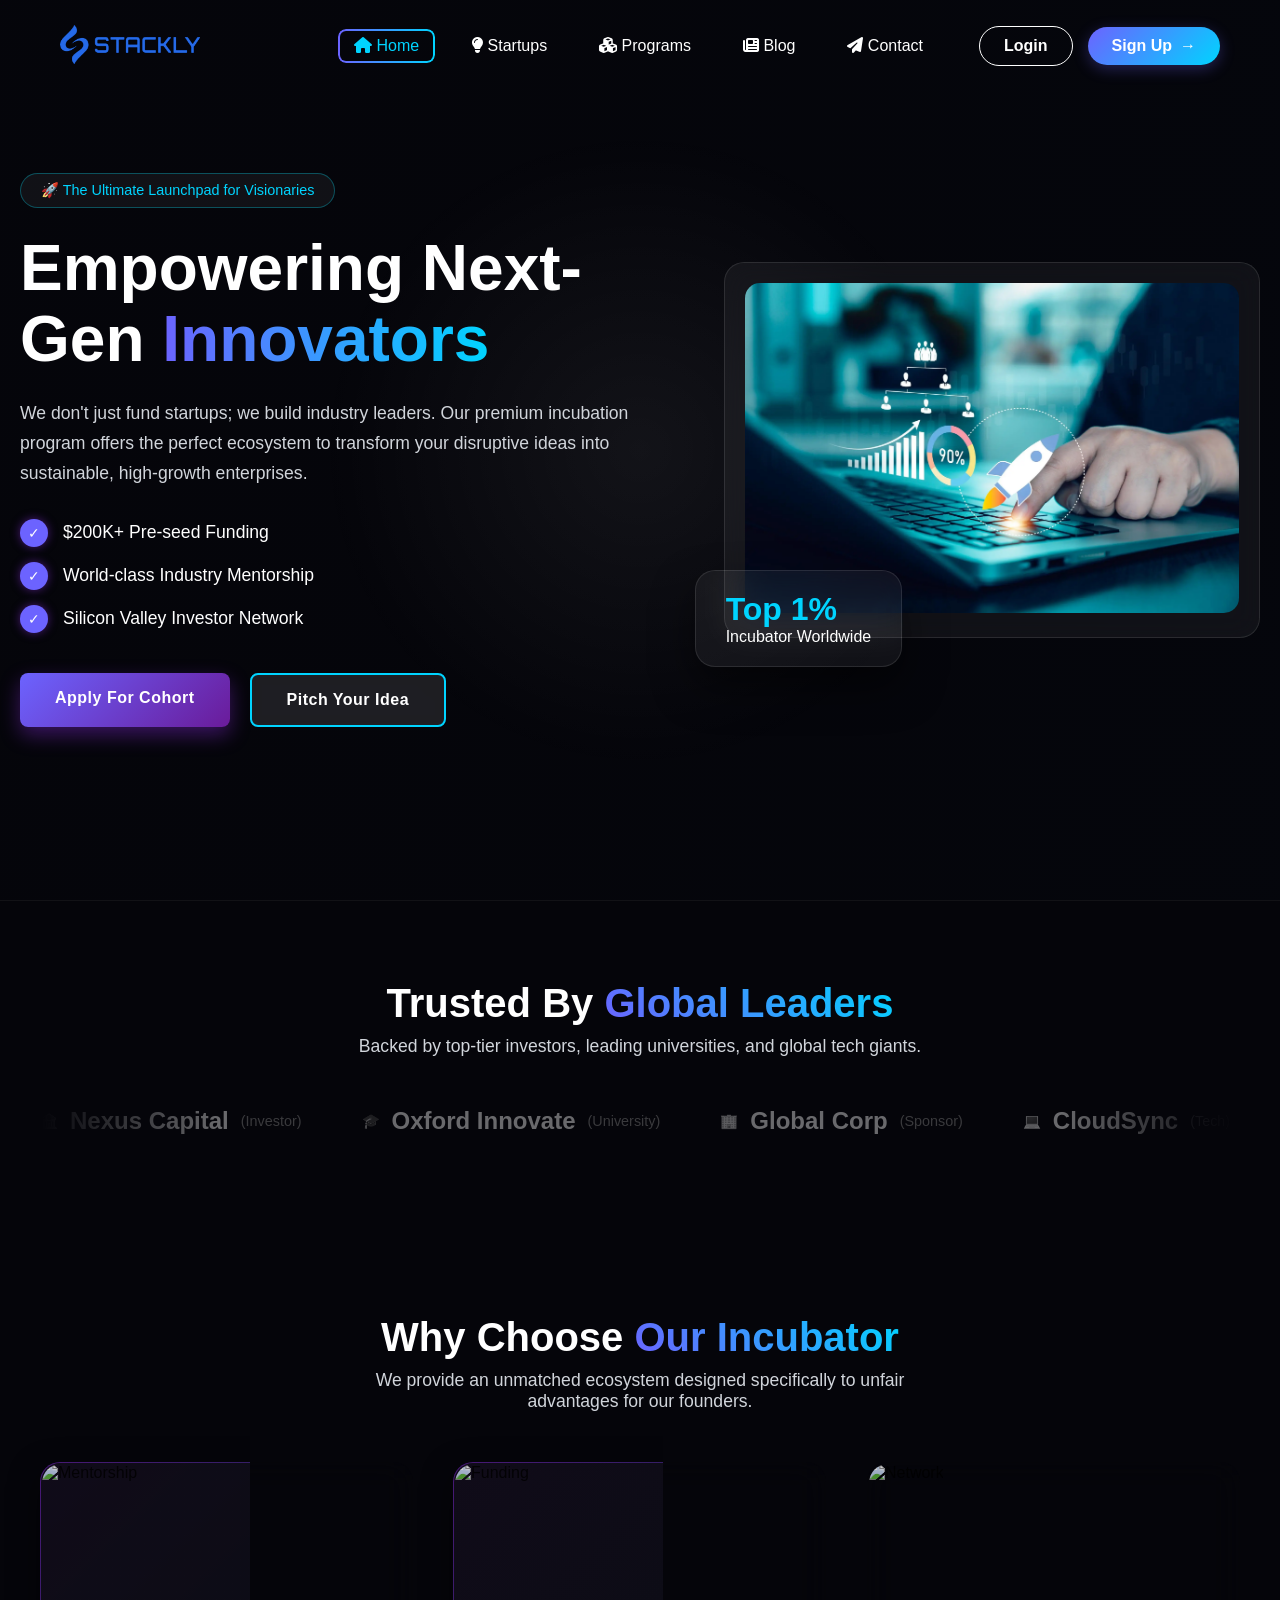
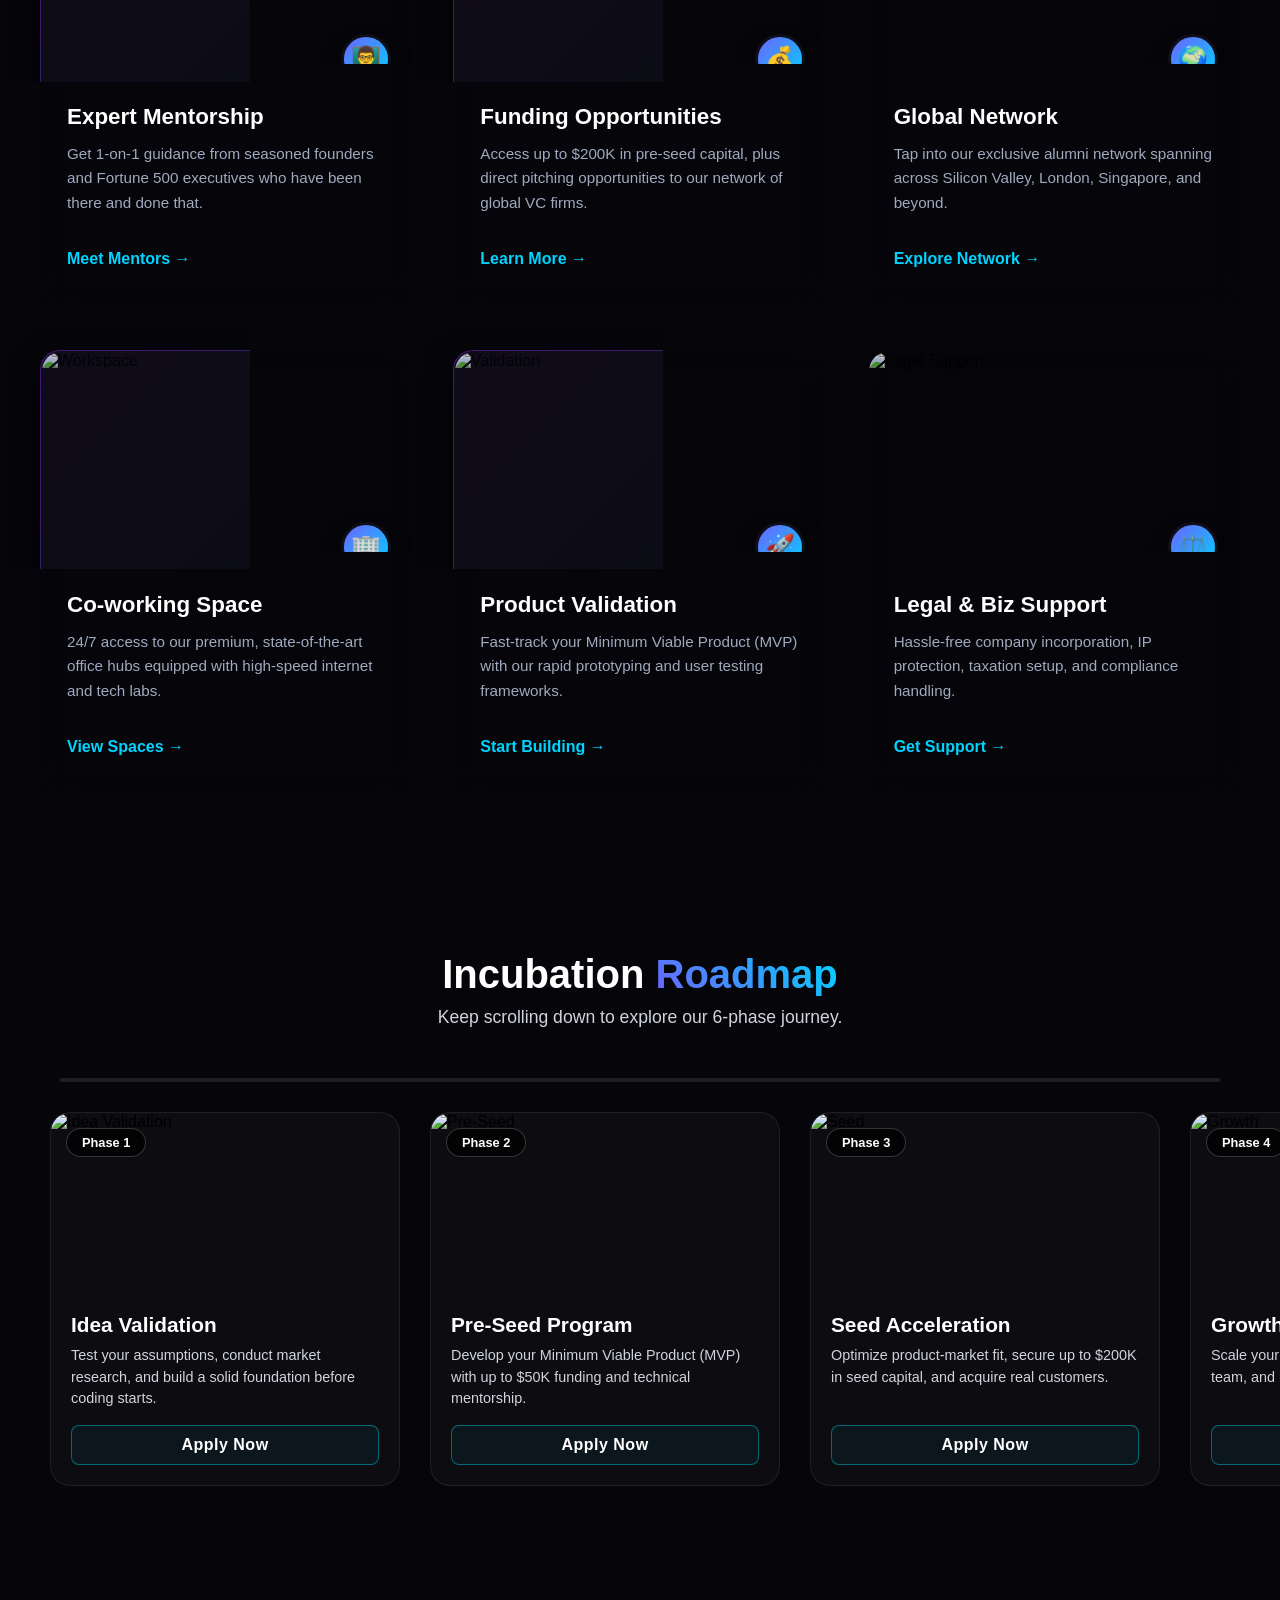
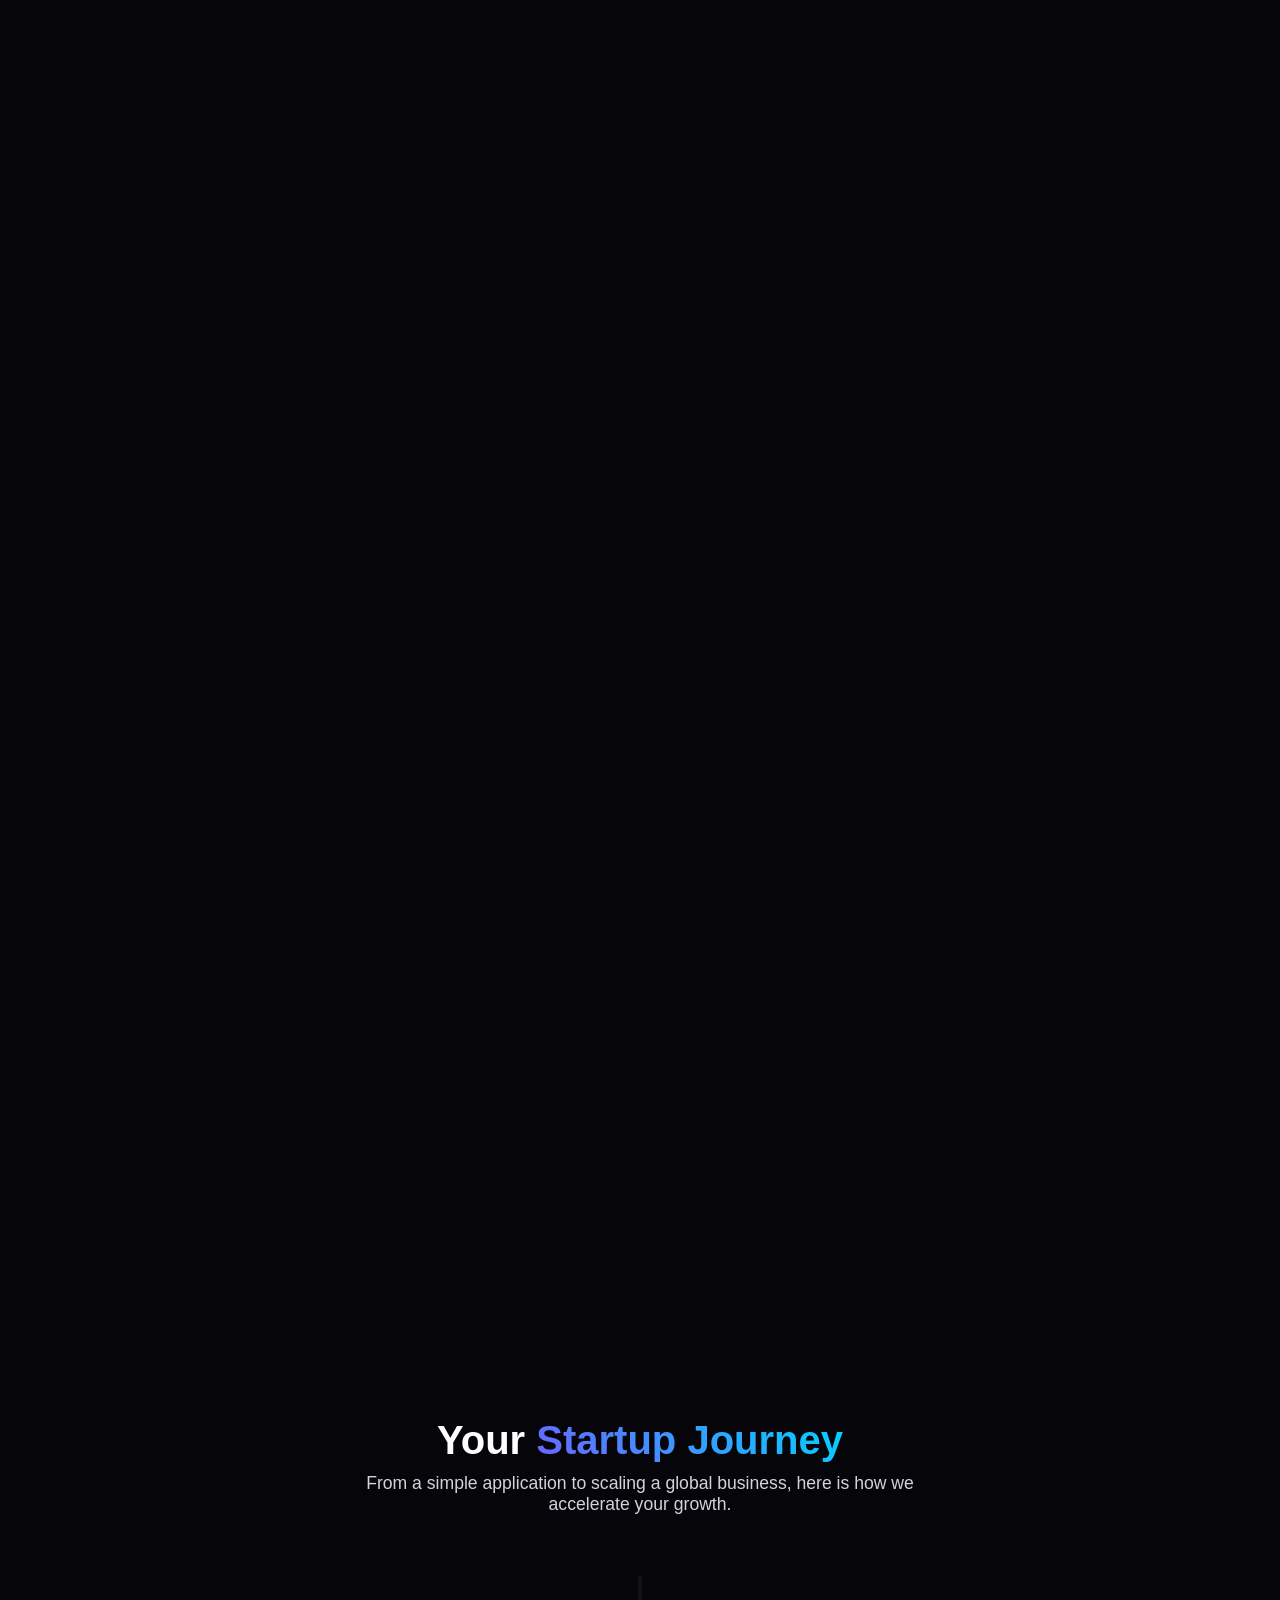
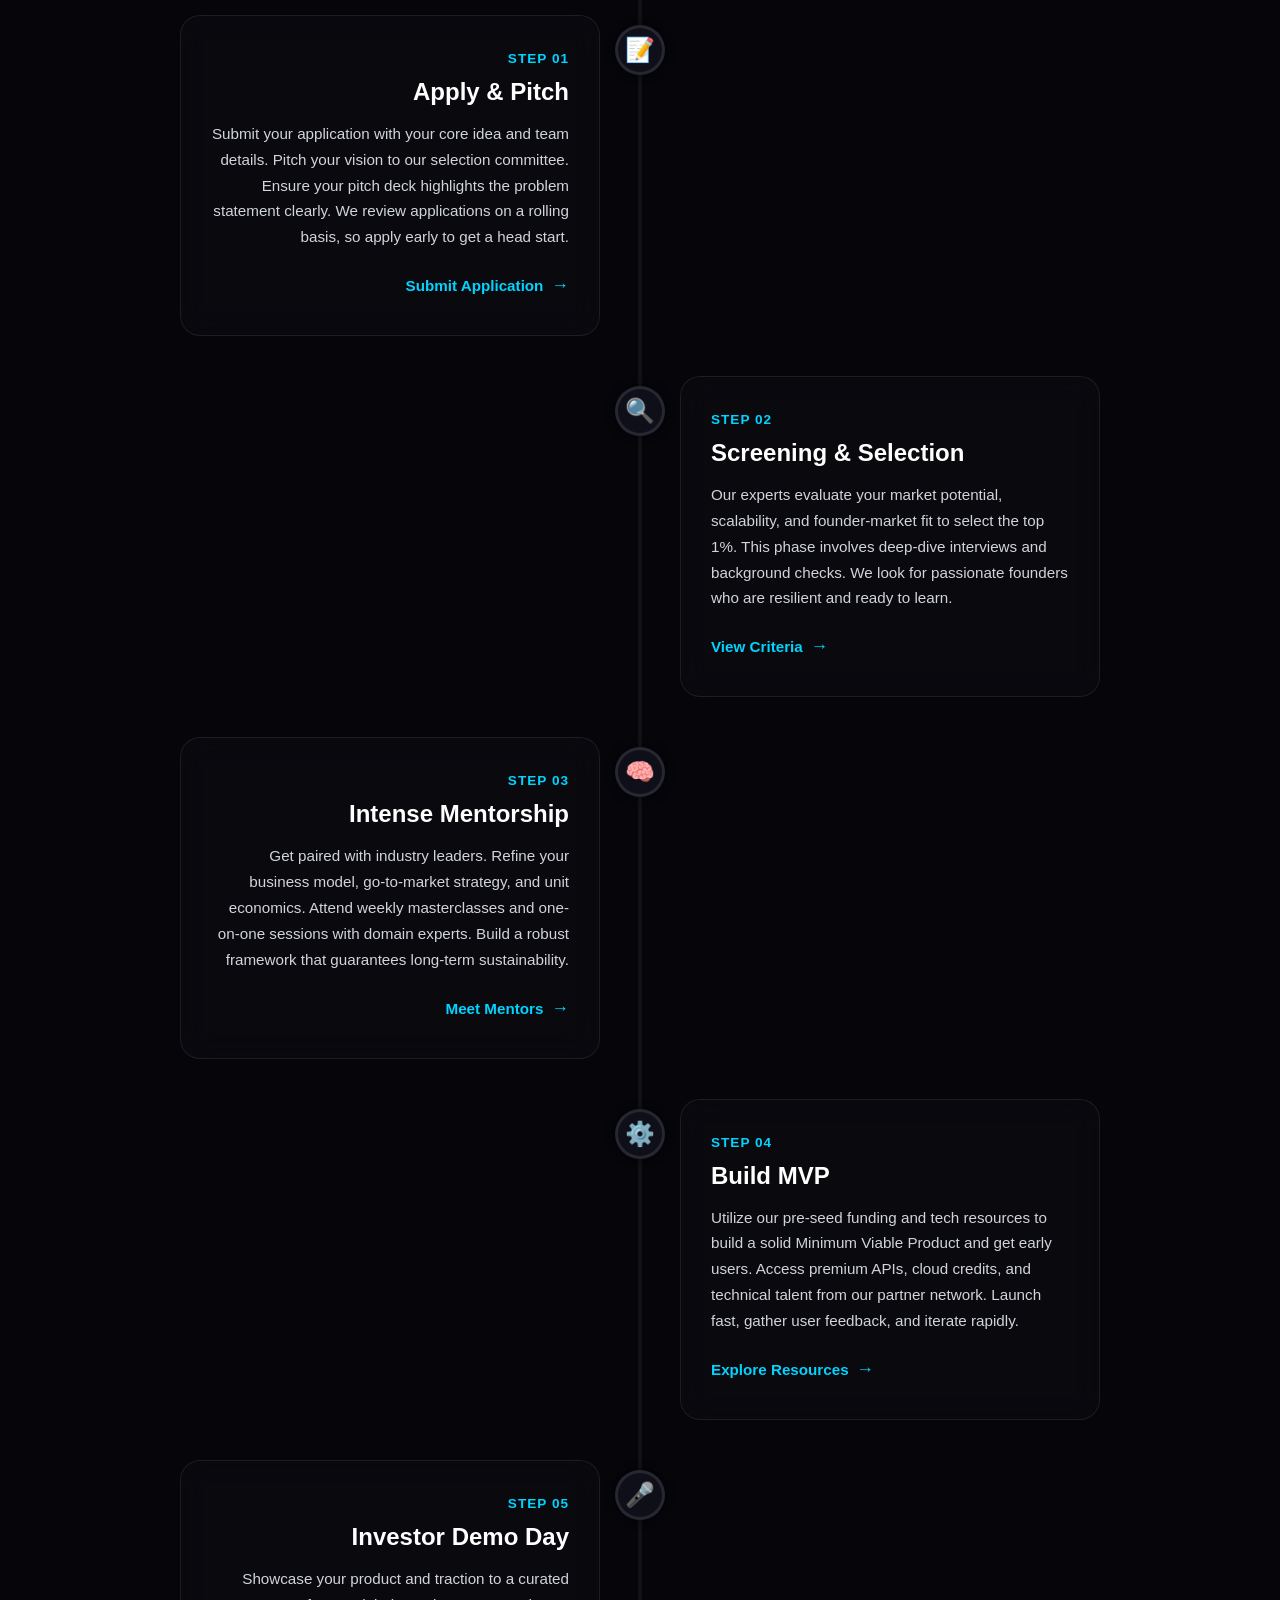
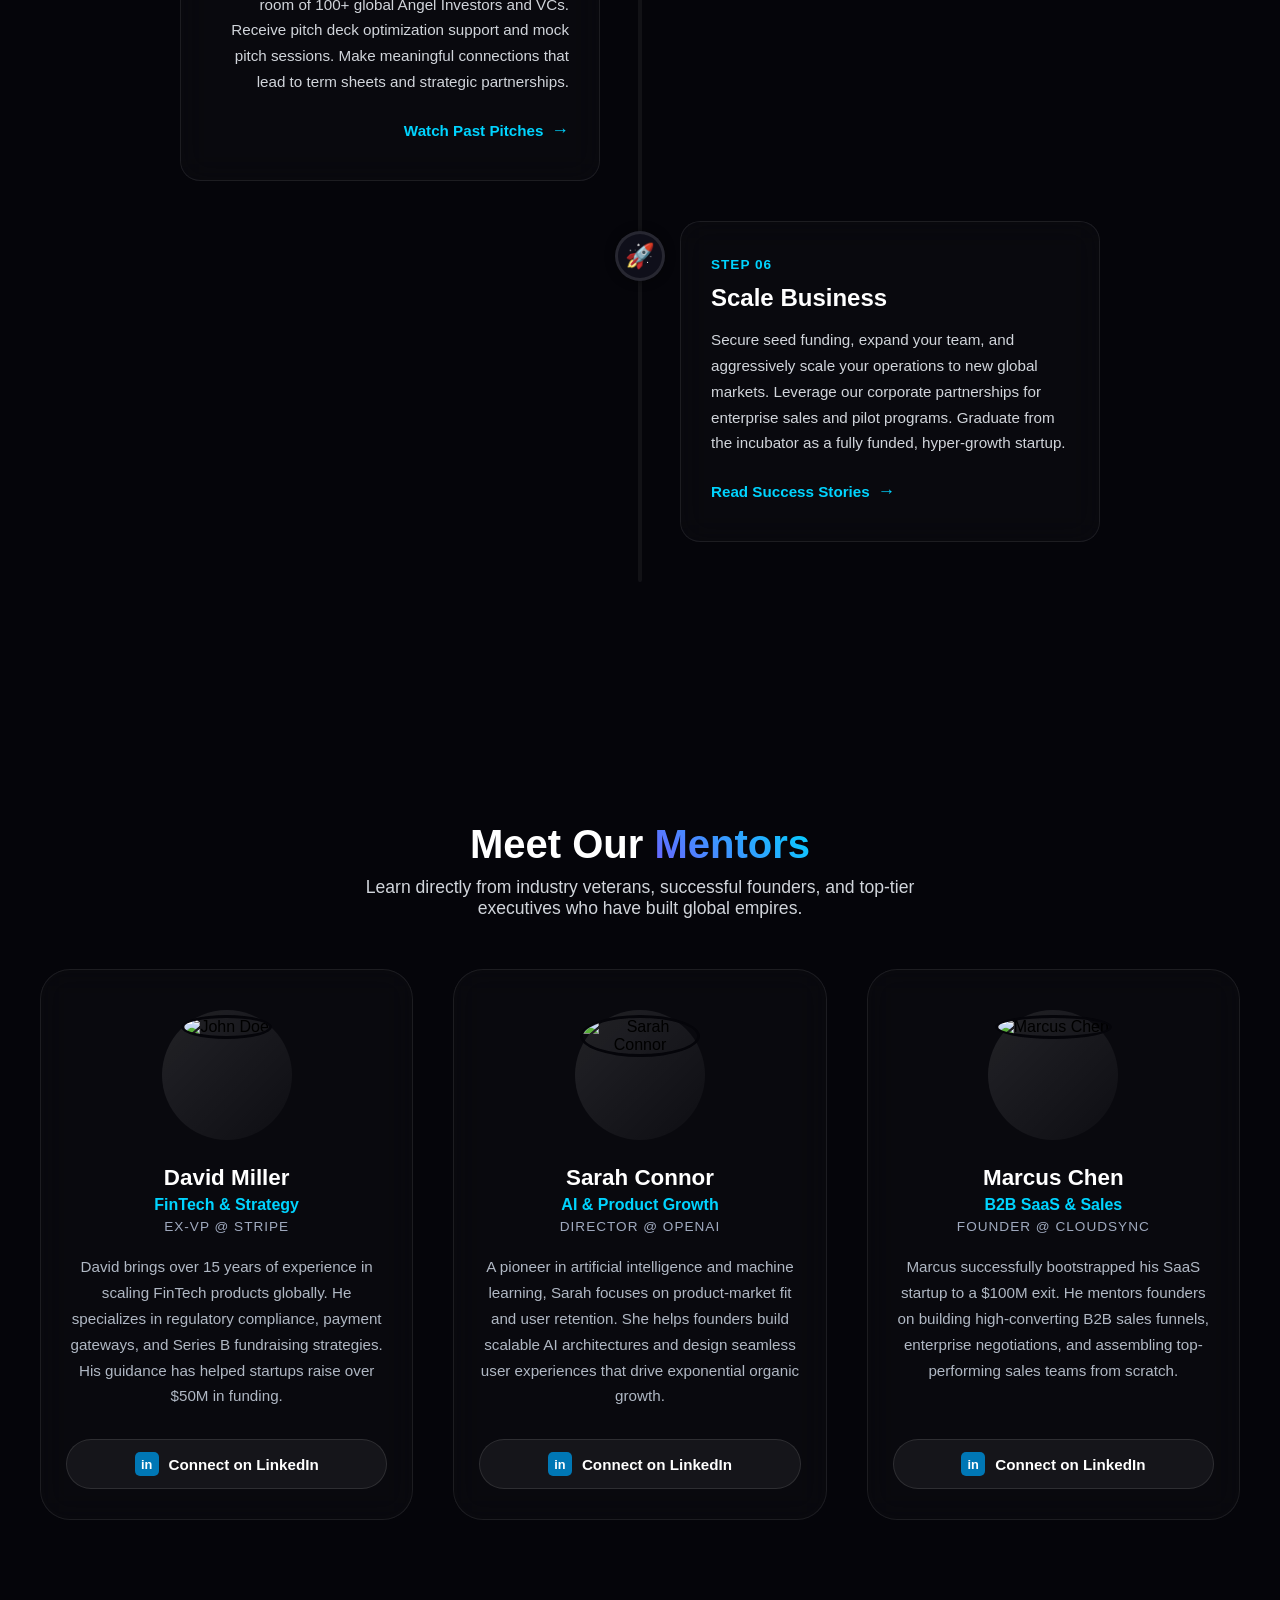
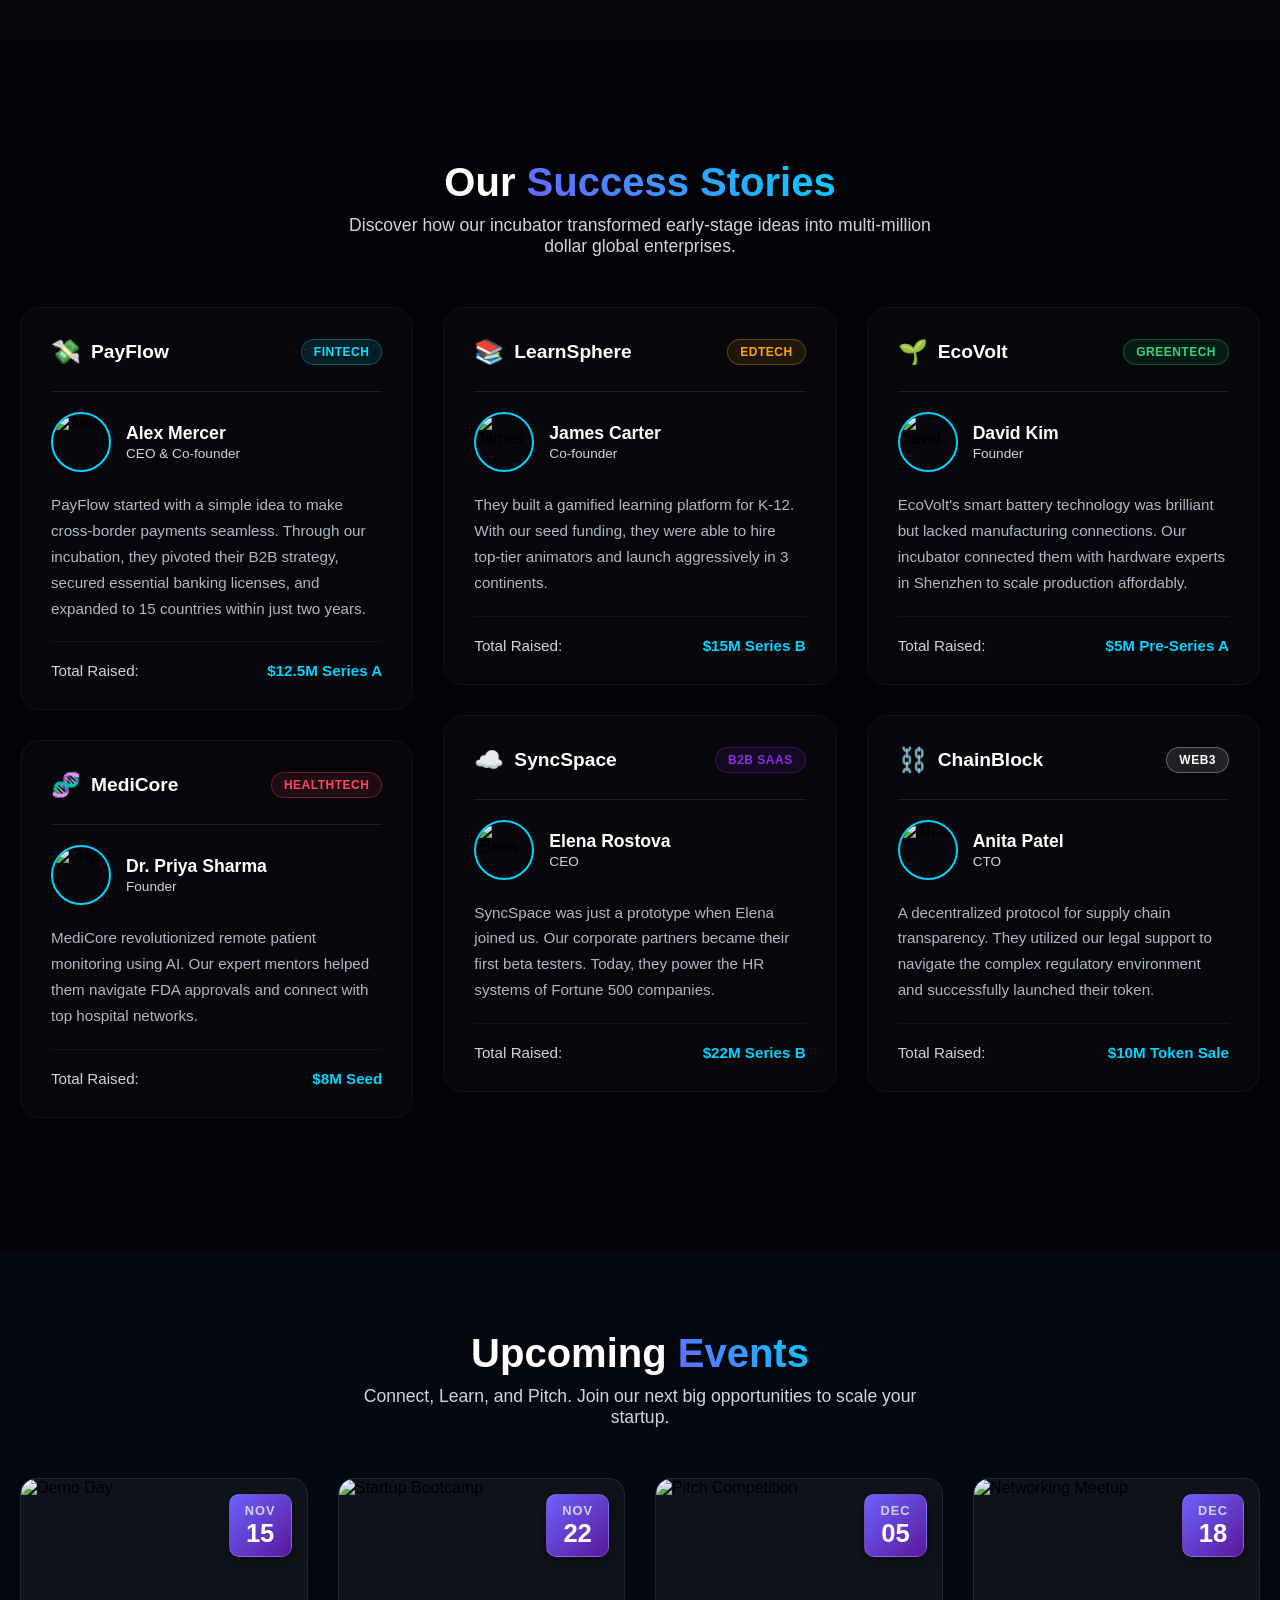
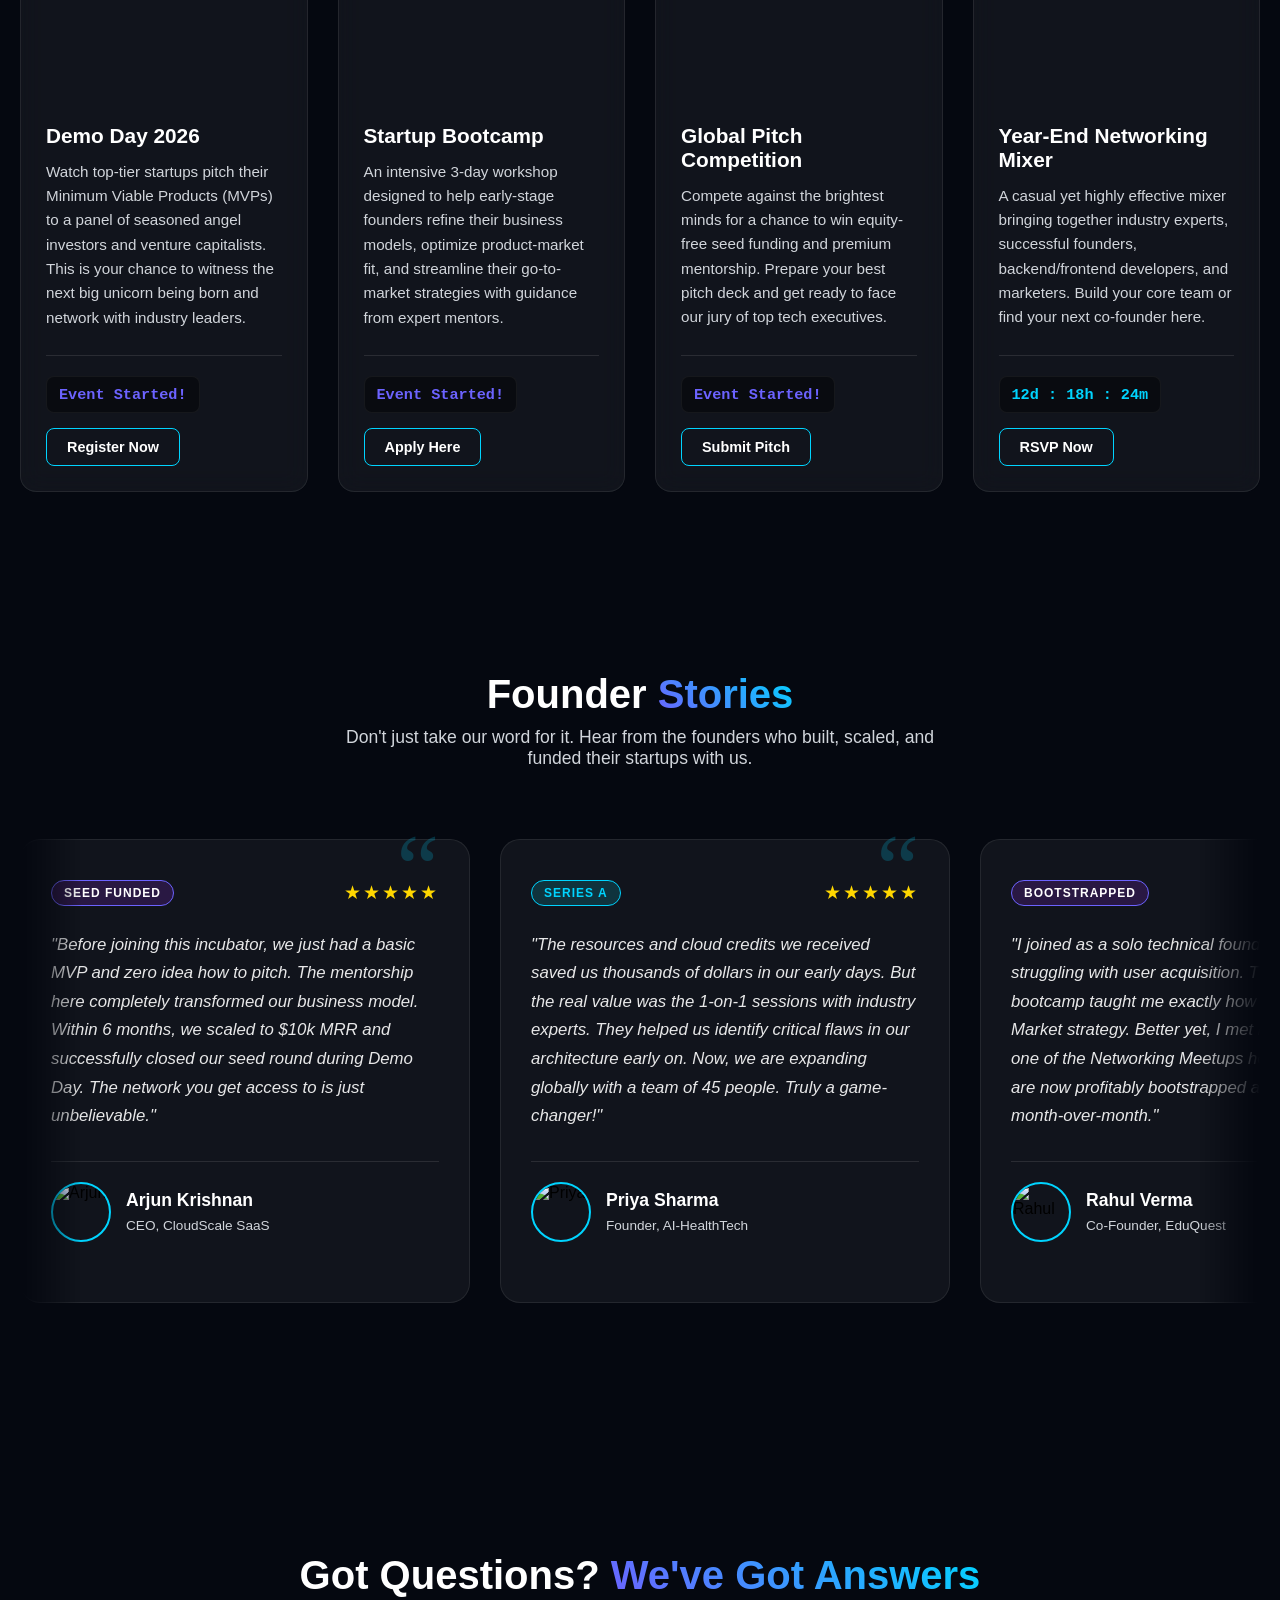
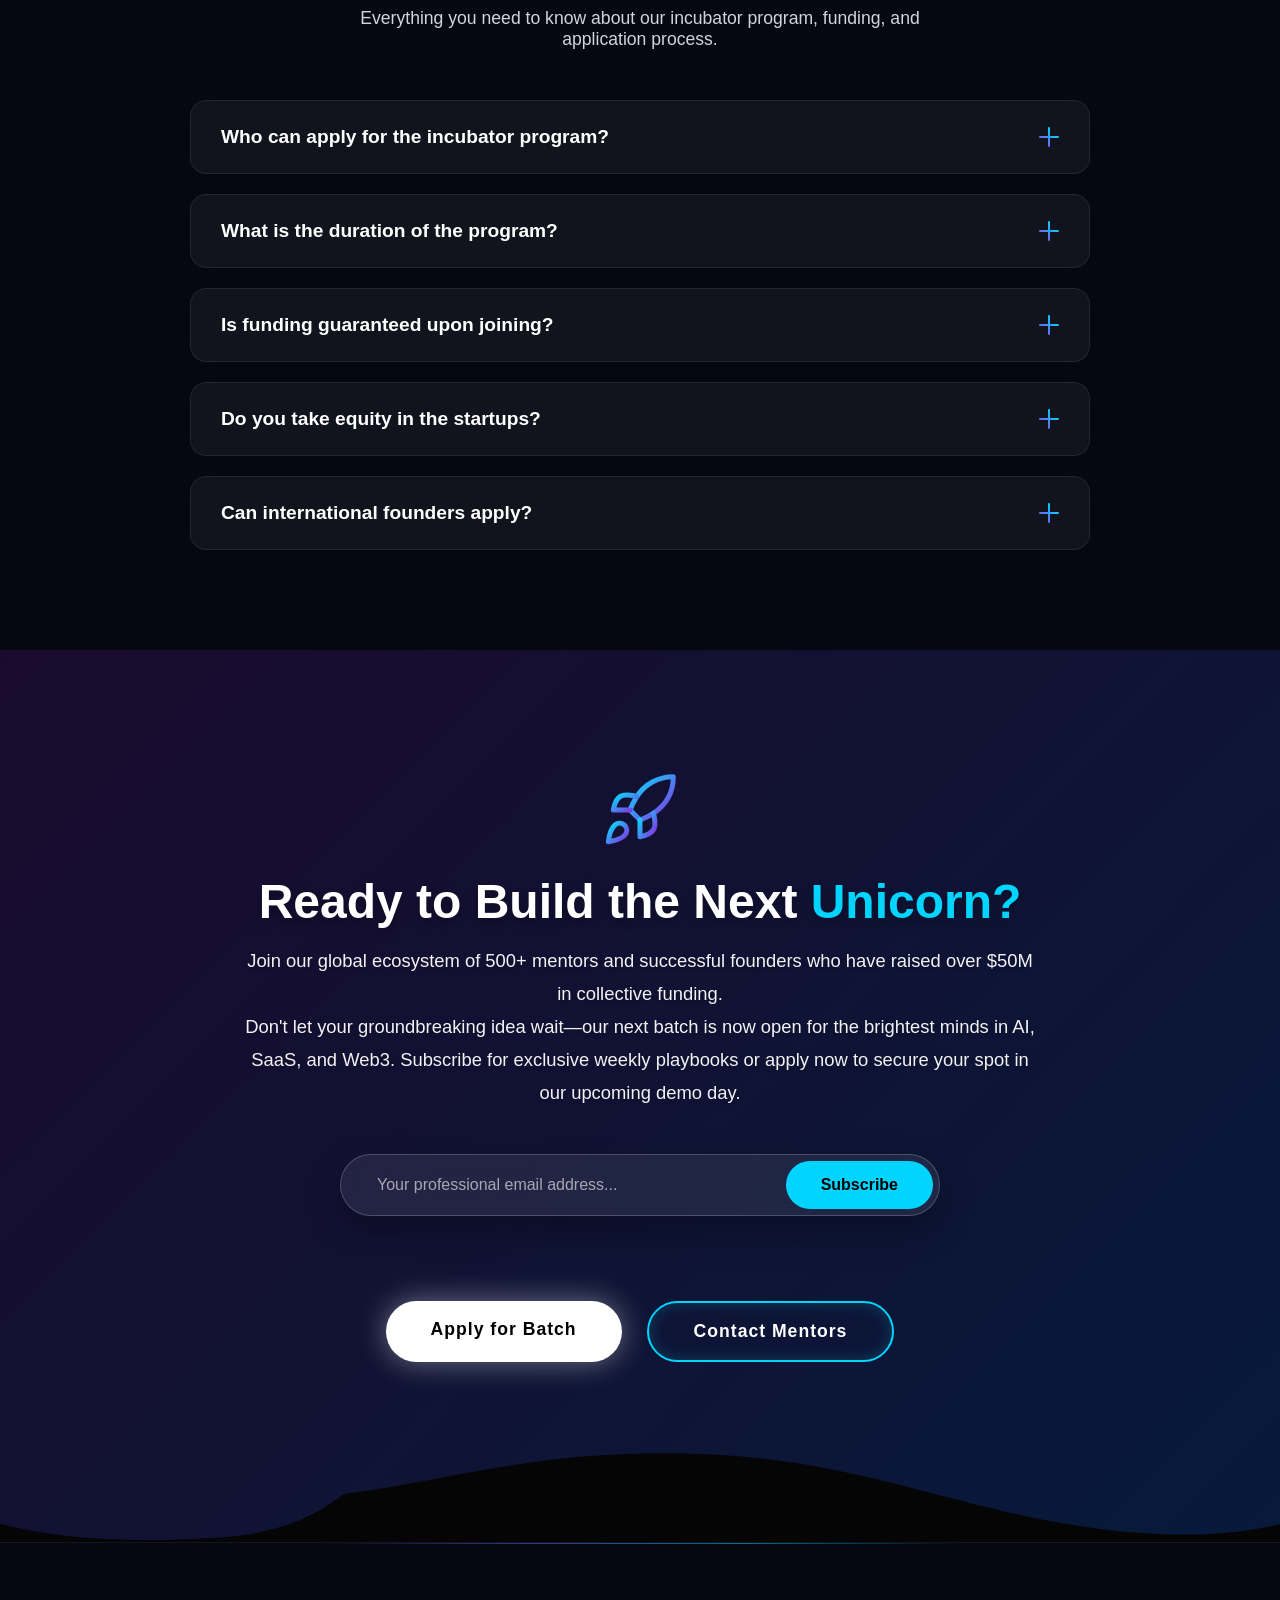
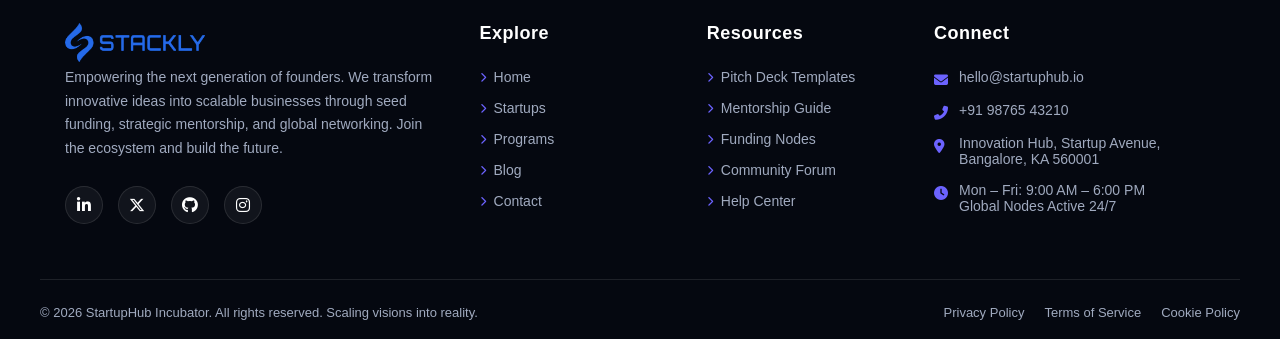
==== index.html @ 1950abd4 "Startup" ====
<!DOCTYPE html>
<html lang="en">

<head>
    <meta charset="UTF-8">
    <meta name="viewport" content="width=device-width, initial-scale=1.0">
    <title>StartupHub Incubator</title>
    <link rel="stylesheet" href="style.css">
    <link rel="stylesheet" href="common.css">
    <link rel="stylesheet" href="https://cdnjs.cloudflare.com/ajax/libs/font-awesome/6.4.2/css/all.min.css">
</head>

<body>

     
    <header id="navbar">
        <div class="nav-container">

             
            <a href="index.html" class="logo"><img src="./asset/Logo blue.webp" alt="logo"></a>

             
            <div class="nav-wrapper" id="nav-wrapper">
                <nav class="nav-links">
                    <a href="index.html" class="active">
                        <i class="fa-solid fa-house"></i> Home
                    </a>
                    <a href="startup.html">
                        <i class="fa-solid fa-lightbulb"></i> Startups
                    </a>
                    <a href="#programs">
                        <i class="fa-solid fa-cubes"></i> Programs
                    </a>
                    <a href="#blog">
                        <i class="fa-solid fa-newspaper"></i> Blog
                    </a>
                    <a href="#contact">
                        <i class="fa-solid fa-paper-plane"></i> Contact
                    </a>
                </nav>

                <div class="auth-buttons">
                    <a href="login.html" class="btn-login">Login</a>
                    <a href="signup.html" class="btn-signup">Sign Up <span class="arrow">→</span></a>
                </div>
            </div>

             
            <button class="hamburger" id="hamburger">
                <span></span><span></span><span></span>
            </button>

        </div>
    </header>

    <section class="premium-hero" id="home">
    <div class="cursor-spotlight"></div>

    <div class="hero-container">
        <div class="hero-content scroll-animate">
            <div class="badge glass-effect">🚀 The Ultimate Launchpad for Visionaries</div>
            
            <h1 class="hero-title">Empowering Next-Gen <span>Innovators</span></h1>
            
            <p class="hero-desc">We don't just fund startups; we build industry leaders. Our premium incubation program offers the perfect ecosystem to transform your disruptive ideas into sustainable, high-growth enterprises.</p>
                    
            <ul class="feature-list">
                <li><span class="check-icon">✓</span> $200K+ Pre-seed Funding</li>
                <li><span class="check-icon">✓</span> World-class Industry Mentorship</li>
                <li><span class="check-icon">✓</span> Silicon Valley Investor Network</li>
            </ul>

            <div class="hero-btn-group">
                <a href="#apply" class="btn btn-solid-primary">Apply For Cohort</a>
                <a href="#pitch" class="btn btn-solid-secondary">Pitch Your Idea</a>
            </div>
        </div>

        <div class="hero-visual scroll-animate">
            <div class="glass-card main-card">
                <img src="./asset/a3.webp" alt="Startup Success" class="visual-img">
                
                <div class="glass-card floating-stat">
                    <h4>Top 1%</h4>
                    <p>Incubator Worldwide</p>
                </div>
            </div>
        </div>
    </div>
</section>



 
<section class="partners-section scroll-animate" id="partners">
    <div class="container">
        
         
        <div class="section-header">
            <h2 class="section-title">Trusted By <span>Global Leaders</span></h2>
            <p class="section-subtitle">Backed by top-tier investors, leading universities, and global tech giants.</p>
        </div>
        
         
        <div class="logo-slider-container">
            <div class="logo-track">
                
                 
                <div class="logo-item"><span class="logo-icon">🏦</span> Nexus Capital <span>(Investor)</span></div>
                <div class="logo-item"><span class="logo-icon">🎓</span> Oxford Innovate <span>(University)</span></div>
                <div class="logo-item"><span class="logo-icon">🏢</span> Global Corp <span>(Sponsor)</span></div>
                <div class="logo-item"><span class="logo-icon">💻</span> CloudSync <span>(Tech)</span></div>
                <div class="logo-item"><span class="logo-icon">🏛️</span> GovTech Hub <span>(Gov)</span></div>
                <div class="logo-item"><span class="logo-icon">📈</span> Apex Ventures <span>(Investor)</span></div>
                
                 
                <div class="logo-item"><span class="logo-icon">🏦</span> Nexus Capital <span>(Investor)</span></div>
                <div class="logo-item"><span class="logo-icon">🎓</span> Oxford Innovate <span>(University)</span></div>
                <div class="logo-item"><span class="logo-icon">🏢</span> Global Corp <span>(Sponsor)</span></div>
                <div class="logo-item"><span class="logo-icon">💻</span> CloudSync <span>(Tech)</span></div>
                <div class="logo-item"><span class="logo-icon">🏛️</span> GovTech Hub <span>(Gov)</span></div>
                <div class="logo-item"><span class="logo-icon">📈</span> Apex Ventures <span>(Investor)</span></div>
                
            </div>
        </div>
        
    </div>
</section>


<section class="advantages-section scroll-animate" id="advantages">
    <div class="container">
        
        <div class="section-header">
            <h2 class="section-title">Why Choose <span>Our Incubator</span></h2>
            <p class="section-subtitle">We provide an unmatched ecosystem designed specifically to unfair advantages for our founders.</p>
        </div>

        <div class="advantages-grid">
            
            <div class="advantage-card tilt-card">
                <div class="card-img-container">
                    <img src="https://images.unsplash.com/photo-1542744173-8e7e53415bb0?q=80&w=800&auto=format&fit=crop" alt="Mentorship" class="adv-img">
                    <div class="animated-icon">👨‍🏫</div>
                </div>
                <div class="adv-content">
                    <h3>Expert Mentorship</h3>
                    <p>Get 1-on-1 guidance from seasoned founders and Fortune 500 executives who have been there and done that.</p>
                    <a href="#mentor" class="adv-btn">Meet Mentors <span>→</span></a>
                </div>
            </div>

            <div class="advantage-card tilt-card">
                <div class="card-img-container">
                    <img src="https://images.unsplash.com/photo-1553729459-efe14ef20550?q=80&w=800&auto=format&fit=crop" alt="Funding" class="adv-img">
                    <div class="animated-icon">💰</div>
                </div>
                <div class="adv-content">
                    <h3>Funding Opportunities</h3>
                    <p>Access up to $200K in pre-seed capital, plus direct pitching opportunities to our network of global VC firms.</p>
                    <a href="#funding" class="adv-btn">Learn More <span>→</span></a>
                </div>
            </div>

            <div class="advantage-card tilt-card">
                <div class="card-img-container">
                    <img src="https://images.unsplash.com/photo-1522071820081-009f0129c71c?q=80&w=800&auto=format&fit=crop" alt="Network" class="adv-img">
                    <div class="animated-icon">🌍</div>
                </div>
                <div class="adv-content">
                    <h3>Global Network</h3>
                    <p>Tap into our exclusive alumni network spanning across Silicon Valley, London, Singapore, and beyond.</p>
                    <a href="#network" class="adv-btn">Explore Network <span>→</span></a>
                </div>
            </div>

            <div class="advantage-card tilt-card">
                <div class="card-img-container">
                    <img src="https://images.unsplash.com/photo-1497366216548-37526070297c?q=80&w=800&auto=format&fit=crop" alt="Workspace" class="adv-img">
                    <div class="animated-icon">🏢</div>
                </div>
                <div class="adv-content">
                    <h3>Co-working Space</h3>
                    <p>24/7 access to our premium, state-of-the-art office hubs equipped with high-speed internet and tech labs.</p>
                    <a href="#workspace" class="adv-btn">View Spaces <span>→</span></a>
                </div>
            </div>

            <div class="advantage-card tilt-card">
                <div class="card-img-container">
                    <img src="https://images.unsplash.com/photo-1581091226825-a6a2a5aee158?q=80&w=800&auto=format&fit=crop" alt="Validation" class="adv-img">
                    <div class="animated-icon">🚀</div>
                </div>
                <div class="adv-content">
                    <h3>Product Validation</h3>
                    <p>Fast-track your Minimum Viable Product (MVP) with our rapid prototyping and user testing frameworks.</p>
                    <a href="#product" class="adv-btn">Start Building <span>→</span></a>
                </div>
            </div>

            <div class="advantage-card tilt-card">
                <div class="card-img-container">
                    <img src="https://images.unsplash.com/photo-1450101499163-c8848c66ca85?q=80&w=800&auto=format&fit=crop" alt="Legal Support" class="adv-img">
                    <div class="animated-icon">⚖️</div>
                </div>
                <div class="adv-content">
                    <h3>Legal & Biz Support</h3>
                    <p>Hassle-free company incorporation, IP protection, taxation setup, and compliance handling.</p>
                    <a href="#legal" class="adv-btn">Get Support <span>→</span></a>
                </div>
            </div>

        </div>
    </div>
</section>


 
<section class="horizontal-scroll-section" id="incubation">
     
    <div class="sticky-wrapper">
        <div class="container sticky-header">
            <div class="section-header">
                <h2 class="section-title">Incubation <span>Roadmap</span></h2>
                <p class="section-subtitle">Keep scrolling down to explore our 6-phase journey.</p>
            </div>
             
            <div class="timeline-wrapper">
                <div class="timeline-track">
                    <div class="timeline-progress" id="timeline-progress"></div>
                </div>
            </div>
        </div>

         
        <div class="horizontal-track" id="horizontal-track">
            
             
            <div class="program-card">
                <div class="card-img-box">
                    <img src="https://images.unsplash.com/photo-1517245386807-bb43f82c33c4?q=80&w=800" alt="Idea Validation" class="prog-img">
                    <div class="gradient-overlay"></div>
                    <span class="phase-badge">Phase 1</span>
                </div>
                <div class="prog-content">
                    <h3>Idea Validation</h3>
                    <p>Test your assumptions, conduct market research, and build a solid foundation before coding starts.</p>
                    <a href="#apply-phase1" class="btn btn-outline-prog">Apply Now</a>
                </div>
            </div>

             
            <div class="program-card">
                <div class="card-img-box">
                    <img src="https://images.unsplash.com/photo-1553877522-43269d4ea984?q=80&w=800" alt="Pre-Seed" class="prog-img">
                    <div class="gradient-overlay"></div>
                    <span class="phase-badge">Phase 2</span>
                </div>
                <div class="prog-content">
                    <h3>Pre-Seed Program</h3>
                    <p>Develop your Minimum Viable Product (MVP) with up to $50K funding and technical mentorship.</p>
                    <a href="#apply-phase2" class="btn btn-outline-prog">Apply Now</a>
                </div>
            </div>

             
            <div class="program-card">
                <div class="card-img-box">
                    <img src="https://images.unsplash.com/photo-1556761175-5973dc0f32d7?q=80&w=800" alt="Seed" class="prog-img">
                    <div class="gradient-overlay"></div>
                    <span class="phase-badge">Phase 3</span>
                </div>
                <div class="prog-content">
                    <h3>Seed Acceleration</h3>
                    <p>Optimize product-market fit, secure up to $200K in seed capital, and acquire real customers.</p>
                    <a href="#apply-phase3" class="btn btn-outline-prog">Apply Now</a>
                </div>
            </div>

             
            <div class="program-card">
                <div class="card-img-box">
                    <img src="https://images.unsplash.com/photo-1460925895917-afdab827c52f?q=80&w=800" alt="Growth" class="prog-img">
                    <div class="gradient-overlay"></div>
                    <span class="phase-badge">Phase 4</span>
                </div>
                <div class="prog-content">
                    <h3>Growth Program</h3>
                    <p>Scale your operations globally, expand your team, and build a sustainable revenue model.</p>
                    <a href="#apply-phase4" class="btn btn-outline-prog">Apply Now</a>
                </div>
            </div>

             
            <div class="program-card">
                <div class="card-img-box">
                    <img src="https://images.unsplash.com/photo-1522202176988-66273c2fd55f?q=80&w=800" alt="Expansion" class="prog-img">
                    <div class="gradient-overlay"></div>
                    <span class="phase-badge highlight-badge">Phase 5</span>
                </div>
                <div class="prog-content">
                    <h3>Global Expansion</h3>
                    <p>Enter international markets with our strategic partners and set up offices in major tech hubs.</p>
                    <a href="#apply-phase5" class="btn btn-outline-prog">Apply Now</a>
                </div>
            </div>

             
            <div class="program-card">
                <div class="card-img-box">
                    <img src="https://images.unsplash.com/photo-1554224155-8d04cb21cd6c?q=80&w=800" alt="Series A" class="prog-img">
                    <div class="gradient-overlay"></div>
                    <span class="phase-badge highlight-badge">Phase 6</span>
                </div>
                <div class="prog-content">
                    <h3>Series A Ready</h3>
                    <p>Pitch directly to our exclusive network of Silicon Valley VCs and secure your Series A funding.</p>
                    <a href="#apply-phase6" class="btn btn-outline-prog">Apply Now</a>
                </div>
            </div>

        </div>
    </div>
</section>



<section class="journey-section" id="journey">
    <div class="container">
        
        <div class="section-header scroll-animate">
            <h2 class="section-title">Your <span>Startup Journey</span></h2>
            <p class="section-subtitle">From a simple application to scaling a global business, here is how we accelerate your growth.</p>
        </div>

        <div class="timeline-container">
            
            <div class="timeline-line">
                <div class="timeline-line-fill" id="journey-line"></div>
            </div>

            <div class="timeline-step step-left scroll-animate">
                <div class="timeline-dot">📝</div>
                <div class="journey-card">
                    <span class="step-num">Step 01</span>
                    <h3>Apply & Pitch</h3>
                    <p>Submit your application with your core idea and team details. Pitch your vision to our selection committee. Ensure your pitch deck highlights the problem statement clearly. We review applications on a rolling basis, so apply early to get a head start.</p>
                    <a href="#apply" class="journey-btn">Submit Application <span>→</span></a>
                </div>
            </div>

            <div class="timeline-step step-right scroll-animate">
                <div class="timeline-dot">🔍</div>
                <div class="journey-card">
                    <span class="step-num">Step 02</span>
                    <h3>Screening & Selection</h3>
                    <p>Our experts evaluate your market potential, scalability, and founder-market fit to select the top 1%. This phase involves deep-dive interviews and background checks. We look for passionate founders who are resilient and ready to learn.</p>
                    <a href="#criteria" class="journey-btn">View Criteria <span>→</span></a>
                </div>
            </div>

            <div class="timeline-step step-left scroll-animate">
                <div class="timeline-dot">🧠</div>
                <div class="journey-card">
                    <span class="step-num">Step 03</span>
                    <h3>Intense Mentorship</h3>
                    <p>Get paired with industry leaders. Refine your business model, go-to-market strategy, and unit economics. Attend weekly masterclasses and one-on-one sessions with domain experts. Build a robust framework that guarantees long-term sustainability.</p>
                    <a href="#mentors" class="journey-btn">Meet Mentors <span>→</span></a>
                </div>
            </div>

            <div class="timeline-step step-right scroll-animate">
                <div class="timeline-dot">⚙️</div>
                <div class="journey-card">
                    <span class="step-num">Step 04</span>
                    <h3>Build MVP</h3>
                    <p>Utilize our pre-seed funding and tech resources to build a solid Minimum Viable Product and get early users. Access premium APIs, cloud credits, and technical talent from our partner network. Launch fast, gather user feedback, and iterate rapidly.</p>
                    <a href="#resources" class="journey-btn">Explore Resources <span>→</span></a>
                </div>
            </div>

            <div class="timeline-step step-left scroll-animate">
                <div class="timeline-dot">🎤</div>
                <div class="journey-card">
                    <span class="step-num">Step 05</span>
                    <h3>Investor Demo Day</h3>
                    <p>Showcase your product and traction to a curated room of 100+ global Angel Investors and VCs. Receive pitch deck optimization support and mock pitch sessions. Make meaningful connections that lead to term sheets and strategic partnerships.</p>
                    <a href="#demoday" class="journey-btn">Watch Past Pitches <span>→</span></a>
                </div>
            </div>

            <div class="timeline-step step-right scroll-animate">
                <div class="timeline-dot">🚀</div>
                <div class="journey-card">
                    <span class="step-num">Step 06</span>
                    <h3>Scale Business</h3>
                    <p>Secure seed funding, expand your team, and aggressively scale your operations to new global markets. Leverage our corporate partnerships for enterprise sales and pilot programs. Graduate from the incubator as a fully funded, hyper-growth startup.</p>
                    <a href="#success" class="journey-btn">Read Success Stories <span>→</span></a>
                </div>
            </div>

        </div>
    </div>
</section>


<section class="mentors-section scroll-animate" id="mentors">
    <div class="container">
        
        <div class="section-header">
            <h2 class="section-title">Meet Our <span>Mentors</span></h2>
            <p class="section-subtitle">Learn directly from industry veterans, successful founders, and top-tier executives who have built global empires.</p>
        </div>

        <div class="mentors-grid">
            
            <div class="mentor-card">
                <div class="mentor-img-wrapper">
                    <img src="https://images.unsplash.com/photo-1560250097-0b93528c311a?q=80&w=400&auto=format&fit=crop" alt="John Doe" class="mentor-img">
                    <div class="img-glow"></div>
                </div>
                <div class="mentor-info">
                    <h3>David Miller</h3>
                    <h4 class="mentor-role">FinTech & Strategy</h4>
                    <span class="mentor-company">Ex-VP @ Stripe</span>
                    <p class="mentor-bio">David brings over 15 years of experience in scaling FinTech products globally. He specializes in regulatory compliance, payment gateways, and Series B fundraising strategies. His guidance has helped startups raise over $50M in funding.</p>
                    
                    <a href="#" class="linkedin-btn">
                        <span class="icon">in</span> Connect on LinkedIn
                    </a>
                </div>
            </div>

            <div class="mentor-card">
                <div class="mentor-img-wrapper">
                    <img src="https://images.unsplash.com/photo-1573496359142-b8d87734a5a2?q=80&w=400&auto=format&fit=crop" alt="Sarah Connor" class="mentor-img">
                    <div class="img-glow"></div>
                </div>
                <div class="mentor-info">
                    <h3>Sarah Connor</h3>
                    <h4 class="mentor-role">AI & Product Growth</h4>
                    <span class="mentor-company">Director @ OpenAI</span>
                    <p class="mentor-bio">A pioneer in artificial intelligence and machine learning, Sarah focuses on product-market fit and user retention. She helps founders build scalable AI architectures and design seamless user experiences that drive exponential organic growth.</p>
                    
                    <a href="#" class="linkedin-btn">
                        <span class="icon">in</span> Connect on LinkedIn
                    </a>
                </div>
            </div>

            <div class="mentor-card">
                <div class="mentor-img-wrapper">
                    <img src="https://images.unsplash.com/photo-1519085360753-af0119f7cbe7?q=80&w=400&auto=format&fit=crop" alt="Marcus Chen" class="mentor-img">
                    <div class="img-glow"></div>
                </div>
                <div class="mentor-info">
                    <h3>Marcus Chen</h3>
                    <h4 class="mentor-role">B2B SaaS & Sales</h4>
                    <span class="mentor-company">Founder @ CloudSync</span>
                    <p class="mentor-bio">Marcus successfully bootstrapped his SaaS startup to a $100M exit. He mentors founders on building high-converting B2B sales funnels, enterprise negotiations, and assembling top-performing sales teams from scratch.</p>
                    
                    <a href="#" class="linkedin-btn">
                        <span class="icon">in</span> Connect on LinkedIn
                    </a>
                </div>
            </div>

        </div>
    </div>
</section>


<section class="success-section scroll-animate" id="success">
    <div class="container">
        
        <div class="section-header">
            <h2 class="section-title">Our <span>Success Stories</span></h2>
            <p class="section-subtitle">Discover how our incubator transformed early-stage ideas into multi-million dollar global enterprises.</p>
        </div>

        <div class="masonry-grid">
            
            <div class="success-card">
                <div class="card-top">
                    <div class="startup-logo"><span class="logo-icon">💸</span> PayFlow</div>
                    <span class="industry-badge fintech">FinTech</span>
                </div>
                <div class="founder-info">
                    <img src="https://images.unsplash.com/photo-1557862921-37829c790f19?q=80&w=200&auto=format&fit=crop" alt="Alex" class="founder-img">
                    <div>
                        <h4>Alex Mercer</h4>
                        <p>CEO & Co-founder</p>
                    </div>
                </div>
                <p class="growth-story">PayFlow started with a simple idea to make cross-border payments seamless. Through our incubation, they pivoted their B2B strategy, secured essential banking licenses, and expanded to 15 countries within just two years.</p>
                
                <div class="hover-expansion">
                    <div class="css-chart">
                        <h5>Monthly Transaction Volume</h5>
                        <div class="bar-group">
                            <span class="label">Before Incubation</span>
                            <div class="bar bar-before" style="width: 15%;"><span>$100K</span></div>
                        </div>
                        <div class="bar-group">
                            <span class="label">After 2 Years</span>
                            <div class="bar bar-after" style="width: 90%;"><span>$50M+</span></div>
                        </div>
                    </div>
                </div>

                <div class="funding-footer">
                    <span>Total Raised:</span>
                    <strong>$12.5M Series A</strong>
                </div>
            </div>

            <div class="success-card">
                <div class="card-top">
                    <div class="startup-logo"><span class="logo-icon">🧬</span> MediCore</div>
                    <span class="industry-badge health">HealthTech</span>
                </div>
                <div class="founder-info">
                    <img src="https://images.unsplash.com/photo-1573497019940-1c28c88b4f3e?q=80&w=200&auto=format&fit=crop" alt="Priya" class="founder-img">
                    <div>
                        <h4>Dr. Priya Sharma</h4>
                        <p>Founder</p>
                    </div>
                </div>
                <p class="growth-story">MediCore revolutionized remote patient monitoring using AI. Our expert mentors helped them navigate FDA approvals and connect with top hospital networks.</p>
                
                <div class="hover-expansion">
                    <div class="css-chart">
                        <h5>Active Patients Monitored</h5>
                        <div class="bar-group">
                            <span class="label">Idea Stage</span>
                            <div class="bar bar-before" style="width: 5%;"><span>10k </span></div>
                        </div>
                        <div class="bar-group">
                            <span class="label">Today</span>
                            <div class="bar bar-after" style="width: 75%;"><span>250,000+</span></div>
                        </div>
                    </div>
                </div>

                <div class="funding-footer">
                    <span>Total Raised:</span>
                    <strong>$8M Seed</strong>
                </div>
            </div>

            <div class="success-card">
                <div class="card-top">
                    <div class="startup-logo"><span class="logo-icon">📚</span> LearnSphere</div>
                    <span class="industry-badge edtech">EdTech</span>
                </div>
                <div class="founder-info">
                    <img src="https://images.unsplash.com/photo-1531427186611-ecfd6d936c79?q=80&w=200&auto=format&fit=crop" alt="James" class="founder-img">
                    <div>
                        <h4>James Carter</h4>
                        <p>Co-founder</p>
                    </div>
                </div>
                <p class="growth-story">They built a gamified learning platform for K-12. With our seed funding, they were able to hire top-tier animators and launch aggressively in 3 continents.</p>
                
                <div class="hover-expansion">
                    <div class="css-chart">
                        <h5>Monthly Active Users</h5>
                        <div class="bar-group">
                            <span class="label">Launch</span>
                            <div class="bar bar-before" style="width: 10%;"><span>5K</span></div>
                        </div>
                        <div class="bar-group">
                            <span class="label">Post-Incubation</span>
                            <div class="bar bar-after" style="width: 85%;"><span>1.2M</span></div>
                        </div>
                    </div>
                </div>

                <div class="funding-footer">
                    <span>Total Raised:</span>
                    <strong>$15M Series B</strong>
                </div>
            </div>

            <div class="success-card">
                <div class="card-top">
                    <div class="startup-logo"><span class="logo-icon">☁️</span> SyncSpace</div>
                    <span class="industry-badge saas">B2B SaaS</span>
                </div>
                <div class="founder-info">
                    <img src="https://images.unsplash.com/photo-1580489944761-15a19d654956?q=80&w=200&auto=format&fit=crop" alt="Elena" class="founder-img">
                    <div>
                        <h4>Elena Rostova</h4>
                        <p>CEO</p>
                    </div>
                </div>
                <p class="growth-story">SyncSpace was just a prototype when Elena joined us. Our corporate partners became their first beta testers. Today, they power the HR systems of Fortune 500 companies.</p>
                
                <div class="hover-expansion">
                    <div class="css-chart">
                        <h5>Annual Recurring Revenue (ARR)</h5>
                        <div class="bar-group">
                            <span class="label">Year 1</span>
                            <div class="bar bar-before" style="width: 8%;"><span>$50K</span></div>
                        </div>
                        <div class="bar-group">
                            <span class="label">Year 3</span>
                            <div class="bar bar-after" style="width: 95%;"><span>$12M ARR</span></div>
                        </div>
                    </div>
                </div>

                <div class="funding-footer">
                    <span>Total Raised:</span>
                    <strong>$22M Series B</strong>
                </div>
            </div>

            <div class="success-card">
                <div class="card-top">
                    <div class="startup-logo"><span class="logo-icon">🌱</span> EcoVolt</div>
                    <span class="industry-badge greentech">GreenTech</span>
                </div>
                <div class="founder-info">
                    <img src="https://images.unsplash.com/photo-1507003211169-0a1dd7228f2d?q=80&w=200&auto=format&fit=crop" alt="David" class="founder-img">
                    <div>
                        <h4>David Kim</h4>
                        <p>Founder</p>
                    </div>
                </div>
                <p class="growth-story">EcoVolt's smart battery technology was brilliant but lacked manufacturing connections. Our incubator connected them with hardware experts in Shenzhen to scale production affordably.</p>
                
                <div class="hover-expansion">
                    <div class="css-chart">
                        <h5>Units Manufactured</h5>
                        <div class="bar-group">
                            <span class="label">Before</span>
                            <div class="bar bar-before" style="width: 5%;"><span>100</span></div>
                        </div>
                        <div class="bar-group">
                            <span class="label">After</span>
                            <div class="bar bar-after" style="width: 70%;"><span>50,000+</span></div>
                        </div>
                    </div>
                </div>

                <div class="funding-footer">
                    <span>Total Raised:</span>
                    <strong>$5M Pre-Series A</strong>
                </div>
            </div>

            <div class="success-card">
                <div class="card-top">
                    <div class="startup-logo"><span class="logo-icon">⛓️</span> ChainBlock</div>
                    <span class="industry-badge web3">Web3</span>
                </div>
                <div class="founder-info">
                    <img src="https://images.unsplash.com/photo-1607990281513-2c110a25bd8c?q=80&w=200&auto=format&fit=crop" alt="Anita" class="founder-img">
                    <div>
                        <h4>Anita Patel</h4>
                        <p>CTO</p>
                    </div>
                </div>
                <p class="growth-story">A decentralized protocol for supply chain transparency. They utilized our legal support to navigate the complex regulatory environment and successfully launched their token.</p>
                
                <div class="hover-expansion">
                    <div class="css-chart">
                        <h5>Market Capitalization</h5>
                        <div class="bar-group">
                            <span class="label">Seed Stage</span>
                            <div class="bar bar-before" style="width: 12%;"><span>$2M</span></div>
                        </div>
                        <div class="bar-group">
                            <span class="label">Current Valuation</span>
                            <div class="bar bar-after" style="width: 100%;"><span>$150M</span></div>
                        </div>
                    </div>
                </div>

                <div class="funding-footer">
                    <span>Total Raised:</span>
                    <strong>$10M Token Sale</strong>
                </div>
            </div>

        </div>
    </div>
</section>


<section id="upcoming-events" class="events-section">
  <div class="events-container">
    <div class="section-header reveal">
      <h2>Upcoming <span>Events</span></h2>
      <p>Connect, Learn, and Pitch. Join our next big opportunities to scale your startup.</p>
    </div>

    <div class="events-grid">
      
      <div class="event-card reveal">
        <div class="event-image">
          <img src="https://images.unsplash.com/photo-1556761175-5973dc0f32e7?ixlib=rb-4.0.3&auto=format&fit=crop&w=600&q=80" alt="Demo Day">
          <div class="calendar-date-badge">
            <span class="month">NOV</span>
            <span class="day">15</span>
          </div>
        </div>
        <div class="event-content">
          <h3>Demo Day 2026</h3>
          <p>Watch top-tier startups pitch their Minimum Viable Products (MVPs) to a panel of seasoned angel investors and venture capitalists. This is your chance to witness the next big unicorn being born and network with industry leaders.</p>
          <div class="event-meta">
            <div class="timer-box">
              <span class="countdown" data-target="2026-11-15T10:00:00">Loading...</span>
            </div>
            <a href="#" class="event-btn">Register Now</a>
          </div>
        </div>
      </div>

      <div class="event-card reveal" style="transition-delay: 0.1s;">
        <div class="event-image">
          <img src="https://images.unsplash.com/photo-1515162816999-a0c47dc192f7?ixlib=rb-4.0.3&auto=format&fit=crop&w=600&q=80" alt="Startup Bootcamp">
          <div class="calendar-date-badge">
            <span class="month">NOV</span>
            <span class="day">22</span>
          </div>
        </div>
        <div class="event-content">
          <h3>Startup Bootcamp</h3>
          <p>An intensive 3-day workshop designed to help early-stage founders refine their business models, optimize product-market fit, and streamline their go-to-market strategies with guidance from expert mentors.</p>
          <div class="event-meta">
            <div class="timer-box">
              <span class="countdown" data-target="2026-11-22T09:00:00">Loading...</span>
            </div>
            <a href="#" class="event-btn">Apply Here</a>
          </div>
        </div>
      </div>

      <div class="event-card reveal" style="transition-delay: 0.2s;">
        <div class="event-image">
          <img src="https://images.unsplash.com/photo-1475721028070-2051152cbcce?ixlib=rb-4.0.3&auto=format&fit=crop&w=600&q=80" alt="Pitch Competition">
          <div class="calendar-date-badge">
            <span class="month">DEC</span>
            <span class="day">05</span>
          </div>
        </div>
        <div class="event-content">
          <h3>Global Pitch Competition</h3>
          <p>Compete against the brightest minds for a chance to win equity-free seed funding and premium mentorship. Prepare your best pitch deck and get ready to face our jury of top tech executives.</p>
          <div class="event-meta">
            <div class="timer-box">
              <span class="countdown" data-target="2026-12-05T14:00:00">Loading...</span>
            </div>
            <a href="#" class="event-btn">Submit Pitch</a>
          </div>
        </div>
      </div>

      <div class="event-card reveal" style="transition-delay: 0.3s;">
        <div class="event-image">
          <img src="https://images.unsplash.com/photo-1528605248644-14dd04022da1?ixlib=rb-4.0.3&auto=format&fit=crop&w=600&q=80" alt="Networking Meetup">
          <div class="calendar-date-badge">
            <span class="month">DEC</span>
            <span class="day">18</span>
          </div>
        </div>
        <div class="event-content">
          <h3>Year-End Networking Mixer</h3>
          <p>A casual yet highly effective mixer bringing together industry experts, successful founders, backend/frontend developers, and marketers. Build your core team or find your next co-founder here.</p>
          <div class="event-meta">
            <div class="timer-box">
              <span class="countdown" data-target="2026-12-18T18:00:00">Loading...</span>
            </div>
            <a href="#" class="event-btn">RSVP Now</a>
          </div>
        </div>
      </div>

    </div>
  </div>
</section>

<section id="testimonials" class="testimonials-section">
  <div class="testimonials-container">
    <div class="section-header reveal">
      <h2>Founder <span>Stories</span></h2>
      <p>Don't just take our word for it. Hear from the founders who built, scaled, and funded their startups with us.</p>
    </div>

    <div class="slider-wrapper reveal">
      <div class="slider-track">
        
        <div class="testi-card glass-card">
          <div class="quote-icon">“</div>
          <div class="testi-header">
            <span class="success-badge">Seed Funded</span>
            <div class="stars">★★★★★</div>
          </div>
          <p class="review-text">"Before joining this incubator, we just had a basic MVP and zero idea how to pitch. The mentorship here completely transformed our business model. Within 6 months, we scaled to $10k MRR and successfully closed our seed round during Demo Day. The network you get access to is just unbelievable."</p>
          <div class="founder-info">
            <img src="https://images.unsplash.com/photo-1560250097-0b93528c311a?ixlib=rb-4.0.3&auto=format&fit=crop&w=150&q=80" alt="Arjun">
            <div class="founder-details">
              <h4>Arjun Krishnan</h4>
              <span>CEO, CloudScale SaaS</span>
            </div>
          </div>
        </div>

        <div class="testi-card glass-card">
          <div class="quote-icon">“</div>
          <div class="testi-header">
            <span class="success-badge active-badge">Series A</span>
            <div class="stars">★★★★★</div>
          </div>
          <p class="review-text">"The resources and cloud credits we received saved us thousands of dollars in our early days. But the real value was the 1-on-1 sessions with industry experts. They helped us identify critical flaws in our architecture early on. Now, we are expanding globally with a team of 45 people. Truly a game-changer!"</p>
          <div class="founder-info">
            <img src="https://images.unsplash.com/photo-1573496359142-b8d87734a5a2?ixlib=rb-4.0.3&auto=format&fit=crop&w=150&q=80" alt="Priya">
            <div class="founder-details">
              <h4>Priya Sharma</h4>
              <span>Founder, AI-HealthTech</span>
            </div>
          </div>
        </div>

        <div class="testi-card glass-card">
          <div class="quote-icon">“</div>
          <div class="testi-header">
            <span class="success-badge">Bootstrapped</span>
            <div class="stars">★★★★☆</div>
          </div>
          <p class="review-text">"I joined as a solo technical founder and was struggling with user acquisition. The startup bootcamp taught me exactly how to build a Go-To-Market strategy. Better yet, I met my co-founder at one of the Networking Meetups hosted here. We are now profitably bootstrapped and growing 20% month-over-month."</p>
          <div class="founder-info">
            <img src="https://images.unsplash.com/photo-1519085360753-af0119f7cbe7?ixlib=rb-4.0.3&auto=format&fit=crop&w=150&q=80" alt="Rahul">
            <div class="founder-details">
              <h4>Rahul Verma</h4>
              <span>Co-Founder, EduQuest</span>
            </div>
          </div>
        </div>

        <div class="testi-card glass-card">
          <div class="quote-icon">“</div>
          <div class="testi-header">
            <span class="success-badge">Seed Funded</span>
            <div class="stars">★★★★★</div>
          </div>
          <p class="review-text">"Before joining this incubator, we just had a basic MVP and zero idea how to pitch. The mentorship here completely transformed our business model. Within 6 months, we scaled to $10k MRR and successfully closed our seed round during Demo Day. The network you get access to is just unbelievable."</p>
          <div class="founder-info">
            <img src="https://images.unsplash.com/photo-1560250097-0b93528c311a?ixlib=rb-4.0.3&auto=format&fit=crop&w=150&q=80" alt="Arjun">
            <div class="founder-details">
              <h4>Arjun Krishnan</h4>
              <span>CEO, CloudScale SaaS</span>
            </div>
          </div>
        </div>

        <div class="testi-card glass-card">
          <div class="quote-icon">“</div>
          <div class="testi-header">
            <span class="success-badge active-badge">Series A</span>
            <div class="stars">★★★★★</div>
          </div>
          <p class="review-text">"The resources and cloud credits we received saved us thousands of dollars in our early days. But the real value was the 1-on-1 sessions with industry experts. They helped us identify critical flaws in our architecture early on. Now, we are expanding globally with a team of 45 people. Truly a game-changer!"</p>
          <div class="founder-info">
            <img src="https://images.unsplash.com/photo-1573496359142-b8d87734a5a2?ixlib=rb-4.0.3&auto=format&fit=crop&w=150&q=80" alt="Priya">
            <div class="founder-details">
              <h4>Priya Sharma</h4>
              <span>Founder, AI-HealthTech</span>
            </div>
          </div>
        </div>

        <div class="testi-card glass-card">
          <div class="quote-icon">“</div>
          <div class="testi-header">
            <span class="success-badge">Bootstrapped</span>
            <div class="stars">★★★★☆</div>
          </div>
          <p class="review-text">"I joined as a solo technical founder and was struggling with user acquisition. The startup bootcamp taught me exactly how to build a Go-To-Market strategy. Better yet, I met my co-founder at one of the Networking Meetups hosted here. We are now profitably bootstrapped and growing 20% month-over-month."</p>
          <div class="founder-info">
            <img src="https://images.unsplash.com/photo-1519085360753-af0119f7cbe7?ixlib=rb-4.0.3&auto=format&fit=crop&w=150&q=80" alt="Rahul">
            <div class="founder-details">
              <h4>Rahul Verma</h4>
              <span>Co-Founder, EduQuest</span>
            </div>
          </div>
        </div>

      </div>
    </div>
  </div>
</section>


<section id="faq" class="faq-section">
  <div class="faq-container">
    <div class="section-header reveal">
      <h2>Got Questions? <span>We've Got Answers</span></h2>
      <p>Everything you need to know about our incubator program, funding, and application process.</p>
    </div>

    <div class="faq-accordion reveal">
      
      <div class="faq-item">
        <div class="faq-question">
          <h3>Who can apply for the incubator program?</h3>
          <div class="faq-icon"></div>
        </div>
        <div class="faq-answer-wrapper">
          <div class="faq-answer">
            <p>We primarily look for early-stage tech startups, especially in SaaS, AI, Web3, and FinTech. You should ideally have a working Minimum Viable Product (MVP) or be in the beta testing phase with some early user traction. Both solo founders and teams with complimentary skills are highly encouraged to apply.</p>
          </div>
        </div>
      </div>

      <div class="faq-item">
        <div class="faq-question">
          <h3>What is the duration of the program?</h3>
          <div class="faq-icon"></div>
        </div>
        <div class="faq-answer-wrapper">
          <div class="faq-answer">
            <p>The core intensive program runs for exactly 12 weeks. During this time, you will have weekly sprint reviews, mentorship sessions, and product teardowns. After the initial 3 months, you will graduate at our Demo Day, followed by an additional 6 months of extended alumni support and investor networking access.</p>
          </div>
        </div>
      </div>

      <div class="faq-item">
        <div class="faq-question">
          <h3>Is funding guaranteed upon joining?</h3>
          <div class="faq-icon"></div>
        </div>
        <div class="faq-answer-wrapper">
          <div class="faq-answer">
            <p>While funding is not 100% guaranteed, we provide you with all the tools, metrics, and investor connections needed to close your round. Startups that successfully complete our program and hit their growth milestones have an 85% success rate in raising a seed round within 3 months of Demo Day. Plus, you get over $100k in free cloud credits and partner perks immediately.</p>
          </div>
        </div>
      </div>

      <div class="faq-item">
        <div class="faq-question">
          <h3>Do you take equity in the startups?</h3>
          <div class="faq-icon"></div>
        </div>
        <div class="faq-answer-wrapper">
          <div class="faq-answer">
            <p>Yes, for our standard accelerator track, we take a 5% to 7% equity stake in exchange for our initial pre-seed capital, unlimited mentorship, office space, and lifetime network access. However, we also offer an equity-free "Bootstrapped Track" where you pay a flat tuition fee instead of giving up shares in your company.</p>
          </div>
        </div>
      </div>

      <div class="faq-item">
        <div class="faq-question">
          <h3>Can international founders apply?</h3>
          <div class="faq-icon"></div>
        </div>
        <div class="faq-answer-wrapper">
          <div class="faq-answer">
            <p>Absolutely! We are a remote-friendly, global incubator. We have successfully backed founders from over 20 different countries. If you are an international founder looking to target global markets, we also provide legal assistance for incorporating your company as a Delaware C-Corp and navigating founder visa processes.</p>
          </div>
        </div>
      </div>

    </div>
  </div>
</section>


<section id="cta-newsletter" class="cta-section">
   
  <div class="cta-container reveal">
    
     
    <div class="floating-rocket">
      <svg width="80" height="80" viewBox="0 0 24 24" fill="none" stroke="url(#gradient-unicorn)" stroke-width="1.5" stroke-linecap="round" stroke-linejoin="round">
        <defs>
          <linearGradient id="gradient-unicorn" x1="0%" y1="0%" x2="100%" y2="100%">
            <stop offset="0%" stop-color="#00e5ff" />
            <stop offset="100%" stop-color="#8a2be2" />
          </linearGradient>
        </defs>
        <path d="M4.5 16.5c-1.5 1.26-2 5-2 5s3.74-.5 5-2c.71-.84.7-2.13-.09-2.91a2.18 2.18 0 0 0-2.91-.09z"></path>
        <path d="m12 15-3-3a22 22 0 0 1 2-3.95A12.88 12.88 0 0 1 22 2c0 2.72-.78 7.5-6 11a22.35 22.35 0 0 1-4 2z"></path>
        <path d="M9 12H4s.55-3.03 2-4c1.62-1.08 5 0 5 0"></path>
        <path d="M12 15v5s3.03-.55 4-2c1.08-1.62 0-5 0-5"></path>
      </svg>
    </div>

    <h2>Ready to Build the Next <span>Unicorn?</span></h2>
    
    <p class="cta-desc">
      Join our global ecosystem of 500+ mentors and successful founders who have raised over $50M in collective funding. 
      <br class="desktop-only">
      Don't let your groundbreaking idea wait—our next batch is now open for the brightest minds in AI, SaaS, and Web3. 
      Subscribe for exclusive weekly playbooks or apply now to secure your spot in our upcoming demo day.
    </p>

     
    <div class="newsletter-wrapper">
      <form id="newsletter-form" class="glass-form">
        <input type="text" id="email-input" placeholder="Your professional email address..." autocomplete="off">
        <button type="submit" class="subscribe-btn">Subscribe</button>
      </form>
       
      <div id="form-message" class="form-message"></div>
    </div>

     
    <div class="cta-buttons">
      <a href="#" class="btn-glow primary-glow">Apply for Batch</a>
      <a href="#" class="btn-glow secondary-glow">Contact Mentors</a>
    </div>

  </div>

   
  <div class="wave-transition">
     
    <svg data-name="Layer 1" xmlns="http://www.w3.org/2000/svg" viewBox="0 0 1200 120" preserveAspectRatio="none">
      <path d="M321.39,56.44c58-10.79,114.16-30.13,172-41.86,82.39-16.72,168.19-17.73,250.45-.39C823.78,31,906.67,72,985.66,92.83c70.05,18.48,146.53,26.09,214.34,3V120H0V95.8C59.71,118,130.42,121.21,202.14,114.2,243.64,110.15,283.61,99.23,321.39,56.44Z" fill="#050505"></path>
    </svg>
  </div>
</section>




    
    <footer class="footer">
        <div class="footer-container">

            <div class="footer-col footer-fade-in">
                <a href="index.html" class="logo"><img src="./asset/Logo blue.webp" alt="logo"></a>
                <p class="footer-desc">
                    Empowering the next generation of founders. We transform innovative ideas into scalable businesses
                    through seed funding, strategic mentorship, and global networking. Join the ecosystem and build the
                    future.
                </p>
                <div class="social-icons">
                    <a href="#" title="LinkedIn"><i class="fab fa-linkedin-in"></i></a>
                    <a href="#" title="X (Twitter)"><i class="fab fa-x-twitter"></i></a>
                    <a href="#" title="GitHub"><i class="fab fa-github"></i></a>

                    <a href="#" title="Instagram"><i class="fab fa-instagram"></i></a>
                </div>
            </div>

            <div class="footer-col footer-fade-in" style="transition-delay: 0.1s;">
                <h4>Explore</h4>
                <ul class="footer-links">
                    <li><a href="#home"><i class="fas fa-chevron-right"></i> Home</a></li>
                    <li><a href="#startups"><i class="fas fa-chevron-right"></i> Startups</a></li>
                    <li><a href="#programs"><i class="fas fa-chevron-right"></i> Programs</a></li>
                    <li><a href="#blog"><i class="fas fa-chevron-right"></i> Blog</a></li>
                    <li><a href="#contact"><i class="fas fa-chevron-right"></i> Contact</a></li>
                </ul>
            </div>

            <div class="footer-col footer-fade-in" style="transition-delay: 0.2s;">
                <h4>Resources</h4>
                <ul class="footer-links">
                    <li><a href="#"><i class="fas fa-chevron-right"></i> Pitch Deck Templates</a></li>
                    <li><a href="#"><i class="fas fa-chevron-right"></i> Mentorship Guide</a></li>
                    <li><a href="#"><i class="fas fa-chevron-right"></i> Funding Nodes</a></li>
                    <li><a href="#"><i class="fas fa-chevron-right"></i> Community Forum</a></li>
                    <li><a href="#"><i class="fas fa-chevron-right"></i> Help Center</a></li>
                </ul>
            </div>

            <div class="footer-col footer-fade-in" style="transition-delay: 0.3s;">
                <h4>Connect</h4>
                <ul class="footer-contact">
                    <li><i class="fas fa-envelope"></i> hello@startuphub.io</li>
                    <li><i class="fas fa-phone-alt"></i> +91 98765 43210</li>
                    <li><i class="fas fa-map-marker-alt"></i> Innovation Hub, Startup Avenue,<br>Bangalore, KA 560001
                    </li>
                    <li><i class="fas fa-clock"></i> Mon – Fri: 9:00 AM – 6:00 PM<br>Global Nodes Active 24/7</li>
                </ul>
            </div>
        </div>

        <div class="footer-bottom footer-fade-in" style="transition-delay: 0.4s;">
            <p>&copy; 2026 StartupHub Incubator. All rights reserved. Scaling visions into reality.</p>
            <div class="footer-bottom-links">
                <a href="#">Privacy Policy</a>
                <a href="#">Terms of Service</a>
                <a href="#">Cookie Policy</a>
            </div>
        </div>
    </footer>

    <script src="script.js"></script>
    <script>
document.addEventListener("DOMContentLoaded", function() {
    
 
    const heroSection = document.querySelector('.premium-hero');
    heroSection.addEventListener('mousemove', (e) => {
        const rect = heroSection.getBoundingClientRect();
        const x = e.clientX - rect.left;
        const y = e.clientY - rect.top;
        
        heroSection.style.setProperty('--mouse-x', `${x}px`);
        heroSection.style.setProperty('--mouse-y', `${y}px`);
    });

 
    const observer = new IntersectionObserver((entries) => {
        entries.forEach((entry) => {
            if (entry.isIntersecting) {
                entry.target.classList.add('show'); // Content தெரிந்தவுடன் show class சேர்க்கப்படும்
            }
        });
    }, {
        threshold: 0.1 // 10% தெரிந்தவுடனே அனிமேஷன் தொடங்கும்
    });

    const hiddenElements = document.querySelectorAll('.scroll-animate');
    hiddenElements.forEach((el) => observer.observe(el));
});



document.addEventListener("DOMContentLoaded", function() {
    
 
    const cards = document.querySelectorAll('.tilt-card');
    
    cards.forEach(card => {
 
        card.addEventListener('mousemove', (e) => {
 
            if (window.innerWidth <= 768) return; 

            const rect = card.getBoundingClientRect();
            const x = e.clientX - rect.left; // x position within the card
            const y = e.clientY - rect.top;  // y position within the card
            
            const centerX = rect.width / 2;
            const centerY = rect.height / 2;
            
 
            const rotateX = ((y - centerY) / centerY) * -8;
            const rotateY = ((x - centerX) / centerX) * 8;
            
            card.style.transform = `perspective(1000px) rotateX(${rotateX}deg) rotateY(${rotateY}deg) scale3d(1.02, 1.02, 1.02)`;
            card.style.transition = 'transform 0.1s ease-out'; // Fast tracking
        });
        
 
        card.addEventListener('mouseleave', () => {
            if (window.innerWidth <= 768) return;
            card.style.transform = `perspective(1000px) rotateX(0deg) rotateY(0deg) scale3d(1, 1, 1)`;
            card.style.transition = 'transform 0.5s ease'; // Smooth reset
        });
    });

 
    const observer = new IntersectionObserver((entries) => {
        entries.forEach((entry) => {
            if (entry.isIntersecting) {
                entry.target.classList.add('show');
            }
        });
    }, { threshold: 0.1 });

    const hiddenElements = document.querySelectorAll('.scroll-animate');
    hiddenElements.forEach((el) => observer.observe(el));
});
</script>

<script>
document.addEventListener("DOMContentLoaded", function() {
    
    const scrollSection = document.querySelector('.horizontal-scroll-section');
    const track = document.getElementById('horizontal-track');
    const progressBar = document.getElementById('timeline-progress');

    if (scrollSection && track && progressBar) {
        window.addEventListener('scroll', () => {
 
            const rect = scrollSection.getBoundingClientRect();
            
 
            const scrollableDistance = rect.height - window.innerHeight;
            
 
 
            const scrolled = -rect.top;
            
 
            let progress = scrolled / scrollableDistance;
            
 
            progress = Math.max(0, Math.min(1, progress));

 
 
            const maxTranslate = track.scrollWidth - window.innerWidth + 100;
            
 
            track.style.transform = `translateX(-${progress * maxTranslate}px)`;
            
 
            progressBar.style.width = `${progress * 100}%`;
        });
    }

});


document.addEventListener("DOMContentLoaded", function() {
    
 
    const journeySection = document.getElementById('journey');
    const journeyLine = document.getElementById('journey-line');

    if (journeySection && journeyLine) {
        window.addEventListener('scroll', () => {
            const rect = journeySection.getBoundingClientRect();
            
 
 
            const windowHeight = window.innerHeight;
            
 
            let progress = ((windowHeight / 2) - rect.top) / rect.height;
            
 
            progress = Math.max(0, Math.min(1, progress));
            
 
            journeyLine.style.height = `${progress * 100}%`;
        });
    }

});

 
const revealElements = document.querySelectorAll('.reveal');

const revealCallback = (entries, observer) => {
  entries.forEach(entry => {
    if (entry.isIntersecting) {
      entry.target.classList.add('active');
      observer.unobserve(entry.target); // Animate only once
    }
  });
};

const revealOptions = {
  threshold: 0.15, // Triggers when 15% of the element is visible
  rootMargin: "0px 0px -50px 0px"
};

const revealObserver = new IntersectionObserver(revealCallback, revealOptions);
revealElements.forEach(el => revealObserver.observe(el));

 
const countdownElements = document.querySelectorAll('.countdown');

const updateCountdowns = () => {
  const now = new Date().getTime();

  countdownElements.forEach(el => {
    const targetDate = new Date(el.getAttribute('data-target')).getTime();
    const distance = targetDate - now;

    if (distance < 0) {
      el.innerHTML = "Event Started!";
      el.style.color = "var(--primary)";
      return;
    }

    const days = Math.floor(distance / (1000 * 60 * 60 * 24));
    const hours = Math.floor((distance % (1000 * 60 * 60 * 24)) / (1000 * 60 * 60));
    const minutes = Math.floor((distance % (1000 * 60 * 60)) / (1000 * 60));

 
    const format = (num) => num.toString().padStart(2, '0');

    el.innerHTML = `${days}d : ${format(hours)}h : ${format(minutes)}m`;
  });
};

 
updateCountdowns();
setInterval(updateCountdowns, 60000);



 
const faqItems = document.querySelectorAll('.faq-item');

faqItems.forEach(item => {
  const question = item.querySelector('.faq-question');
  
  question.addEventListener('click', () => {
 
    const isActive = item.classList.contains('active');
    
 
    faqItems.forEach(otherItem => {
      otherItem.classList.remove('active');
    });

 
    if (!isActive) {
      item.classList.add('active');
    }
  });
});


 
 
 

document.addEventListener("DOMContentLoaded", () => {
  const ctaForm = document.getElementById('newsletter-form');
  const ctaEmail = document.getElementById('email-input');
  const ctaMsg = document.getElementById('form-message');

  if(ctaForm) {
    ctaForm.addEventListener('submit', (e) => {
      e.preventDefault(); // Prevents page reload
      
      const email = ctaEmail.value.trim();
 
      const pattern = /^[^\s@]+@[^\s@]+\.[^\s@]+$/;

 
      ctaMsg.className = 'form-message show';
      ctaForm.classList.remove('error-border', 'shake');

 
      if (email === "") {
 
        ctaMsg.innerText = "Email address is required!";
        ctaMsg.className = 'form-message show error';
        ctaForm.classList.add('error-border', 'shake');
        
 
        setTimeout(() => ctaForm.classList.remove('shake'), 500);

      } else if (!pattern.test(email)) {
 
        ctaMsg.innerText = "Please enter a valid email format!";
        ctaMsg.className = 'form-message show error';
        ctaForm.classList.add('error-border', 'shake');
        
        setTimeout(() => ctaForm.classList.remove('shake'), 500);

      } else {
        window.location.href='404page.html'
        ctaMsg.className = 'form-message show success';
        ctaEmail.value = ""; // Clear input field
      }
    });
  }
});
</script>
</body>

</html>
---- style.css ----
:root {
  --primary: #8a2be2;
  --secondary: #00e5ff;
  --text-main: #ffffff;
  --text-muted: #d1d5db;
  --glass-bg: rgba(255, 255, 255, 0.05);
}

 
.premium-hero {
  position: relative;
  width: 100%;
  min-height: 100vh;
  background:
    linear-gradient(
      to right,
      rgba(5, 5, 10, 0.95) 30%,
      rgba(5, 5, 10, 0.7) 100%
    ),
    url("https://images.unsplash.com/photo-1497366216548-37526070297c?q=80&w=1920&auto=format&fit=crop")
      center/cover no-repeat;
  background-attachment: fixed;
  color: var(--text-main);
  overflow: hidden;
  display: flex;
  align-items: center;
  font-family: "Poppins", sans-serif;
  padding: 100px 20px;
}

 
.cursor-spotlight {
  position: absolute;
  top: 0;
  left: 0;
  width: 100%;
  height: 100%;
  pointer-events: none;
  z-index: 2;
  background: radial-gradient(
    800px circle at var(--mouse-x, 50%) var(--mouse-y, 50%),
    rgba(255, 255, 255, 0.06),
    transparent 40%
  );
}

.container {
  max-width: 1400px;
}

 
.hero-container {
  position: relative;
  z-index: 3;
  max-width: 1300px;
  width: 100%;
  margin: 0 auto;
  display: flex;
  align-items: center;
  justify-content: space-between;
  gap: 60px;
}

 
.hero-content {
  flex: 1.2;
}

.badge {
  display: inline-block;
  padding: 8px 20px;
  border-radius: 50px;
  font-size: 0.9rem;
  color: var(--secondary);
  margin-bottom: 25px;
  background: var(--glass-bg);
  border: 1px solid rgba(0, 229, 255, 0.3);
}

.hero-title {
  font-size: clamp(3rem, 5vw, 4.5rem);
  font-weight: 800;
  line-height: 1.1;
  margin-bottom: 25px;
}

.hero-title span {
  background: linear-gradient(to right, var(--primary), var(--secondary));
  -webkit-background-clip: text;
  -webkit-text-fill-color: transparent;
}

.hero-desc {
  font-size: 1.1rem;
  color: var(--text-muted);
  line-height: 1.7;
  margin-bottom: 20px;
}

 
.feature-list {
  list-style: none;
  padding: 0;
  margin: 30px 0;
}

.feature-list li {
  font-size: 1.1rem;
  margin-bottom: 15px;
  display: flex;
  align-items: center;
  text-align: left;  
  gap: 15px;
}

.check-icon {
  display: flex;
  align-items: center;
  justify-content: center;
  width: 28px;
  height: 28px;
  flex-shrink: 0;  
  background: var(--primary);
  color: #fff;
  border-radius: 50%;
  font-size: 0.9rem;
  box-shadow: 0 0 10px rgba(138, 43, 226, 0.5);
}

 
.hero-btn-group {
  display: flex;
  gap: 20px;
  margin-top: 40px;
}

.btn {
  padding: 16px 35px;
  border-radius: 8px;
  font-size: 1rem;
  font-weight: 600;
  text-decoration: none;
  transition: all 0.3s ease;
  text-align: center;
  letter-spacing: 0.5px;
}

.btn-solid-primary {
  background: linear-gradient(135deg, var(--primary), #6a1b9a);
  color: #fff;
  box-shadow: 0 8px 20px rgba(138, 43, 226, 0.4);
  border: none;
}

.btn-solid-primary:hover {
  transform: translateY(-4px);
  box-shadow: 0 12px 25px rgba(138, 43, 226, 0.6);
  background: linear-gradient(135deg, #9c45e8, var(--primary));
}

.btn-solid-secondary {
  background: rgba(255, 255, 255, 0.1);
  color: var(--text-main);
  border: 2px solid var(--secondary);
  backdrop-filter: blur(5px);
}

.btn-solid-secondary:hover {
  background: var(--secondary);
  color: #05050a;
  transform: translateY(-4px);
  box-shadow: 0 8px 20px rgba(0, 229, 255, 0.3);
}

 
.hero-visual {
  flex: 1;
  position: relative;
}

.glass-card {
  background: rgba(255, 255, 255, 0.05);
  backdrop-filter: blur(15px);
  border: 1px solid rgba(255, 255, 255, 0.1);
  border-radius: 20px;
  padding: 20px;
}

.visual-img {
  width: 100%;
  border-radius: 15px;
  object-fit: cover;
}

 
.floating-stat {
  position: absolute;
  bottom: -30px;
  left: -30px;
  padding: 20px 30px;
  animation: float 5s ease-in-out infinite alternate;
  box-shadow: 0 20px 40px rgba(0, 0, 0, 0.5);
}

.floating-stat h4 {
  font-size: 2rem;
  color: var(--secondary);
  white-space: nowrap;  
}

 
.scroll-animate {
  opacity: 0;
  transform: translateY(60px);
  transition:
    opacity 1s ease-out,
    transform 1s ease-out;
}

.scroll-animate.show {
  opacity: 1;
  transform: translateY(0);
}

@keyframes float {
  0% {
    transform: translateY(0px);
  }
  100% {
    transform: translateY(-20px);
  }
}

 
@media (max-width: 1024px) {
  .premium-hero {
    padding: 120px 20px 80px;
  }
  .hero-container {
    flex-direction: column;
    text-align: center;
    gap: 60px;
  }

   
  .feature-list {
    display: inline-flex;
    flex-direction: column;
    align-items: flex-start;  
    margin: 0 auto;
  }

  .hero-btn-group {
    justify-content: center;
  }
  .hero-visual {
    width: 100%;
    max-width: 600px;
    margin: 0 auto;
  }

   
  .floating-stat {
    left: 30%;
    transform: translateX(-50%);
    bottom: -30px;
    width: max-content;  
    text-align: center;
  }
}

@media (max-width: 576px) {
  .hero-title {
    font-size: 2.5rem;
  }
  .hero-btn-group {
    flex-direction: column;
    width: 100%;
  }
  .btn {
    width: 100%;
  }
}

 
.partners-section {
  background-color: var(--bg-dark, #05050a);  
  padding: 80px 20px;
  border-top: 1px solid rgba(255, 255, 255, 0.05);  
  overflow: hidden;
}

 
.section-header {
  text-align: center;
  margin-bottom: 50px;
}

.section-title {
  font-size: clamp(2rem, 4vw, 3rem);
  font-weight: 700;
  color: #fff;
  margin-bottom: 10px;
}

.section-title span {
  background: linear-gradient(
    to right,
    var(--primary, #8a2be2),
    var(--secondary, #00e5ff)
  );
  -webkit-background-clip: text;
  -webkit-text-fill-color: transparent;
}

.section-subtitle {
  color: var(--text-muted, #d1d5db);
  font-size: 1.1rem;
}

 
.logo-slider-container {
  position: relative;
  width: 100%;
  max-width: 1200px;
  margin: 0 auto;
  overflow: hidden;
   
  mask-image: linear-gradient(
    to right,
    transparent,
    black 15%,
    black 85%,
    transparent
  );
  -webkit-mask-image: linear-gradient(
    to right,
    transparent,
    black 15%,
    black 85%,
    transparent
  );
}

 
.logo-track {
  display: flex;
  align-items: center;
  gap: 60px;
  width: max-content;
  animation: scrollTrack 25s linear infinite;
}

 
.logo-track:hover {
  animation-play-state: paused;
}

 
.logo-item {
  display: flex;
  align-items: center;
  gap: 12px;
  font-size: 1.5rem;
  font-weight: 700;
  color: #fff;
  white-space: nowrap;

   
  filter: grayscale(100%) opacity(0.4);
  transition: all 0.4s ease;
  cursor: pointer;
}

.logo-item span {
  font-size: 0.9rem;
  font-weight: 400;
  color: #888;
}

.logo-icon {
  font-size: 2rem;
  transition: all 0.4s ease;
}

 
.logo-item:hover {
  filter: grayscale(0%) opacity(1);
  transform: scale(1.05);  
}

.logo-item:hover .logo-icon {
   
  filter: drop-shadow(0 0 15px rgba(0, 229, 255, 0.8));
}

 
@keyframes scrollTrack {
  0% {
    transform: translateX(0);
  }
  100% {
     
    transform: translateX(calc(-50% - 30px));
  }
}

 
@media (max-width: 768px) {
  .partners-section {
    padding: 60px 20px;
  }

  .logo-track {
    gap: 40px;
     
    animation: scrollTrack 20s linear infinite;
  }

  .logo-item {
    font-size: 1.2rem;
  }

  .logo-icon {
    font-size: 1.6rem;
  }

  .logo-slider-container {
     
    -webkit-mask-image: linear-gradient(
      to right,
      transparent,
      black 25%,
      black 75%,
      transparent
    );
  }
}

 
.advantages-section {
  background-color: var(--bg-dark, #05050a);
  padding: 100px 20px;
  position: relative;
  overflow: hidden;
}

 
.advantages-grid {
  display: grid;
  grid-template-columns: repeat(3, 1fr);
  gap: 40px;
  max-width: 1200px;
  margin: 0 auto;
  perspective: 1000px;  
}

 
.advantage-card {
  position: relative;
  background: rgba(255, 255, 255, 0.02);
  border-radius: 20px;
  padding: 1px;  
  display: flex;
  flex-direction: column;
   
  background:
    linear-gradient(rgba(10, 10, 15, 0.9), rgba(10, 10, 15, 0.9)) padding-box,
    linear-gradient(135deg, rgba(138, 43, 226, 0.5), rgba(0, 229, 255, 0.2))
      border-box;
  backdrop-filter: blur(15px);
  border: 1px solid transparent;  
  box-shadow: 0 10px 30px rgba(0, 0, 0, 0.5);

   
  transition:
    transform 0.4s ease,
    box-shadow 0.4s ease;
  transform-style: preserve-3d;
}

 
.advantage-card:hover {
  background:
    linear-gradient(rgba(15, 15, 25, 0.9), rgba(15, 15, 25, 0.9)) padding-box,
    linear-gradient(135deg, var(--primary, #8a2be2), var(--secondary, #00e5ff))
      border-box;
  box-shadow: 0 20px 40px rgba(138, 43, 226, 0.2);
  z-index: 10;
}

 
.card-img-container {
  position: relative;
  width: 100%;
  height: 200px;
  border-radius: 19px 19px 0 0;
  overflow: hidden;
  transform: translateZ(30px);  
}

.adv-img {
  width: 100%;
  height: 100%;
  object-fit: cover;
  opacity: 0.8;
  transition:
    transform 0.6s ease,
    opacity 0.4s ease;
}

.advantage-card:hover .adv-img {
  transform: scale(1.1);
  opacity: 1;
}

 
.animated-icon {
  position: absolute;
  bottom: -20px;
  right: 20px;
  width: 50px;
  height: 50px;
  background: linear-gradient(135deg, var(--primary), var(--secondary));
  border-radius: 50%;
  display: flex;
  align-items: center;
  justify-content: center;
  font-size: 1.5rem;
  border: 3px solid #0f0f19;
  box-shadow: 0 10px 20px rgba(0, 0, 0, 0.5);
  transition: all 0.4s ease;
}

.advantage-card:hover .animated-icon {
  animation: iconBounce 1s ease infinite;
}

 
.adv-content {
  padding: 40px 25px 30px;
  display: flex;
  flex-direction: column;
  flex-grow: 1;
  transform: translateZ(20px);  
}

.adv-content h3 {
  font-size: 1.4rem;
  color: #fff;
  margin-bottom: 12px;
  font-weight: 700;
}

.adv-content p {
  color: #a0aabf;
  font-size: 0.95rem;
  line-height: 1.6;
  margin-bottom: 25px;
  flex-grow: 1;
}

 
.adv-btn {
  align-self: flex-start;
  padding: 10px 0;
  color: var(--secondary, #00e5ff);
  text-decoration: none;
  font-weight: 600;
  font-size: 1rem;
  position: relative;
  transition: all 0.3s ease;
}

.adv-btn::after {
  content: "";
  position: absolute;
  bottom: 0;
  left: 0;
  width: 0;
  height: 2px;
  background: var(--secondary);
  transition: width 0.3s ease;
}

.adv-btn:hover {
  color: #fff;
}

.adv-btn:hover::after {
  width: 100%;
}

.adv-btn span {
  display: inline-block;
  transition: transform 0.3s ease;
}

.adv-btn:hover span {
  transform: translateX(8px);
}

 
@keyframes iconBounce {
  0%,
  100% {
    transform: translateY(0);
  }
  50% {
    transform: translateY(-10px);
  }
}

 
@media (max-width: 1024px) {
  .advantages-grid {
    grid-template-columns: repeat(2, 1fr);
    gap: 30px;
  }
}

@media (max-width: 768px) {
  .advantages-grid {
    grid-template-columns: 1fr;
    gap: 25px;
  }
   
  .advantage-card {
    transform-style: flat;
  }
}

 
.horizontal-scroll-section {
  background-color: var(--bg-dark, #05050a);
  height: 400vh;
  position: relative;
}

 
.sticky-wrapper {
  position: sticky;
  top: 0;
  height: 100vh;
  display: flex;
  flex-direction: column;
   
  justify-content: flex-start;
  overflow: hidden;
  padding-top: 6vh;  
  padding-bottom: 20px;
}

.sticky-header {
  width: 100%;
  max-width: 1200px;
  margin: 0 auto;
  padding: 0 20px;
  position: relative;
  z-index: 10;
}

 
.timeline-wrapper {
  width: 100%;
  margin: 10px 0 30px;
}
.timeline-track {
  width: 100%;
  height: 4px;
  background: rgba(255, 255, 255, 0.1);
  border-radius: 4px;
  position: relative;
}
.timeline-progress {
  position: absolute;
  top: 0;
  left: 0;
  height: 100%;
  width: 0%;
  background: linear-gradient(
    90deg,
    var(--primary, #8a2be2),
    var(--secondary, #00e5ff)
  );
  border-radius: 4px;
  box-shadow: 0 0 10px var(--secondary);
}

 
.horizontal-track {
  display: flex;
  gap: 30px;
  padding: 0 50px;
  width: max-content;
  will-change: transform;
}

 
.program-card {
  width: 350px;
   
  max-height: 70vh;
  background: rgba(255, 255, 255, 0.03);
  border: 1px solid rgba(255, 255, 255, 0.08);
  border-radius: 20px;
  overflow: hidden;
  position: relative;
  display: flex;
  flex-direction: column;
  transition:
    transform 0.4s ease,
    border-color 0.4s ease,
    box-shadow 0.4s ease;
}

.program-card:hover {
  transform: translateY(
    -5px
  );  
  border-color: rgba(138, 43, 226, 0.5);
  box-shadow: 0 15px 30px rgba(0, 0, 0, 0.4);
}

 
.card-img-box {
  position: relative;
  width: 100%;
  height: 180px;  
  flex-shrink: 0;  
  overflow: hidden;
}
.prog-img {
  width: 100%;
  height: 100%;
  object-fit: cover;
  transition: transform 0.6s ease;
}
.program-card:hover .prog-img {
  transform: scale(1.1);
}

.gradient-overlay {
  position: absolute;
  bottom: 0;
  left: 0;
  width: 100%;
  height: 100%;
  background: linear-gradient(to top, rgba(138, 43, 226, 0.9), transparent 80%);
  opacity: 0;
  transition: opacity 0.4s ease;
  z-index: 1;
}
.program-card:hover .gradient-overlay {
  opacity: 1;
}

 
.phase-badge {
  position: absolute;
  top: 15px;
  left: 15px;
  background: rgba(0, 0, 0, 0.7);
  backdrop-filter: blur(5px);
  color: #fff;
  padding: 6px 15px;
  border-radius: 20px;
  font-size: 0.8rem;
  font-weight: 600;
  z-index: 2;
  border: 1px solid rgba(255, 255, 255, 0.2);
}
.highlight-badge {
  background: linear-gradient(135deg, var(--primary), var(--secondary));
  border: none;
}

 
.prog-content {
  padding: 20px;
  display: flex;
  flex-direction: column;
  flex-grow: 1;
  position: relative;
  z-index: 2;
  overflow-y: auto;  
}
.prog-content h3 {
  font-size: 1.3rem;
  color: #fff;
  margin-bottom: 8px;
}
.prog-content p {
  color: var(--text-muted, #a0aabf);
  font-size: 0.9rem;
  line-height: 1.5;
  margin-bottom: 15px;
  flex-grow: 1;
}
.btn-outline-prog {
  display: inline-block;
  text-align: center;
  padding: 10px 0;
  border-radius: 8px;
  font-weight: 600;
  text-decoration: none;
  color: #fff;
  border: 1px solid rgba(0, 229, 255, 0.4);
  background: rgba(0, 229, 255, 0.05);
  transition: all 0.3s ease;
  margin-top: auto;  
}
.program-card:hover .btn-outline-prog {
  background: linear-gradient(135deg, var(--primary), var(--secondary));
  border-color: transparent;
  box-shadow: 0 5px 15px rgba(0, 229, 255, 0.3);
}

 
@media (max-width: 768px) {
  .horizontal-scroll-section {
    height: 300vh;
  }
  .program-card {
    width: 300px;
    max-height: 65vh;
  }
  .card-img-box {
    height: 150px;
  }
  .horizontal-track {
    padding: 0 20px;
  }
}

 
@media (max-height: 700px) {
  .sticky-wrapper {
    padding-top: 2vh;
    height: fit-content;
  }
  .card-img-box {
    height: 130px;
  }
  .prog-content {
    padding: 15px;
  }
  .prog-content h3 {
    font-size: 1.1rem;
  }
  .prog-content p {
    font-size: 0.85rem;
    margin-bottom: 10px;
  }
}

 
.journey-section {
  background-color: var(--bg-dark, #05050a);
  padding: 120px 20px;
  position: relative;
  overflow: hidden;
}

 
.timeline-container {
  position: relative;
  max-width: 1000px;
  margin: 60px auto 0;
  padding: 20px 0;
}

 
.timeline-line {
  position: absolute;
  top: 0;
  bottom: 0;
  left: 50%;
  transform: translateX(-50%);
  width: 4px;
  background: rgba(255, 255, 255, 0.05);
  border-radius: 4px;
  z-index: 1;
}

 
.timeline-line-fill {
  position: absolute;
  top: 0;
  left: 0;
  width: 100%;
  height: 0%;
  background: linear-gradient(
    180deg,
    var(--primary, #8a2be2),
    var(--secondary, #00e5ff)
  );
  border-radius: 4px;
  box-shadow: 0 0 15px rgba(0, 229, 255, 0.6);
  transition: height 0.1s ease-out;
}

 
.timeline-step {
  position: relative;
  width: 50%;
  padding: 20px 40px;
  z-index: 2;
}

.step-left {
  left: 0;
  text-align: right;
}
.step-right {
  left: 50%;
  text-align: left;
}

 
.timeline-dot {
  position: absolute;
  top: 30px;
  width: 50px;
  height: 50px;
  background: #0f0f1a;
  border: 3px solid rgba(255, 255, 255, 0.1);
  border-radius: 50%;
  display: flex;
  align-items: center;
  justify-content: center;
  font-size: 1.5rem;
  z-index: 3;
  transition: all 0.4s ease;
  box-shadow: 0 0 10px rgba(0, 0, 0, 0.5);
}

.step-left .timeline-dot {
  right: -25px;
}
.step-right .timeline-dot {
  left: -25px;
}

 
.journey-card {
  position: relative;
  background: rgba(255, 255, 255, 0.02);
  border: 1px solid rgba(255, 255, 255, 0.08);
  backdrop-filter: blur(15px);
  padding: 35px 30px;
  border-radius: 20px;
  transition: all 0.4s ease;

   
  display: flex;
  flex-direction: column;
}

.journey-card::before {
  content: "";
  position: absolute;
  top: 0;
  left: 0;
  width: 100%;
  height: 100%;
  border-radius: 20px;
  background: linear-gradient(135deg, rgba(138, 43, 226, 0.1), transparent);
  opacity: 0;
  transition: opacity 0.4s ease;
  pointer-events: none;
}

 
.timeline-step:hover .journey-card {
  transform: translateY(-5px);
  border-color: rgba(0, 229, 255, 0.4);
  box-shadow: 0 15px 30px rgba(0, 0, 0, 0.4);
}
.timeline-step:hover .journey-card::before {
  opacity: 1;
}
.timeline-step:hover .timeline-dot {
  border-color: var(--secondary, #00e5ff);
  box-shadow: 0 0 20px rgba(0, 229, 255, 0.6);
  transform: scale(1.1);
}

 
.step-num {
  display: inline-block;
  color: var(--secondary, #00e5ff);
  font-size: 0.85rem;
  font-weight: 700;
  letter-spacing: 1px;
  text-transform: uppercase;
  margin-bottom: 12px;
}
.journey-card h3 {
  font-size: 1.5rem;
  color: #fff;
  margin-bottom: 15px;
}

.journey-card p {
  color: var(--text-muted, #a0aabf);
  font-size: 0.95rem;
  line-height: 1.7;
  margin-bottom: 25px;  
  flex-grow: 1;  
}

 
.journey-btn {
  align-self: flex-start;  
  display: inline-flex;
  align-items: center;
  color: var(--secondary, #00e5ff);
  font-weight: 600;
  font-size: 0.95rem;
  text-decoration: none;
  transition: all 0.3s ease;
  border-bottom: 1px solid transparent;
  padding-bottom: 3px;
}

.step-left .journey-btn {
  align-self: flex-end;  
}

.journey-btn span {
  margin-left: 8px;
  font-size: 1.1rem;
  transition: transform 0.3s ease;
}

.journey-btn:hover {
  color: #fff;
  border-bottom: 1px solid var(--secondary);
}

.journey-btn:hover span {
  transform: translateX(5px);
}

 
@media (max-width: 768px) {
  .timeline-container {
    padding-left: 30px;
  }
  .timeline-line {
    left: 30px;
    transform: translateX(-50%);
  }
  .timeline-step {
    width: 100%;
    padding: 20px 0 20px 40px;
    left: 0;
    text-align: left;
  }

  .step-left .timeline-dot,
  .step-right .timeline-dot {
    left: -25px;
    right: auto;
  }

   
  .step-left .journey-btn {
    align-self: flex-start;
  }
}

@media (max-width: 480px) {
  .journey-card {
    padding: 25px 20px;
  }
  .journey-card h3 {
    font-size: 1.3rem;
  }
  .journey-card p {
    font-size: 0.9rem;
  }
}

 
.mentors-section {
  background-color: var(--bg-dark, #05050a);
  padding: 120px 20px;
  position: relative;
}

 
.mentors-grid {
  display: grid;
  grid-template-columns: repeat(3, 1fr);
  gap: 40px;
  max-width: 1200px;
  margin: 0 auto;
}

 
.mentor-card {
  background: rgba(255, 255, 255, 0.02);
  border: 1px solid rgba(255, 255, 255, 0.08);
  backdrop-filter: blur(15px);
  border-radius: 30px;
  padding: 40px 25px 30px;
  text-align: center;
  display: flex;
  flex-direction: column;
  align-items: center;
  transition: all 0.4s ease;
  position: relative;
  overflow: hidden;
}

.mentor-card:hover {
  transform: translateY(-10px);
  border-color: rgba(0, 229, 255, 0.4);
  box-shadow: 0 20px 40px rgba(138, 43, 226, 0.15);
}

 
.mentor-img-wrapper {
  position: relative;
  width: 130px;
  height: 130px;
  margin-bottom: 25px;
  border-radius: 50%;
  padding: 5px;  
  background: linear-gradient(
    135deg,
    rgba(255, 255, 255, 0.1),
    rgba(255, 255, 255, 0.02)
  );
  transition: all 0.4s ease;
  z-index: 2;
}

.mentor-img {
  width: 100%;
  height: 100%;
  object-fit: cover;
  border-radius: 50%;
  border: 3px solid #05050a;  
}

 
.img-glow {
  position: absolute;
  top: 50%;
  left: 50%;
  transform: translate(-50%, -50%);
  width: 100%;
  height: 100%;
  border-radius: 50%;
  background: linear-gradient(
    135deg,
    var(--primary, #8a2be2),
    var(--secondary, #00e5ff)
  );
  filter: blur(20px);
  opacity: 0;
  transition: opacity 0.4s ease;
  z-index: -1;
}

.mentor-card:hover .mentor-img-wrapper {
  background: linear-gradient(135deg, var(--primary), var(--secondary));
  transform: scale(1.05);
}

.mentor-card:hover .img-glow {
  opacity: 0.7;  
}

 
.mentor-info {
  display: flex;
  flex-direction: column;
  flex-grow: 1;
  width: 100%;
}

.mentor-info h3 {
  font-size: 1.4rem;
  color: #fff;
  margin-bottom: 5px;
  font-weight: 700;
}

.mentor-role {
  color: var(--secondary, #00e5ff);
  font-size: 1rem;
  font-weight: 600;
  margin-bottom: 5px;
}

.mentor-company {
  display: block;
  font-size: 0.85rem;
  color: #a0aabf;
  margin-bottom: 20px;
  text-transform: uppercase;
  letter-spacing: 1px;
}

.mentor-bio {
  color: #b0b8c4;
  font-size: 0.95rem;
  line-height: 1.7;
  margin-bottom: 30px;
  flex-grow: 1;
}

 
.linkedin-btn {
  display: inline-flex;
  align-items: center;
  justify-content: center;
  gap: 10px;
  padding: 12px 20px;
  width: 100%;
  background: rgba(255, 255, 255, 0.05);
  border: 1px solid rgba(255, 255, 255, 0.1);
  color: #fff;
  text-decoration: none;
  border-radius: 50px;
  font-size: 0.95rem;
  font-weight: 600;
  transition: all 0.3s ease;
}

.linkedin-btn .icon {
  display: flex;
  align-items: center;
  justify-content: center;
  width: 24px;
  height: 24px;
  background: #0077b5;  
  color: #fff;
  border-radius: 5px;  
  font-weight: bold;
  font-size: 0.8rem;
  transition: transform 0.3s ease;
}

.mentor-card:hover .linkedin-btn {
  background: rgba(0, 119, 181, 0.1);
  border-color: #0077b5;
  color: #00e5ff;
}

.linkedin-btn:hover {
  background: #0077b5 !important;
  color: #fff !important;
  box-shadow: 0 5px 15px rgba(0, 119, 181, 0.4);
}

.linkedin-btn:hover .icon {
  transform: rotateY(360deg);  
  background: #fff;
  color: #0077b5;
}

 
@media (max-width: 992px) {
  .mentors-grid {
    grid-template-columns: repeat(2, 1fr);
  }
}

@media (max-width: 768px) {
  .mentors-grid {
    grid-template-columns: 1fr;
    gap: 30px;
  }
  .mentor-card {
    padding: 30px 20px 25px;
  }
}

 
.success-section {
  background-color: #030308;  
  padding: 120px 20px;
  position: relative;
}

 
.masonry-grid {
  column-count: 3;
  column-gap: 30px;
  max-width: 1300px;
  margin: 0 auto;
}

 
.success-card {
  background: rgba(255, 255, 255, 0.02);
  border: 1px solid rgba(255, 255, 255, 0.05);
  border-radius: 20px;
  padding: 30px;
  margin-bottom: 30px;
  break-inside: avoid;  
  position: relative;
  overflow: hidden;
  transition: all 0.5s cubic-bezier(0.4, 0, 0.2, 1);  
  backdrop-filter: blur(10px);
}

.success-card:hover {
  transform: translateY(-5px);
  border-color: rgba(0, 229, 255, 0.3);
  box-shadow: 0 20px 40px rgba(0, 0, 0, 0.6);
  background: rgba(255, 255, 255, 0.04);
}

 
.card-top {
  display: flex;
  justify-content: space-between;
  align-items: center;
  margin-bottom: 25px;
}

.startup-logo {
  font-size: 1.2rem;
  font-weight: 700;
  color: #fff;
  display: flex;
  align-items: center;
  gap: 10px;
}
.startup-logo .logo-icon {
  font-size: 1.5rem;
}

.industry-badge {
  font-size: 0.75rem;
  font-weight: 600;
  padding: 5px 12px;
  border-radius: 20px;
  text-transform: uppercase;
  letter-spacing: 0.5px;
}

 
.fintech {
  background: rgba(0, 229, 255, 0.1);
  color: #00e5ff;
  border: 1px solid rgba(0, 229, 255, 0.3);
}
.health {
  background: rgba(255, 71, 87, 0.1);
  color: #ff4757;
  border: 1px solid rgba(255, 71, 87, 0.3);
}
.edtech {
  background: rgba(255, 165, 2, 0.1);
  color: #ffa502;
  border: 1px solid rgba(255, 165, 2, 0.3);
}
.saas {
  background: rgba(138, 43, 226, 0.1);
  color: #8a2be2;
  border: 1px solid rgba(138, 43, 226, 0.3);
}
.greentech {
  background: rgba(46, 213, 115, 0.1);
  color: #2ed573;
  border: 1px solid rgba(46, 213, 115, 0.3);
}
.web3 {
  background: rgba(255, 255, 255, 0.1);
  color: #fff;
  border: 1px solid rgba(255, 255, 255, 0.3);
}

 
.founder-info {
  display: flex;
  align-items: center;
  gap: 15px;
  margin-bottom: 20px;
}
.founder-img {
  width: 50px;
  height: 50px;
  border-radius: 50%;
  object-fit: cover;
  border: 2px solid rgba(255, 255, 255, 0.1);
}
.founder-info h4 {
  font-size: 1.1rem;
  color: #fff;
  margin-bottom: 2px;
}
.founder-info p {
  font-size: 0.85rem;
  color: var(--text-muted, #a0aabf);
}

 
.growth-story {
  color: #b0b8c4;
  font-size: 0.95rem;
  line-height: 1.7;
  margin-bottom: 20px;
}

 
.hover-expansion {
  max-height: 0;
  opacity: 0;
  overflow: hidden;
  transition:
    max-height 0.5s ease,
    opacity 0.5s ease,
    margin 0.5s ease;
}

 
.success-card:hover .hover-expansion {
  max-height: 250px;
  opacity: 1;
  margin-bottom: 20px;
}

.css-chart {
  background: rgba(0, 0, 0, 0.3);
  border-radius: 10px;
  padding: 15px;
  border: 1px solid rgba(255, 255, 255, 0.05);
}

.css-chart h5 {
  color: #fff;
  font-size: 0.9rem;
  margin-bottom: 15px;
  font-weight: 600;
}

.bar-group {
  margin-bottom: 12px;
}
.bar-group:last-child {
  margin-bottom: 0;
}

.label {
  display: block;
  font-size: 0.8rem;
  color: #a0aabf;
  margin-bottom: 5px;
}

 
.bar {
  height: 26px;  
  border-radius: 13px;
  display: flex;
  align-items: center;
  padding: 0 10px;
  font-size: 0.8rem;
  font-weight: 700;
  color: #fff;
  position: relative;

   
  min-width: max-content;  
  white-space: nowrap;  

   
  transform-origin: left;
  transform: scaleX(0);
  transition: transform 0.8s cubic-bezier(0.175, 0.885, 0.32, 1.275);
}

.bar span {
  opacity: 0;
  transition: opacity 0.3s ease 0.5s;
}  

.bar-before {
  background: rgba(255, 255, 255, 0.2);
}
.bar-after {
  background: linear-gradient(90deg, var(--primary), var(--secondary));
}

 
.success-card:hover .bar {
  transform: scaleX(1);
}
.success-card:hover .bar span {
  opacity: 1;
}

 
.funding-footer {
  padding-top: 20px;
  border-top: 1px solid rgba(255, 255, 255, 0.05);
  display: flex;
  justify-content: space-between;
  align-items: center;
  font-size: 0.95rem;
}
.funding-footer span {
  color: var(--text-muted);
}
.funding-footer strong {
  color: var(--secondary, #00e5ff);
  font-weight: 700;
}

 
@media (max-width: 992px) {
  .masonry-grid {
    column-count: 2;
  }
}

@media (max-width: 768px) {
  .masonry-grid {
    column-count: 1;
    gap: 20px;  
  }

   
  .hover-expansion {
    max-height: 300px;
    opacity: 1;
    margin-bottom: 20px;
  }

  .bar {
    transform: scaleX(1);
  }

  .bar span {
    opacity: 1;
  }

  .success-card {
    padding: 25px 20px;  
  }
}

 
.events-section {
  padding: 80px 20px;
  background-color: transparent;
  overflow: hidden;
}

.events-container {
  max-width: 1300px;
  margin: 0 auto;
}

.section-header {
  text-align: center;
  margin-bottom: 50px;
}

.section-header h2 {
  font-size: 2.5rem;
  color: var(--text-main);
  margin-bottom: 10px;
}

.section-header h2 span {
  background: linear-gradient(45deg, var(--primary), var(--secondary));
  -webkit-background-clip: text;
  -webkit-text-fill-color: transparent;
}

.section-header p {
  color: var(--text-muted);
  font-size: 1.1rem;
  max-width: 600px;
  margin: 0 auto;
}

 
.events-grid {
  display: grid;
  grid-template-columns: repeat(auto-fit, minmax(280px, 1fr));
  gap: 30px;
}

 
.event-card {
  display: flex;
  flex-direction: column;
  background: var(--glass-bg);
  backdrop-filter: blur(12px);
  -webkit-backdrop-filter: blur(12px);
  border: 1px solid rgba(255, 255, 255, 0.08);
  border-radius: 16px;
  overflow: hidden;
  transition: all 0.4s cubic-bezier(0.175, 0.885, 0.32, 1.275);
  position: relative;
}

.event-card:hover {
  transform: translateY(-10px);
  border-color: var(--secondary);
  box-shadow: 0 15px 35px rgba(138, 43, 226, 0.15);
}

 
.event-image {
  position: relative;
  width: 100%;
  height: 220px;
  overflow: hidden;
}

.event-image img {
  width: 100%;
  height: 100%;
  object-fit: cover;
  transition: transform 0.6s ease;
}

.event-card:hover .event-image img {
  transform: scale(1.08);
}

 
.calendar-date-badge {
  position: absolute;
  top: 15px;
  right: 15px;
  background: linear-gradient(135deg, var(--primary), #5a189a);
  padding: 8px 15px;
  border-radius: 10px;
  text-align: center;
  box-shadow: 0 5px 15px rgba(0, 0, 0, 0.4);
  border: 1px solid rgba(255, 255, 255, 0.15);
  z-index: 2;
}

.calendar-date-badge .month {
  display: block;
  color: var(--text-muted);
  font-size: 0.8rem;
  font-weight: 600;
  letter-spacing: 1px;
}

.calendar-date-badge .day {
  display: block;
  color: var(--text-main);
  font-size: 1.6rem;
  font-weight: bold;
  line-height: 1.2;
}

 
.event-content {
  padding: 25px;
  display: flex;
  flex-direction: column;
  flex-grow: 1;
}

.event-content h3 {
  color: var(--text-main);
  font-size: 1.3rem;
  margin-bottom: 12px;
  transition: color 0.3s ease;
}

.event-card:hover .event-content h3 {
  color: var(--secondary);
}

.event-content p {
  color: var(--text-muted);
  font-size: 0.95rem;
  line-height: 1.6;
  margin-bottom: 25px;
}

 
.event-meta {
  display: flex;
  justify-content: space-between;
  align-items: center;
  margin-top: auto;  
  padding-top: 20px;
  border-top: 1px solid rgba(255, 255, 255, 0.1);
  flex-wrap: wrap;
  gap: 15px;
}

 
.timer-box {
  background: rgba(0, 0, 0, 0.4);
  padding: 8px 12px;
  border-radius: 8px;
  border: 1px solid rgba(255, 255, 255, 0.05);
}

.countdown {
  color: var(--secondary);
  font-family: monospace;
  font-size: 0.95rem;
  font-weight: bold;
}

 
.event-btn {
  background: transparent;
  color: var(--text-main);
  text-decoration: none;
  padding: 10px 20px;
  border: 1px solid var(--secondary);
  border-radius: 8px;
  font-weight: 600;
  font-size: 0.9rem;
  transition: all 0.3s ease;
  text-align: center;
}

.event-btn:hover {
  background: var(--secondary);
  color: #000;
  box-shadow: 0 0 15px rgba(0, 229, 255, 0.4);
}

 
.reveal {
  opacity: 0;
  transform: translateY(40px);
  transition: all 0.8s ease-out;
}

.reveal.active {
  opacity: 1;
  transform: translateY(0);
}

 
@media (max-width: 480px) {
  .event-meta {
    flex-direction: column;
    align-items: stretch;
  }
  .event-btn {
    width: 100%;  
  }
  .timer-box {
    text-align: center;
  }
}

 
.testimonials-section {
  padding: 100px 20px;
  background-color: transparent;
  overflow: hidden;
}

.testimonials-container {
  max-width: 1400px;
  margin: 0 auto;
}

 
.slider-wrapper {
  position: relative;
  width: 100%;
  overflow: hidden;
  padding: 20px 0 50px 0;
   
  mask-image: linear-gradient(
    to right,
    transparent,
    black 10%,
    black 90%,
    transparent
  );
  -webkit-mask-image: linear-gradient(
    to right,
    transparent,
    black 5%,
    black 95%,
    transparent
  );
}

 
.slider-track {
  display: flex;
  gap: 30px;
  width: max-content;
   
  animation: scrollSlider 35s linear infinite;
}

 
.slider-track:hover {
  animation-play-state: paused;
}

 
@keyframes scrollSlider {
  0% {
    transform: translateX(0);
  }
  100% {
     
    transform: translateX(calc(-50% - 15px));
  }
}

 
.testi-card {
  width: 450px;  
  background: var(--glass-bg);
  backdrop-filter: blur(16px);
  -webkit-backdrop-filter: blur(16px);
  border: 1px solid rgba(255, 255, 255, 0.08);
  border-radius: 20px;
  padding: 40px 30px;
  position: relative;
  display: flex;
  flex-direction: column;
  transition: all 0.4s ease;
}

.testi-card:hover {
  border-color: var(--secondary);
  transform: translateY(-10px);
  box-shadow:
    0 20px 40px rgba(0, 0, 0, 0.4),
    0 0 20px rgba(0, 229, 255, 0.1);
}

 
.quote-icon {
  position: absolute;
  top: -20px;
  right: 30px;
  font-size: 6rem;
  font-family: serif;
  color: var(--secondary);
  opacity: 0.2;
  line-height: 1;
  transition: opacity 0.3s ease;
}

.testi-card:hover .quote-icon {
  opacity: 0.4;
}

 
.testi-header {
  display: flex;
  justify-content: space-between;
  align-items: center;
  margin-bottom: 25px;
  position: relative;
  z-index: 2;
}

.success-badge {
  background: rgba(138, 43, 226, 0.2);
  border: 1px solid var(--primary);
  color: #fff;
  padding: 5px 12px;
  border-radius: 20px;
  font-size: 0.75rem;
  font-weight: 600;
  letter-spacing: 1px;
  text-transform: uppercase;
}

.active-badge {
  background: rgba(0, 229, 255, 0.15);
  border-color: var(--secondary);
  color: var(--secondary);
}

.stars {
  color: #ffd700;  
  font-size: 1.2rem;
  letter-spacing: 2px;
}

 
.review-text {
  color: rgba(255, 255, 255, 0.9);
  font-size: 1.05rem;
  line-height: 1.7;
  font-style: italic;
  margin-bottom: 30px;
  flex-grow: 1;
  position: relative;
  z-index: 2;
}

 
.founder-info {
  display: flex;
  align-items: center;
  gap: 15px;
  border-top: 1px solid rgba(255, 255, 255, 0.1);
  padding-top: 20px;
  position: relative;
  z-index: 2;
}

.founder-info img {
  width: 60px;
  height: 60px;
  border-radius: 50%;
  object-fit: cover;
  border: 2px solid var(--secondary);
}

.founder-details h4 {
  color: var(--text-main);
  font-size: 1.1rem;
  margin-bottom: 5px;
}

.founder-details span {
  color: var(--text-muted);
  font-size: 0.85rem;
}

 
@media (max-width: 768px) {
  .testi-card {
    width: 265px;  
    padding: 30px 20px;
  }
  .review-text {
    font-size: 0.95rem;
  }
}

 
.faq-section {
  padding: 100px 20px;
  background-color: transparent;
}

.faq-container {
  max-width: 900px;  
  margin: 0 auto;
}

 
.faq-accordion {
  display: flex;
  flex-direction: column;
  gap: 20px;
}

 
.faq-item {
  background: var(--glass-bg);
  backdrop-filter: blur(12px);
  -webkit-backdrop-filter: blur(12px);
  border: 1px solid rgba(255, 255, 255, 0.08);
  border-radius: 16px;
  overflow: hidden;
  transition: all 0.3s ease;
}

.faq-item:hover {
  border-color: rgba(0, 229, 255, 0.4);
  box-shadow: 0 10px 30px rgba(0, 0, 0, 0.2);
}

.faq-item.active {
  border-color: var(--secondary);
  background: rgba(255, 255, 255, 0.08);
}

 
.faq-question {
  padding: 25px 30px;
  display: flex;
  justify-content: space-between;
  align-items: center;
  cursor: pointer;
  user-select: none;
}

.faq-question h3 {
  color: var(--text-main);
  font-size: 1.2rem;
  font-weight: 600;
  margin: 0;
  padding-right: 20px;
  transition: color 0.3s ease;
}

.faq-item:hover .faq-question h3,
.faq-item.active .faq-question h3 {
  color: var(--secondary);
}

 
.faq-icon {
  position: relative;
  width: 20px;
  height: 20px;
  flex-shrink: 0;
}

.faq-icon::before,
.faq-icon::after {
  content: "";
  position: absolute;
  background: linear-gradient(45deg, var(--primary), var(--secondary));
  border-radius: 2px;
  transition: transform 0.4s cubic-bezier(0.68, -0.55, 0.265, 1.55);  
}

 
.faq-icon::before {
  top: 9px;
  left: 0;
  width: 100%;
  height: 2px;
}

 
.faq-icon::after {
  top: 0;
  left: 9px;
  width: 2px;
  height: 100%;
}

 
.faq-item.active .faq-icon::after {
  transform: rotate(90deg) scale(0);
}
.faq-item.active .faq-icon::before {
  transform: rotate(180deg);
}

 
.faq-answer-wrapper {
  display: grid;
  grid-template-rows: 0fr;  
  transition: grid-template-rows 0.4s ease;
}

.faq-item.active .faq-answer-wrapper {
  grid-template-rows: 1fr;  
}

.faq-answer {
  overflow: hidden;
}

.faq-answer p {
  padding: 0 30px 25px 30px;  
  margin: 0;
  color: var(--text-muted);
  line-height: 1.7;
  font-size: 1rem;
}

 
@media (max-width: 600px) {
  .faq-question {
    padding: 20px;
  }
  .faq-question h3 {
    font-size: 1.1rem;
  }
  .faq-answer p {
    padding: 0 20px 20px 20px;
    font-size: 0.95rem;
  }
}

 

 
.cta-section {
  position: relative;
  padding: 120px 20px 180px 20px;
  background: linear-gradient(-45deg, #0f051d, #8a2be2, #001f3f, #1a0b2e);
  background-size: 400% 400%;
  animation: unicornGradient 15s ease infinite;
  overflow: hidden;
  text-align: center;
}

@keyframes unicornGradient {
  0% {
    background-position: 0% 50%;
  }
  50% {
    background-position: 100% 50%;
  }
  100% {
    background-position: 0% 50%;
  }
}

.cta-container {
  position: relative;
  max-width: 900px;
  margin: 0 auto;
  z-index: 5;
}

 
.floating-rocket {
  margin-bottom: 20px;
  animation: float 4s ease-in-out infinite;
}

@keyframes float {
  0% {
    transform: translateY(0px) rotate(0deg);
  }
  50% {
    transform: translateY(-15px) rotate(5deg);
  }
  100% {
    transform: translateY(0px) rotate(0deg);
  }
}

.cta-container h2 {
  font-size: 3rem;
  color: #fff;
  margin-bottom: 15px;
  font-weight: 800;
  text-shadow: 0 4px 10px rgba(0, 0, 0, 0.3);
}

.cta-container h2 span {
  color: var(--secondary);
}

 
.cta-desc {
  color: rgba(255, 255, 255, 0.95);
  font-size: 1.15rem;
  line-height: 1.8;
  margin-bottom: 45px;
  max-width: 800px;
  margin-left: auto;
  margin-right: auto;
  text-shadow: 0 2px 4px rgba(0, 0, 0, 0.2);
}

.desktop-only {
  display: block;
}

 
.newsletter-wrapper {
  max-width: 600px;
  margin: 0 auto 55px auto;
}

.glass-form {
  display: flex;
  background: rgba(255, 255, 255, 0.08);
  backdrop-filter: blur(20px);
  -webkit-backdrop-filter: blur(20px);
  border: 1px solid rgba(255, 255, 255, 0.2);
  border-radius: 60px;
  padding: 6px;
  box-shadow: 0 15px 35px rgba(0, 0, 0, 0.3);
  transition: all 0.3s ease;
}

.glass-form.error-border {
  border-color: #ff4d4d;
  box-shadow: 0 0 15px rgba(255, 77, 77, 0.3);
}

.glass-form input {
  flex-grow: 1;
  background: transparent;
  border: none;
  padding: 15px 30px;
  color: #fff;
  font-size: 1rem;
  outline: none;
}

.glass-form input::placeholder {
  color: rgba(255, 255, 255, 0.6);
}

.subscribe-btn {
  background: var(--secondary);
  color: #000;
  border: none;
  padding: 0 35px;
  border-radius: 50px;
  font-weight: 800;
  font-size: 1rem;
  cursor: pointer;
  transition: all 0.3s ease;
}

.subscribe-btn:hover {
  transform: scale(1.05);
  box-shadow: 0 0 20px var(--secondary);
  background: #fff;
}

 
.form-message {
  margin-top: 10px;
  font-size: 0.95rem;
  font-weight: 600;
  min-height: 20px;
  opacity: 0;
  transition: opacity 0.3s ease;
}

.form-message.show {
  opacity: 1;
}

.form-message.error {
  color: #ff4d4d;
}

.form-message.success {
  color: #00e676;
}

 
@keyframes shake {
  0%,
  100% {
    transform: translateX(0);
  }
  25% {
    transform: translateX(-10px);
  }
  75% {
    transform: translateX(10px);
  }
}

.shake {
  animation: shake 0.4s ease-in-out;
}

 
.cta-buttons {
  display: flex;
  justify-content: center;
  gap: 25px;
  flex-wrap: wrap;
}

.btn-glow {
  padding: 18px 45px;
  border-radius: 40px;
  font-size: 1.1rem;
  font-weight: bold;
  text-decoration: none;
  transition: 0.3s;
  letter-spacing: 1px;
}

.primary-glow {
  background: #fff;
  color: #000;
  box-shadow: 0 0 30px rgba(255, 255, 255, 0.4);
}

.primary-glow:hover {
  transform: translateY(-3px);
  box-shadow: 0 0 40px rgba(255, 255, 255, 0.7);
}

.secondary-glow {
  border: 2px solid var(--secondary);
  color: #fff;
  background: transparent;
  box-shadow: 0 0 15px rgba(0, 229, 255, 0.2) inset;
}

.secondary-glow:hover {
  background: var(--secondary);
  color: #000;
  box-shadow: 0 0 25px rgba(0, 229, 255, 0.6);
  transform: translateY(-3px);
}

 
.wave-transition {
  position: absolute;
  bottom: 0;
  left: 0;
  width: 100%;
  overflow: hidden;
  line-height: 0;
  z-index: 1;
}

.wave-transition svg {
  position: relative;
  display: block;
  width: calc(100% + 1.3px);
  height: 90px;
}

 
@media (max-width: 768px) {
  .cta-container h2 {
    font-size: 2.2rem;
  }
  .cta-desc {
    font-size: 1rem;
    line-height: 1.6;
  }
  .desktop-only {
    display: none;
  }
  .cta-buttons {
    flex-direction: column;
    width: 100%;
    max-width: 350px;
    margin: 0 auto;
  }
  .btn-glow {
    width: 100%;
  }
}

@media (max-width: 480px) {
  .cta-section {
    padding-top: 80px;
  }
  .glass-form {
    flex-direction: column;
    border-radius: 20px;
    background: rgba(255, 255, 255, 0.12);
  }
  .subscribe-btn {
    padding: 18px;
    border-radius: 12px;
    margin-top: 5px;
  }
}
---- common.css ----
:root {
  --bg-glass: rgba(10, 15, 30, 0.85);
  --bg-solid: #050810;
  --primary: #6c63ff;
  --secondary: #00d4ff;
  --accent: #ff6b6b;
  --text: #ffffff;
  --gradient: linear-gradient(135deg, var(--primary), var(--secondary));
}

 
* {
  margin: 0;
  padding: 0;
  box-sizing: border-box;
  font-family: "Segoe UI", Tahoma, Geneva, Verdana, sans-serif;
  scroll-behavior: smooth;
}
body {
  background-color: var(--bg-solid);
}

 
#navbar {
  position: fixed;
  top: 0;
  left: 0;
  width: 100%;
  z-index: 1000;
  background: transparent;
  transition: all 0.4s ease-in-out;
  padding: 25px 0;
}

 
#navbar.scrolled {
  background: var(--bg-glass);
  backdrop-filter: blur(20px);
  -webkit-backdrop-filter: blur(20px);
  box-shadow: 0 4px 30px rgba(0, 0, 0, 0.5);
  padding: 15px 0;
}

.nav-container {
  max-width: 1200px;
  margin: 0 auto;
  padding: 0 20px;
  display: flex;
  justify-content: space-between;
  align-items: center;
}
.logo{
    z-index: 1002;
}

 
.logo img{
    width: 140px;
}

 
.nav-wrapper {
  display: flex;
  align-items: center;
  gap: 40px;
}

 
.nav-links {
  display: flex;
  gap: 20px;
}
.nav-links a {
  color: var(--text);
  text-decoration: none;
  font-size: 16px;
  font-weight: 500;
  position: relative;
  padding: 8px 16px;
  transition: color 0.3s;
  border-radius: 8px;
}

.nav-links a:hover {
  color: var(--secondary);
}

 
.nav-links a.active {
  color: var(--secondary);
}
.nav-links a.active::before {
  content: "";
  position: absolute;
  inset: 0;
  border-radius: 8px;
  padding: 2px;  
  background: linear-gradient(90deg, #6c63ff, #00d4ff, #ff6b6b, #6c63ff);
  background-size: 300% 100%;
  animation: borderGradientMove 3s linear infinite;
   
  -webkit-mask:
    linear-gradient(#fff 0 0) content-box,
    linear-gradient(#fff 0 0);
  -webkit-mask-composite: xor;
  mask-composite: exclude;
}

@keyframes borderGradientMove {
  0% {
    background-position: 0% 0%;
  }
  100% {
    background-position: 100% 0%;
  }
}

 
.auth-buttons {
  display: flex;
  gap: 15px;
  align-items: center;
}

.btn-login {
  padding: 10px 24px;
  border: 1px solid var(--text);
  border-radius: 30px;
  color: var(--text);
  text-decoration: none;
  font-weight: 600;
  transition: all 0.3s ease;
}
.btn-login:hover {
  background: var(--primary);
  border-color: var(--primary);
  box-shadow: 0 4px 15px rgba(108, 99, 255, 0.4);
}

.btn-signup {
  padding: 10px 24px;
  border-radius: 30px;
  background: var(--gradient);
  color: var(--text);
  text-decoration: none;
  font-weight: 600;
  display: flex;
  align-items: center;
  gap: 8px;
  box-shadow: 0 4px 15px rgba(108, 99, 255, 0.3);
  transition:
    transform 0.3s ease,
    box-shadow 0.3s ease;
}
.btn-signup:hover {
  transform: translateY(-3px);
  box-shadow: 0 8px 25px rgba(0, 212, 255, 0.6);
}
.btn-signup:hover .arrow {
  transform: translateX(5px);
}

 
.hamburger {
  display: none;
  flex-direction: column;
  gap: 6px;
  background: none;
  border: none;
  cursor: pointer;
  z-index: 1001;  
}
.hamburger span {
  width: 30px;
  height: 3px;
  background: var(--text);
  transition: 0.4s ease;
  border-radius: 5px;
}

 
 
@media (max-width: 1024px) {
  .hamburger {
    display: flex;
  }

  .nav-wrapper {
    position: fixed;
    top: 20px;
    left: -100%;  
    width: 100%;
    height: 100vh;
    background: var(--bg-solid);
    flex-direction: column;
    justify-content: center;
    align-items: center;
    gap: 40px;
    transition: left 0.4s cubic-bezier(0.77, 0, 0.175, 1);
    z-index: 1000;
  }

  .nav-wrapper.active {
    left: 0;
  }

  .nav-links {
    flex-direction: column;
    text-align: center;
    gap: 0px;
  }
  .nav-links a {
    font-size: 22px;
    padding: 10px 20px;
  }
  .auth-buttons {
    flex-direction: column;
    width: 80%;
    gap: 20px;
  }
  .btn-login,
  .btn-signup {
    width: 100%;
    text-align: center;
    justify-content: center;
  }

   
  .hamburger.active span:nth-child(1) {
    transform: translateY(9px) rotate(45deg);
  }
  .hamburger.active span:nth-child(2) {
    opacity: 0;
  }
  .hamburger.active span:nth-child(3) {
    transform: translateY(-9px) rotate(-45deg);
  }
}

 
.footer {
  background-color: #050810;
  color: #a0aabf;
  padding: 80px 20px 20px 20px;
  border-top: 1px solid rgba(255, 255, 255, 0.05);
  position: relative;
  overflow: hidden;
}

 
.footer::before {
  content: "";
  position: absolute;
  top: 0;
  left: 50%;
  transform: translateX(-50%);
  width: 50%;
  height: 1px;
  background: linear-gradient(
    90deg,
    transparent,
    #6c63ff,
    #00d4ff,
    transparent
  );
  opacity: 0.5;
}

 
.footer-container {
  display: grid;
  grid-template-columns: 2fr 1fr 1fr 1.5fr;  
  gap: 40px;
  max-width: 1150px;
  margin: 0 auto;
}

 
.footer-logo {
  font-size: 24px;
  font-weight: 700;
  color: #fff;
  text-decoration: none;
  display: flex;
  align-items: center;
  gap: 10px;
  margin-bottom: 20px;
}
.footer-logo span {
  background: linear-gradient(135deg, #6c63ff, #00d4ff);
  -webkit-background-clip: text;
  -webkit-text-fill-color: transparent;
}
.footer-desc {
  font-size: 14px;
  line-height: 1.7;
  margin-bottom: 25px;
}

.footer-col h4 {
  color: #fff;
  font-size: 18px;
  margin-bottom: 25px;
  font-weight: 600;
  letter-spacing: 0.5px;
}

 
 
.social-icons {
  display: flex;
  gap: 15px;
}
.social-icons a {
  width: 38px;
  height: 38px;
  border-radius: 50%;
  background: rgba(255, 255, 255, 0.05);
  border: 1px solid rgba(255, 255, 255, 0.1);
  display: flex;
  align-items: center;
  justify-content: center;
  color: #fff;
  font-size: 16px;
  transition: all 0.3s ease;
  text-decoration: none !important;  
}
.social-icons a:hover {
  background: #6c63ff;
  border-color: #6c63ff;
  transform: translateY(-5px);
  box-shadow: 0 5px 15px rgba(108, 99, 255, 0.4);
  text-decoration: none !important;
}

 
.footer-links,
.footer-contact {
  list-style: none;
  padding: 0;
}
.footer-links li,
.footer-contact li {
  margin-bottom: 15px;
  font-size: 14px;
  display: flex;
  align-items: flex-start;
  gap: 10px;
}
.footer-links a {
  color: #a0aabf;
  text-decoration: none;
  transition: all 0.3s ease;
  display: flex;
  align-items: center;
  gap: 8px;
}
.footer-links a i {
  font-size: 10px;
  color: #6c63ff;
  transition: transform 0.3s;
}
 
.footer-links a:hover {
  color: #00d4ff;
  padding-left: 6px;  
}
.footer-links a:hover i {
  color: #00d4ff;
  transform: translateX(4px);
}

.footer-contact i {
  color: #6c63ff;
  margin-top: 4px;
  width: 15px;
}

 
.footer-bottom {
  max-width: 1200px;
  margin: 50px auto 0;
  padding-top: 25px;
  border-top: 1px solid rgba(255, 255, 255, 0.1);
  display: flex;
  justify-content: space-between;
  align-items: center;
  font-size: 13px;
}
.footer-bottom-links {
  display: flex;
  gap: 20px;
}
.footer-bottom-links a {
  color: #a0aabf;
  text-decoration: none;
  transition: color 0.3s;
}
.footer-bottom-links a:hover {
  color: #00d4ff;
}

 
@media (max-width: 992px) {
  .footer-container {
    grid-template-columns: 1fr 1fr;  
    gap: 30px;
  }
}

@media (max-width: 768px) {
  .footer {
    padding: 50px 20px 20px 20px;
  }
  .footer-container {
    grid-template-columns: 1fr;  
    text-align: center;
  }
  .footer-logo {
    justify-content: center;
  }
  .social-icons {
    justify-content: center;
  }
  .footer-links li,
  .footer-contact li {
    justify-content: center;
  }
  .footer-links a:hover {
    padding-left: 0;
    letter-spacing: 1px;
  }  

  .footer-bottom {
    flex-direction: column;
    text-align: center;
    gap: 15px;
  }
  .footer-bottom-links {
    justify-content: center;
    flex-wrap: wrap;
  }
}

 
.footer-fade-in {
  opacity: 0;
  transform: translateY(40px);
  transition:
    opacity 0.8s ease-out,
    transform 0.8s cubic-bezier(0.175, 0.885, 0.32, 1.275);
}
.footer-fade-in.visible {
  opacity: 1;
  transform: translateY(0);
}
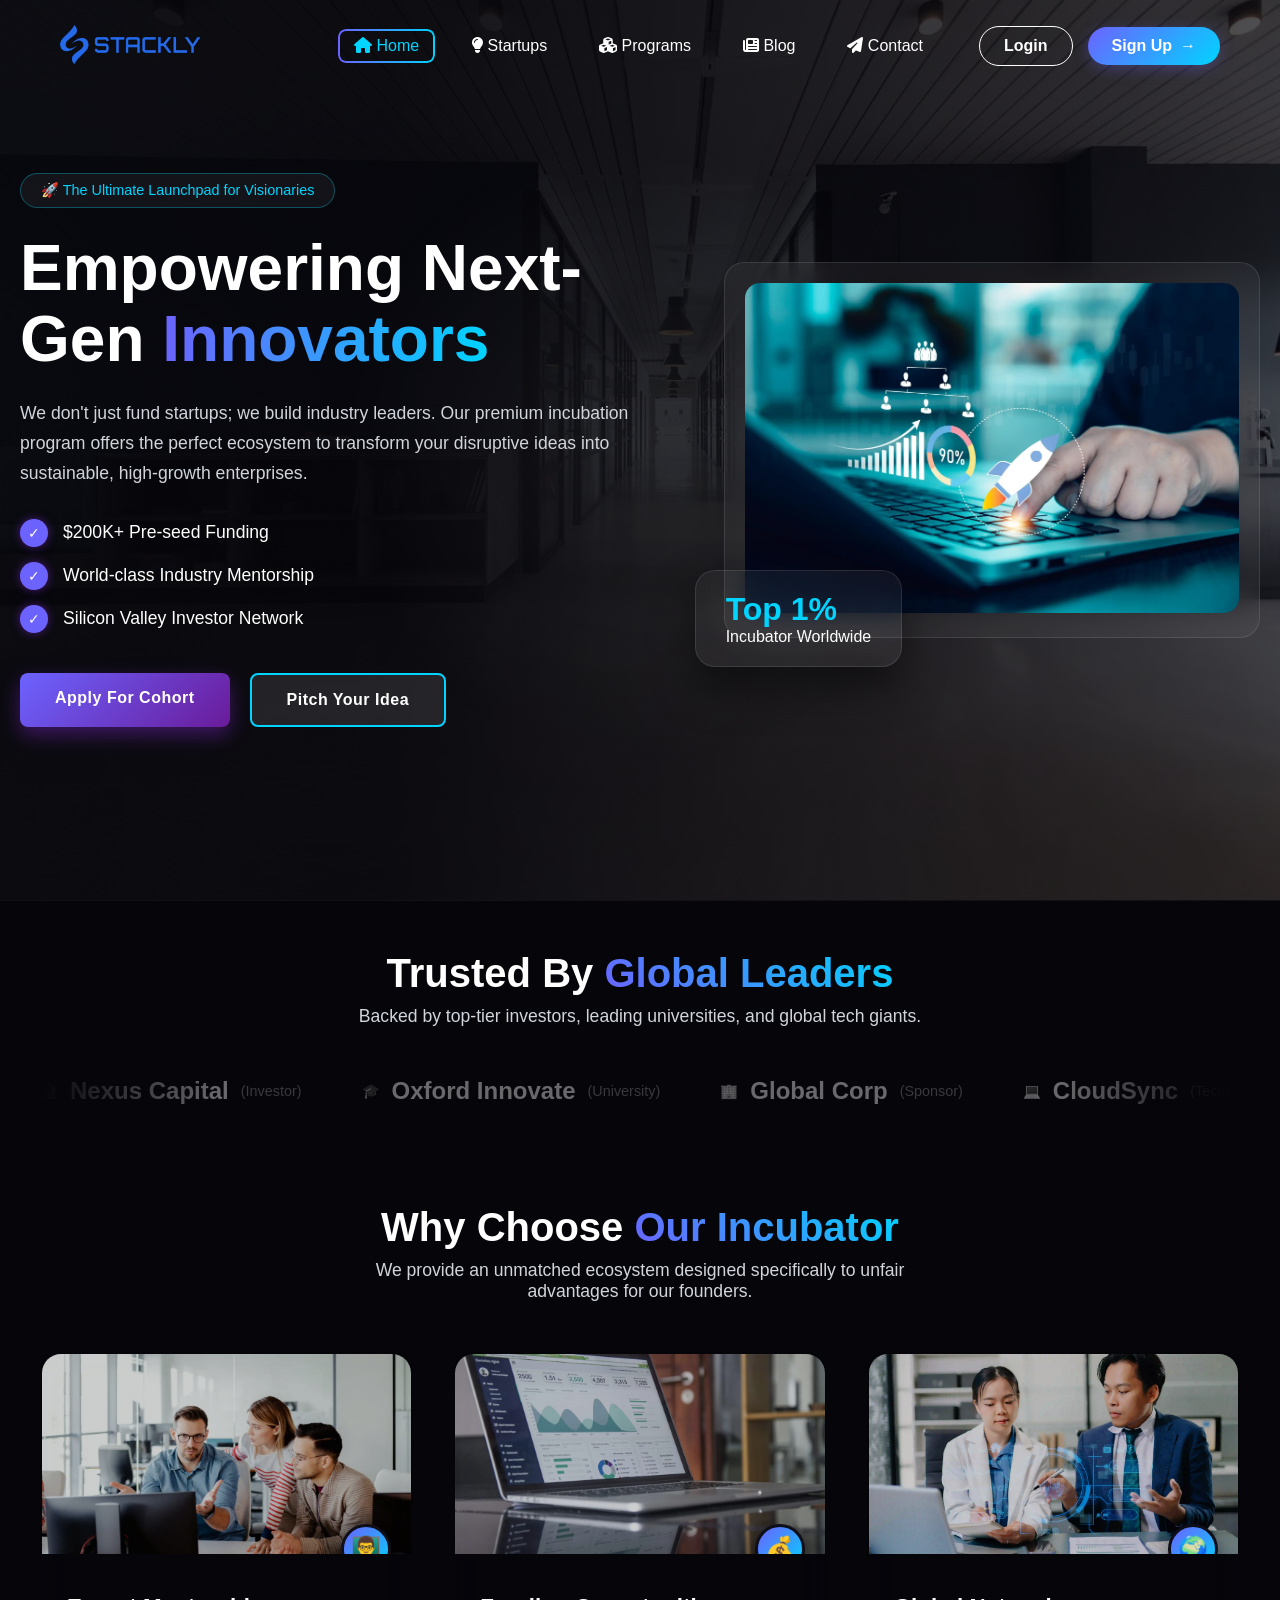
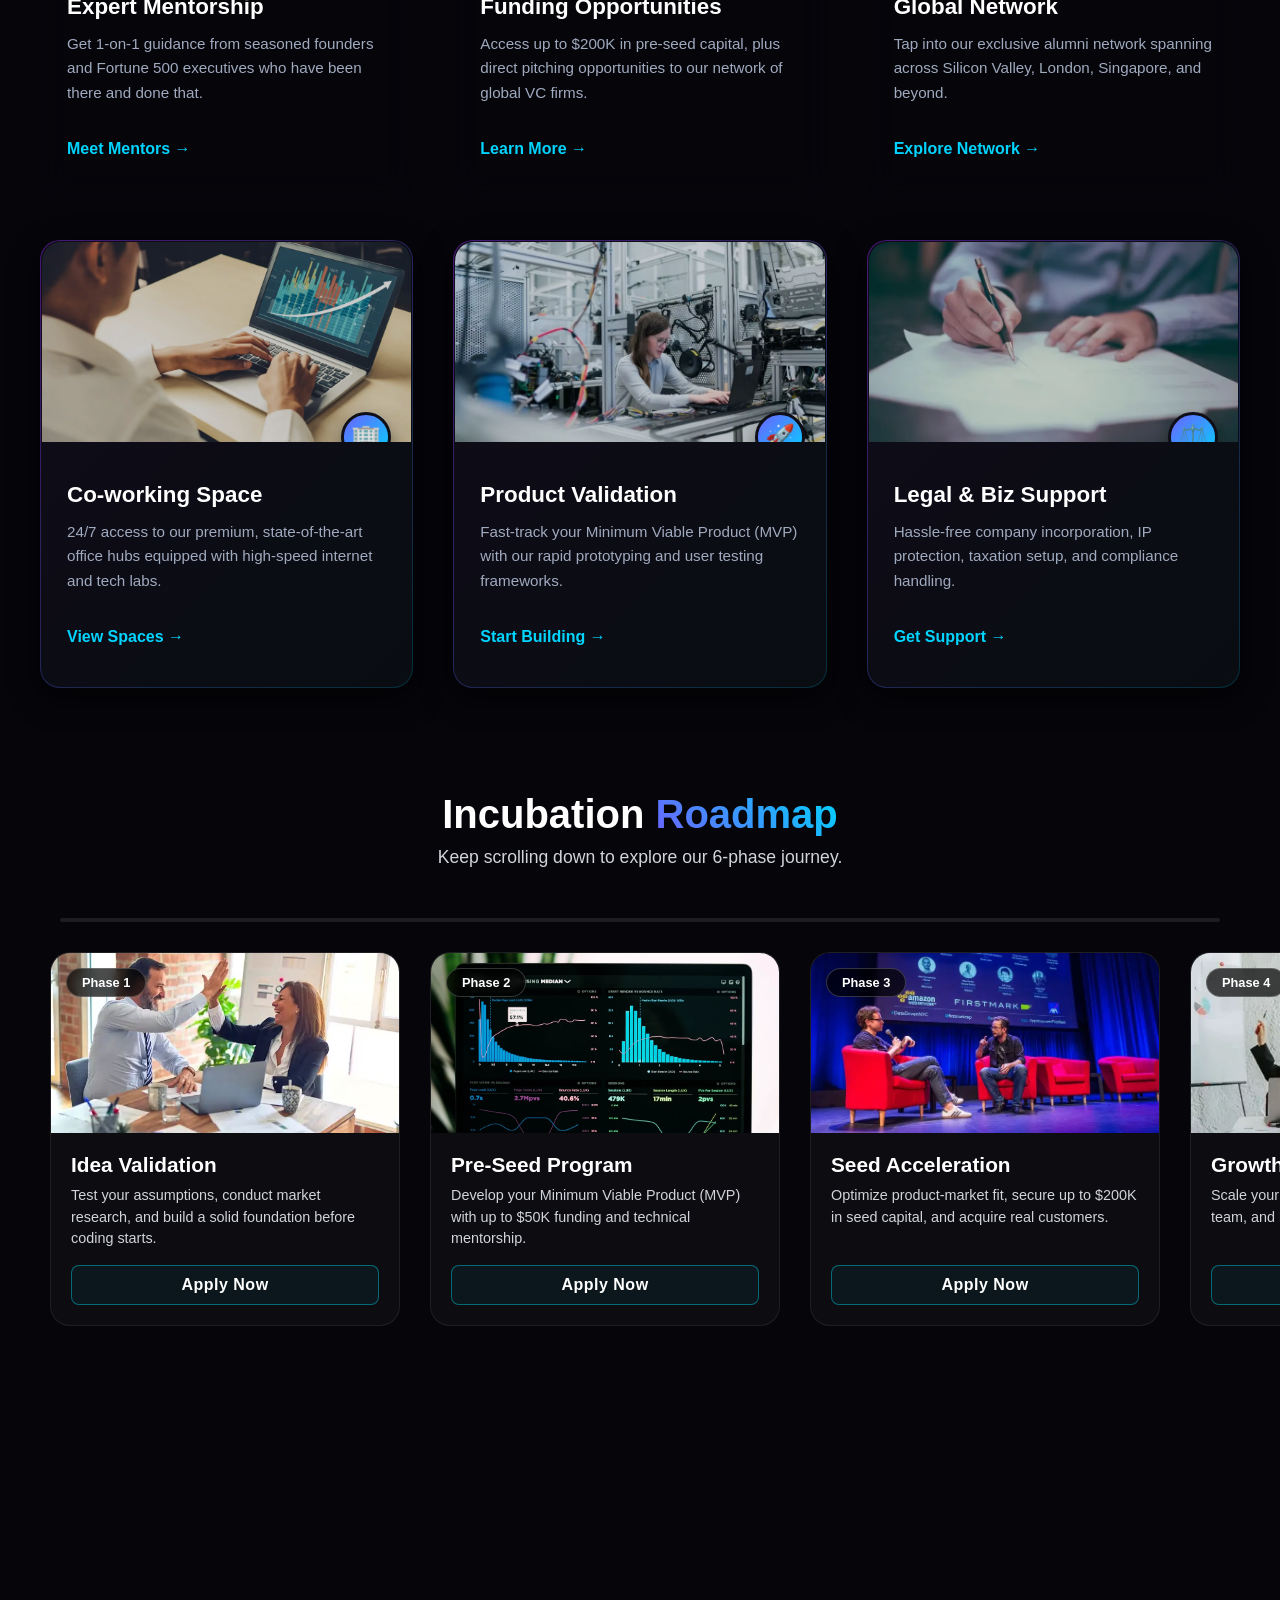
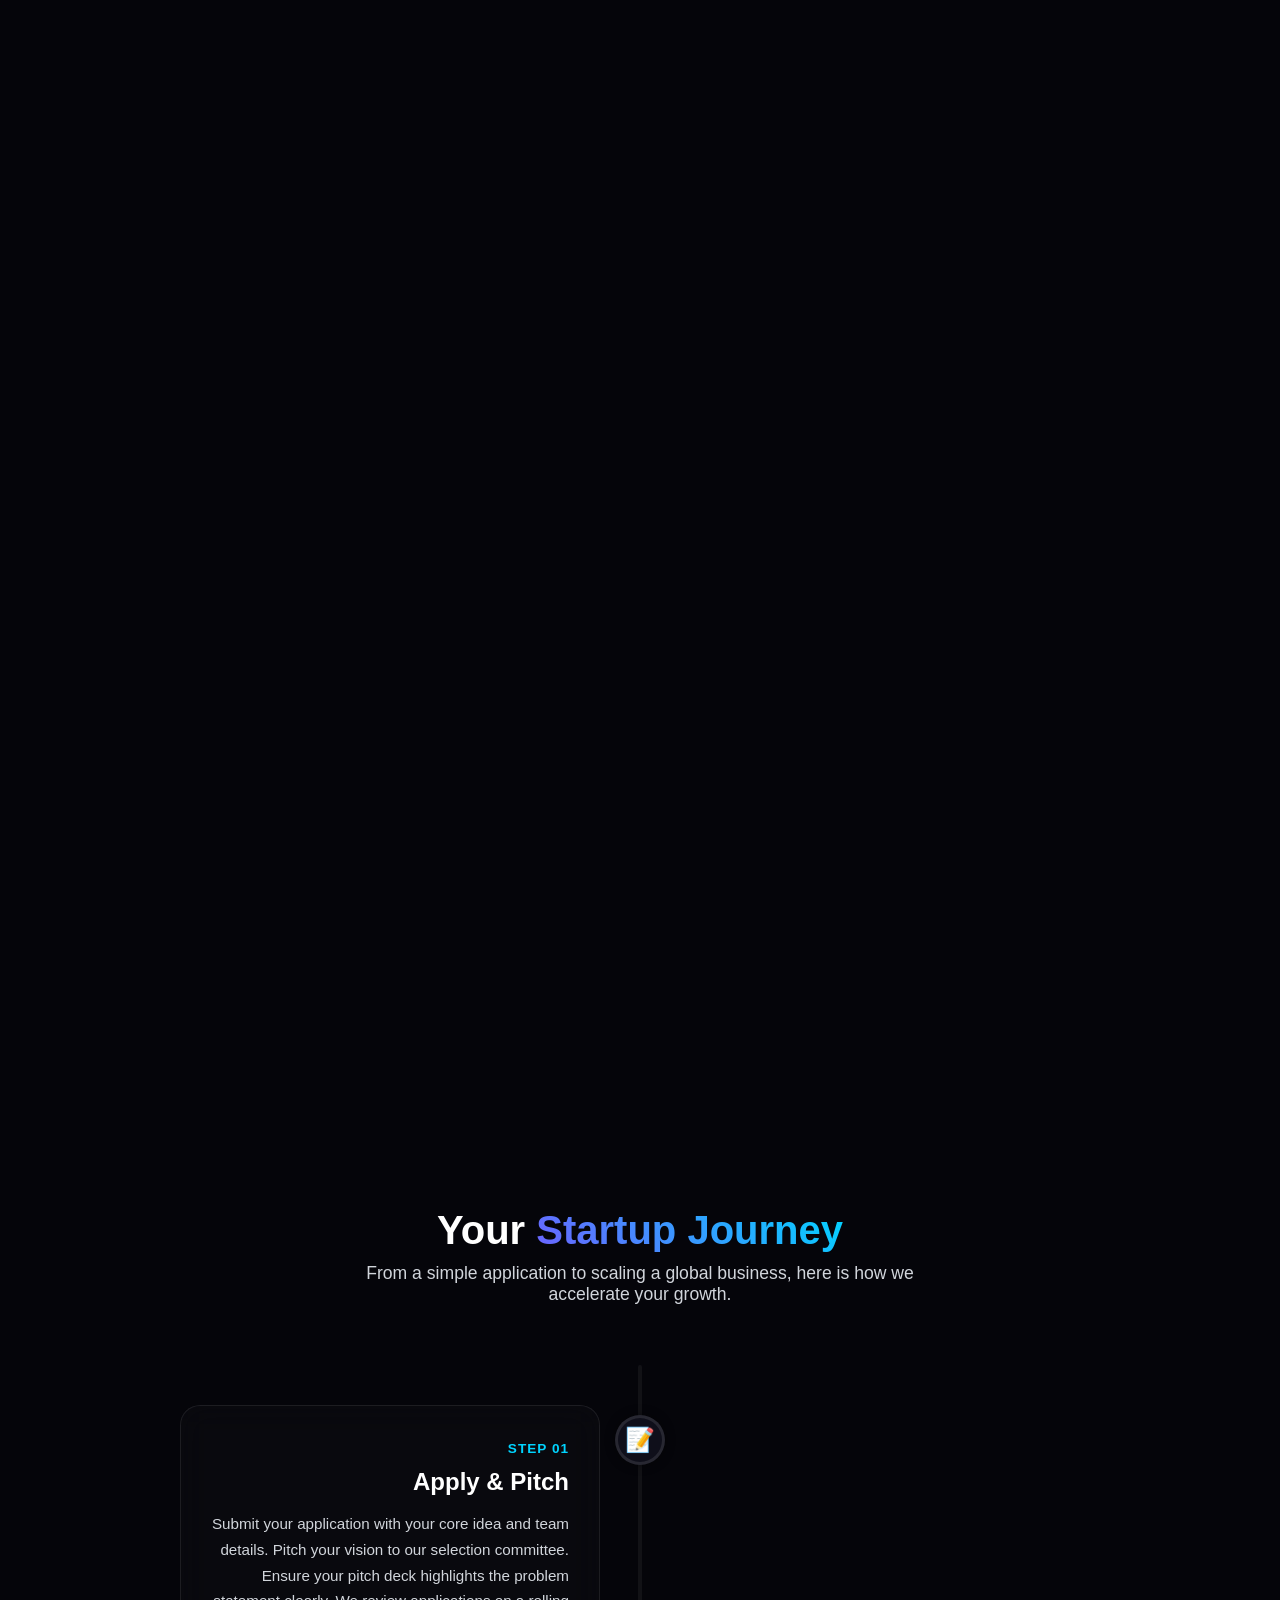
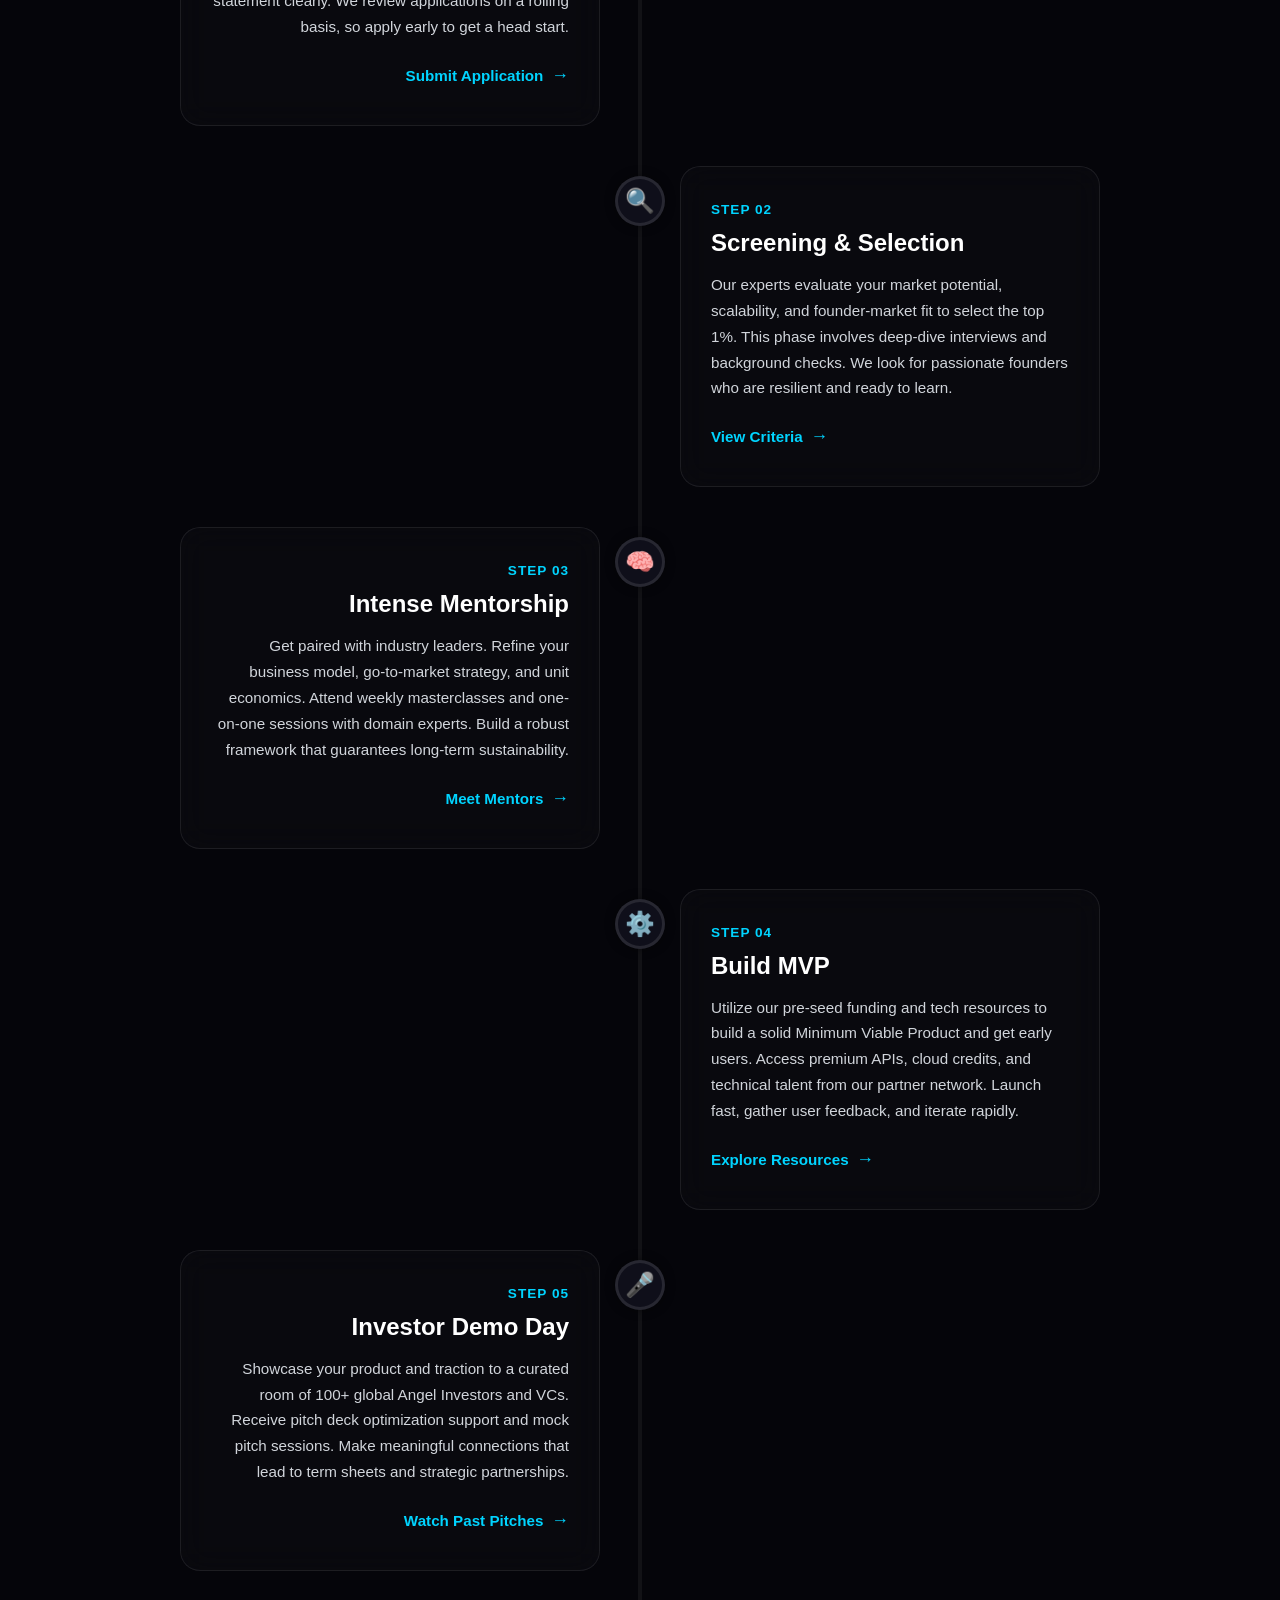
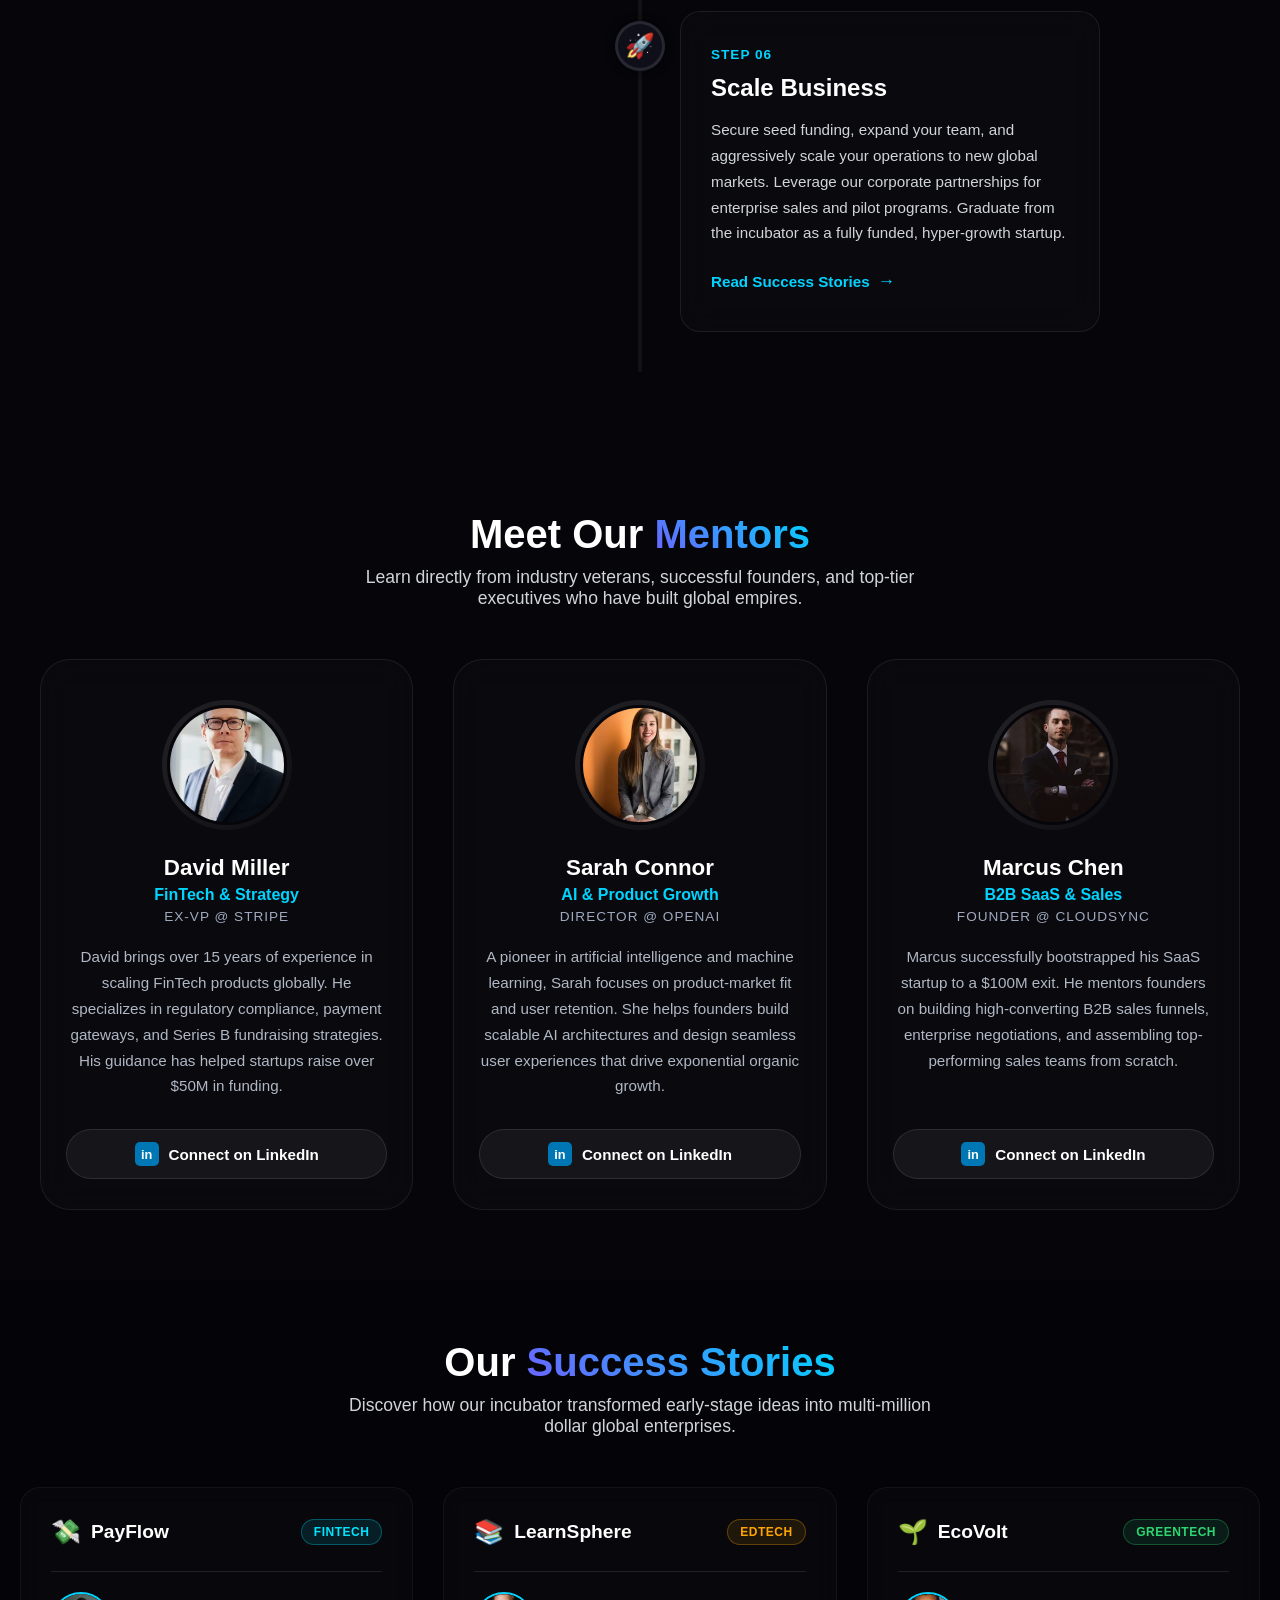
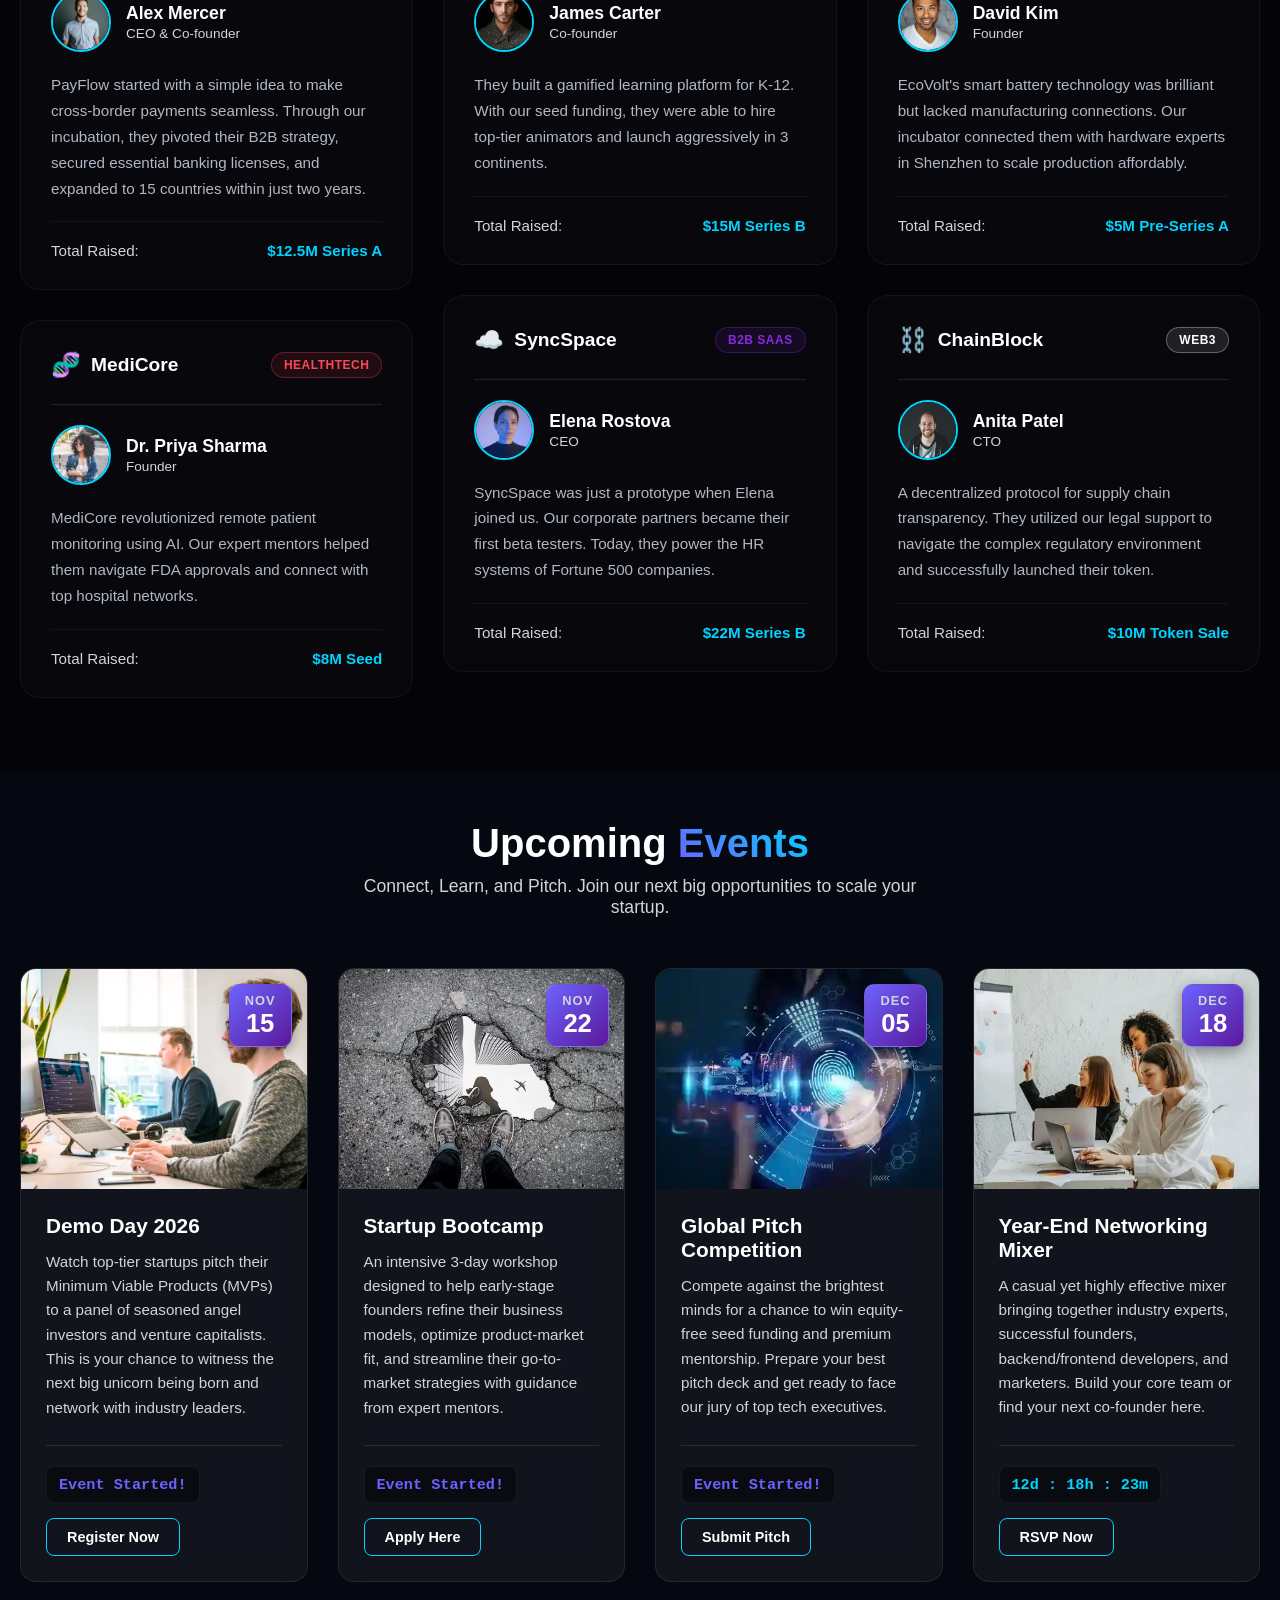
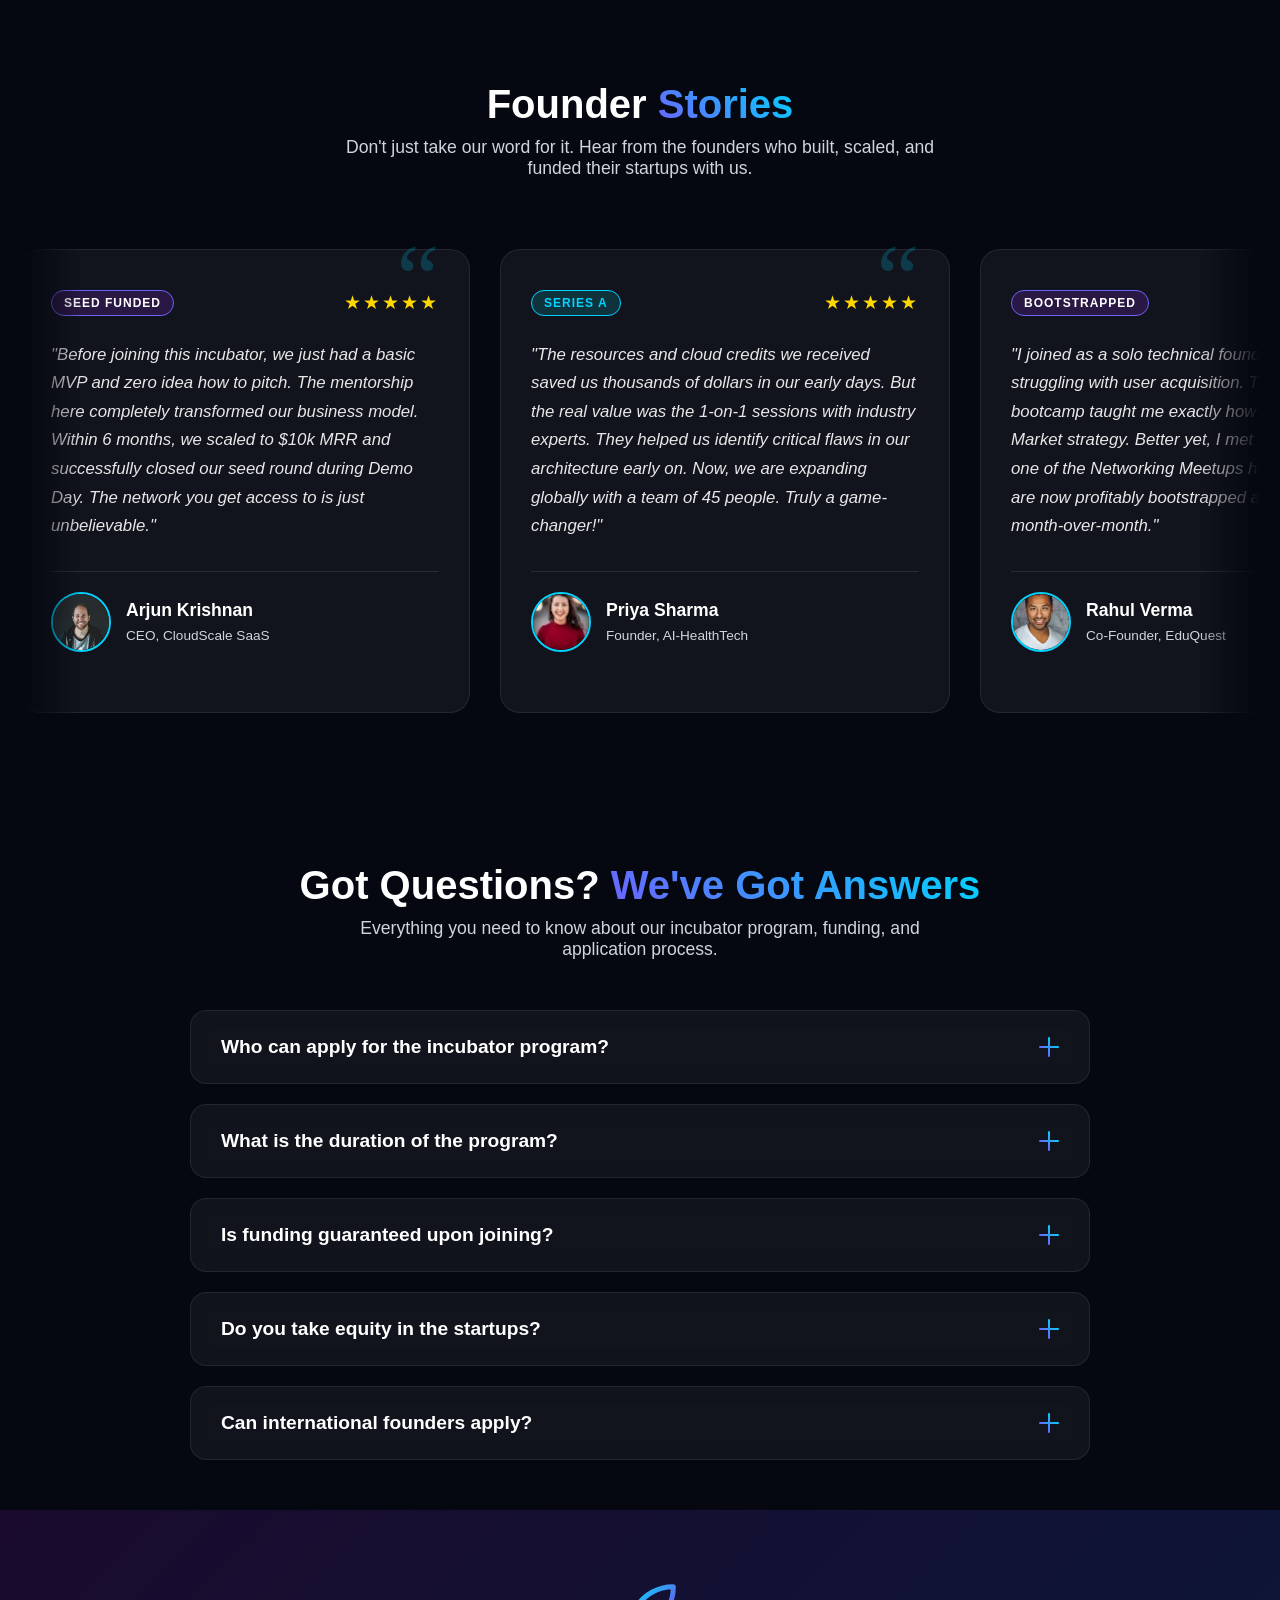
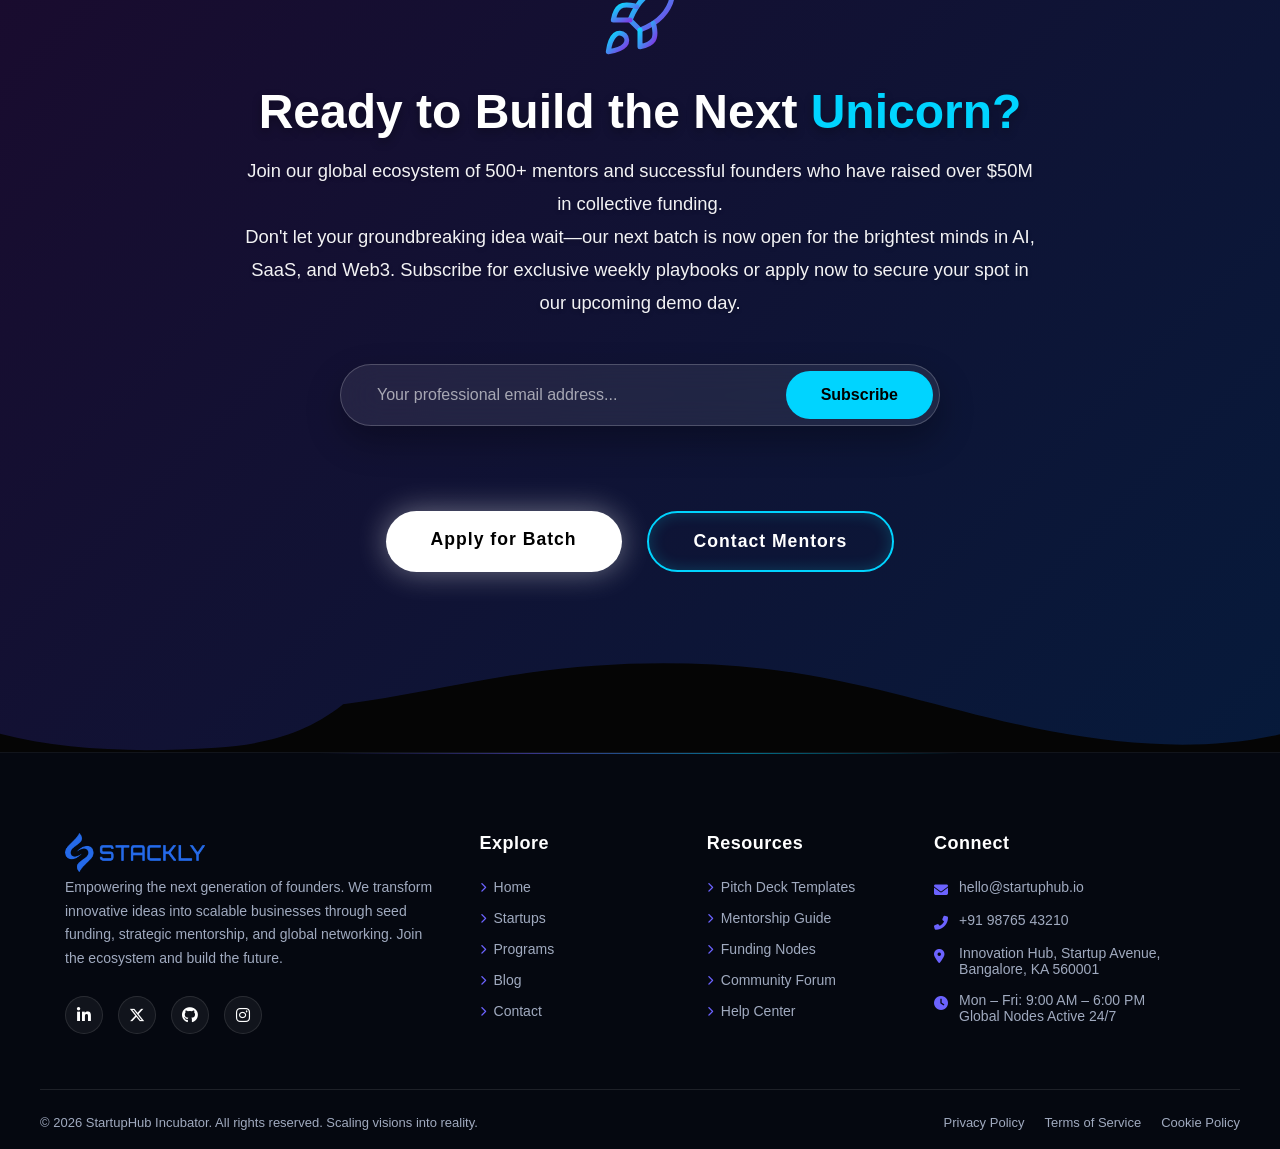
==== commit c8f5c412: "Startup" ====
--- a/index.html
+++ b/index.html
@@ -4,6 +4,14 @@
 <head>
     <meta charset="UTF-8">
     <meta name="viewport" content="width=device-width, initial-scale=1.0">
+    <meta property="og:title" content="Your Website Title Here">
+    <meta property="og:description" content="Join our premium online learning platform and upgrade your skills today.">
+    <meta property="og:image" content="https://yourwebsite.com/asset/preview-image.jpg">
+    <meta property="og:url" content="https://yourwebsite.com">
+    <meta property="og:type" content="website">
+    <meta name="description"
+        content="Join our premium online learning platform. Access interactive courses, live community zones, and expert tutors to upgrade your skills today.">
+    <link rel="icon" type="image/png" href="./asset/logo_Favicon.webp">
     <title>StartupHub Incubator</title>
     <link rel="stylesheet" href="style.css">
     <link rel="stylesheet" href="common.css">
@@ -12,14 +20,14 @@
 
 <body>
 
-     
+
     <header id="navbar">
         <div class="nav-container">
 
-             
+
             <a href="index.html" class="logo"><img src="./asset/Logo blue.webp" alt="logo"></a>
 
-             
+
             <div class="nav-wrapper" id="nav-wrapper">
                 <nav class="nav-links">
                     <a href="index.html" class="active">
@@ -28,13 +36,13 @@
                     <a href="startup.html">
                         <i class="fa-solid fa-lightbulb"></i> Startups
                     </a>
-                    <a href="#programs">
+                    <a href="program.html">
                         <i class="fa-solid fa-cubes"></i> Programs
                     </a>
-                    <a href="#blog">
+                    <a href="blog.html">
                         <i class="fa-solid fa-newspaper"></i> Blog
                     </a>
-                    <a href="#contact">
+                    <a href="contact.html">
                         <i class="fa-solid fa-paper-plane"></i> Contact
                     </a>
                 </nav>
@@ -45,7 +53,7 @@
                 </div>
             </div>
 
-             
+
             <button class="hamburger" id="hamburger">
                 <span></span><span></span><span></span>
             </button>
@@ -54,980 +62,1111 @@
     </header>
 
     <section class="premium-hero" id="home">
-    <div class="cursor-spotlight"></div>
-
-    <div class="hero-container">
-        <div class="hero-content scroll-animate">
-            <div class="badge glass-effect">🚀 The Ultimate Launchpad for Visionaries</div>
-            
-            <h1 class="hero-title">Empowering Next-Gen <span>Innovators</span></h1>
-            
-            <p class="hero-desc">We don't just fund startups; we build industry leaders. Our premium incubation program offers the perfect ecosystem to transform your disruptive ideas into sustainable, high-growth enterprises.</p>
-                    
-            <ul class="feature-list">
-                <li><span class="check-icon">✓</span> $200K+ Pre-seed Funding</li>
-                <li><span class="check-icon">✓</span> World-class Industry Mentorship</li>
-                <li><span class="check-icon">✓</span> Silicon Valley Investor Network</li>
-            </ul>
-
-            <div class="hero-btn-group">
-                <a href="#apply" class="btn btn-solid-primary">Apply For Cohort</a>
-                <a href="#pitch" class="btn btn-solid-secondary">Pitch Your Idea</a>
+        <div class="cursor-spotlight"></div>
+
+        <div class="hero-container">
+            <div class="hero-content scroll-animate">
+                <div class="badge glass-effect">🚀 The Ultimate Launchpad for Visionaries</div>
+
+                <h1 class="hero-title">Empowering Next-Gen <span>Innovators</span></h1>
+
+                <p class="hero-desc">We don't just fund startups; we build industry leaders. Our premium incubation
+                    program offers the perfect ecosystem to transform your disruptive ideas into sustainable,
+                    high-growth enterprises.</p>
+
+                <ul class="feature-list">
+                    <li><span class="check-icon">✓</span> $200K+ Pre-seed Funding</li>
+                    <li><span class="check-icon">✓</span> World-class Industry Mentorship</li>
+                    <li><span class="check-icon">✓</span> Silicon Valley Investor Network</li>
+                </ul>
+
+                <div class="hero-btn-group">
+                    <a href="404page.html" class="btn btn-solid-primary">Apply For Cohort</a>
+                    <a href="404page.html" class="btn btn-solid-secondary">Pitch Your Idea</a>
+                </div>
+            </div>
+
+            <div class="hero-visual scroll-animate">
+                <div class="glass-card main-card">
+                    <img src="./asset/a3.webp" alt="Startup Success" class="visual-img">
+
+                    <div class="glass-card floating-stat">
+                        <h4>Top 1%</h4>
+                        <p>Incubator Worldwide</p>
+                    </div>
+                </div>
             </div>
         </div>
-
-        <div class="hero-visual scroll-animate">
-            <div class="glass-card main-card">
-                <img src="./asset/a3.webp" alt="Startup Success" class="visual-img">
-                
-                <div class="glass-card floating-stat">
-                    <h4>Top 1%</h4>
-                    <p>Incubator Worldwide</p>
-                </div>
-            </div>
+    </section>
+
+
+
+
+    <section class="partners-section scroll-animate" id="partners">
+        <div class="container">
+
+
+            <div class="section-header">
+                <h2 class="section-title">Trusted By <span>Global Leaders</span></h2>
+                <p class="section-subtitle">Backed by top-tier investors, leading universities, and global tech giants.
+                </p>
+            </div>
+
+
+            <div class="logo-slider-container">
+                <div class="logo-track">
+
+
+                    <div class="logo-item"><span class="logo-icon">🏦</span> Nexus Capital <span>(Investor)</span></div>
+                    <div class="logo-item"><span class="logo-icon">🎓</span> Oxford Innovate <span>(University)</span>
+                    </div>
+                    <div class="logo-item"><span class="logo-icon">🏢</span> Global Corp <span>(Sponsor)</span></div>
+                    <div class="logo-item"><span class="logo-icon">💻</span> CloudSync <span>(Tech)</span></div>
+                    <div class="logo-item"><span class="logo-icon">🏛️</span> GovTech Hub <span>(Gov)</span></div>
+                    <div class="logo-item"><span class="logo-icon">📈</span> Apex Ventures <span>(Investor)</span></div>
+
+
+                    <div class="logo-item"><span class="logo-icon">🏦</span> Nexus Capital <span>(Investor)</span></div>
+                    <div class="logo-item"><span class="logo-icon">🎓</span> Oxford Innovate <span>(University)</span>
+                    </div>
+                    <div class="logo-item"><span class="logo-icon">🏢</span> Global Corp <span>(Sponsor)</span></div>
+                    <div class="logo-item"><span class="logo-icon">💻</span> CloudSync <span>(Tech)</span></div>
+                    <div class="logo-item"><span class="logo-icon">🏛️</span> GovTech Hub <span>(Gov)</span></div>
+                    <div class="logo-item"><span class="logo-icon">📈</span> Apex Ventures <span>(Investor)</span></div>
+
+                </div>
+            </div>
+
         </div>
-    </div>
-</section>
-
-
-
- 
-<section class="partners-section scroll-animate" id="partners">
-    <div class="container">
-        
-         
-        <div class="section-header">
-            <h2 class="section-title">Trusted By <span>Global Leaders</span></h2>
-            <p class="section-subtitle">Backed by top-tier investors, leading universities, and global tech giants.</p>
+    </section>
+
+
+    <section class="advantages-section scroll-animate" id="advantages">
+        <div class="container">
+
+            <div class="section-header">
+                <h2 class="section-title">Why Choose <span>Our Incubator</span></h2>
+                <p class="section-subtitle">We provide an unmatched ecosystem designed specifically to unfair advantages
+                    for our founders.</p>
+            </div>
+
+            <div class="advantages-grid">
+
+                <div class="advantage-card tilt-card">
+                    <div class="card-img-container">
+                        <img src="./asset/a6.webp"
+                            alt="Mentorship" class="adv-img">
+                        <div class="animated-icon">👨‍🏫</div>
+                    </div>
+                    <div class="adv-content">
+                        <h3>Expert Mentorship</h3>
+                        <p>Get 1-on-1 guidance from seasoned founders and Fortune 500 executives who have been there and
+                            done that.</p>
+                        <a href="404page.html" class="adv-btn">Meet Mentors <span>→</span></a>
+                    </div>
+                </div>
+
+                <div class="advantage-card tilt-card">
+                    <div class="card-img-container">
+                        <img src="./asset/a8.webp"
+                            alt="Funding" class="adv-img">
+                        <div class="animated-icon">💰</div>
+                    </div>
+                    <div class="adv-content">
+                        <h3>Funding Opportunities</h3>
+                        <p>Access up to $200K in pre-seed capital, plus direct pitching opportunities to our network of
+                            global VC firms.</p>
+                        <a href="404page.html" class="adv-btn">Learn More <span>→</span></a>
+                    </div>
+                </div>
+
+                <div class="advantage-card tilt-card">
+                    <div class="card-img-container">
+                        <img src="./asset/d5.webp"
+                            alt="Network" class="adv-img">
+                        <div class="animated-icon">🌍</div>
+                    </div>
+                    <div class="adv-content">
+                        <h3>Global Network</h3>
+                        <p>Tap into our exclusive alumni network spanning across Silicon Valley, London, Singapore, and
+                            beyond.</p>
+                        <a href="404page.html" class="adv-btn">Explore Network <span>→</span></a>
+                    </div>
+                </div>
+
+                <div class="advantage-card tilt-card">
+                    <div class="card-img-container">
+                        <img src="./asset/d6.webp"
+                            alt="Workspace" class="adv-img">
+                        <div class="animated-icon">🏢</div>
+                    </div>
+                    <div class="adv-content">
+                        <h3>Co-working Space</h3>
+                        <p>24/7 access to our premium, state-of-the-art office hubs equipped with high-speed internet
+                            and tech labs.</p>
+                        <a href="404page.html" class="adv-btn">View Spaces <span>→</span></a>
+                    </div>
+                </div>
+
+                <div class="advantage-card tilt-card">
+                    <div class="card-img-container">
+                        <img src="./asset/i3.webp"
+                            alt="Validation" class="adv-img">
+                        <div class="animated-icon">🚀</div>
+                    </div>
+                    <div class="adv-content">
+                        <h3>Product Validation</h3>
+                        <p>Fast-track your Minimum Viable Product (MVP) with our rapid prototyping and user testing
+                            frameworks.</p>
+                        <a href="404page.html" class="adv-btn">Start Building <span>→</span></a>
+                    </div>
+                </div>
+
+                <div class="advantage-card tilt-card">
+                    <div class="card-img-container">
+                        <img src="./asset/i2.webp"
+                            alt="Legal Support" class="adv-img">
+                        <div class="animated-icon">⚖️</div>
+                    </div>
+                    <div class="adv-content">
+                        <h3>Legal & Biz Support</h3>
+                        <p>Hassle-free company incorporation, IP protection, taxation setup, and compliance handling.
+                        </p>
+                        <a href="404page.html" class="adv-btn">Get Support <span>→</span></a>
+                    </div>
+                </div>
+
+            </div>
         </div>
-        
-         
-        <div class="logo-slider-container">
-            <div class="logo-track">
-                
-                 
-                <div class="logo-item"><span class="logo-icon">🏦</span> Nexus Capital <span>(Investor)</span></div>
-                <div class="logo-item"><span class="logo-icon">🎓</span> Oxford Innovate <span>(University)</span></div>
-                <div class="logo-item"><span class="logo-icon">🏢</span> Global Corp <span>(Sponsor)</span></div>
-                <div class="logo-item"><span class="logo-icon">💻</span> CloudSync <span>(Tech)</span></div>
-                <div class="logo-item"><span class="logo-icon">🏛️</span> GovTech Hub <span>(Gov)</span></div>
-                <div class="logo-item"><span class="logo-icon">📈</span> Apex Ventures <span>(Investor)</span></div>
-                
-                 
-                <div class="logo-item"><span class="logo-icon">🏦</span> Nexus Capital <span>(Investor)</span></div>
-                <div class="logo-item"><span class="logo-icon">🎓</span> Oxford Innovate <span>(University)</span></div>
-                <div class="logo-item"><span class="logo-icon">🏢</span> Global Corp <span>(Sponsor)</span></div>
-                <div class="logo-item"><span class="logo-icon">💻</span> CloudSync <span>(Tech)</span></div>
-                <div class="logo-item"><span class="logo-icon">🏛️</span> GovTech Hub <span>(Gov)</span></div>
-                <div class="logo-item"><span class="logo-icon">📈</span> Apex Ventures <span>(Investor)</span></div>
-                
+    </section>
+
+
+
+    <section class="horizontal-scroll-section" id="incubation">
+
+        <div class="sticky-wrapper">
+            <div class="container sticky-header">
+                <div class="section-header">
+                    <h2 class="section-title">Incubation <span>Roadmap</span></h2>
+                    <p class="section-subtitle">Keep scrolling down to explore our 6-phase journey.</p>
+                </div>
+
+                <div class="timeline-wrapper">
+                    <div class="timeline-track">
+                        <div class="timeline-progress" id="timeline-progress"></div>
+                    </div>
+                </div>
+            </div>
+
+
+            <div class="horizontal-track" id="horizontal-track">
+
+
+                <div class="program-card">
+                    <div class="card-img-box">
+                        <img src="./asset/h22.webp"
+                            alt="Idea Validation" class="prog-img">
+                        <div class="gradient-overlay"></div>
+                        <span class="phase-badge">Phase 1</span>
+                    </div>
+                    <div class="prog-content">
+                        <h3>Idea Validation</h3>
+                        <p>Test your assumptions, conduct market research, and build a solid foundation before coding
+                            starts.</p>
+                        <a href="404page.html" class="btn btn-outline-prog">Apply Now</a>
+                    </div>
+                </div>
+
+
+                <div class="program-card">
+                    <div class="card-img-box">
+                        <img src="./asset/a1.webp" alt="Pre-Seed"
+                            class="prog-img">
+                        <div class="gradient-overlay"></div>
+                        <span class="phase-badge">Phase 2</span>
+                    </div>
+                    <div class="prog-content">
+                        <h3>Pre-Seed Program</h3>
+                        <p>Develop your Minimum Viable Product (MVP) with up to $50K funding and technical mentorship.
+                        </p>
+                        <a href="404page.html" class="btn btn-outline-prog">Apply Now</a>
+                    </div>
+                </div>
+
+
+                <div class="program-card">
+                    <div class="card-img-box">
+                        <img src="./asset/t2.webp" alt="Seed"
+                            class="prog-img">
+                        <div class="gradient-overlay"></div>
+                        <span class="phase-badge">Phase 3</span>
+                    </div>
+                    <div class="prog-content">
+                        <h3>Seed Acceleration</h3>
+                        <p>Optimize product-market fit, secure up to $200K in seed capital, and acquire real customers.
+                        </p>
+                        <a href="404page.html" class="btn btn-outline-prog">Apply Now</a>
+                    </div>
+                </div>
+
+
+                <div class="program-card">
+                    <div class="card-img-box">
+                        <img src="./asset/t7.webp" alt="Growth"
+                            class="prog-img">
+                        <div class="gradient-overlay"></div>
+                        <span class="phase-badge">Phase 4</span>
+                    </div>
+                    <div class="prog-content">
+                        <h3>Growth Program</h3>
+                        <p>Scale your operations globally, expand your team, and build a sustainable revenue model.</p>
+                        <a href="404page.html" class="btn btn-outline-prog">Apply Now</a>
+                    </div>
+                </div>
+
+
+                <div class="program-card">
+                    <div class="card-img-box">
+                        <img src="./asset/t10.webp"
+                            alt="Expansion" class="prog-img">
+                        <div class="gradient-overlay"></div>
+                        <span class="phase-badge highlight-badge">Phase 5</span>
+                    </div>
+                    <div class="prog-content">
+                        <h3>Global Expansion</h3>
+                        <p>Enter international markets with our strategic partners and set up offices in major tech
+                            hubs.</p>
+                        <a href="404page.html" class="btn btn-outline-prog">Apply Now</a>
+                    </div>
+                </div>
+
+
+                <div class="program-card">
+                    <div class="card-img-box">
+                        <img src="./asset/t14.webp" alt="Series A"
+                            class="prog-img">
+                        <div class="gradient-overlay"></div>
+                        <span class="phase-badge highlight-badge">Phase 6</span>
+                    </div>
+                    <div class="prog-content">
+                        <h3>Series A Ready</h3>
+                        <p>Pitch directly to our exclusive network of Silicon Valley VCs and secure your Series A
+                            funding.</p>
+                        <a href="404page.html" class="btn btn-outline-prog">Apply Now</a>
+                    </div>
+                </div>
+
             </div>
         </div>
-        
-    </div>
-</section>
-
-
-<section class="advantages-section scroll-animate" id="advantages">
-    <div class="container">
-        
-        <div class="section-header">
-            <h2 class="section-title">Why Choose <span>Our Incubator</span></h2>
-            <p class="section-subtitle">We provide an unmatched ecosystem designed specifically to unfair advantages for our founders.</p>
+    </section>
+
+
+
+    <section class="journey-section" id="journey">
+        <div class="container">
+
+            <div class="section-header scroll-animate">
+                <h2 class="section-title">Your <span>Startup Journey</span></h2>
+                <p class="section-subtitle">From a simple application to scaling a global business, here is how we
+                    accelerate your growth.</p>
+            </div>
+
+            <div class="timeline-container">
+
+                <div class="timeline-line">
+                    <div class="timeline-line-fill" id="journey-line"></div>
+                </div>
+
+                <div class="timeline-step step-left scroll-animate">
+                    <div class="timeline-dot">📝</div>
+                    <div class="journey-card">
+                        <span class="step-num">Step 01</span>
+                        <h3>Apply & Pitch</h3>
+                        <p>Submit your application with your core idea and team details. Pitch your vision to our
+                            selection committee. Ensure your pitch deck highlights the problem statement clearly. We
+                            review applications on a rolling basis, so apply early to get a head start.</p>
+                        <a href="404page.html" class="journey-btn">Submit Application <span>→</span></a>
+                    </div>
+                </div>
+
+                <div class="timeline-step step-right scroll-animate">
+                    <div class="timeline-dot">🔍</div>
+                    <div class="journey-card">
+                        <span class="step-num">Step 02</span>
+                        <h3>Screening & Selection</h3>
+                        <p>Our experts evaluate your market potential, scalability, and founder-market fit to select the
+                            top 1%. This phase involves deep-dive interviews and background checks. We look for
+                            passionate founders who are resilient and ready to learn.</p>
+                        <a href="404page.html" class="journey-btn">View Criteria <span>→</span></a>
+                    </div>
+                </div>
+
+                <div class="timeline-step step-left scroll-animate">
+                    <div class="timeline-dot">🧠</div>
+                    <div class="journey-card">
+                        <span class="step-num">Step 03</span>
+                        <h3>Intense Mentorship</h3>
+                        <p>Get paired with industry leaders. Refine your business model, go-to-market strategy, and unit
+                            economics. Attend weekly masterclasses and one-on-one sessions with domain experts. Build a
+                            robust framework that guarantees long-term sustainability.</p>
+                        <a href="404page.html" class="journey-btn">Meet Mentors <span>→</span></a>
+                    </div>
+                </div>
+
+                <div class="timeline-step step-right scroll-animate">
+                    <div class="timeline-dot">⚙️</div>
+                    <div class="journey-card">
+                        <span class="step-num">Step 04</span>
+                        <h3>Build MVP</h3>
+                        <p>Utilize our pre-seed funding and tech resources to build a solid Minimum Viable Product and
+                            get early users. Access premium APIs, cloud credits, and technical talent from our partner
+                            network. Launch fast, gather user feedback, and iterate rapidly.</p>
+                        <a href="404page.html" class="journey-btn">Explore Resources <span>→</span></a>
+                    </div>
+                </div>
+
+                <div class="timeline-step step-left scroll-animate">
+                    <div class="timeline-dot">🎤</div>
+                    <div class="journey-card">
+                        <span class="step-num">Step 05</span>
+                        <h3>Investor Demo Day</h3>
+                        <p>Showcase your product and traction to a curated room of 100+ global Angel Investors and VCs.
+                            Receive pitch deck optimization support and mock pitch sessions. Make meaningful connections
+                            that lead to term sheets and strategic partnerships.</p>
+                        <a href="404page.html" class="journey-btn">Watch Past Pitches <span>→</span></a>
+                    </div>
+                </div>
+
+                <div class="timeline-step step-right scroll-animate">
+                    <div class="timeline-dot">🚀</div>
+                    <div class="journey-card">
+                        <span class="step-num">Step 06</span>
+                        <h3>Scale Business</h3>
+                        <p>Secure seed funding, expand your team, and aggressively scale your operations to new global
+                            markets. Leverage our corporate partnerships for enterprise sales and pilot programs.
+                            Graduate from the incubator as a fully funded, hyper-growth startup.</p>
+                        <a href="404page.html" class="journey-btn">Read Success Stories <span>→</span></a>
+                    </div>
+                </div>
+
+            </div>
         </div>
-
-        <div class="advantages-grid">
-            
-            <div class="advantage-card tilt-card">
-                <div class="card-img-container">
-                    <img src="https://images.unsplash.com/photo-1542744173-8e7e53415bb0?q=80&w=800&auto=format&fit=crop" alt="Mentorship" class="adv-img">
-                    <div class="animated-icon">👨‍🏫</div>
-                </div>
-                <div class="adv-content">
-                    <h3>Expert Mentorship</h3>
-                    <p>Get 1-on-1 guidance from seasoned founders and Fortune 500 executives who have been there and done that.</p>
-                    <a href="#mentor" class="adv-btn">Meet Mentors <span>→</span></a>
-                </div>
-            </div>
-
-            <div class="advantage-card tilt-card">
-                <div class="card-img-container">
-                    <img src="https://images.unsplash.com/photo-1553729459-efe14ef20550?q=80&w=800&auto=format&fit=crop" alt="Funding" class="adv-img">
-                    <div class="animated-icon">💰</div>
-                </div>
-                <div class="adv-content">
-                    <h3>Funding Opportunities</h3>
-                    <p>Access up to $200K in pre-seed capital, plus direct pitching opportunities to our network of global VC firms.</p>
-                    <a href="#funding" class="adv-btn">Learn More <span>→</span></a>
-                </div>
-            </div>
-
-            <div class="advantage-card tilt-card">
-                <div class="card-img-container">
-                    <img src="https://images.unsplash.com/photo-1522071820081-009f0129c71c?q=80&w=800&auto=format&fit=crop" alt="Network" class="adv-img">
-                    <div class="animated-icon">🌍</div>
-                </div>
-                <div class="adv-content">
-                    <h3>Global Network</h3>
-                    <p>Tap into our exclusive alumni network spanning across Silicon Valley, London, Singapore, and beyond.</p>
-                    <a href="#network" class="adv-btn">Explore Network <span>→</span></a>
-                </div>
-            </div>
-
-            <div class="advantage-card tilt-card">
-                <div class="card-img-container">
-                    <img src="https://images.unsplash.com/photo-1497366216548-37526070297c?q=80&w=800&auto=format&fit=crop" alt="Workspace" class="adv-img">
-                    <div class="animated-icon">🏢</div>
-                </div>
-                <div class="adv-content">
-                    <h3>Co-working Space</h3>
-                    <p>24/7 access to our premium, state-of-the-art office hubs equipped with high-speed internet and tech labs.</p>
-                    <a href="#workspace" class="adv-btn">View Spaces <span>→</span></a>
-                </div>
-            </div>
-
-            <div class="advantage-card tilt-card">
-                <div class="card-img-container">
-                    <img src="https://images.unsplash.com/photo-1581091226825-a6a2a5aee158?q=80&w=800&auto=format&fit=crop" alt="Validation" class="adv-img">
-                    <div class="animated-icon">🚀</div>
-                </div>
-                <div class="adv-content">
-                    <h3>Product Validation</h3>
-                    <p>Fast-track your Minimum Viable Product (MVP) with our rapid prototyping and user testing frameworks.</p>
-                    <a href="#product" class="adv-btn">Start Building <span>→</span></a>
-                </div>
-            </div>
-
-            <div class="advantage-card tilt-card">
-                <div class="card-img-container">
-                    <img src="https://images.unsplash.com/photo-1450101499163-c8848c66ca85?q=80&w=800&auto=format&fit=crop" alt="Legal Support" class="adv-img">
-                    <div class="animated-icon">⚖️</div>
-                </div>
-                <div class="adv-content">
-                    <h3>Legal & Biz Support</h3>
-                    <p>Hassle-free company incorporation, IP protection, taxation setup, and compliance handling.</p>
-                    <a href="#legal" class="adv-btn">Get Support <span>→</span></a>
-                </div>
-            </div>
-
+    </section>
+
+
+    <section class="mentors-section scroll-animate" id="mentors">
+        <div class="container">
+
+            <div class="section-header">
+                <h2 class="section-title">Meet Our <span>Mentors</span></h2>
+                <p class="section-subtitle">Learn directly from industry veterans, successful founders, and top-tier
+                    executives who have built global empires.</p>
+            </div>
+
+            <div class="mentors-grid">
+
+                <div class="mentor-card">
+                    <div class="mentor-img-wrapper">
+                        <img src="./asset/i4.webp"
+                            alt="John Doe" class="mentor-img">
+                        <div class="img-glow"></div>
+                    </div>
+                    <div class="mentor-info">
+                        <h3>David Miller</h3>
+                        <h4 class="mentor-role">FinTech & Strategy</h4>
+                        <span class="mentor-company">Ex-VP @ Stripe</span>
+                        <p class="mentor-bio">David brings over 15 years of experience in scaling FinTech products
+                            globally. He specializes in regulatory compliance, payment gateways, and Series B
+                            fundraising strategies. His guidance has helped startups raise over $50M in funding.</p>
+
+                        <a href="404page.html" class="linkedin-btn">
+                            <span class="icon">in</span> Connect on LinkedIn
+                        </a>
+                    </div>
+                </div>
+
+                <div class="mentor-card">
+                    <div class="mentor-img-wrapper">
+                        <img src="./asset/i5.webp"
+                            alt="Sarah Connor" class="mentor-img">
+                        <div class="img-glow"></div>
+                    </div>
+                    <div class="mentor-info">
+                        <h3>Sarah Connor</h3>
+                        <h4 class="mentor-role">AI & Product Growth</h4>
+                        <span class="mentor-company">Director @ OpenAI</span>
+                        <p class="mentor-bio">A pioneer in artificial intelligence and machine learning, Sarah focuses
+                            on product-market fit and user retention. She helps founders build scalable AI architectures
+                            and design seamless user experiences that drive exponential organic growth.</p>
+
+                        <a href="404page.html" class="linkedin-btn">
+                            <span class="icon">in</span> Connect on LinkedIn
+                        </a>
+                    </div>
+                </div>
+
+                <div class="mentor-card">
+                    <div class="mentor-img-wrapper">
+                        <img src="./asset/i6.webp"
+                            alt="Marcus Chen" class="mentor-img">
+                        <div class="img-glow"></div>
+                    </div>
+                    <div class="mentor-info">
+                        <h3>Marcus Chen</h3>
+                        <h4 class="mentor-role">B2B SaaS & Sales</h4>
+                        <span class="mentor-company">Founder @ CloudSync</span>
+                        <p class="mentor-bio">Marcus successfully bootstrapped his SaaS startup to a $100M exit. He
+                            mentors founders on building high-converting B2B sales funnels, enterprise negotiations, and
+                            assembling top-performing sales teams from scratch.</p>
+
+                        <a href="404page.html" class="linkedin-btn">
+                            <span class="icon">in</span> Connect on LinkedIn
+                        </a>
+                    </div>
+                </div>
+
+            </div>
         </div>
-    </div>
-</section>
-
-
- 
-<section class="horizontal-scroll-section" id="incubation">
-     
-    <div class="sticky-wrapper">
-        <div class="container sticky-header">
+    </section>
+
+
+    <section class="success-section scroll-animate" id="success">
+        <div class="container">
+
             <div class="section-header">
-                <h2 class="section-title">Incubation <span>Roadmap</span></h2>
-                <p class="section-subtitle">Keep scrolling down to explore our 6-phase journey.</p>
-            </div>
-             
-            <div class="timeline-wrapper">
-                <div class="timeline-track">
-                    <div class="timeline-progress" id="timeline-progress"></div>
-                </div>
+                <h2 class="section-title">Our <span>Success Stories</span></h2>
+                <p class="section-subtitle">Discover how our incubator transformed early-stage ideas into multi-million
+                    dollar global enterprises.</p>
+            </div>
+
+            <div class="masonry-grid">
+
+                <div class="success-card">
+                    <div class="card-top">
+                        <div class="startup-logo"><span class="logo-icon">💸</span> PayFlow</div>
+                        <span class="industry-badge fintech">FinTech</span>
+                    </div>
+                    <div class="founder-info">
+                        <img src="./asset/c10.webp"
+                            alt="Alex" class="founder-img">
+                        <div>
+                            <h4>Alex Mercer</h4>
+                            <p>CEO & Co-founder</p>
+                        </div>
+                    </div>
+                    <p class="growth-story">PayFlow started with a simple idea to make cross-border payments seamless.
+                        Through our incubation, they pivoted their B2B strategy, secured essential banking licenses, and
+                        expanded to 15 countries within just two years.</p>
+
+                    <div class="hover-expansion">
+                        <div class="css-chart">
+                            <h5>Monthly Transaction Volume</h5>
+                            <div class="bar-group">
+                                <span class="label">Before Incubation</span>
+                                <div class="bar bar-before" style="width: 15%;"><span>$100K</span></div>
+                            </div>
+                            <div class="bar-group">
+                                <span class="label">After 2 Years</span>
+                                <div class="bar bar-after" style="width: 90%;"><span>$50M+</span></div>
+                            </div>
+                        </div>
+                    </div>
+
+                    <div class="funding-footer">
+                        <span>Total Raised:</span>
+                        <strong>$12.5M Series A</strong>
+                    </div>
+                </div>
+
+                <div class="success-card">
+                    <div class="card-top">
+                        <div class="startup-logo"><span class="logo-icon">🧬</span> MediCore</div>
+                        <span class="industry-badge health">HealthTech</span>
+                    </div>
+                    <div class="founder-info">
+                        <img src="./asset/c9.webp"
+                            alt="Priya" class="founder-img">
+                        <div>
+                            <h4>Dr. Priya Sharma</h4>
+                            <p>Founder</p>
+                        </div>
+                    </div>
+                    <p class="growth-story">MediCore revolutionized remote patient monitoring using AI. Our expert
+                        mentors helped them navigate FDA approvals and connect with top hospital networks.</p>
+
+                    <div class="hover-expansion">
+                        <div class="css-chart">
+                            <h5>Active Patients Monitored</h5>
+                            <div class="bar-group">
+                                <span class="label">Idea Stage</span>
+                                <div class="bar bar-before" style="width: 5%;"><span>10k </span></div>
+                            </div>
+                            <div class="bar-group">
+                                <span class="label">Today</span>
+                                <div class="bar bar-after" style="width: 75%;"><span>250,000+</span></div>
+                            </div>
+                        </div>
+                    </div>
+
+                    <div class="funding-footer">
+                        <span>Total Raised:</span>
+                        <strong>$8M Seed</strong>
+                    </div>
+                </div>
+
+                <div class="success-card">
+                    <div class="card-top">
+                        <div class="startup-logo"><span class="logo-icon">📚</span> LearnSphere</div>
+                        <span class="industry-badge edtech">EdTech</span>
+                    </div>
+                    <div class="founder-info">
+                        <img src="./asset/c6.webp"
+                            alt="James" class="founder-img">
+                        <div>
+                            <h4>James Carter</h4>
+                            <p>Co-founder</p>
+                        </div>
+                    </div>
+                    <p class="growth-story">They built a gamified learning platform for K-12. With our seed funding,
+                        they were able to hire top-tier animators and launch aggressively in 3 continents.</p>
+
+                    <div class="hover-expansion">
+                        <div class="css-chart">
+                            <h5>Monthly Active Users</h5>
+                            <div class="bar-group">
+                                <span class="label">Launch</span>
+                                <div class="bar bar-before" style="width: 10%;"><span>5K</span></div>
+                            </div>
+                            <div class="bar-group">
+                                <span class="label">Post-Incubation</span>
+                                <div class="bar bar-after" style="width: 85%;"><span>1.2M</span></div>
+                            </div>
+                        </div>
+                    </div>
+
+                    <div class="funding-footer">
+                        <span>Total Raised:</span>
+                        <strong>$15M Series B</strong>
+                    </div>
+                </div>
+
+                <div class="success-card">
+                    <div class="card-top">
+                        <div class="startup-logo"><span class="logo-icon">☁️</span> SyncSpace</div>
+                        <span class="industry-badge saas">B2B SaaS</span>
+                    </div>
+                    <div class="founder-info">
+                        <img src="./asset/c5.webp"
+                            alt="Elena" class="founder-img">
+                        <div>
+                            <h4>Elena Rostova</h4>
+                            <p>CEO</p>
+                        </div>
+                    </div>
+                    <p class="growth-story">SyncSpace was just a prototype when Elena joined us. Our corporate partners
+                        became their first beta testers. Today, they power the HR systems of Fortune 500 companies.</p>
+
+                    <div class="hover-expansion">
+                        <div class="css-chart">
+                            <h5>Annual Recurring Revenue (ARR)</h5>
+                            <div class="bar-group">
+                                <span class="label">Year 1</span>
+                                <div class="bar bar-before" style="width: 8%;"><span>$50K</span></div>
+                            </div>
+                            <div class="bar-group">
+                                <span class="label">Year 3</span>
+                                <div class="bar bar-after" style="width: 95%;"><span>$12M ARR</span></div>
+                            </div>
+                        </div>
+                    </div>
+
+                    <div class="funding-footer">
+                        <span>Total Raised:</span>
+                        <strong>$22M Series B</strong>
+                    </div>
+                </div>
+
+                <div class="success-card">
+                    <div class="card-top">
+                        <div class="startup-logo"><span class="logo-icon">🌱</span> EcoVolt</div>
+                        <span class="industry-badge greentech">GreenTech</span>
+                    </div>
+                    <div class="founder-info">
+                        <img src="./asset/i7.webp"
+                            alt="David" class="founder-img">
+                        <div>
+                            <h4>David Kim</h4>
+                            <p>Founder</p>
+                        </div>
+                    </div>
+                    <p class="growth-story">EcoVolt's smart battery technology was brilliant but lacked manufacturing
+                        connections. Our incubator connected them with hardware experts in Shenzhen to scale production
+                        affordably.</p>
+
+                    <div class="hover-expansion">
+                        <div class="css-chart">
+                            <h5>Units Manufactured</h5>
+                            <div class="bar-group">
+                                <span class="label">Before</span>
+                                <div class="bar bar-before" style="width: 5%;"><span>100</span></div>
+                            </div>
+                            <div class="bar-group">
+                                <span class="label">After</span>
+                                <div class="bar bar-after" style="width: 70%;"><span>50,000+</span></div>
+                            </div>
+                        </div>
+                    </div>
+
+                    <div class="funding-footer">
+                        <span>Total Raised:</span>
+                        <strong>$5M Pre-Series A</strong>
+                    </div>
+                </div>
+
+                <div class="success-card">
+                    <div class="card-top">
+                        <div class="startup-logo"><span class="logo-icon">⛓️</span> ChainBlock</div>
+                        <span class="industry-badge web3">Web3</span>
+                    </div>
+                    <div class="founder-info">
+                        <img src="./asset/i8.webp"
+                            alt="Anita" class="founder-img">
+                        <div>
+                            <h4>Anita Patel</h4>
+                            <p>CTO</p>
+                        </div>
+                    </div>
+                    <p class="growth-story">A decentralized protocol for supply chain transparency. They utilized our
+                        legal support to navigate the complex regulatory environment and successfully launched their
+                        token.</p>
+
+                    <div class="hover-expansion">
+                        <div class="css-chart">
+                            <h5>Market Capitalization</h5>
+                            <div class="bar-group">
+                                <span class="label">Seed Stage</span>
+                                <div class="bar bar-before" style="width: 12%;"><span>$2M</span></div>
+                            </div>
+                            <div class="bar-group">
+                                <span class="label">Current Valuation</span>
+                                <div class="bar bar-after" style="width: 100%;"><span>$150M</span></div>
+                            </div>
+                        </div>
+                    </div>
+
+                    <div class="funding-footer">
+                        <span>Total Raised:</span>
+                        <strong>$10M Token Sale</strong>
+                    </div>
+                </div>
+
             </div>
         </div>
-
-         
-        <div class="horizontal-track" id="horizontal-track">
-            
-             
-            <div class="program-card">
-                <div class="card-img-box">
-                    <img src="https://images.unsplash.com/photo-1517245386807-bb43f82c33c4?q=80&w=800" alt="Idea Validation" class="prog-img">
-                    <div class="gradient-overlay"></div>
-                    <span class="phase-badge">Phase 1</span>
-                </div>
-                <div class="prog-content">
-                    <h3>Idea Validation</h3>
-                    <p>Test your assumptions, conduct market research, and build a solid foundation before coding starts.</p>
-                    <a href="#apply-phase1" class="btn btn-outline-prog">Apply Now</a>
-                </div>
-            </div>
-
-             
-            <div class="program-card">
-                <div class="card-img-box">
-                    <img src="https://images.unsplash.com/photo-1553877522-43269d4ea984?q=80&w=800" alt="Pre-Seed" class="prog-img">
-                    <div class="gradient-overlay"></div>
-                    <span class="phase-badge">Phase 2</span>
-                </div>
-                <div class="prog-content">
-                    <h3>Pre-Seed Program</h3>
-                    <p>Develop your Minimum Viable Product (MVP) with up to $50K funding and technical mentorship.</p>
-                    <a href="#apply-phase2" class="btn btn-outline-prog">Apply Now</a>
-                </div>
-            </div>
-
-             
-            <div class="program-card">
-                <div class="card-img-box">
-                    <img src="https://images.unsplash.com/photo-1556761175-5973dc0f32d7?q=80&w=800" alt="Seed" class="prog-img">
-                    <div class="gradient-overlay"></div>
-                    <span class="phase-badge">Phase 3</span>
-                </div>
-                <div class="prog-content">
-                    <h3>Seed Acceleration</h3>
-                    <p>Optimize product-market fit, secure up to $200K in seed capital, and acquire real customers.</p>
-                    <a href="#apply-phase3" class="btn btn-outline-prog">Apply Now</a>
-                </div>
-            </div>
-
-             
-            <div class="program-card">
-                <div class="card-img-box">
-                    <img src="https://images.unsplash.com/photo-1460925895917-afdab827c52f?q=80&w=800" alt="Growth" class="prog-img">
-                    <div class="gradient-overlay"></div>
-                    <span class="phase-badge">Phase 4</span>
-                </div>
-                <div class="prog-content">
-                    <h3>Growth Program</h3>
-                    <p>Scale your operations globally, expand your team, and build a sustainable revenue model.</p>
-                    <a href="#apply-phase4" class="btn btn-outline-prog">Apply Now</a>
-                </div>
-            </div>
-
-             
-            <div class="program-card">
-                <div class="card-img-box">
-                    <img src="https://images.unsplash.com/photo-1522202176988-66273c2fd55f?q=80&w=800" alt="Expansion" class="prog-img">
-                    <div class="gradient-overlay"></div>
-                    <span class="phase-badge highlight-badge">Phase 5</span>
-                </div>
-                <div class="prog-content">
-                    <h3>Global Expansion</h3>
-                    <p>Enter international markets with our strategic partners and set up offices in major tech hubs.</p>
-                    <a href="#apply-phase5" class="btn btn-outline-prog">Apply Now</a>
-                </div>
-            </div>
-
-             
-            <div class="program-card">
-                <div class="card-img-box">
-                    <img src="https://images.unsplash.com/photo-1554224155-8d04cb21cd6c?q=80&w=800" alt="Series A" class="prog-img">
-                    <div class="gradient-overlay"></div>
-                    <span class="phase-badge highlight-badge">Phase 6</span>
-                </div>
-                <div class="prog-content">
-                    <h3>Series A Ready</h3>
-                    <p>Pitch directly to our exclusive network of Silicon Valley VCs and secure your Series A funding.</p>
-                    <a href="#apply-phase6" class="btn btn-outline-prog">Apply Now</a>
-                </div>
-            </div>
-
+    </section>
+
+
+    <section id="upcoming-events" class="events-section">
+        <div class="events-container">
+            <div class="section-header reveal">
+                <h2>Upcoming <span>Events</span></h2>
+                <p>Connect, Learn, and Pitch. Join our next big opportunities to scale your startup.</p>
+            </div>
+
+            <div class="events-grid">
+
+                <div class="event-card reveal">
+                    <div class="event-image">
+                        <img src="./asset/m2.webp"
+                            alt="Demo Day">
+                        <div class="calendar-date-badge">
+                            <span class="month">NOV</span>
+                            <span class="day">15</span>
+                        </div>
+                    </div>
+                    <div class="event-content">
+                        <h3>Demo Day 2026</h3>
+                        <p>Watch top-tier startups pitch their Minimum Viable Products (MVPs) to a panel of seasoned
+                            angel investors and venture capitalists. This is your chance to witness the next big unicorn
+                            being born and network with industry leaders.</p>
+                        <div class="event-meta">
+                            <div class="timer-box">
+                                <span class="countdown" data-target="2026-11-15T10:00:00">Loading...</span>
+                            </div>
+                            <a href="404page.html" class="event-btn">Register Now</a>
+                        </div>
+                    </div>
+                </div>
+
+                <div class="event-card reveal" style="transition-delay: 0.1s;">
+                    <div class="event-image">
+                        <img src="./asset/i9.webp"
+                            alt="Startup Bootcamp">
+                        <div class="calendar-date-badge">
+                            <span class="month">NOV</span>
+                            <span class="day">22</span>
+                        </div>
+                    </div>
+                    <div class="event-content">
+                        <h3>Startup Bootcamp</h3>
+                        <p>An intensive 3-day workshop designed to help early-stage founders refine their business
+                            models, optimize product-market fit, and streamline their go-to-market strategies with
+                            guidance from expert mentors.</p>
+                        <div class="event-meta">
+                            <div class="timer-box">
+                                <span class="countdown" data-target="2026-11-22T09:00:00">Loading...</span>
+                            </div>
+                            <a href="404page.html" class="event-btn">Apply Here</a>
+                        </div>
+                    </div>
+                </div>
+
+                <div class="event-card reveal" style="transition-delay: 0.2s;">
+                    <div class="event-image">
+                        <img src="./asset/t6.webp"
+                            alt="Pitch Competition">
+                        <div class="calendar-date-badge">
+                            <span class="month">DEC</span>
+                            <span class="day">05</span>
+                        </div>
+                    </div>
+                    <div class="event-content">
+                        <h3>Global Pitch Competition</h3>
+                        <p>Compete against the brightest minds for a chance to win equity-free seed funding and premium
+                            mentorship. Prepare your best pitch deck and get ready to face our jury of top tech
+                            executives.</p>
+                        <div class="event-meta">
+                            <div class="timer-box">
+                                <span class="countdown" data-target="2026-12-05T14:00:00">Loading...</span>
+                            </div>
+                            <a href="404page.html" class="event-btn">Submit Pitch</a>
+                        </div>
+                    </div>
+                </div>
+
+                <div class="event-card reveal" style="transition-delay: 0.3s;">
+                    <div class="event-image">
+                        <img src="./asset/t7.webp"
+                            alt="Networking Meetup">
+                        <div class="calendar-date-badge">
+                            <span class="month">DEC</span>
+                            <span class="day">18</span>
+                        </div>
+                    </div>
+                    <div class="event-content">
+                        <h3>Year-End Networking Mixer</h3>
+                        <p>A casual yet highly effective mixer bringing together industry experts, successful founders,
+                            backend/frontend developers, and marketers. Build your core team or find your next
+                            co-founder here.</p>
+                        <div class="event-meta">
+                            <div class="timer-box">
+                                <span class="countdown" data-target="2026-12-18T18:00:00">Loading...</span>
+                            </div>
+                            <a href="404page.html" class="event-btn">RSVP Now</a>
+                        </div>
+                    </div>
+                </div>
+
+            </div>
         </div>
-    </div>
-</section>
-
-
-
-<section class="journey-section" id="journey">
-    <div class="container">
-        
-        <div class="section-header scroll-animate">
-            <h2 class="section-title">Your <span>Startup Journey</span></h2>
-            <p class="section-subtitle">From a simple application to scaling a global business, here is how we accelerate your growth.</p>
+    </section>
+
+    <section id="testimonials" class="testimonials-section">
+        <div class="testimonials-container">
+            <div class="section-header reveal">
+                <h2>Founder <span>Stories</span></h2>
+                <p>Don't just take our word for it. Hear from the founders who built, scaled, and funded their startups
+                    with us.</p>
+            </div>
+
+            <div class="slider-wrapper reveal">
+                <div class="slider-track">
+
+                    <div class="testi-card glass-card">
+                        <div class="quote-icon">“</div>
+                        <div class="testi-header">
+                            <span class="success-badge">Seed Funded</span>
+                            <div class="stars">★★★★★</div>
+                        </div>
+                        <p class="review-text">"Before joining this incubator, we just had a basic MVP and zero idea how
+                            to pitch. The mentorship here completely transformed our business model. Within 6 months, we
+                            scaled to $10k MRR and successfully closed our seed round during Demo Day. The network you
+                            get access to is just unbelievable."</p>
+                        <div class="founder-info">
+                            <img src="./asset/i8.webp"
+                                alt="Arjun">
+                            <div class="founder-details">
+                                <h4>Arjun Krishnan</h4>
+                                <span>CEO, CloudScale SaaS</span>
+                            </div>
+                        </div>
+                    </div>
+
+                    <div class="testi-card glass-card">
+                        <div class="quote-icon">“</div>
+                        <div class="testi-header">
+                            <span class="success-badge active-badge">Series A</span>
+                            <div class="stars">★★★★★</div>
+                        </div>
+                        <p class="review-text">"The resources and cloud credits we received saved us thousands of
+                            dollars in our early days. But the real value was the 1-on-1 sessions with industry experts.
+                            They helped us identify critical flaws in our architecture early on. Now, we are expanding
+                            globally with a team of 45 people. Truly a game-changer!"</p>
+                        <div class="founder-info">
+                            <img src="./asset/b4.webp"
+                                alt="Priya">
+                            <div class="founder-details">
+                                <h4>Priya Sharma</h4>
+                                <span>Founder, AI-HealthTech</span>
+                            </div>
+                        </div>
+                    </div>
+
+                    <div class="testi-card glass-card">
+                        <div class="quote-icon">“</div>
+                        <div class="testi-header">
+                            <span class="success-badge">Bootstrapped</span>
+                            <div class="stars">★★★★☆</div>
+                        </div>
+                        <p class="review-text">"I joined as a solo technical founder and was struggling with user
+                            acquisition. The startup bootcamp taught me exactly how to build a Go-To-Market strategy.
+                            Better yet, I met my co-founder at one of the Networking Meetups hosted here. We are now
+                            profitably bootstrapped and growing 20% month-over-month."</p>
+                        <div class="founder-info">
+                            <img src="./asset/i7.webp"
+                                alt="Rahul">
+                            <div class="founder-details">
+                                <h4>Rahul Verma</h4>
+                                <span>Co-Founder, EduQuest</span>
+                            </div>
+                        </div>
+                    </div>
+
+                    <div class="testi-card glass-card">
+                        <div class="quote-icon">“</div>
+                        <div class="testi-header">
+                            <span class="success-badge">Seed Funded</span>
+                            <div class="stars">★★★★★</div>
+                        </div>
+                        <p class="review-text">"Before joining this incubator, we just had a basic MVP and zero idea how
+                            to pitch. The mentorship here completely transformed our business model. Within 6 months, we
+                            scaled to $10k MRR and successfully closed our seed round during Demo Day. The network you
+                            get access to is just unbelievable."</p>
+                        <div class="founder-info">
+                            <img src="./asset/i8.webp"
+                                alt="Arjun">
+                            <div class="founder-details">
+                                <h4>Arjun Krishnan</h4>
+                                <span>CEO, CloudScale SaaS</span>
+                            </div>
+                        </div>
+                    </div>
+
+                    <div class="testi-card glass-card">
+                        <div class="quote-icon">“</div>
+                        <div class="testi-header">
+                            <span class="success-badge active-badge">Series A</span>
+                            <div class="stars">★★★★★</div>
+                        </div>
+                        <p class="review-text">"The resources and cloud credits we received saved us thousands of
+                            dollars in our early days. But the real value was the 1-on-1 sessions with industry experts.
+                            They helped us identify critical flaws in our architecture early on. Now, we are expanding
+                            globally with a team of 45 people. Truly a game-changer!"</p>
+                        <div class="founder-info">
+                            <img src="./asset/b4.webp"
+                                alt="Priya">
+                            <div class="founder-details">
+                                <h4>Priya Sharma</h4>
+                                <span>Founder, AI-HealthTech</span>
+                            </div>
+                        </div>
+                    </div>
+
+                    <div class="testi-card glass-card">
+                        <div class="quote-icon">“</div>
+                        <div class="testi-header">
+                            <span class="success-badge">Bootstrapped</span>
+                            <div class="stars">★★★★☆</div>
+                        </div>
+                        <p class="review-text">"I joined as a solo technical founder and was struggling with user
+                            acquisition. The startup bootcamp taught me exactly how to build a Go-To-Market strategy.
+                            Better yet, I met my co-founder at one of the Networking Meetups hosted here. We are now
+                            profitably bootstrapped and growing 20% month-over-month."</p>
+                        <div class="founder-info">
+                            <img src="./asset/i7.webp"
+                                alt="Rahul">
+                            <div class="founder-details">
+                                <h4>Rahul Verma</h4>
+                                <span>Co-Founder, EduQuest</span>
+                            </div>
+                        </div>
+                    </div>
+
+                </div>
+            </div>
         </div>
-
-        <div class="timeline-container">
-            
-            <div class="timeline-line">
-                <div class="timeline-line-fill" id="journey-line"></div>
-            </div>
-
-            <div class="timeline-step step-left scroll-animate">
-                <div class="timeline-dot">📝</div>
-                <div class="journey-card">
-                    <span class="step-num">Step 01</span>
-                    <h3>Apply & Pitch</h3>
-                    <p>Submit your application with your core idea and team details. Pitch your vision to our selection committee. Ensure your pitch deck highlights the problem statement clearly. We review applications on a rolling basis, so apply early to get a head start.</p>
-                    <a href="#apply" class="journey-btn">Submit Application <span>→</span></a>
-                </div>
-            </div>
-
-            <div class="timeline-step step-right scroll-animate">
-                <div class="timeline-dot">🔍</div>
-                <div class="journey-card">
-                    <span class="step-num">Step 02</span>
-                    <h3>Screening & Selection</h3>
-                    <p>Our experts evaluate your market potential, scalability, and founder-market fit to select the top 1%. This phase involves deep-dive interviews and background checks. We look for passionate founders who are resilient and ready to learn.</p>
-                    <a href="#criteria" class="journey-btn">View Criteria <span>→</span></a>
-                </div>
-            </div>
-
-            <div class="timeline-step step-left scroll-animate">
-                <div class="timeline-dot">🧠</div>
-                <div class="journey-card">
-                    <span class="step-num">Step 03</span>
-                    <h3>Intense Mentorship</h3>
-                    <p>Get paired with industry leaders. Refine your business model, go-to-market strategy, and unit economics. Attend weekly masterclasses and one-on-one sessions with domain experts. Build a robust framework that guarantees long-term sustainability.</p>
-                    <a href="#mentors" class="journey-btn">Meet Mentors <span>→</span></a>
-                </div>
-            </div>
-
-            <div class="timeline-step step-right scroll-animate">
-                <div class="timeline-dot">⚙️</div>
-                <div class="journey-card">
-                    <span class="step-num">Step 04</span>
-                    <h3>Build MVP</h3>
-                    <p>Utilize our pre-seed funding and tech resources to build a solid Minimum Viable Product and get early users. Access premium APIs, cloud credits, and technical talent from our partner network. Launch fast, gather user feedback, and iterate rapidly.</p>
-                    <a href="#resources" class="journey-btn">Explore Resources <span>→</span></a>
-                </div>
-            </div>
-
-            <div class="timeline-step step-left scroll-animate">
-                <div class="timeline-dot">🎤</div>
-                <div class="journey-card">
-                    <span class="step-num">Step 05</span>
-                    <h3>Investor Demo Day</h3>
-                    <p>Showcase your product and traction to a curated room of 100+ global Angel Investors and VCs. Receive pitch deck optimization support and mock pitch sessions. Make meaningful connections that lead to term sheets and strategic partnerships.</p>
-                    <a href="#demoday" class="journey-btn">Watch Past Pitches <span>→</span></a>
-                </div>
-            </div>
-
-            <div class="timeline-step step-right scroll-animate">
-                <div class="timeline-dot">🚀</div>
-                <div class="journey-card">
-                    <span class="step-num">Step 06</span>
-                    <h3>Scale Business</h3>
-                    <p>Secure seed funding, expand your team, and aggressively scale your operations to new global markets. Leverage our corporate partnerships for enterprise sales and pilot programs. Graduate from the incubator as a fully funded, hyper-growth startup.</p>
-                    <a href="#success" class="journey-btn">Read Success Stories <span>→</span></a>
-                </div>
-            </div>
-
+    </section>
+
+
+    <section id="faq" class="faq-section">
+        <div class="faq-container">
+            <div class="section-header reveal">
+                <h2>Got Questions? <span>We've Got Answers</span></h2>
+                <p>Everything you need to know about our incubator program, funding, and application process.</p>
+            </div>
+
+            <div class="faq-accordion reveal">
+
+                <div class="faq-item">
+                    <div class="faq-question">
+                        <h3>Who can apply for the incubator program?</h3>
+                        <div class="faq-icon"></div>
+                    </div>
+                    <div class="faq-answer-wrapper">
+                        <div class="faq-answer">
+                            <p>We primarily look for early-stage tech startups, especially in SaaS, AI, Web3, and
+                                FinTech. You should ideally have a working Minimum Viable Product (MVP) or be in the
+                                beta testing phase with some early user traction. Both solo founders and teams with
+                                complimentary skills are highly encouraged to apply.</p>
+                        </div>
+                    </div>
+                </div>
+
+                <div class="faq-item">
+                    <div class="faq-question">
+                        <h3>What is the duration of the program?</h3>
+                        <div class="faq-icon"></div>
+                    </div>
+                    <div class="faq-answer-wrapper">
+                        <div class="faq-answer">
+                            <p>The core intensive program runs for exactly 12 weeks. During this time, you will have
+                                weekly sprint reviews, mentorship sessions, and product teardowns. After the initial 3
+                                months, you will graduate at our Demo Day, followed by an additional 6 months of
+                                extended alumni support and investor networking access.</p>
+                        </div>
+                    </div>
+                </div>
+
+                <div class="faq-item">
+                    <div class="faq-question">
+                        <h3>Is funding guaranteed upon joining?</h3>
+                        <div class="faq-icon"></div>
+                    </div>
+                    <div class="faq-answer-wrapper">
+                        <div class="faq-answer">
+                            <p>While funding is not 100% guaranteed, we provide you with all the tools, metrics, and
+                                investor connections needed to close your round. Startups that successfully complete our
+                                program and hit their growth milestones have an 85% success rate in raising a seed round
+                                within 3 months of Demo Day. Plus, you get over $100k in free cloud credits and partner
+                                perks immediately.</p>
+                        </div>
+                    </div>
+                </div>
+
+                <div class="faq-item">
+                    <div class="faq-question">
+                        <h3>Do you take equity in the startups?</h3>
+                        <div class="faq-icon"></div>
+                    </div>
+                    <div class="faq-answer-wrapper">
+                        <div class="faq-answer">
+                            <p>Yes, for our standard accelerator track, we take a 5% to 7% equity stake in exchange for
+                                our initial pre-seed capital, unlimited mentorship, office space, and lifetime network
+                                access. However, we also offer an equity-free "Bootstrapped Track" where you pay a flat
+                                tuition fee instead of giving up shares in your company.</p>
+                        </div>
+                    </div>
+                </div>
+
+                <div class="faq-item">
+                    <div class="faq-question">
+                        <h3>Can international founders apply?</h3>
+                        <div class="faq-icon"></div>
+                    </div>
+                    <div class="faq-answer-wrapper">
+                        <div class="faq-answer">
+                            <p>Absolutely! We are a remote-friendly, global incubator. We have successfully backed
+                                founders from over 20 different countries. If you are an international founder looking
+                                to target global markets, we also provide legal assistance for incorporating your
+                                company as a Delaware C-Corp and navigating founder visa processes.</p>
+                        </div>
+                    </div>
+                </div>
+
+            </div>
         </div>
-    </div>
-</section>
-
-
-<section class="mentors-section scroll-animate" id="mentors">
-    <div class="container">
-        
-        <div class="section-header">
-            <h2 class="section-title">Meet Our <span>Mentors</span></h2>
-            <p class="section-subtitle">Learn directly from industry veterans, successful founders, and top-tier executives who have built global empires.</p>
+    </section>
+
+
+    <section id="cta-newsletter" class="cta-section">
+
+        <div class="cta-container reveal">
+
+
+            <div class="floating-rocket">
+                <svg width="80" height="80" viewBox="0 0 24 24" fill="none" stroke="url(#gradient-unicorn)"
+                    stroke-width="1.5" stroke-linecap="round" stroke-linejoin="round">
+                    <defs>
+                        <linearGradient id="gradient-unicorn" x1="0%" y1="0%" x2="100%" y2="100%">
+                            <stop offset="0%" stop-color="#00e5ff" />
+                            <stop offset="100%" stop-color="#8a2be2" />
+                        </linearGradient>
+                    </defs>
+                    <path d="M4.5 16.5c-1.5 1.26-2 5-2 5s3.74-.5 5-2c.71-.84.7-2.13-.09-2.91a2.18 2.18 0 0 0-2.91-.09z">
+                    </path>
+                    <path
+                        d="m12 15-3-3a22 22 0 0 1 2-3.95A12.88 12.88 0 0 1 22 2c0 2.72-.78 7.5-6 11a22.35 22.35 0 0 1-4 2z">
+                    </path>
+                    <path d="M9 12H4s.55-3.03 2-4c1.62-1.08 5 0 5 0"></path>
+                    <path d="M12 15v5s3.03-.55 4-2c1.08-1.62 0-5 0-5"></path>
+                </svg>
+            </div>
+
+            <h2>Ready to Build the Next <span>Unicorn?</span></h2>
+
+            <p class="cta-desc">
+                Join our global ecosystem of 500+ mentors and successful founders who have raised over $50M in
+                collective funding.
+                <br class="desktop-only">
+                Don't let your groundbreaking idea wait—our next batch is now open for the brightest minds in AI, SaaS,
+                and Web3.
+                Subscribe for exclusive weekly playbooks or apply now to secure your spot in our upcoming demo day.
+            </p>
+
+
+            <div class="newsletter-wrapper">
+                <form id="newsletter-form" class="glass-form">
+                    <input type="text" id="email-input" placeholder="Your professional email address..."
+                        autocomplete="off">
+                    <button type="submit" class="subscribe-btn">Subscribe</button>
+                </form>
+
+                <div id="form-message" class="form-message"></div>
+            </div>
+
+
+            <div class="cta-buttons">
+                <a href="404page.html" class="btn-glow primary-glow">Apply for Batch</a>
+                <a href="404page.html" class="btn-glow secondary-glow">Contact Mentors</a>
+            </div>
+
         </div>
 
-        <div class="mentors-grid">
-            
-            <div class="mentor-card">
-                <div class="mentor-img-wrapper">
-                    <img src="https://images.unsplash.com/photo-1560250097-0b93528c311a?q=80&w=400&auto=format&fit=crop" alt="John Doe" class="mentor-img">
-                    <div class="img-glow"></div>
-                </div>
-                <div class="mentor-info">
-                    <h3>David Miller</h3>
-                    <h4 class="mentor-role">FinTech & Strategy</h4>
-                    <span class="mentor-company">Ex-VP @ Stripe</span>
-                    <p class="mentor-bio">David brings over 15 years of experience in scaling FinTech products globally. He specializes in regulatory compliance, payment gateways, and Series B fundraising strategies. His guidance has helped startups raise over $50M in funding.</p>
-                    
-                    <a href="#" class="linkedin-btn">
-                        <span class="icon">in</span> Connect on LinkedIn
-                    </a>
-                </div>
-            </div>
-
-            <div class="mentor-card">
-                <div class="mentor-img-wrapper">
-                    <img src="https://images.unsplash.com/photo-1573496359142-b8d87734a5a2?q=80&w=400&auto=format&fit=crop" alt="Sarah Connor" class="mentor-img">
-                    <div class="img-glow"></div>
-                </div>
-                <div class="mentor-info">
-                    <h3>Sarah Connor</h3>
-                    <h4 class="mentor-role">AI & Product Growth</h4>
-                    <span class="mentor-company">Director @ OpenAI</span>
-                    <p class="mentor-bio">A pioneer in artificial intelligence and machine learning, Sarah focuses on product-market fit and user retention. She helps founders build scalable AI architectures and design seamless user experiences that drive exponential organic growth.</p>
-                    
-                    <a href="#" class="linkedin-btn">
-                        <span class="icon">in</span> Connect on LinkedIn
-                    </a>
-                </div>
-            </div>
-
-            <div class="mentor-card">
-                <div class="mentor-img-wrapper">
-                    <img src="https://images.unsplash.com/photo-1519085360753-af0119f7cbe7?q=80&w=400&auto=format&fit=crop" alt="Marcus Chen" class="mentor-img">
-                    <div class="img-glow"></div>
-                </div>
-                <div class="mentor-info">
-                    <h3>Marcus Chen</h3>
-                    <h4 class="mentor-role">B2B SaaS & Sales</h4>
-                    <span class="mentor-company">Founder @ CloudSync</span>
-                    <p class="mentor-bio">Marcus successfully bootstrapped his SaaS startup to a $100M exit. He mentors founders on building high-converting B2B sales funnels, enterprise negotiations, and assembling top-performing sales teams from scratch.</p>
-                    
-                    <a href="#" class="linkedin-btn">
-                        <span class="icon">in</span> Connect on LinkedIn
-                    </a>
-                </div>
-            </div>
-
+
+        <div class="wave-transition">
+
+            <svg data-name="Layer 1" xmlns="http://www.w3.org/2000/svg" viewBox="0 0 1200 120"
+                preserveAspectRatio="none">
+                <path
+                    d="M321.39,56.44c58-10.79,114.16-30.13,172-41.86,82.39-16.72,168.19-17.73,250.45-.39C823.78,31,906.67,72,985.66,92.83c70.05,18.48,146.53,26.09,214.34,3V120H0V95.8C59.71,118,130.42,121.21,202.14,114.2,243.64,110.15,283.61,99.23,321.39,56.44Z"
+                    fill="#050505"></path>
+            </svg>
         </div>
-    </div>
-</section>
-
-
-<section class="success-section scroll-animate" id="success">
-    <div class="container">
-        
-        <div class="section-header">
-            <h2 class="section-title">Our <span>Success Stories</span></h2>
-            <p class="section-subtitle">Discover how our incubator transformed early-stage ideas into multi-million dollar global enterprises.</p>
-        </div>
-
-        <div class="masonry-grid">
-            
-            <div class="success-card">
-                <div class="card-top">
-                    <div class="startup-logo"><span class="logo-icon">💸</span> PayFlow</div>
-                    <span class="industry-badge fintech">FinTech</span>
-                </div>
-                <div class="founder-info">
-                    <img src="https://images.unsplash.com/photo-1557862921-37829c790f19?q=80&w=200&auto=format&fit=crop" alt="Alex" class="founder-img">
-                    <div>
-                        <h4>Alex Mercer</h4>
-                        <p>CEO & Co-founder</p>
-                    </div>
-                </div>
-                <p class="growth-story">PayFlow started with a simple idea to make cross-border payments seamless. Through our incubation, they pivoted their B2B strategy, secured essential banking licenses, and expanded to 15 countries within just two years.</p>
-                
-                <div class="hover-expansion">
-                    <div class="css-chart">
-                        <h5>Monthly Transaction Volume</h5>
-                        <div class="bar-group">
-                            <span class="label">Before Incubation</span>
-                            <div class="bar bar-before" style="width: 15%;"><span>$100K</span></div>
-                        </div>
-                        <div class="bar-group">
-                            <span class="label">After 2 Years</span>
-                            <div class="bar bar-after" style="width: 90%;"><span>$50M+</span></div>
-                        </div>
-                    </div>
-                </div>
-
-                <div class="funding-footer">
-                    <span>Total Raised:</span>
-                    <strong>$12.5M Series A</strong>
-                </div>
-            </div>
-
-            <div class="success-card">
-                <div class="card-top">
-                    <div class="startup-logo"><span class="logo-icon">🧬</span> MediCore</div>
-                    <span class="industry-badge health">HealthTech</span>
-                </div>
-                <div class="founder-info">
-                    <img src="https://images.unsplash.com/photo-1573497019940-1c28c88b4f3e?q=80&w=200&auto=format&fit=crop" alt="Priya" class="founder-img">
-                    <div>
-                        <h4>Dr. Priya Sharma</h4>
-                        <p>Founder</p>
-                    </div>
-                </div>
-                <p class="growth-story">MediCore revolutionized remote patient monitoring using AI. Our expert mentors helped them navigate FDA approvals and connect with top hospital networks.</p>
-                
-                <div class="hover-expansion">
-                    <div class="css-chart">
-                        <h5>Active Patients Monitored</h5>
-                        <div class="bar-group">
-                            <span class="label">Idea Stage</span>
-                            <div class="bar bar-before" style="width: 5%;"><span>10k </span></div>
-                        </div>
-                        <div class="bar-group">
-                            <span class="label">Today</span>
-                            <div class="bar bar-after" style="width: 75%;"><span>250,000+</span></div>
-                        </div>
-                    </div>
-                </div>
-
-                <div class="funding-footer">
-                    <span>Total Raised:</span>
-                    <strong>$8M Seed</strong>
-                </div>
-            </div>
-
-            <div class="success-card">
-                <div class="card-top">
-                    <div class="startup-logo"><span class="logo-icon">📚</span> LearnSphere</div>
-                    <span class="industry-badge edtech">EdTech</span>
-                </div>
-                <div class="founder-info">
-                    <img src="https://images.unsplash.com/photo-1531427186611-ecfd6d936c79?q=80&w=200&auto=format&fit=crop" alt="James" class="founder-img">
-                    <div>
-                        <h4>James Carter</h4>
-                        <p>Co-founder</p>
-                    </div>
-                </div>
-                <p class="growth-story">They built a gamified learning platform for K-12. With our seed funding, they were able to hire top-tier animators and launch aggressively in 3 continents.</p>
-                
-                <div class="hover-expansion">
-                    <div class="css-chart">
-                        <h5>Monthly Active Users</h5>
-                        <div class="bar-group">
-                            <span class="label">Launch</span>
-                            <div class="bar bar-before" style="width: 10%;"><span>5K</span></div>
-                        </div>
-                        <div class="bar-group">
-                            <span class="label">Post-Incubation</span>
-                            <div class="bar bar-after" style="width: 85%;"><span>1.2M</span></div>
-                        </div>
-                    </div>
-                </div>
-
-                <div class="funding-footer">
-                    <span>Total Raised:</span>
-                    <strong>$15M Series B</strong>
-                </div>
-            </div>
-
-            <div class="success-card">
-                <div class="card-top">
-                    <div class="startup-logo"><span class="logo-icon">☁️</span> SyncSpace</div>
-                    <span class="industry-badge saas">B2B SaaS</span>
-                </div>
-                <div class="founder-info">
-                    <img src="https://images.unsplash.com/photo-1580489944761-15a19d654956?q=80&w=200&auto=format&fit=crop" alt="Elena" class="founder-img">
-                    <div>
-                        <h4>Elena Rostova</h4>
-                        <p>CEO</p>
-                    </div>
-                </div>
-                <p class="growth-story">SyncSpace was just a prototype when Elena joined us. Our corporate partners became their first beta testers. Today, they power the HR systems of Fortune 500 companies.</p>
-                
-                <div class="hover-expansion">
-                    <div class="css-chart">
-                        <h5>Annual Recurring Revenue (ARR)</h5>
-                        <div class="bar-group">
-                            <span class="label">Year 1</span>
-                            <div class="bar bar-before" style="width: 8%;"><span>$50K</span></div>
-                        </div>
-                        <div class="bar-group">
-                            <span class="label">Year 3</span>
-                            <div class="bar bar-after" style="width: 95%;"><span>$12M ARR</span></div>
-                        </div>
-                    </div>
-                </div>
-
-                <div class="funding-footer">
-                    <span>Total Raised:</span>
-                    <strong>$22M Series B</strong>
-                </div>
-            </div>
-
-            <div class="success-card">
-                <div class="card-top">
-                    <div class="startup-logo"><span class="logo-icon">🌱</span> EcoVolt</div>
-                    <span class="industry-badge greentech">GreenTech</span>
-                </div>
-                <div class="founder-info">
-                    <img src="https://images.unsplash.com/photo-1507003211169-0a1dd7228f2d?q=80&w=200&auto=format&fit=crop" alt="David" class="founder-img">
-                    <div>
-                        <h4>David Kim</h4>
-                        <p>Founder</p>
-                    </div>
-                </div>
-                <p class="growth-story">EcoVolt's smart battery technology was brilliant but lacked manufacturing connections. Our incubator connected them with hardware experts in Shenzhen to scale production affordably.</p>
-                
-                <div class="hover-expansion">
-                    <div class="css-chart">
-                        <h5>Units Manufactured</h5>
-                        <div class="bar-group">
-                            <span class="label">Before</span>
-                            <div class="bar bar-before" style="width: 5%;"><span>100</span></div>
-                        </div>
-                        <div class="bar-group">
-                            <span class="label">After</span>
-                            <div class="bar bar-after" style="width: 70%;"><span>50,000+</span></div>
-                        </div>
-                    </div>
-                </div>
-
-                <div class="funding-footer">
-                    <span>Total Raised:</span>
-                    <strong>$5M Pre-Series A</strong>
-                </div>
-            </div>
-
-            <div class="success-card">
-                <div class="card-top">
-                    <div class="startup-logo"><span class="logo-icon">⛓️</span> ChainBlock</div>
-                    <span class="industry-badge web3">Web3</span>
-                </div>
-                <div class="founder-info">
-                    <img src="https://images.unsplash.com/photo-1607990281513-2c110a25bd8c?q=80&w=200&auto=format&fit=crop" alt="Anita" class="founder-img">
-                    <div>
-                        <h4>Anita Patel</h4>
-                        <p>CTO</p>
-                    </div>
-                </div>
-                <p class="growth-story">A decentralized protocol for supply chain transparency. They utilized our legal support to navigate the complex regulatory environment and successfully launched their token.</p>
-                
-                <div class="hover-expansion">
-                    <div class="css-chart">
-                        <h5>Market Capitalization</h5>
-                        <div class="bar-group">
-                            <span class="label">Seed Stage</span>
-                            <div class="bar bar-before" style="width: 12%;"><span>$2M</span></div>
-                        </div>
-                        <div class="bar-group">
-                            <span class="label">Current Valuation</span>
-                            <div class="bar bar-after" style="width: 100%;"><span>$150M</span></div>
-                        </div>
-                    </div>
-                </div>
-
-                <div class="funding-footer">
-                    <span>Total Raised:</span>
-                    <strong>$10M Token Sale</strong>
-                </div>
-            </div>
-
-        </div>
-    </div>
-</section>
-
-
-<section id="upcoming-events" class="events-section">
-  <div class="events-container">
-    <div class="section-header reveal">
-      <h2>Upcoming <span>Events</span></h2>
-      <p>Connect, Learn, and Pitch. Join our next big opportunities to scale your startup.</p>
-    </div>
-
-    <div class="events-grid">
-      
-      <div class="event-card reveal">
-        <div class="event-image">
-          <img src="https://images.unsplash.com/photo-1556761175-5973dc0f32e7?ixlib=rb-4.0.3&auto=format&fit=crop&w=600&q=80" alt="Demo Day">
-          <div class="calendar-date-badge">
-            <span class="month">NOV</span>
-            <span class="day">15</span>
-          </div>
-        </div>
-        <div class="event-content">
-          <h3>Demo Day 2026</h3>
-          <p>Watch top-tier startups pitch their Minimum Viable Products (MVPs) to a panel of seasoned angel investors and venture capitalists. This is your chance to witness the next big unicorn being born and network with industry leaders.</p>
-          <div class="event-meta">
-            <div class="timer-box">
-              <span class="countdown" data-target="2026-11-15T10:00:00">Loading...</span>
-            </div>
-            <a href="#" class="event-btn">Register Now</a>
-          </div>
-        </div>
-      </div>
-
-      <div class="event-card reveal" style="transition-delay: 0.1s;">
-        <div class="event-image">
-          <img src="https://images.unsplash.com/photo-1515162816999-a0c47dc192f7?ixlib=rb-4.0.3&auto=format&fit=crop&w=600&q=80" alt="Startup Bootcamp">
-          <div class="calendar-date-badge">
-            <span class="month">NOV</span>
-            <span class="day">22</span>
-          </div>
-        </div>
-        <div class="event-content">
-          <h3>Startup Bootcamp</h3>
-          <p>An intensive 3-day workshop designed to help early-stage founders refine their business models, optimize product-market fit, and streamline their go-to-market strategies with guidance from expert mentors.</p>
-          <div class="event-meta">
-            <div class="timer-box">
-              <span class="countdown" data-target="2026-11-22T09:00:00">Loading...</span>
-            </div>
-            <a href="#" class="event-btn">Apply Here</a>
-          </div>
-        </div>
-      </div>
-
-      <div class="event-card reveal" style="transition-delay: 0.2s;">
-        <div class="event-image">
-          <img src="https://images.unsplash.com/photo-1475721028070-2051152cbcce?ixlib=rb-4.0.3&auto=format&fit=crop&w=600&q=80" alt="Pitch Competition">
-          <div class="calendar-date-badge">
-            <span class="month">DEC</span>
-            <span class="day">05</span>
-          </div>
-        </div>
-        <div class="event-content">
-          <h3>Global Pitch Competition</h3>
-          <p>Compete against the brightest minds for a chance to win equity-free seed funding and premium mentorship. Prepare your best pitch deck and get ready to face our jury of top tech executives.</p>
-          <div class="event-meta">
-            <div class="timer-box">
-              <span class="countdown" data-target="2026-12-05T14:00:00">Loading...</span>
-            </div>
-            <a href="#" class="event-btn">Submit Pitch</a>
-          </div>
-        </div>
-      </div>
-
-      <div class="event-card reveal" style="transition-delay: 0.3s;">
-        <div class="event-image">
-          <img src="https://images.unsplash.com/photo-1528605248644-14dd04022da1?ixlib=rb-4.0.3&auto=format&fit=crop&w=600&q=80" alt="Networking Meetup">
-          <div class="calendar-date-badge">
-            <span class="month">DEC</span>
-            <span class="day">18</span>
-          </div>
-        </div>
-        <div class="event-content">
-          <h3>Year-End Networking Mixer</h3>
-          <p>A casual yet highly effective mixer bringing together industry experts, successful founders, backend/frontend developers, and marketers. Build your core team or find your next co-founder here.</p>
-          <div class="event-meta">
-            <div class="timer-box">
-              <span class="countdown" data-target="2026-12-18T18:00:00">Loading...</span>
-            </div>
-            <a href="#" class="event-btn">RSVP Now</a>
-          </div>
-        </div>
-      </div>
-
-    </div>
-  </div>
-</section>
-
-<section id="testimonials" class="testimonials-section">
-  <div class="testimonials-container">
-    <div class="section-header reveal">
-      <h2>Founder <span>Stories</span></h2>
-      <p>Don't just take our word for it. Hear from the founders who built, scaled, and funded their startups with us.</p>
-    </div>
-
-    <div class="slider-wrapper reveal">
-      <div class="slider-track">
-        
-        <div class="testi-card glass-card">
-          <div class="quote-icon">“</div>
-          <div class="testi-header">
-            <span class="success-badge">Seed Funded</span>
-            <div class="stars">★★★★★</div>
-          </div>
-          <p class="review-text">"Before joining this incubator, we just had a basic MVP and zero idea how to pitch. The mentorship here completely transformed our business model. Within 6 months, we scaled to $10k MRR and successfully closed our seed round during Demo Day. The network you get access to is just unbelievable."</p>
-          <div class="founder-info">
-            <img src="https://images.unsplash.com/photo-1560250097-0b93528c311a?ixlib=rb-4.0.3&auto=format&fit=crop&w=150&q=80" alt="Arjun">
-            <div class="founder-details">
-              <h4>Arjun Krishnan</h4>
-              <span>CEO, CloudScale SaaS</span>
-            </div>
-          </div>
-        </div>
-
-        <div class="testi-card glass-card">
-          <div class="quote-icon">“</div>
-          <div class="testi-header">
-            <span class="success-badge active-badge">Series A</span>
-            <div class="stars">★★★★★</div>
-          </div>
-          <p class="review-text">"The resources and cloud credits we received saved us thousands of dollars in our early days. But the real value was the 1-on-1 sessions with industry experts. They helped us identify critical flaws in our architecture early on. Now, we are expanding globally with a team of 45 people. Truly a game-changer!"</p>
-          <div class="founder-info">
-            <img src="https://images.unsplash.com/photo-1573496359142-b8d87734a5a2?ixlib=rb-4.0.3&auto=format&fit=crop&w=150&q=80" alt="Priya">
-            <div class="founder-details">
-              <h4>Priya Sharma</h4>
-              <span>Founder, AI-HealthTech</span>
-            </div>
-          </div>
-        </div>
-
-        <div class="testi-card glass-card">
-          <div class="quote-icon">“</div>
-          <div class="testi-header">
-            <span class="success-badge">Bootstrapped</span>
-            <div class="stars">★★★★☆</div>
-          </div>
-          <p class="review-text">"I joined as a solo technical founder and was struggling with user acquisition. The startup bootcamp taught me exactly how to build a Go-To-Market strategy. Better yet, I met my co-founder at one of the Networking Meetups hosted here. We are now profitably bootstrapped and growing 20% month-over-month."</p>
-          <div class="founder-info">
-            <img src="https://images.unsplash.com/photo-1519085360753-af0119f7cbe7?ixlib=rb-4.0.3&auto=format&fit=crop&w=150&q=80" alt="Rahul">
-            <div class="founder-details">
-              <h4>Rahul Verma</h4>
-              <span>Co-Founder, EduQuest</span>
-            </div>
-          </div>
-        </div>
-
-        <div class="testi-card glass-card">
-          <div class="quote-icon">“</div>
-          <div class="testi-header">
-            <span class="success-badge">Seed Funded</span>
-            <div class="stars">★★★★★</div>
-          </div>
-          <p class="review-text">"Before joining this incubator, we just had a basic MVP and zero idea how to pitch. The mentorship here completely transformed our business model. Within 6 months, we scaled to $10k MRR and successfully closed our seed round during Demo Day. The network you get access to is just unbelievable."</p>
-          <div class="founder-info">
-            <img src="https://images.unsplash.com/photo-1560250097-0b93528c311a?ixlib=rb-4.0.3&auto=format&fit=crop&w=150&q=80" alt="Arjun">
-            <div class="founder-details">
-              <h4>Arjun Krishnan</h4>
-              <span>CEO, CloudScale SaaS</span>
-            </div>
-          </div>
-        </div>
-
-        <div class="testi-card glass-card">
-          <div class="quote-icon">“</div>
-          <div class="testi-header">
-            <span class="success-badge active-badge">Series A</span>
-            <div class="stars">★★★★★</div>
-          </div>
-          <p class="review-text">"The resources and cloud credits we received saved us thousands of dollars in our early days. But the real value was the 1-on-1 sessions with industry experts. They helped us identify critical flaws in our architecture early on. Now, we are expanding globally with a team of 45 people. Truly a game-changer!"</p>
-          <div class="founder-info">
-            <img src="https://images.unsplash.com/photo-1573496359142-b8d87734a5a2?ixlib=rb-4.0.3&auto=format&fit=crop&w=150&q=80" alt="Priya">
-            <div class="founder-details">
-              <h4>Priya Sharma</h4>
-              <span>Founder, AI-HealthTech</span>
-            </div>
-          </div>
-        </div>
-
-        <div class="testi-card glass-card">
-          <div class="quote-icon">“</div>
-          <div class="testi-header">
-            <span class="success-badge">Bootstrapped</span>
-            <div class="stars">★★★★☆</div>
-          </div>
-          <p class="review-text">"I joined as a solo technical founder and was struggling with user acquisition. The startup bootcamp taught me exactly how to build a Go-To-Market strategy. Better yet, I met my co-founder at one of the Networking Meetups hosted here. We are now profitably bootstrapped and growing 20% month-over-month."</p>
-          <div class="founder-info">
-            <img src="https://images.unsplash.com/photo-1519085360753-af0119f7cbe7?ixlib=rb-4.0.3&auto=format&fit=crop&w=150&q=80" alt="Rahul">
-            <div class="founder-details">
-              <h4>Rahul Verma</h4>
-              <span>Co-Founder, EduQuest</span>
-            </div>
-          </div>
-        </div>
-
-      </div>
-    </div>
-  </div>
-</section>
-
-
-<section id="faq" class="faq-section">
-  <div class="faq-container">
-    <div class="section-header reveal">
-      <h2>Got Questions? <span>We've Got Answers</span></h2>
-      <p>Everything you need to know about our incubator program, funding, and application process.</p>
-    </div>
-
-    <div class="faq-accordion reveal">
-      
-      <div class="faq-item">
-        <div class="faq-question">
-          <h3>Who can apply for the incubator program?</h3>
-          <div class="faq-icon"></div>
-        </div>
-        <div class="faq-answer-wrapper">
-          <div class="faq-answer">
-            <p>We primarily look for early-stage tech startups, especially in SaaS, AI, Web3, and FinTech. You should ideally have a working Minimum Viable Product (MVP) or be in the beta testing phase with some early user traction. Both solo founders and teams with complimentary skills are highly encouraged to apply.</p>
-          </div>
-        </div>
-      </div>
-
-      <div class="faq-item">
-        <div class="faq-question">
-          <h3>What is the duration of the program?</h3>
-          <div class="faq-icon"></div>
-        </div>
-        <div class="faq-answer-wrapper">
-          <div class="faq-answer">
-            <p>The core intensive program runs for exactly 12 weeks. During this time, you will have weekly sprint reviews, mentorship sessions, and product teardowns. After the initial 3 months, you will graduate at our Demo Day, followed by an additional 6 months of extended alumni support and investor networking access.</p>
-          </div>
-        </div>
-      </div>
-
-      <div class="faq-item">
-        <div class="faq-question">
-          <h3>Is funding guaranteed upon joining?</h3>
-          <div class="faq-icon"></div>
-        </div>
-        <div class="faq-answer-wrapper">
-          <div class="faq-answer">
-            <p>While funding is not 100% guaranteed, we provide you with all the tools, metrics, and investor connections needed to close your round. Startups that successfully complete our program and hit their growth milestones have an 85% success rate in raising a seed round within 3 months of Demo Day. Plus, you get over $100k in free cloud credits and partner perks immediately.</p>
-          </div>
-        </div>
-      </div>
-
-      <div class="faq-item">
-        <div class="faq-question">
-          <h3>Do you take equity in the startups?</h3>
-          <div class="faq-icon"></div>
-        </div>
-        <div class="faq-answer-wrapper">
-          <div class="faq-answer">
-            <p>Yes, for our standard accelerator track, we take a 5% to 7% equity stake in exchange for our initial pre-seed capital, unlimited mentorship, office space, and lifetime network access. However, we also offer an equity-free "Bootstrapped Track" where you pay a flat tuition fee instead of giving up shares in your company.</p>
-          </div>
-        </div>
-      </div>
-
-      <div class="faq-item">
-        <div class="faq-question">
-          <h3>Can international founders apply?</h3>
-          <div class="faq-icon"></div>
-        </div>
-        <div class="faq-answer-wrapper">
-          <div class="faq-answer">
-            <p>Absolutely! We are a remote-friendly, global incubator. We have successfully backed founders from over 20 different countries. If you are an international founder looking to target global markets, we also provide legal assistance for incorporating your company as a Delaware C-Corp and navigating founder visa processes.</p>
-          </div>
-        </div>
-      </div>
-
-    </div>
-  </div>
-</section>
-
-
-<section id="cta-newsletter" class="cta-section">
-   
-  <div class="cta-container reveal">
-    
-     
-    <div class="floating-rocket">
-      <svg width="80" height="80" viewBox="0 0 24 24" fill="none" stroke="url(#gradient-unicorn)" stroke-width="1.5" stroke-linecap="round" stroke-linejoin="round">
-        <defs>
-          <linearGradient id="gradient-unicorn" x1="0%" y1="0%" x2="100%" y2="100%">
-            <stop offset="0%" stop-color="#00e5ff" />
-            <stop offset="100%" stop-color="#8a2be2" />
-          </linearGradient>
-        </defs>
-        <path d="M4.5 16.5c-1.5 1.26-2 5-2 5s3.74-.5 5-2c.71-.84.7-2.13-.09-2.91a2.18 2.18 0 0 0-2.91-.09z"></path>
-        <path d="m12 15-3-3a22 22 0 0 1 2-3.95A12.88 12.88 0 0 1 22 2c0 2.72-.78 7.5-6 11a22.35 22.35 0 0 1-4 2z"></path>
-        <path d="M9 12H4s.55-3.03 2-4c1.62-1.08 5 0 5 0"></path>
-        <path d="M12 15v5s3.03-.55 4-2c1.08-1.62 0-5 0-5"></path>
-      </svg>
-    </div>
-
-    <h2>Ready to Build the Next <span>Unicorn?</span></h2>
-    
-    <p class="cta-desc">
-      Join our global ecosystem of 500+ mentors and successful founders who have raised over $50M in collective funding. 
-      <br class="desktop-only">
-      Don't let your groundbreaking idea wait—our next batch is now open for the brightest minds in AI, SaaS, and Web3. 
-      Subscribe for exclusive weekly playbooks or apply now to secure your spot in our upcoming demo day.
-    </p>
-
-     
-    <div class="newsletter-wrapper">
-      <form id="newsletter-form" class="glass-form">
-        <input type="text" id="email-input" placeholder="Your professional email address..." autocomplete="off">
-        <button type="submit" class="subscribe-btn">Subscribe</button>
-      </form>
-       
-      <div id="form-message" class="form-message"></div>
-    </div>
-
-     
-    <div class="cta-buttons">
-      <a href="#" class="btn-glow primary-glow">Apply for Batch</a>
-      <a href="#" class="btn-glow secondary-glow">Contact Mentors</a>
-    </div>
-
-  </div>
-
-   
-  <div class="wave-transition">
-     
-    <svg data-name="Layer 1" xmlns="http://www.w3.org/2000/svg" viewBox="0 0 1200 120" preserveAspectRatio="none">
-      <path d="M321.39,56.44c58-10.79,114.16-30.13,172-41.86,82.39-16.72,168.19-17.73,250.45-.39C823.78,31,906.67,72,985.66,92.83c70.05,18.48,146.53,26.09,214.34,3V120H0V95.8C59.71,118,130.42,121.21,202.14,114.2,243.64,110.15,283.61,99.23,321.39,56.44Z" fill="#050505"></path>
-    </svg>
-  </div>
-</section>
-
-
-
-
-    
+    </section>
+
+
+
+
+
     <footer class="footer">
         <div class="footer-container">
 
@@ -1039,33 +1178,33 @@
                     future.
                 </p>
                 <div class="social-icons">
-                    <a href="#" title="LinkedIn"><i class="fab fa-linkedin-in"></i></a>
-                    <a href="#" title="X (Twitter)"><i class="fab fa-x-twitter"></i></a>
-                    <a href="#" title="GitHub"><i class="fab fa-github"></i></a>
-
-                    <a href="#" title="Instagram"><i class="fab fa-instagram"></i></a>
+                    <a href="404page.html" title="LinkedIn"><i class="fab fa-linkedin-in"></i></a>
+                    <a href="404page.html" title="X (Twitter)"><i class="fab fa-x-twitter"></i></a>
+                    <a href="404page.html" title="GitHub"><i class="fab fa-github"></i></a>
+
+                    <a href="404page.html" title="Instagram"><i class="fab fa-instagram"></i></a>
                 </div>
             </div>
 
             <div class="footer-col footer-fade-in" style="transition-delay: 0.1s;">
                 <h4>Explore</h4>
                 <ul class="footer-links">
-                    <li><a href="#home"><i class="fas fa-chevron-right"></i> Home</a></li>
-                    <li><a href="#startups"><i class="fas fa-chevron-right"></i> Startups</a></li>
-                    <li><a href="#programs"><i class="fas fa-chevron-right"></i> Programs</a></li>
-                    <li><a href="#blog"><i class="fas fa-chevron-right"></i> Blog</a></li>
-                    <li><a href="#contact"><i class="fas fa-chevron-right"></i> Contact</a></li>
+                    <li><a href="index.html"><i class="fas fa-chevron-right"></i> Home</a></li>
+                    <li><a href="startup.html"><i class="fas fa-chevron-right"></i> Startups</a></li>
+                    <li><a href="program.html"><i class="fas fa-chevron-right"></i> Programs</a></li>
+                    <li><a href="blog.html"><i class="fas fa-chevron-right"></i> Blog</a></li>
+                    <li><a href="contact.html"><i class="fas fa-chevron-right"></i> Contact</a></li>
                 </ul>
             </div>
 
             <div class="footer-col footer-fade-in" style="transition-delay: 0.2s;">
                 <h4>Resources</h4>
                 <ul class="footer-links">
-                    <li><a href="#"><i class="fas fa-chevron-right"></i> Pitch Deck Templates</a></li>
-                    <li><a href="#"><i class="fas fa-chevron-right"></i> Mentorship Guide</a></li>
-                    <li><a href="#"><i class="fas fa-chevron-right"></i> Funding Nodes</a></li>
-                    <li><a href="#"><i class="fas fa-chevron-right"></i> Community Forum</a></li>
-                    <li><a href="#"><i class="fas fa-chevron-right"></i> Help Center</a></li>
+                    <li><a href="404page.html"><i class="fas fa-chevron-right"></i> Pitch Deck Templates</a></li>
+                    <li><a href="404page.html"><i class="fas fa-chevron-right"></i> Mentorship Guide</a></li>
+                    <li><a href="404page.html"><i class="fas fa-chevron-right"></i> Funding Nodes</a></li>
+                    <li><a href="404page.html"><i class="fas fa-chevron-right"></i> Community Forum</a></li>
+                    <li><a href="404page.html"><i class="fas fa-chevron-right"></i> Help Center</a></li>
                 </ul>
             </div>
 
@@ -1084,284 +1223,284 @@
         <div class="footer-bottom footer-fade-in" style="transition-delay: 0.4s;">
             <p>&copy; 2026 StartupHub Incubator. All rights reserved. Scaling visions into reality.</p>
             <div class="footer-bottom-links">
-                <a href="#">Privacy Policy</a>
-                <a href="#">Terms of Service</a>
-                <a href="#">Cookie Policy</a>
+                <a href="404page.html">Privacy Policy</a>
+                <a href="404page.html">Terms of Service</a>
+                <a href="404page.html">Cookie Policy</a>
             </div>
         </div>
     </footer>
 
     <script src="script.js"></script>
     <script>
-document.addEventListener("DOMContentLoaded", function() {
-    
- 
-    const heroSection = document.querySelector('.premium-hero');
-    heroSection.addEventListener('mousemove', (e) => {
-        const rect = heroSection.getBoundingClientRect();
-        const x = e.clientX - rect.left;
-        const y = e.clientY - rect.top;
-        
-        heroSection.style.setProperty('--mouse-x', `${x}px`);
-        heroSection.style.setProperty('--mouse-y', `${y}px`);
-    });
-
- 
-    const observer = new IntersectionObserver((entries) => {
-        entries.forEach((entry) => {
-            if (entry.isIntersecting) {
-                entry.target.classList.add('show'); // Content தெரிந்தவுடன் show class சேர்க்கப்படும்
+        document.addEventListener("DOMContentLoaded", function () {
+
+
+            const heroSection = document.querySelector('.premium-hero');
+            heroSection.addEventListener('mousemove', (e) => {
+                const rect = heroSection.getBoundingClientRect();
+                const x = e.clientX - rect.left;
+                const y = e.clientY - rect.top;
+
+                heroSection.style.setProperty('--mouse-x', `${x}px`);
+                heroSection.style.setProperty('--mouse-y', `${y}px`);
+            });
+
+
+            const observer = new IntersectionObserver((entries) => {
+                entries.forEach((entry) => {
+                    if (entry.isIntersecting) {
+                        entry.target.classList.add('show'); // Content தெரிந்தவுடன் show class சேர்க்கப்படும்
+                    }
+                });
+            }, {
+                threshold: 0.1 // 10% தெரிந்தவுடனே அனிமேஷன் தொடங்கும்
+            });
+
+            const hiddenElements = document.querySelectorAll('.scroll-animate');
+            hiddenElements.forEach((el) => observer.observe(el));
+        });
+
+
+
+        document.addEventListener("DOMContentLoaded", function () {
+
+
+            const cards = document.querySelectorAll('.tilt-card');
+
+            cards.forEach(card => {
+
+                card.addEventListener('mousemove', (e) => {
+
+                    if (window.innerWidth <= 768) return;
+
+                    const rect = card.getBoundingClientRect();
+                    const x = e.clientX - rect.left; // x position within the card
+                    const y = e.clientY - rect.top;  // y position within the card
+
+                    const centerX = rect.width / 2;
+                    const centerY = rect.height / 2;
+
+
+                    const rotateX = ((y - centerY) / centerY) * -8;
+                    const rotateY = ((x - centerX) / centerX) * 8;
+
+                    card.style.transform = `perspective(1000px) rotateX(${rotateX}deg) rotateY(${rotateY}deg) scale3d(1.02, 1.02, 1.02)`;
+                    card.style.transition = 'transform 0.1s ease-out'; // Fast tracking
+                });
+
+
+                card.addEventListener('mouseleave', () => {
+                    if (window.innerWidth <= 768) return;
+                    card.style.transform = `perspective(1000px) rotateX(0deg) rotateY(0deg) scale3d(1, 1, 1)`;
+                    card.style.transition = 'transform 0.5s ease'; // Smooth reset
+                });
+            });
+
+
+            const observer = new IntersectionObserver((entries) => {
+                entries.forEach((entry) => {
+                    if (entry.isIntersecting) {
+                        entry.target.classList.add('show');
+                    }
+                });
+            }, { threshold: 0.1 });
+
+            const hiddenElements = document.querySelectorAll('.scroll-animate');
+            hiddenElements.forEach((el) => observer.observe(el));
+        });
+    </script>
+
+    <script>
+        document.addEventListener("DOMContentLoaded", function () {
+
+            const scrollSection = document.querySelector('.horizontal-scroll-section');
+            const track = document.getElementById('horizontal-track');
+            const progressBar = document.getElementById('timeline-progress');
+
+            if (scrollSection && track && progressBar) {
+                window.addEventListener('scroll', () => {
+
+                    const rect = scrollSection.getBoundingClientRect();
+
+
+                    const scrollableDistance = rect.height - window.innerHeight;
+
+
+
+                    const scrolled = -rect.top;
+
+
+                    let progress = scrolled / scrollableDistance;
+
+
+                    progress = Math.max(0, Math.min(1, progress));
+
+
+
+                    const maxTranslate = track.scrollWidth - window.innerWidth + 100;
+
+
+                    track.style.transform = `translateX(-${progress * maxTranslate}px)`;
+
+
+                    progressBar.style.width = `${progress * 100}%`;
+                });
+            }
+
+        });
+
+
+        document.addEventListener("DOMContentLoaded", function () {
+
+
+            const journeySection = document.getElementById('journey');
+            const journeyLine = document.getElementById('journey-line');
+
+            if (journeySection && journeyLine) {
+                window.addEventListener('scroll', () => {
+                    const rect = journeySection.getBoundingClientRect();
+
+
+
+                    const windowHeight = window.innerHeight;
+
+
+                    let progress = ((windowHeight / 2) - rect.top) / rect.height;
+
+
+                    progress = Math.max(0, Math.min(1, progress));
+
+
+                    journeyLine.style.height = `${progress * 100}%`;
+                });
+            }
+
+        });
+
+
+        const revealElements = document.querySelectorAll('.reveal');
+
+        const revealCallback = (entries, observer) => {
+            entries.forEach(entry => {
+                if (entry.isIntersecting) {
+                    entry.target.classList.add('active');
+                    observer.unobserve(entry.target); // Animate only once
+                }
+            });
+        };
+
+        const revealOptions = {
+            threshold: 0.15, // Triggers when 15% of the element is visible
+            rootMargin: "0px 0px -50px 0px"
+        };
+
+        const revealObserver = new IntersectionObserver(revealCallback, revealOptions);
+        revealElements.forEach(el => revealObserver.observe(el));
+
+
+        const countdownElements = document.querySelectorAll('.countdown');
+
+        const updateCountdowns = () => {
+            const now = new Date().getTime();
+
+            countdownElements.forEach(el => {
+                const targetDate = new Date(el.getAttribute('data-target')).getTime();
+                const distance = targetDate - now;
+
+                if (distance < 0) {
+                    el.innerHTML = "Event Started!";
+                    el.style.color = "var(--primary)";
+                    return;
+                }
+
+                const days = Math.floor(distance / (1000 * 60 * 60 * 24));
+                const hours = Math.floor((distance % (1000 * 60 * 60 * 24)) / (1000 * 60 * 60));
+                const minutes = Math.floor((distance % (1000 * 60 * 60)) / (1000 * 60));
+
+
+                const format = (num) => num.toString().padStart(2, '0');
+
+                el.innerHTML = `${days}d : ${format(hours)}h : ${format(minutes)}m`;
+            });
+        };
+
+
+        updateCountdowns();
+        setInterval(updateCountdowns, 60000);
+
+
+
+
+        const faqItems = document.querySelectorAll('.faq-item');
+
+        faqItems.forEach(item => {
+            const question = item.querySelector('.faq-question');
+
+            question.addEventListener('click', () => {
+
+                const isActive = item.classList.contains('active');
+
+
+                faqItems.forEach(otherItem => {
+                    otherItem.classList.remove('active');
+                });
+
+
+                if (!isActive) {
+                    item.classList.add('active');
+                }
+            });
+        });
+
+
+
+
+
+
+        document.addEventListener("DOMContentLoaded", () => {
+            const ctaForm = document.getElementById('newsletter-form');
+            const ctaEmail = document.getElementById('email-input');
+            const ctaMsg = document.getElementById('form-message');
+
+            if (ctaForm) {
+                ctaForm.addEventListener('submit', (e) => {
+                    e.preventDefault(); // Prevents page reload
+
+                    const email = ctaEmail.value.trim();
+
+                    const pattern = /^[^\s@]+@[^\s@]+\.[^\s@]+$/;
+
+
+                    ctaMsg.className = 'form-message show';
+                    ctaForm.classList.remove('error-border', 'shake');
+
+
+                    if (email === "") {
+
+                        ctaMsg.innerText = "Email address is required!";
+                        ctaMsg.className = 'form-message show error';
+                        ctaForm.classList.add('error-border', 'shake');
+
+
+                        setTimeout(() => ctaForm.classList.remove('shake'), 500);
+
+                    } else if (!pattern.test(email)) {
+
+                        ctaMsg.innerText = "Please enter a valid email format!";
+                        ctaMsg.className = 'form-message show error';
+                        ctaForm.classList.add('error-border', 'shake');
+
+                        setTimeout(() => ctaForm.classList.remove('shake'), 500);
+
+                    } else {
+                        window.location.href = '404page.html'
+                        ctaMsg.className = 'form-message show success';
+                        ctaEmail.value = ""; // Clear input field
+                    }
+                });
             }
         });
-    }, {
-        threshold: 0.1 // 10% தெரிந்தவுடனே அனிமேஷன் தொடங்கும்
-    });
-
-    const hiddenElements = document.querySelectorAll('.scroll-animate');
-    hiddenElements.forEach((el) => observer.observe(el));
-});
-
-
-
-document.addEventListener("DOMContentLoaded", function() {
-    
- 
-    const cards = document.querySelectorAll('.tilt-card');
-    
-    cards.forEach(card => {
- 
-        card.addEventListener('mousemove', (e) => {
- 
-            if (window.innerWidth <= 768) return; 
-
-            const rect = card.getBoundingClientRect();
-            const x = e.clientX - rect.left; // x position within the card
-            const y = e.clientY - rect.top;  // y position within the card
-            
-            const centerX = rect.width / 2;
-            const centerY = rect.height / 2;
-            
- 
-            const rotateX = ((y - centerY) / centerY) * -8;
-            const rotateY = ((x - centerX) / centerX) * 8;
-            
-            card.style.transform = `perspective(1000px) rotateX(${rotateX}deg) rotateY(${rotateY}deg) scale3d(1.02, 1.02, 1.02)`;
-            card.style.transition = 'transform 0.1s ease-out'; // Fast tracking
-        });
-        
- 
-        card.addEventListener('mouseleave', () => {
-            if (window.innerWidth <= 768) return;
-            card.style.transform = `perspective(1000px) rotateX(0deg) rotateY(0deg) scale3d(1, 1, 1)`;
-            card.style.transition = 'transform 0.5s ease'; // Smooth reset
-        });
-    });
-
- 
-    const observer = new IntersectionObserver((entries) => {
-        entries.forEach((entry) => {
-            if (entry.isIntersecting) {
-                entry.target.classList.add('show');
-            }
-        });
-    }, { threshold: 0.1 });
-
-    const hiddenElements = document.querySelectorAll('.scroll-animate');
-    hiddenElements.forEach((el) => observer.observe(el));
-});
-</script>
-
-<script>
-document.addEventListener("DOMContentLoaded", function() {
-    
-    const scrollSection = document.querySelector('.horizontal-scroll-section');
-    const track = document.getElementById('horizontal-track');
-    const progressBar = document.getElementById('timeline-progress');
-
-    if (scrollSection && track && progressBar) {
-        window.addEventListener('scroll', () => {
- 
-            const rect = scrollSection.getBoundingClientRect();
-            
- 
-            const scrollableDistance = rect.height - window.innerHeight;
-            
- 
- 
-            const scrolled = -rect.top;
-            
- 
-            let progress = scrolled / scrollableDistance;
-            
- 
-            progress = Math.max(0, Math.min(1, progress));
-
- 
- 
-            const maxTranslate = track.scrollWidth - window.innerWidth + 100;
-            
- 
-            track.style.transform = `translateX(-${progress * maxTranslate}px)`;
-            
- 
-            progressBar.style.width = `${progress * 100}%`;
-        });
-    }
-
-});
-
-
-document.addEventListener("DOMContentLoaded", function() {
-    
- 
-    const journeySection = document.getElementById('journey');
-    const journeyLine = document.getElementById('journey-line');
-
-    if (journeySection && journeyLine) {
-        window.addEventListener('scroll', () => {
-            const rect = journeySection.getBoundingClientRect();
-            
- 
- 
-            const windowHeight = window.innerHeight;
-            
- 
-            let progress = ((windowHeight / 2) - rect.top) / rect.height;
-            
- 
-            progress = Math.max(0, Math.min(1, progress));
-            
- 
-            journeyLine.style.height = `${progress * 100}%`;
-        });
-    }
-
-});
-
- 
-const revealElements = document.querySelectorAll('.reveal');
-
-const revealCallback = (entries, observer) => {
-  entries.forEach(entry => {
-    if (entry.isIntersecting) {
-      entry.target.classList.add('active');
-      observer.unobserve(entry.target); // Animate only once
-    }
-  });
-};
-
-const revealOptions = {
-  threshold: 0.15, // Triggers when 15% of the element is visible
-  rootMargin: "0px 0px -50px 0px"
-};
-
-const revealObserver = new IntersectionObserver(revealCallback, revealOptions);
-revealElements.forEach(el => revealObserver.observe(el));
-
- 
-const countdownElements = document.querySelectorAll('.countdown');
-
-const updateCountdowns = () => {
-  const now = new Date().getTime();
-
-  countdownElements.forEach(el => {
-    const targetDate = new Date(el.getAttribute('data-target')).getTime();
-    const distance = targetDate - now;
-
-    if (distance < 0) {
-      el.innerHTML = "Event Started!";
-      el.style.color = "var(--primary)";
-      return;
-    }
-
-    const days = Math.floor(distance / (1000 * 60 * 60 * 24));
-    const hours = Math.floor((distance % (1000 * 60 * 60 * 24)) / (1000 * 60 * 60));
-    const minutes = Math.floor((distance % (1000 * 60 * 60)) / (1000 * 60));
-
- 
-    const format = (num) => num.toString().padStart(2, '0');
-
-    el.innerHTML = `${days}d : ${format(hours)}h : ${format(minutes)}m`;
-  });
-};
-
- 
-updateCountdowns();
-setInterval(updateCountdowns, 60000);
-
-
-
- 
-const faqItems = document.querySelectorAll('.faq-item');
-
-faqItems.forEach(item => {
-  const question = item.querySelector('.faq-question');
-  
-  question.addEventListener('click', () => {
- 
-    const isActive = item.classList.contains('active');
-    
- 
-    faqItems.forEach(otherItem => {
-      otherItem.classList.remove('active');
-    });
-
- 
-    if (!isActive) {
-      item.classList.add('active');
-    }
-  });
-});
-
-
- 
- 
- 
-
-document.addEventListener("DOMContentLoaded", () => {
-  const ctaForm = document.getElementById('newsletter-form');
-  const ctaEmail = document.getElementById('email-input');
-  const ctaMsg = document.getElementById('form-message');
-
-  if(ctaForm) {
-    ctaForm.addEventListener('submit', (e) => {
-      e.preventDefault(); // Prevents page reload
-      
-      const email = ctaEmail.value.trim();
- 
-      const pattern = /^[^\s@]+@[^\s@]+\.[^\s@]+$/;
-
- 
-      ctaMsg.className = 'form-message show';
-      ctaForm.classList.remove('error-border', 'shake');
-
- 
-      if (email === "") {
- 
-        ctaMsg.innerText = "Email address is required!";
-        ctaMsg.className = 'form-message show error';
-        ctaForm.classList.add('error-border', 'shake');
-        
- 
-        setTimeout(() => ctaForm.classList.remove('shake'), 500);
-
-      } else if (!pattern.test(email)) {
- 
-        ctaMsg.innerText = "Please enter a valid email format!";
-        ctaMsg.className = 'form-message show error';
-        ctaForm.classList.add('error-border', 'shake');
-        
-        setTimeout(() => ctaForm.classList.remove('shake'), 500);
-
-      } else {
-        window.location.href='404page.html'
-        ctaMsg.className = 'form-message show success';
-        ctaEmail.value = ""; // Clear input field
-      }
-    });
-  }
-});
-</script>
+    </script>
 </body>
 
 </html>
--- a/style.css
+++ b/style.css
@@ -1,4 +1,3 @@
- 
 :root {
   --primary: #8a2be2;
   --secondary: #00e5ff;
@@ -7,7 +6,6 @@
   --glass-bg: rgba(255, 255, 255, 0.05);
 }
 
- 
 .premium-hero {
   position: relative;
   width: 100%;
@@ -18,7 +16,7 @@
       rgba(5, 5, 10, 0.95) 30%,
       rgba(5, 5, 10, 0.7) 100%
     ),
-    url("https://images.unsplash.com/photo-1497366216548-37526070297c?q=80&w=1920&auto=format&fit=crop")
+    url("./asset/i1.webp")
       center/cover no-repeat;
   background-attachment: fixed;
   color: var(--text-main);
@@ -29,7 +27,6 @@
   padding: 100px 20px;
 }
 
- 
 .cursor-spotlight {
   position: absolute;
   top: 0;
@@ -49,7 +46,6 @@
   max-width: 1400px;
 }
 
- 
 .hero-container {
   position: relative;
   z-index: 3;
@@ -62,7 +58,6 @@
   gap: 60px;
 }
 
- 
 .hero-content {
   flex: 1.2;
 }
@@ -98,7 +93,6 @@
   margin-bottom: 20px;
 }
 
- 
 .feature-list {
   list-style: none;
   padding: 0;
@@ -110,7 +104,7 @@
   margin-bottom: 15px;
   display: flex;
   align-items: center;
-  text-align: left;  
+  text-align: left;
   gap: 15px;
 }
 
@@ -120,7 +114,7 @@
   justify-content: center;
   width: 28px;
   height: 28px;
-  flex-shrink: 0;  
+  flex-shrink: 0;
   background: var(--primary);
   color: #fff;
   border-radius: 50%;
@@ -128,7 +122,6 @@
   box-shadow: 0 0 10px rgba(138, 43, 226, 0.5);
 }
 
- 
 .hero-btn-group {
   display: flex;
   gap: 20px;
@@ -173,7 +166,6 @@
   box-shadow: 0 8px 20px rgba(0, 229, 255, 0.3);
 }
 
- 
 .hero-visual {
   flex: 1;
   position: relative;
@@ -193,7 +185,6 @@
   object-fit: cover;
 }
 
- 
 .floating-stat {
   position: absolute;
   bottom: -30px;
@@ -206,10 +197,9 @@
 .floating-stat h4 {
   font-size: 2rem;
   color: var(--secondary);
-  white-space: nowrap;  
-}
-
- 
+  white-space: nowrap;
+}
+
 .scroll-animate {
   opacity: 0;
   transform: translateY(60px);
@@ -232,7 +222,6 @@
   }
 }
 
- 
 @media (max-width: 1024px) {
   .premium-hero {
     padding: 120px 20px 80px;
@@ -243,11 +232,10 @@
     gap: 60px;
   }
 
-   
   .feature-list {
     display: inline-flex;
     flex-direction: column;
-    align-items: flex-start;  
+    align-items: flex-start;
     margin: 0 auto;
   }
 
@@ -260,12 +248,11 @@
     margin: 0 auto;
   }
 
-   
   .floating-stat {
     left: 30%;
     transform: translateX(-50%);
     bottom: -30px;
-    width: max-content;  
+    width: max-content;
     text-align: center;
   }
 }
@@ -283,15 +270,13 @@
   }
 }
 
- 
 .partners-section {
-  background-color: var(--bg-dark, #05050a);  
-  padding: 80px 20px;
-  border-top: 1px solid rgba(255, 255, 255, 0.05);  
+  background-color: var(--bg-dark, #05050a);
+  padding: 50px 20px;
+  border-top: 1px solid rgba(255, 255, 255, 0.05);
   overflow: hidden;
 }
 
- 
 .section-header {
   text-align: center;
   margin-bottom: 50px;
@@ -319,14 +304,13 @@
   font-size: 1.1rem;
 }
 
- 
 .logo-slider-container {
   position: relative;
   width: 100%;
   max-width: 1200px;
   margin: 0 auto;
   overflow: hidden;
-   
+
   mask-image: linear-gradient(
     to right,
     transparent,
@@ -343,7 +327,6 @@
   );
 }
 
- 
 .logo-track {
   display: flex;
   align-items: center;
@@ -352,12 +335,10 @@
   animation: scrollTrack 25s linear infinite;
 }
 
- 
 .logo-track:hover {
   animation-play-state: paused;
 }
 
- 
 .logo-item {
   display: flex;
   align-items: center;
@@ -367,7 +348,6 @@
   color: #fff;
   white-space: nowrap;
 
-   
   filter: grayscale(100%) opacity(0.4);
   transition: all 0.4s ease;
   cursor: pointer;
@@ -384,29 +364,24 @@
   transition: all 0.4s ease;
 }
 
- 
 .logo-item:hover {
   filter: grayscale(0%) opacity(1);
-  transform: scale(1.05);  
+  transform: scale(1.05);
 }
 
 .logo-item:hover .logo-icon {
-   
   filter: drop-shadow(0 0 15px rgba(0, 229, 255, 0.8));
 }
 
- 
 @keyframes scrollTrack {
   0% {
     transform: translateX(0);
   }
   100% {
-     
     transform: translateX(calc(-50% - 30px));
   }
 }
 
- 
 @media (max-width: 768px) {
   .partners-section {
     padding: 60px 20px;
@@ -414,7 +389,7 @@
 
   .logo-track {
     gap: 40px;
-     
+
     animation: scrollTrack 20s linear infinite;
   }
 
@@ -427,7 +402,6 @@
   }
 
   .logo-slider-container {
-     
     -webkit-mask-image: linear-gradient(
       to right,
       transparent,
@@ -438,49 +412,44 @@
   }
 }
 
- 
 .advantages-section {
   background-color: var(--bg-dark, #05050a);
-  padding: 100px 20px;
+  padding: 50px 20px;
   position: relative;
   overflow: hidden;
 }
 
- 
 .advantages-grid {
   display: grid;
   grid-template-columns: repeat(3, 1fr);
   gap: 40px;
   max-width: 1200px;
   margin: 0 auto;
-  perspective: 1000px;  
-}
-
- 
+  perspective: 1000px;
+}
+
 .advantage-card {
   position: relative;
   background: rgba(255, 255, 255, 0.02);
   border-radius: 20px;
-  padding: 1px;  
+  padding: 1px;
   display: flex;
   flex-direction: column;
-   
+
   background:
     linear-gradient(rgba(10, 10, 15, 0.9), rgba(10, 10, 15, 0.9)) padding-box,
     linear-gradient(135deg, rgba(138, 43, 226, 0.5), rgba(0, 229, 255, 0.2))
       border-box;
   backdrop-filter: blur(15px);
-  border: 1px solid transparent;  
+  border: 1px solid transparent;
   box-shadow: 0 10px 30px rgba(0, 0, 0, 0.5);
 
-   
   transition:
     transform 0.4s ease,
     box-shadow 0.4s ease;
   transform-style: preserve-3d;
 }
 
- 
 .advantage-card:hover {
   background:
     linear-gradient(rgba(15, 15, 25, 0.9), rgba(15, 15, 25, 0.9)) padding-box,
@@ -490,14 +459,13 @@
   z-index: 10;
 }
 
- 
 .card-img-container {
   position: relative;
   width: 100%;
   height: 200px;
   border-radius: 19px 19px 0 0;
   overflow: hidden;
-  transform: translateZ(30px);  
+  transform: translateZ(30px);
 }
 
 .adv-img {
@@ -515,7 +483,6 @@
   opacity: 1;
 }
 
- 
 .animated-icon {
   position: absolute;
   bottom: -20px;
@@ -537,13 +504,12 @@
   animation: iconBounce 1s ease infinite;
 }
 
- 
 .adv-content {
   padding: 40px 25px 30px;
   display: flex;
   flex-direction: column;
   flex-grow: 1;
-  transform: translateZ(20px);  
+  transform: translateZ(20px);
 }
 
 .adv-content h3 {
@@ -561,7 +527,6 @@
   flex-grow: 1;
 }
 
- 
 .adv-btn {
   align-self: flex-start;
   padding: 10px 0;
@@ -601,7 +566,6 @@
   transform: translateX(8px);
 }
 
- 
 @keyframes iconBounce {
   0%,
   100% {
@@ -612,7 +576,6 @@
   }
 }
 
- 
 @media (max-width: 1024px) {
   .advantages-grid {
     grid-template-columns: repeat(2, 1fr);
@@ -625,30 +588,28 @@
     grid-template-columns: 1fr;
     gap: 25px;
   }
-   
+
   .advantage-card {
     transform-style: flat;
   }
 }
 
- 
 .horizontal-scroll-section {
   background-color: var(--bg-dark, #05050a);
   height: 400vh;
   position: relative;
 }
 
- 
 .sticky-wrapper {
   position: sticky;
   top: 0;
   height: 100vh;
   display: flex;
   flex-direction: column;
-   
+
   justify-content: flex-start;
   overflow: hidden;
-  padding-top: 6vh;  
+  padding-top: 6vh;
   padding-bottom: 20px;
 }
 
@@ -661,7 +622,6 @@
   z-index: 10;
 }
 
- 
 .timeline-wrapper {
   width: 100%;
   margin: 10px 0 30px;
@@ -688,7 +648,6 @@
   box-shadow: 0 0 10px var(--secondary);
 }
 
- 
 .horizontal-track {
   display: flex;
   gap: 30px;
@@ -697,10 +656,9 @@
   will-change: transform;
 }
 
- 
 .program-card {
   width: 350px;
-   
+
   max-height: 70vh;
   background: rgba(255, 255, 255, 0.03);
   border: 1px solid rgba(255, 255, 255, 0.08);
@@ -716,19 +674,16 @@
 }
 
 .program-card:hover {
-  transform: translateY(
-    -5px
-  );  
+  transform: translateY(-5px);
   border-color: rgba(138, 43, 226, 0.5);
   box-shadow: 0 15px 30px rgba(0, 0, 0, 0.4);
 }
 
- 
 .card-img-box {
   position: relative;
   width: 100%;
-  height: 180px;  
-  flex-shrink: 0;  
+  height: 180px;
+  flex-shrink: 0;
   overflow: hidden;
 }
 .prog-img {
@@ -756,7 +711,6 @@
   opacity: 1;
 }
 
- 
 .phase-badge {
   position: absolute;
   top: 15px;
@@ -776,7 +730,6 @@
   border: none;
 }
 
- 
 .prog-content {
   padding: 20px;
   display: flex;
@@ -784,7 +737,7 @@
   flex-grow: 1;
   position: relative;
   z-index: 2;
-  overflow-y: auto;  
+  overflow-y: auto;
 }
 .prog-content h3 {
   font-size: 1.3rem;
@@ -809,7 +762,7 @@
   border: 1px solid rgba(0, 229, 255, 0.4);
   background: rgba(0, 229, 255, 0.05);
   transition: all 0.3s ease;
-  margin-top: auto;  
+  margin-top: auto;
 }
 .program-card:hover .btn-outline-prog {
   background: linear-gradient(135deg, var(--primary), var(--secondary));
@@ -817,7 +770,6 @@
   box-shadow: 0 5px 15px rgba(0, 229, 255, 0.3);
 }
 
- 
 @media (max-width: 768px) {
   .horizontal-scroll-section {
     height: 300vh;
@@ -834,7 +786,6 @@
   }
 }
 
- 
 @media (max-height: 700px) {
   .sticky-wrapper {
     padding-top: 2vh;
@@ -855,15 +806,13 @@
   }
 }
 
- 
 .journey-section {
   background-color: var(--bg-dark, #05050a);
-  padding: 120px 20px;
+  padding: 70px 20px;
   position: relative;
   overflow: hidden;
 }
 
- 
 .timeline-container {
   position: relative;
   max-width: 1000px;
@@ -871,7 +820,6 @@
   padding: 20px 0;
 }
 
- 
 .timeline-line {
   position: absolute;
   top: 0;
@@ -884,7 +832,6 @@
   z-index: 1;
 }
 
- 
 .timeline-line-fill {
   position: absolute;
   top: 0;
@@ -901,7 +848,6 @@
   transition: height 0.1s ease-out;
 }
 
- 
 .timeline-step {
   position: relative;
   width: 50%;
@@ -918,7 +864,6 @@
   text-align: left;
 }
 
- 
 .timeline-dot {
   position: absolute;
   top: 30px;
@@ -943,7 +888,6 @@
   left: -25px;
 }
 
- 
 .journey-card {
   position: relative;
   background: rgba(255, 255, 255, 0.02);
@@ -953,7 +897,6 @@
   border-radius: 20px;
   transition: all 0.4s ease;
 
-   
   display: flex;
   flex-direction: column;
 }
@@ -972,7 +915,6 @@
   pointer-events: none;
 }
 
- 
 .timeline-step:hover .journey-card {
   transform: translateY(-5px);
   border-color: rgba(0, 229, 255, 0.4);
@@ -987,7 +929,6 @@
   transform: scale(1.1);
 }
 
- 
 .step-num {
   display: inline-block;
   color: var(--secondary, #00e5ff);
@@ -1007,13 +948,12 @@
   color: var(--text-muted, #a0aabf);
   font-size: 0.95rem;
   line-height: 1.7;
-  margin-bottom: 25px;  
-  flex-grow: 1;  
-}
-
- 
+  margin-bottom: 25px;
+  flex-grow: 1;
+}
+
 .journey-btn {
-  align-self: flex-start;  
+  align-self: flex-start;
   display: inline-flex;
   align-items: center;
   color: var(--secondary, #00e5ff);
@@ -1026,7 +966,7 @@
 }
 
 .step-left .journey-btn {
-  align-self: flex-end;  
+  align-self: flex-end;
 }
 
 .journey-btn span {
@@ -1044,7 +984,6 @@
   transform: translateX(5px);
 }
 
- 
 @media (max-width: 768px) {
   .timeline-container {
     padding-left: 30px;
@@ -1066,7 +1005,6 @@
     right: auto;
   }
 
-   
   .step-left .journey-btn {
     align-self: flex-start;
   }
@@ -1084,14 +1022,12 @@
   }
 }
 
- 
 .mentors-section {
   background-color: var(--bg-dark, #05050a);
-  padding: 120px 20px;
-  position: relative;
-}
-
- 
+  padding: 70px 20px;
+  position: relative;
+}
+
 .mentors-grid {
   display: grid;
   grid-template-columns: repeat(3, 1fr);
@@ -1100,7 +1036,6 @@
   margin: 0 auto;
 }
 
- 
 .mentor-card {
   background: rgba(255, 255, 255, 0.02);
   border: 1px solid rgba(255, 255, 255, 0.08);
@@ -1122,14 +1057,13 @@
   box-shadow: 0 20px 40px rgba(138, 43, 226, 0.15);
 }
 
- 
 .mentor-img-wrapper {
   position: relative;
   width: 130px;
   height: 130px;
   margin-bottom: 25px;
   border-radius: 50%;
-  padding: 5px;  
+  padding: 5px;
   background: linear-gradient(
     135deg,
     rgba(255, 255, 255, 0.1),
@@ -1144,10 +1078,9 @@
   height: 100%;
   object-fit: cover;
   border-radius: 50%;
-  border: 3px solid #05050a;  
-}
-
- 
+  border: 3px solid #05050a;
+}
+
 .img-glow {
   position: absolute;
   top: 50%;
@@ -1173,10 +1106,9 @@
 }
 
 .mentor-card:hover .img-glow {
-  opacity: 0.7;  
-}
-
- 
+  opacity: 0.7;
+}
+
 .mentor-info {
   display: flex;
   flex-direction: column;
@@ -1215,7 +1147,6 @@
   flex-grow: 1;
 }
 
- 
 .linkedin-btn {
   display: inline-flex;
   align-items: center;
@@ -1239,9 +1170,9 @@
   justify-content: center;
   width: 24px;
   height: 24px;
-  background: #0077b5;  
+  background: #0077b5;
   color: #fff;
-  border-radius: 5px;  
+  border-radius: 5px;
   font-weight: bold;
   font-size: 0.8rem;
   transition: transform 0.3s ease;
@@ -1260,12 +1191,11 @@
 }
 
 .linkedin-btn:hover .icon {
-  transform: rotateY(360deg);  
+  transform: rotateY(360deg);
   background: #fff;
   color: #0077b5;
 }
 
- 
 @media (max-width: 992px) {
   .mentors-grid {
     grid-template-columns: repeat(2, 1fr);
@@ -1282,14 +1212,12 @@
   }
 }
 
- 
 .success-section {
-  background-color: #030308;  
-  padding: 120px 20px;
-  position: relative;
-}
-
- 
+  background-color: #030308;
+  padding: 60px 20px;
+  position: relative;
+}
+
 .masonry-grid {
   column-count: 3;
   column-gap: 30px;
@@ -1297,17 +1225,16 @@
   margin: 0 auto;
 }
 
- 
 .success-card {
   background: rgba(255, 255, 255, 0.02);
   border: 1px solid rgba(255, 255, 255, 0.05);
   border-radius: 20px;
   padding: 30px;
   margin-bottom: 30px;
-  break-inside: avoid;  
+  break-inside: avoid;
   position: relative;
   overflow: hidden;
-  transition: all 0.5s cubic-bezier(0.4, 0, 0.2, 1);  
+  transition: all 0.5s cubic-bezier(0.4, 0, 0.2, 1);
   backdrop-filter: blur(10px);
 }
 
@@ -1318,7 +1245,6 @@
   background: rgba(255, 255, 255, 0.04);
 }
 
- 
 .card-top {
   display: flex;
   justify-content: space-between;
@@ -1347,7 +1273,6 @@
   letter-spacing: 0.5px;
 }
 
- 
 .fintech {
   background: rgba(0, 229, 255, 0.1);
   color: #00e5ff;
@@ -1379,7 +1304,6 @@
   border: 1px solid rgba(255, 255, 255, 0.3);
 }
 
- 
 .founder-info {
   display: flex;
   align-items: center;
@@ -1403,7 +1327,6 @@
   color: var(--text-muted, #a0aabf);
 }
 
- 
 .growth-story {
   color: #b0b8c4;
   font-size: 0.95rem;
@@ -1411,7 +1334,6 @@
   margin-bottom: 20px;
 }
 
- 
 .hover-expansion {
   max-height: 0;
   opacity: 0;
@@ -1422,7 +1344,6 @@
     margin 0.5s ease;
 }
 
- 
 .success-card:hover .hover-expansion {
   max-height: 250px;
   opacity: 1;
@@ -1457,9 +1378,8 @@
   margin-bottom: 5px;
 }
 
- 
 .bar {
-  height: 26px;  
+  height: 26px;
   border-radius: 13px;
   display: flex;
   align-items: center;
@@ -1469,11 +1389,9 @@
   color: #fff;
   position: relative;
 
-   
-  min-width: max-content;  
-  white-space: nowrap;  
-
-   
+  min-width: max-content;
+  white-space: nowrap;
+
   transform-origin: left;
   transform: scaleX(0);
   transition: transform 0.8s cubic-bezier(0.175, 0.885, 0.32, 1.275);
@@ -1482,7 +1400,7 @@
 .bar span {
   opacity: 0;
   transition: opacity 0.3s ease 0.5s;
-}  
+}
 
 .bar-before {
   background: rgba(255, 255, 255, 0.2);
@@ -1491,7 +1409,6 @@
   background: linear-gradient(90deg, var(--primary), var(--secondary));
 }
 
- 
 .success-card:hover .bar {
   transform: scaleX(1);
 }
@@ -1499,7 +1416,6 @@
   opacity: 1;
 }
 
- 
 .funding-footer {
   padding-top: 20px;
   border-top: 1px solid rgba(255, 255, 255, 0.05);
@@ -1516,7 +1432,6 @@
   font-weight: 700;
 }
 
- 
 @media (max-width: 992px) {
   .masonry-grid {
     column-count: 2;
@@ -1526,10 +1441,9 @@
 @media (max-width: 768px) {
   .masonry-grid {
     column-count: 1;
-    gap: 20px;  
-  }
-
-   
+    gap: 20px;
+  }
+
   .hover-expansion {
     max-height: 300px;
     opacity: 1;
@@ -1545,13 +1459,12 @@
   }
 
   .success-card {
-    padding: 25px 20px;  
-  }
-}
-
- 
+    padding: 25px 20px;
+  }
+}
+
 .events-section {
-  padding: 80px 20px;
+  padding: 50px 20px;
   background-color: transparent;
   overflow: hidden;
 }
@@ -1585,14 +1498,12 @@
   margin: 0 auto;
 }
 
- 
 .events-grid {
   display: grid;
   grid-template-columns: repeat(auto-fit, minmax(280px, 1fr));
   gap: 30px;
 }
 
- 
 .event-card {
   display: flex;
   flex-direction: column;
@@ -1612,7 +1523,6 @@
   box-shadow: 0 15px 35px rgba(138, 43, 226, 0.15);
 }
 
- 
 .event-image {
   position: relative;
   width: 100%;
@@ -1631,7 +1541,6 @@
   transform: scale(1.08);
 }
 
- 
 .calendar-date-badge {
   position: absolute;
   top: 15px;
@@ -1661,7 +1570,6 @@
   line-height: 1.2;
 }
 
- 
 .event-content {
   padding: 25px;
   display: flex;
@@ -1687,19 +1595,17 @@
   margin-bottom: 25px;
 }
 
- 
 .event-meta {
   display: flex;
   justify-content: space-between;
   align-items: center;
-  margin-top: auto;  
+  margin-top: auto;
   padding-top: 20px;
   border-top: 1px solid rgba(255, 255, 255, 0.1);
   flex-wrap: wrap;
   gap: 15px;
 }
 
- 
 .timer-box {
   background: rgba(0, 0, 0, 0.4);
   padding: 8px 12px;
@@ -1714,7 +1620,6 @@
   font-weight: bold;
 }
 
- 
 .event-btn {
   background: transparent;
   color: var(--text-main);
@@ -1734,7 +1639,6 @@
   box-shadow: 0 0 15px rgba(0, 229, 255, 0.4);
 }
 
- 
 .reveal {
   opacity: 0;
   transform: translateY(40px);
@@ -1746,23 +1650,21 @@
   transform: translateY(0);
 }
 
- 
 @media (max-width: 480px) {
   .event-meta {
     flex-direction: column;
     align-items: stretch;
   }
   .event-btn {
-    width: 100%;  
+    width: 100%;
   }
   .timer-box {
     text-align: center;
   }
 }
 
- 
 .testimonials-section {
-  padding: 100px 20px;
+  padding: 50px 20px;
   background-color: transparent;
   overflow: hidden;
 }
@@ -1772,13 +1674,12 @@
   margin: 0 auto;
 }
 
- 
 .slider-wrapper {
   position: relative;
   width: 100%;
   overflow: hidden;
   padding: 20px 0 50px 0;
-   
+
   mask-image: linear-gradient(
     to right,
     transparent,
@@ -1795,34 +1696,29 @@
   );
 }
 
- 
 .slider-track {
   display: flex;
   gap: 30px;
   width: max-content;
-   
+
   animation: scrollSlider 35s linear infinite;
 }
 
- 
 .slider-track:hover {
   animation-play-state: paused;
 }
 
- 
 @keyframes scrollSlider {
   0% {
     transform: translateX(0);
   }
   100% {
-     
     transform: translateX(calc(-50% - 15px));
   }
 }
 
- 
 .testi-card {
-  width: 450px;  
+  width: 450px;
   background: var(--glass-bg);
   backdrop-filter: blur(16px);
   -webkit-backdrop-filter: blur(16px);
@@ -1843,7 +1739,6 @@
     0 0 20px rgba(0, 229, 255, 0.1);
 }
 
- 
 .quote-icon {
   position: absolute;
   top: -20px;
@@ -1860,7 +1755,6 @@
   opacity: 0.4;
 }
 
- 
 .testi-header {
   display: flex;
   justify-content: space-between;
@@ -1889,12 +1783,11 @@
 }
 
 .stars {
-  color: #ffd700;  
+  color: #ffd700;
   font-size: 1.2rem;
   letter-spacing: 2px;
 }
 
- 
 .review-text {
   color: rgba(255, 255, 255, 0.9);
   font-size: 1.05rem;
@@ -1906,7 +1799,6 @@
   z-index: 2;
 }
 
- 
 .founder-info {
   display: flex;
   align-items: center;
@@ -1936,10 +1828,9 @@
   font-size: 0.85rem;
 }
 
- 
 @media (max-width: 768px) {
   .testi-card {
-    width: 265px;  
+    width: 265px;
     padding: 30px 20px;
   }
   .review-text {
@@ -1947,25 +1838,22 @@
   }
 }
 
- 
 .faq-section {
-  padding: 100px 20px;
+  padding: 50px 20px;
   background-color: transparent;
 }
 
 .faq-container {
-  max-width: 900px;  
+  max-width: 900px;
   margin: 0 auto;
 }
 
- 
 .faq-accordion {
   display: flex;
   flex-direction: column;
   gap: 20px;
 }
 
- 
 .faq-item {
   background: var(--glass-bg);
   backdrop-filter: blur(12px);
@@ -1986,7 +1874,6 @@
   background: rgba(255, 255, 255, 0.08);
 }
 
- 
 .faq-question {
   padding: 25px 30px;
   display: flex;
@@ -2010,7 +1897,6 @@
   color: var(--secondary);
 }
 
- 
 .faq-icon {
   position: relative;
   width: 20px;
@@ -2024,10 +1910,9 @@
   position: absolute;
   background: linear-gradient(45deg, var(--primary), var(--secondary));
   border-radius: 2px;
-  transition: transform 0.4s cubic-bezier(0.68, -0.55, 0.265, 1.55);  
-}
-
- 
+  transition: transform 0.4s cubic-bezier(0.68, -0.55, 0.265, 1.55);
+}
+
 .faq-icon::before {
   top: 9px;
   left: 0;
@@ -2035,7 +1920,6 @@
   height: 2px;
 }
 
- 
 .faq-icon::after {
   top: 0;
   left: 9px;
@@ -2043,7 +1927,6 @@
   height: 100%;
 }
 
- 
 .faq-item.active .faq-icon::after {
   transform: rotate(90deg) scale(0);
 }
@@ -2051,15 +1934,14 @@
   transform: rotate(180deg);
 }
 
- 
 .faq-answer-wrapper {
   display: grid;
-  grid-template-rows: 0fr;  
+  grid-template-rows: 0fr;
   transition: grid-template-rows 0.4s ease;
 }
 
 .faq-item.active .faq-answer-wrapper {
-  grid-template-rows: 1fr;  
+  grid-template-rows: 1fr;
 }
 
 .faq-answer {
@@ -2067,14 +1949,13 @@
 }
 
 .faq-answer p {
-  padding: 0 30px 25px 30px;  
+  padding: 0 30px 25px 30px;
   margin: 0;
   color: var(--text-muted);
   line-height: 1.7;
   font-size: 1rem;
 }
 
- 
 @media (max-width: 600px) {
   .faq-question {
     padding: 20px;
@@ -2088,12 +1969,9 @@
   }
 }
 
- 
-
- 
 .cta-section {
   position: relative;
-  padding: 120px 20px 180px 20px;
+  padding: 70px 20px 180px 20px;
   background: linear-gradient(-45deg, #0f051d, #8a2be2, #001f3f, #1a0b2e);
   background-size: 400% 400%;
   animation: unicornGradient 15s ease infinite;
@@ -2120,7 +1998,6 @@
   z-index: 5;
 }
 
- 
 .floating-rocket {
   margin-bottom: 20px;
   animation: float 4s ease-in-out infinite;
@@ -2150,7 +2027,6 @@
   color: var(--secondary);
 }
 
- 
 .cta-desc {
   color: rgba(255, 255, 255, 0.95);
   font-size: 1.15rem;
@@ -2166,7 +2042,6 @@
   display: block;
 }
 
- 
 .newsletter-wrapper {
   max-width: 600px;
   margin: 0 auto 55px auto;
@@ -2221,7 +2096,6 @@
   background: #fff;
 }
 
- 
 .form-message {
   margin-top: 10px;
   font-size: 0.95rem;
@@ -2243,7 +2117,6 @@
   color: #00e676;
 }
 
- 
 @keyframes shake {
   0%,
   100% {
@@ -2261,7 +2134,6 @@
   animation: shake 0.4s ease-in-out;
 }
 
- 
 .cta-buttons {
   display: flex;
   justify-content: center;
@@ -2304,7 +2176,6 @@
   transform: translateY(-3px);
 }
 
- 
 .wave-transition {
   position: absolute;
   bottom: 0;
@@ -2322,7 +2193,6 @@
   height: 90px;
 }
 
- 
 @media (max-width: 768px) {
   .cta-container h2 {
     font-size: 2.2rem;
--- a/common.css
+++ b/common.css
@@ -1,4 +1,3 @@
- 
 :root {
   --bg-glass: rgba(10, 15, 30, 0.85);
   --bg-solid: #050810;
@@ -9,7 +8,6 @@
   --gradient: linear-gradient(135deg, var(--primary), var(--secondary));
 }
 
- 
 * {
   margin: 0;
   padding: 0;
@@ -21,7 +19,6 @@
   background-color: var(--bg-solid);
 }
 
- 
 #navbar {
   position: fixed;
   top: 0;
@@ -33,7 +30,6 @@
   padding: 25px 0;
 }
 
- 
 #navbar.scrolled {
   background: var(--bg-glass);
   backdrop-filter: blur(20px);
@@ -50,23 +46,20 @@
   justify-content: space-between;
   align-items: center;
 }
-.logo{
-    z-index: 1002;
-}
-
- 
-.logo img{
-    width: 140px;
-}
-
- 
+.logo {
+  z-index: 1002;
+}
+
+.logo img {
+  width: 140px;
+}
+
 .nav-wrapper {
   display: flex;
   align-items: center;
   gap: 40px;
 }
 
- 
 .nav-links {
   display: flex;
   gap: 20px;
@@ -86,7 +79,6 @@
   color: var(--secondary);
 }
 
- 
 .nav-links a.active {
   color: var(--secondary);
 }
@@ -95,11 +87,11 @@
   position: absolute;
   inset: 0;
   border-radius: 8px;
-  padding: 2px;  
+  padding: 2px;
   background: linear-gradient(90deg, #6c63ff, #00d4ff, #ff6b6b, #6c63ff);
   background-size: 300% 100%;
   animation: borderGradientMove 3s linear infinite;
-   
+
   -webkit-mask:
     linear-gradient(#fff 0 0) content-box,
     linear-gradient(#fff 0 0);
@@ -116,7 +108,6 @@
   }
 }
 
- 
 .auth-buttons {
   display: flex;
   gap: 15px;
@@ -161,7 +152,6 @@
   transform: translateX(5px);
 }
 
- 
 .hamburger {
   display: none;
   flex-direction: column;
@@ -169,7 +159,7 @@
   background: none;
   border: none;
   cursor: pointer;
-  z-index: 1001;  
+  z-index: 1001;
 }
 .hamburger span {
   width: 30px;
@@ -179,8 +169,6 @@
   border-radius: 5px;
 }
 
- 
- 
 @media (max-width: 1024px) {
   .hamburger {
     display: flex;
@@ -189,7 +177,7 @@
   .nav-wrapper {
     position: fixed;
     top: 20px;
-    left: -100%;  
+    left: -100%;
     width: 100%;
     height: 100vh;
     background: var(--bg-solid);
@@ -226,7 +214,6 @@
     justify-content: center;
   }
 
-   
   .hamburger.active span:nth-child(1) {
     transform: translateY(9px) rotate(45deg);
   }
@@ -238,7 +225,6 @@
   }
 }
 
- 
 .footer {
   background-color: #050810;
   color: #a0aabf;
@@ -248,7 +234,6 @@
   overflow: hidden;
 }
 
- 
 .footer::before {
   content: "";
   position: absolute;
@@ -267,16 +252,14 @@
   opacity: 0.5;
 }
 
- 
 .footer-container {
   display: grid;
-  grid-template-columns: 2fr 1fr 1fr 1.5fr;  
+  grid-template-columns: 2fr 1fr 1fr 1.5fr;
   gap: 40px;
   max-width: 1150px;
   margin: 0 auto;
 }
 
- 
 .footer-logo {
   font-size: 24px;
   font-weight: 700;
@@ -306,8 +289,6 @@
   letter-spacing: 0.5px;
 }
 
- 
- 
 .social-icons {
   display: flex;
   gap: 15px;
@@ -324,7 +305,7 @@
   color: #fff;
   font-size: 16px;
   transition: all 0.3s ease;
-  text-decoration: none !important;  
+  text-decoration: none !important;
 }
 .social-icons a:hover {
   background: #6c63ff;
@@ -334,7 +315,6 @@
   text-decoration: none !important;
 }
 
- 
 .footer-links,
 .footer-contact {
   list-style: none;
@@ -361,10 +341,10 @@
   color: #6c63ff;
   transition: transform 0.3s;
 }
- 
+
 .footer-links a:hover {
   color: #00d4ff;
-  padding-left: 6px;  
+  padding-left: 6px;
 }
 .footer-links a:hover i {
   color: #00d4ff;
@@ -377,7 +357,6 @@
   width: 15px;
 }
 
- 
 .footer-bottom {
   max-width: 1200px;
   margin: 50px auto 0;
@@ -401,10 +380,9 @@
   color: #00d4ff;
 }
 
- 
 @media (max-width: 992px) {
   .footer-container {
-    grid-template-columns: 1fr 1fr;  
+    grid-template-columns: 1fr 1fr;
     gap: 30px;
   }
 }
@@ -414,7 +392,7 @@
     padding: 50px 20px 20px 20px;
   }
   .footer-container {
-    grid-template-columns: 1fr;  
+    grid-template-columns: 1fr;
     text-align: center;
   }
   .footer-logo {
@@ -430,7 +408,7 @@
   .footer-links a:hover {
     padding-left: 0;
     letter-spacing: 1px;
-  }  
+  }
 
   .footer-bottom {
     flex-direction: column;
@@ -443,7 +421,6 @@
   }
 }
 
- 
 .footer-fade-in {
   opacity: 0;
   transform: translateY(40px);
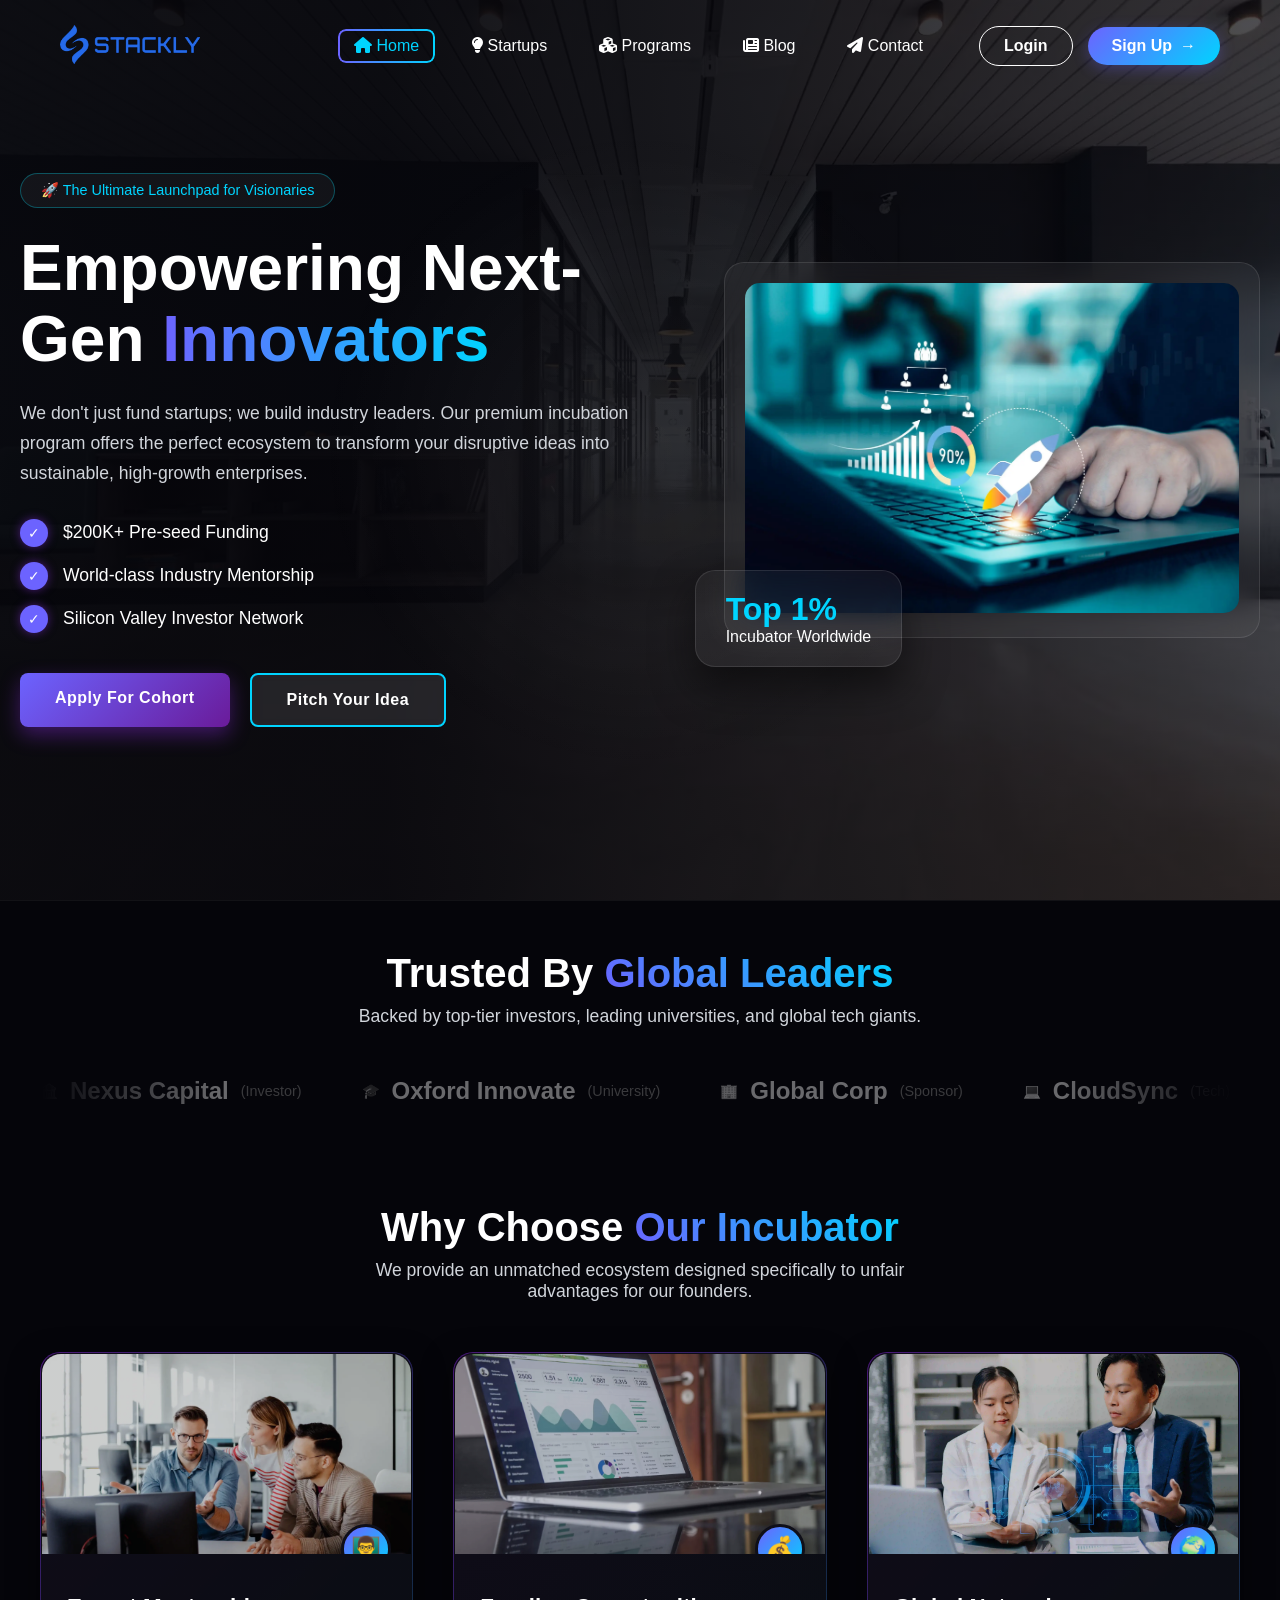
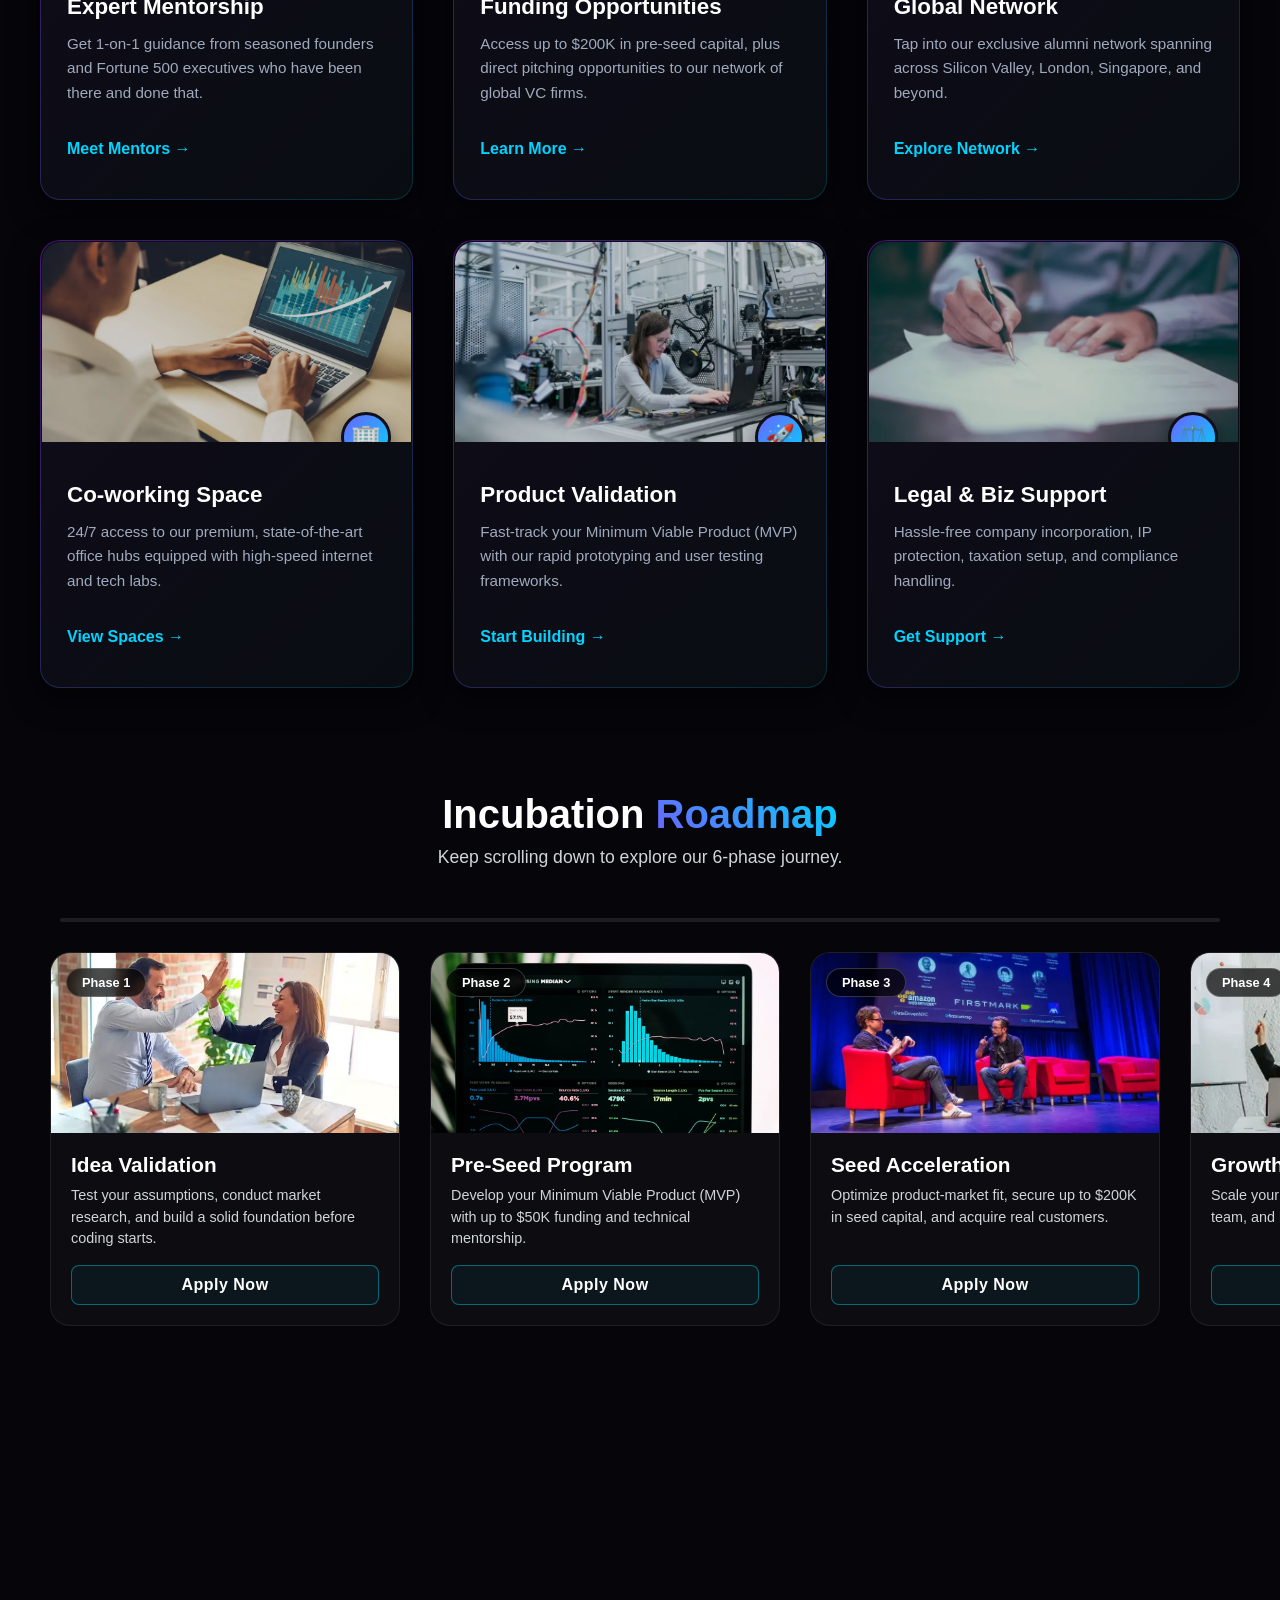
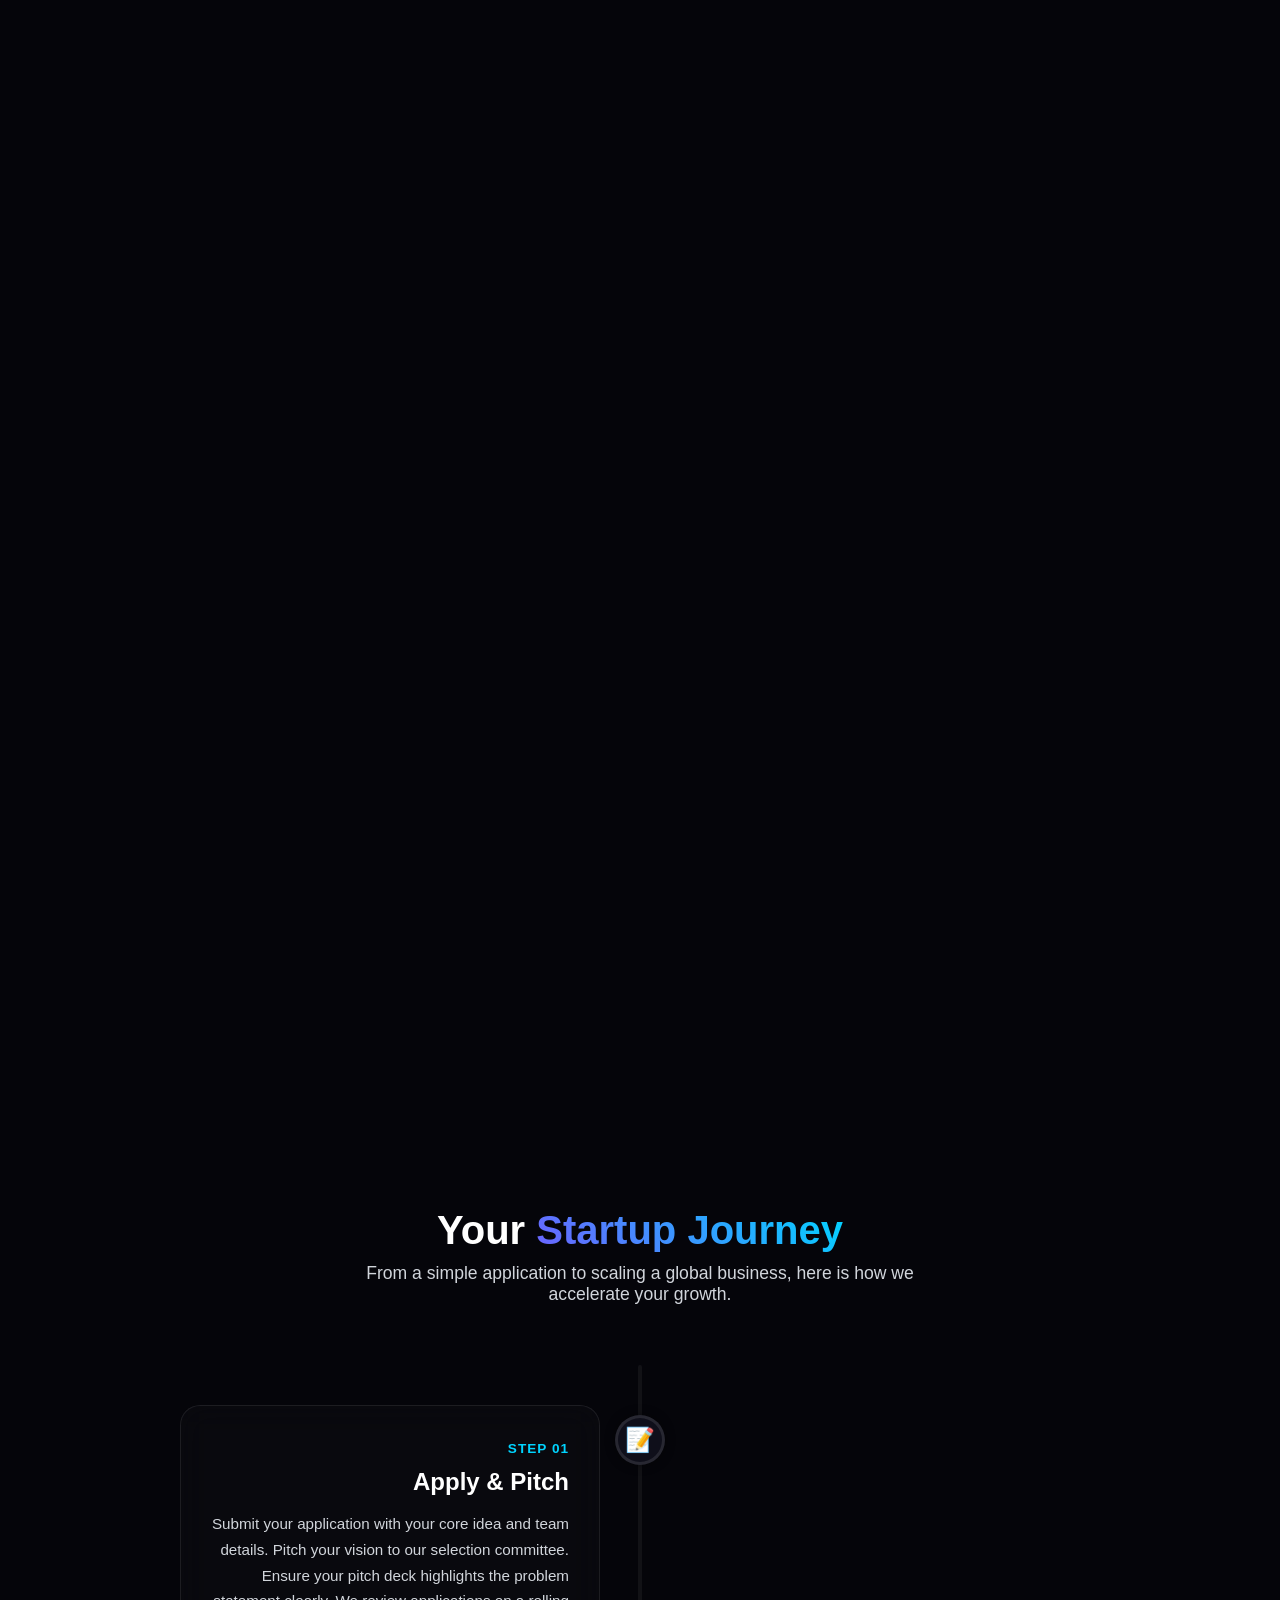
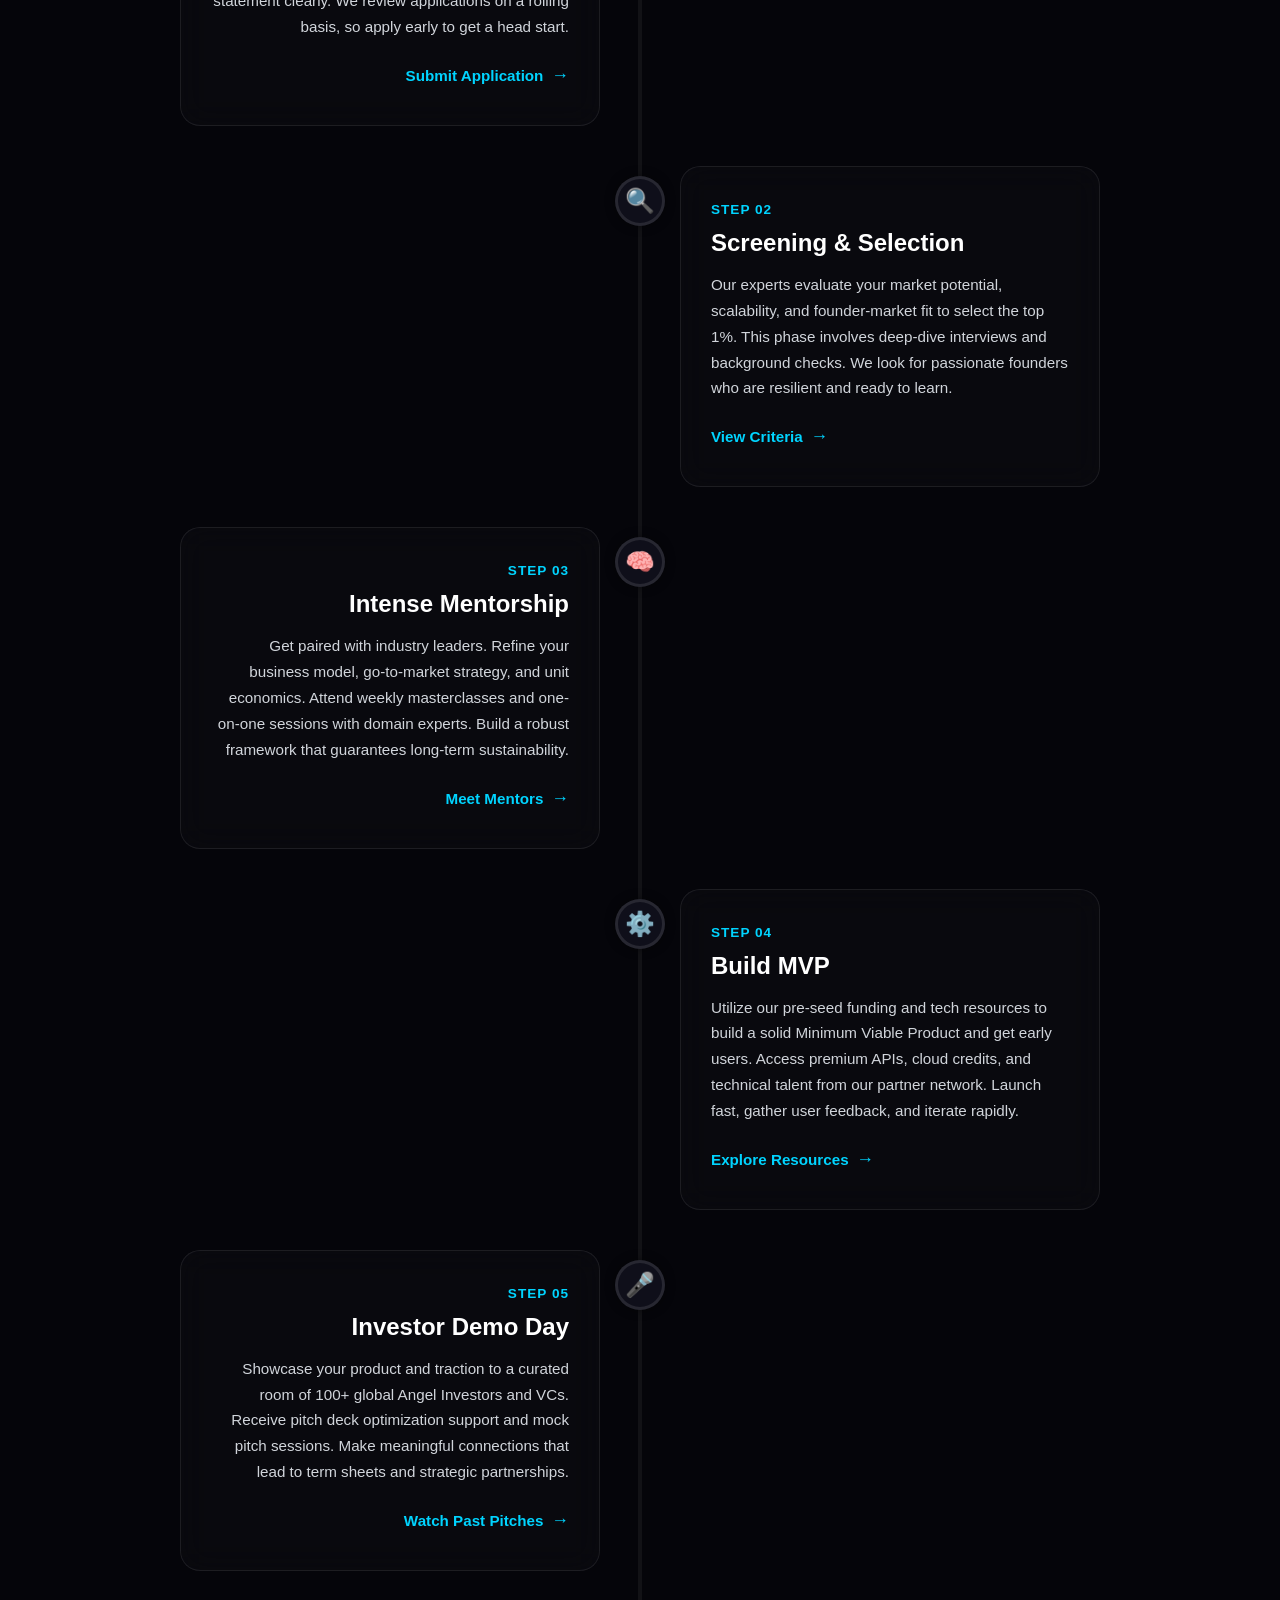
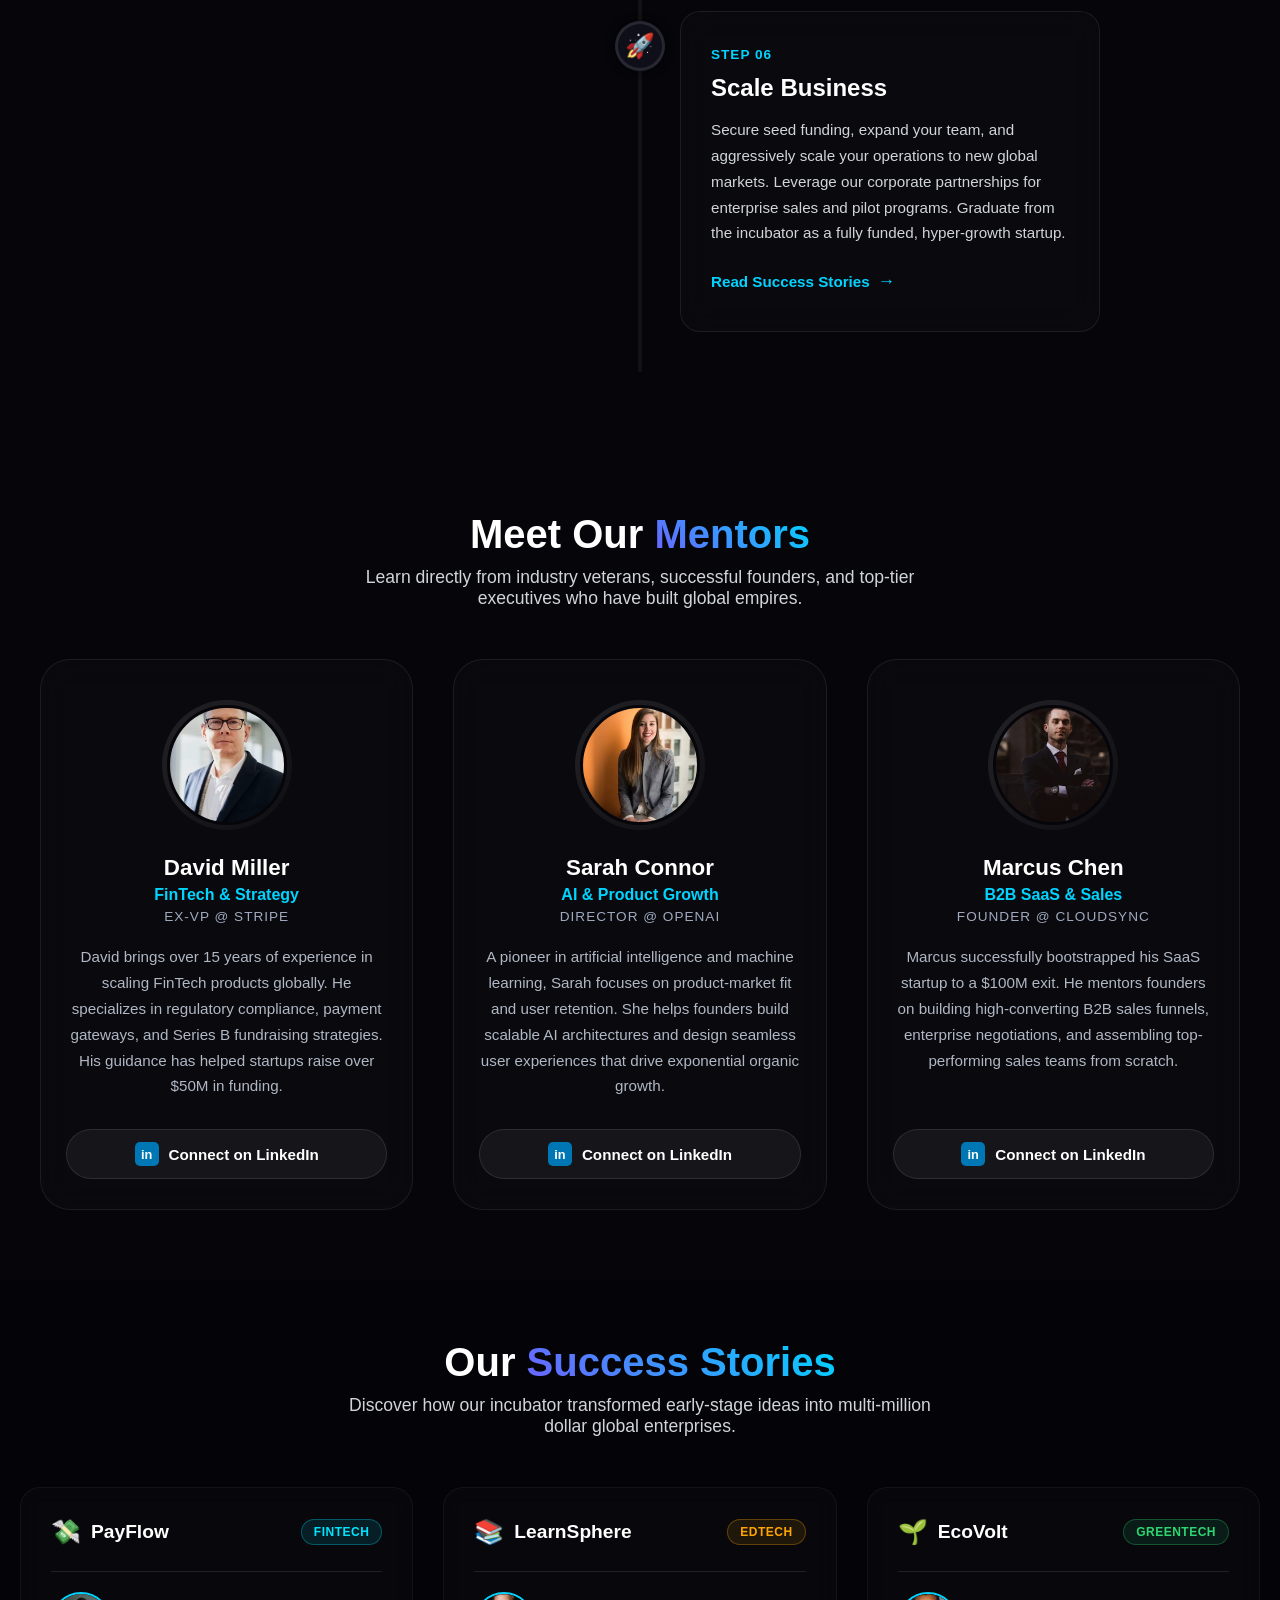
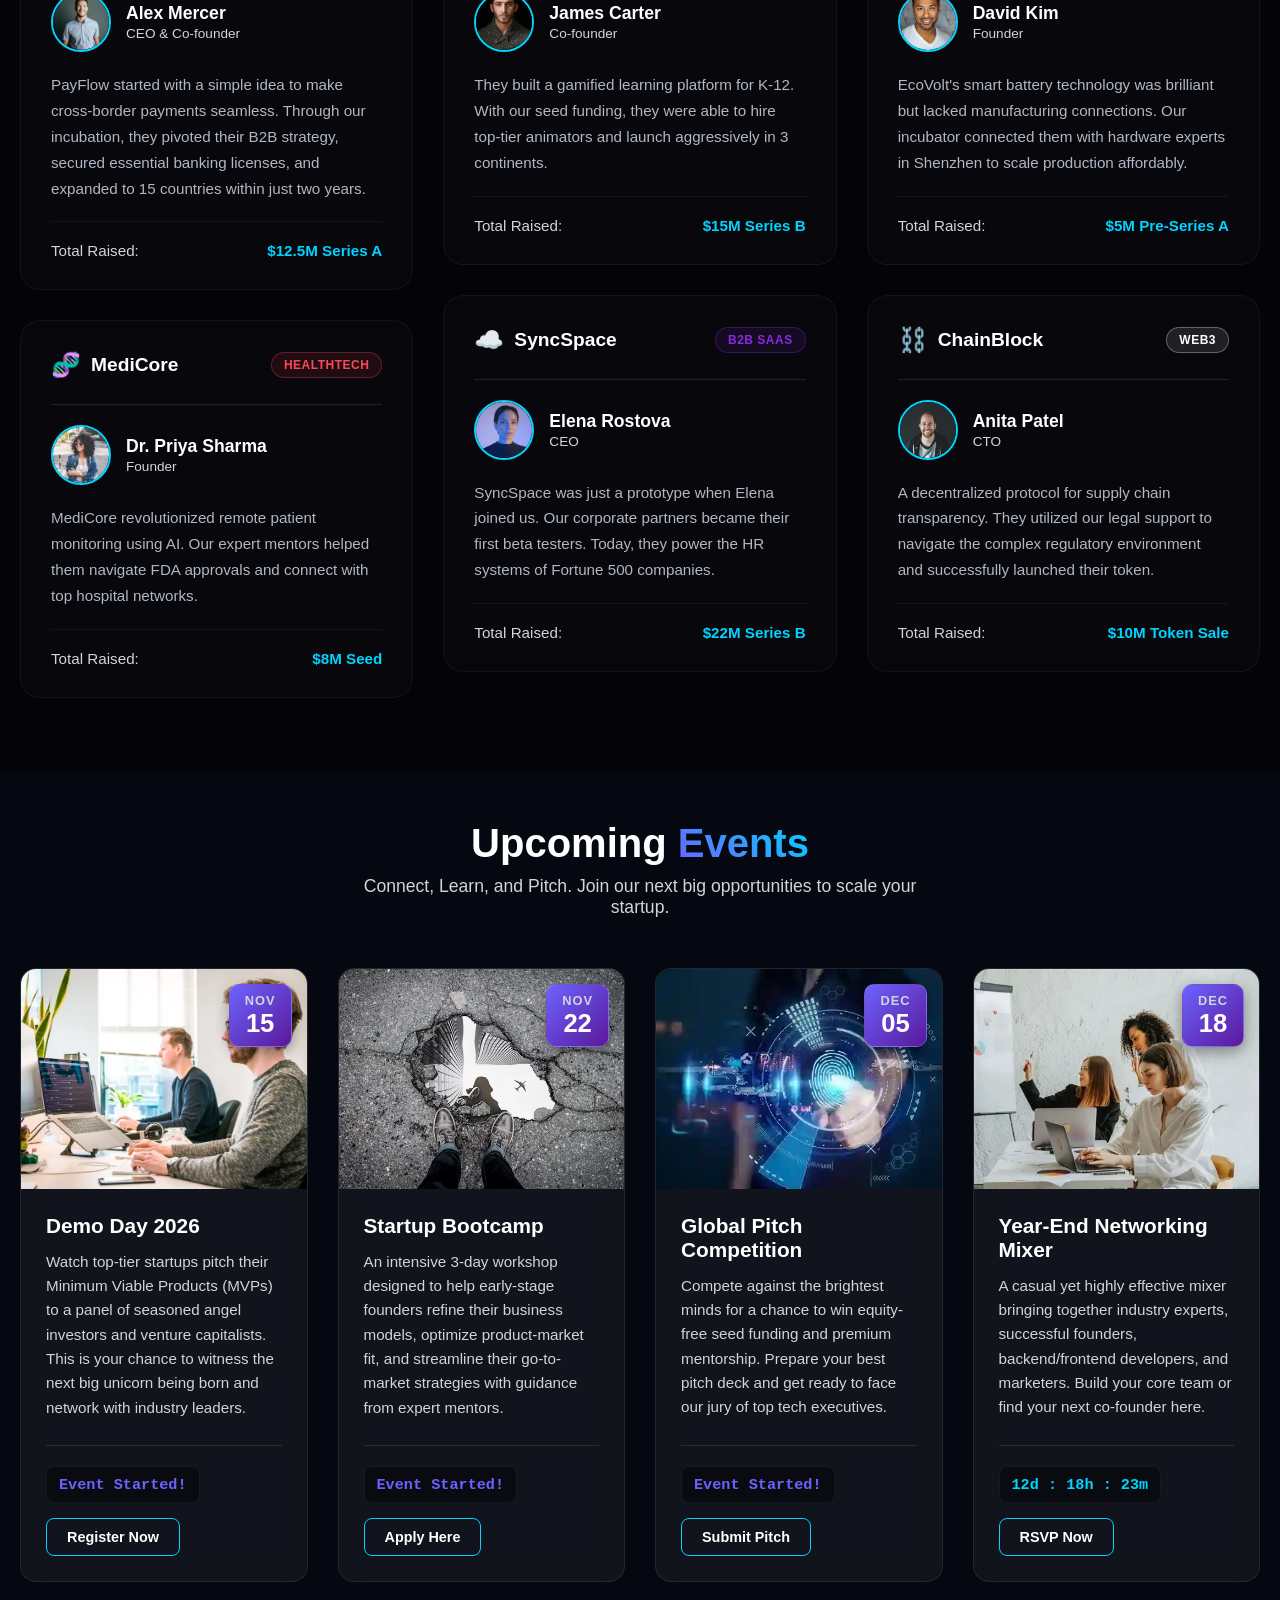
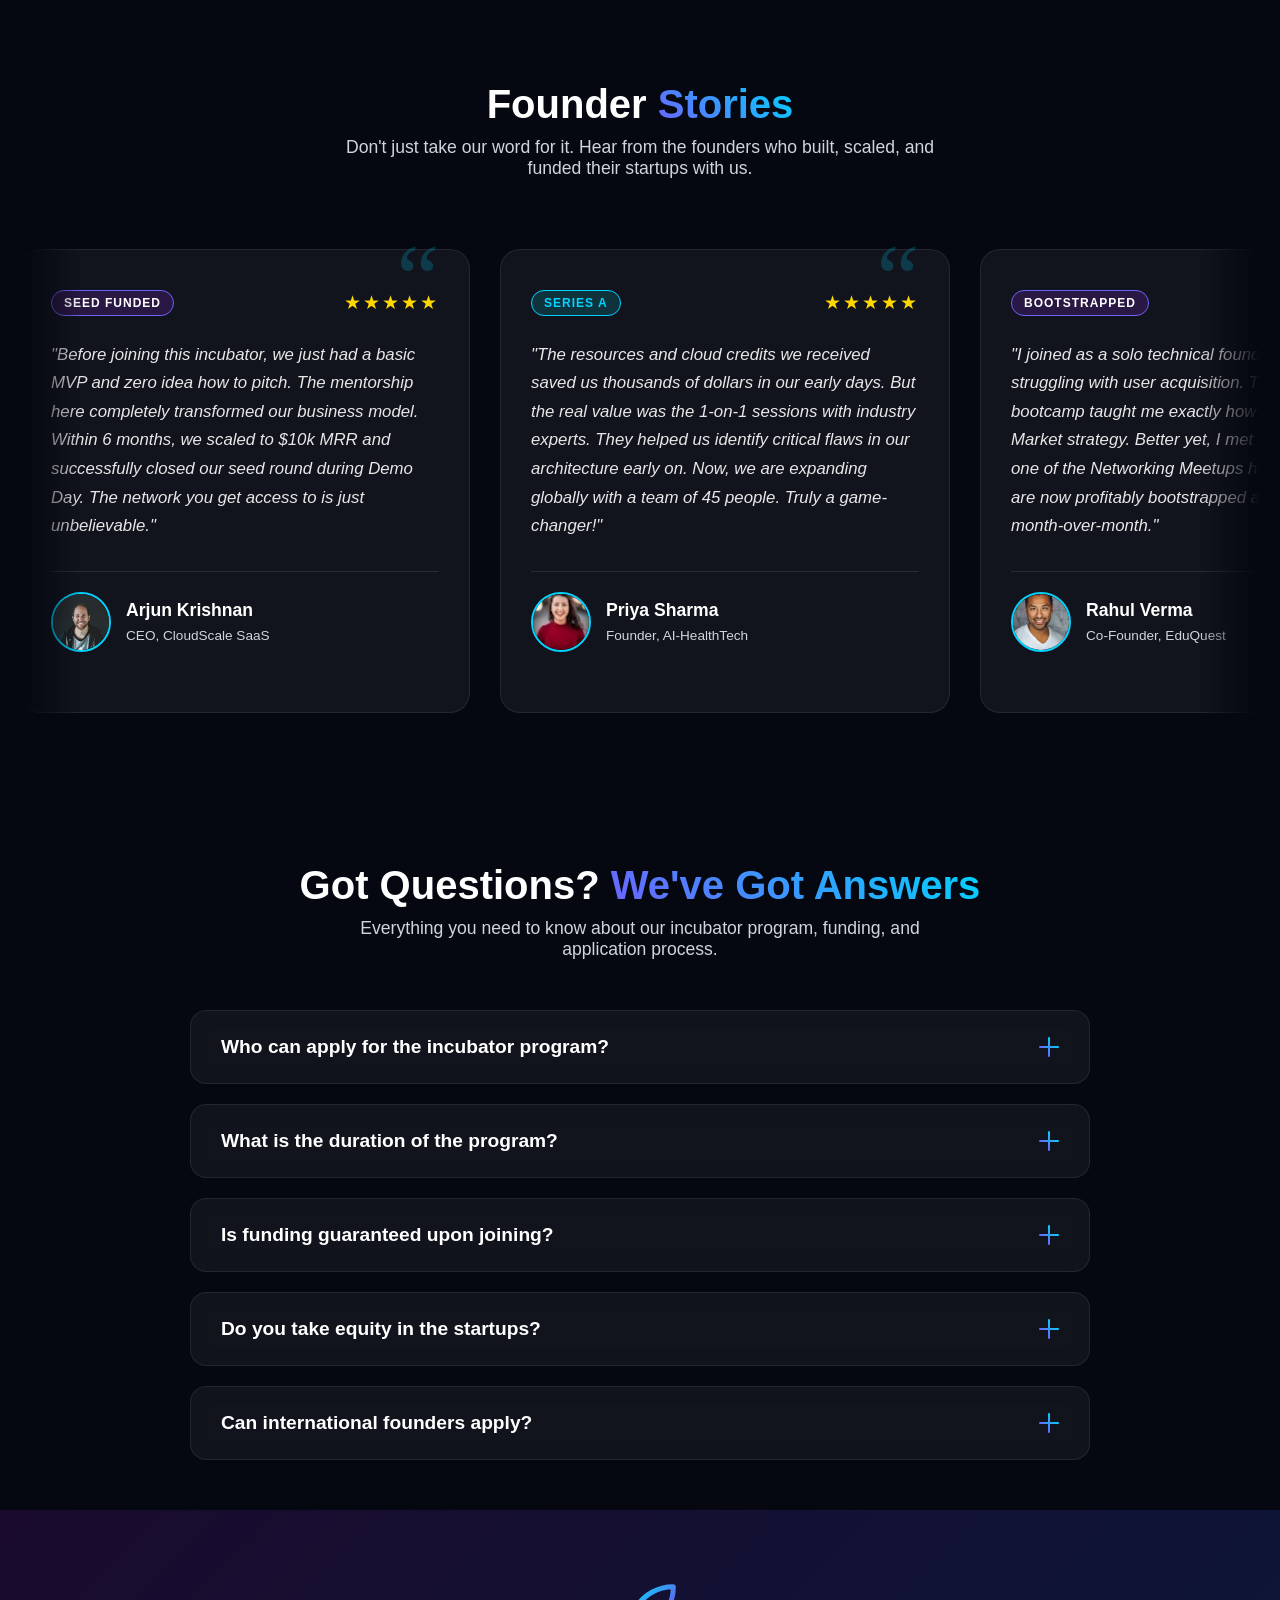
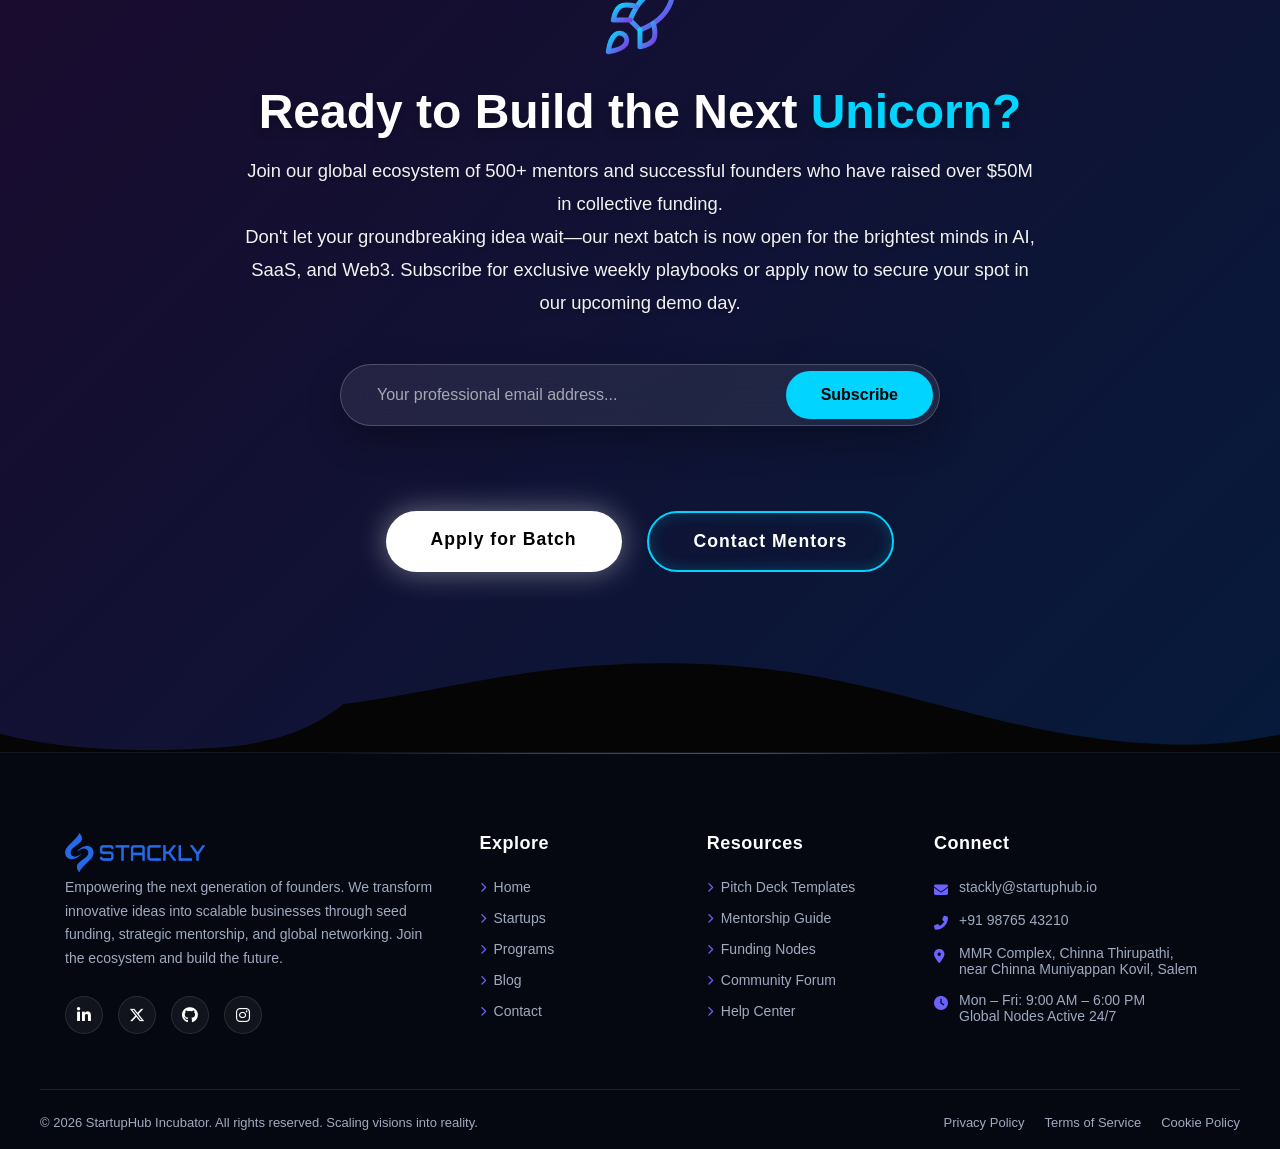
==== commit 692c70b1: "Startup" ====
--- a/index.html
+++ b/index.html
@@ -1211,9 +1211,9 @@
             <div class="footer-col footer-fade-in" style="transition-delay: 0.3s;">
                 <h4>Connect</h4>
                 <ul class="footer-contact">
-                    <li><i class="fas fa-envelope"></i> hello@startuphub.io</li>
+                    <li><i class="fas fa-envelope"></i> stackly@startuphub.io</li>
                     <li><i class="fas fa-phone-alt"></i> +91 98765 43210</li>
-                    <li><i class="fas fa-map-marker-alt"></i> Innovation Hub, Startup Avenue,<br>Bangalore, KA 560001
+                    <li><i class="fas fa-map-marker-alt"></i>MMR Complex, Chinna Thirupathi,<br>near Chinna Muniyappan Kovil, Salem
                     </li>
                     <li><i class="fas fa-clock"></i> Mon – Fri: 9:00 AM – 6:00 PM<br>Global Nodes Active 24/7</li>
                 </ul>
--- a/common.css
+++ b/common.css
@@ -176,7 +176,7 @@
 
   .nav-wrapper {
     position: fixed;
-    top: 20px;
+    top: 0px;
     left: -100%;
     width: 100%;
     height: 100vh;
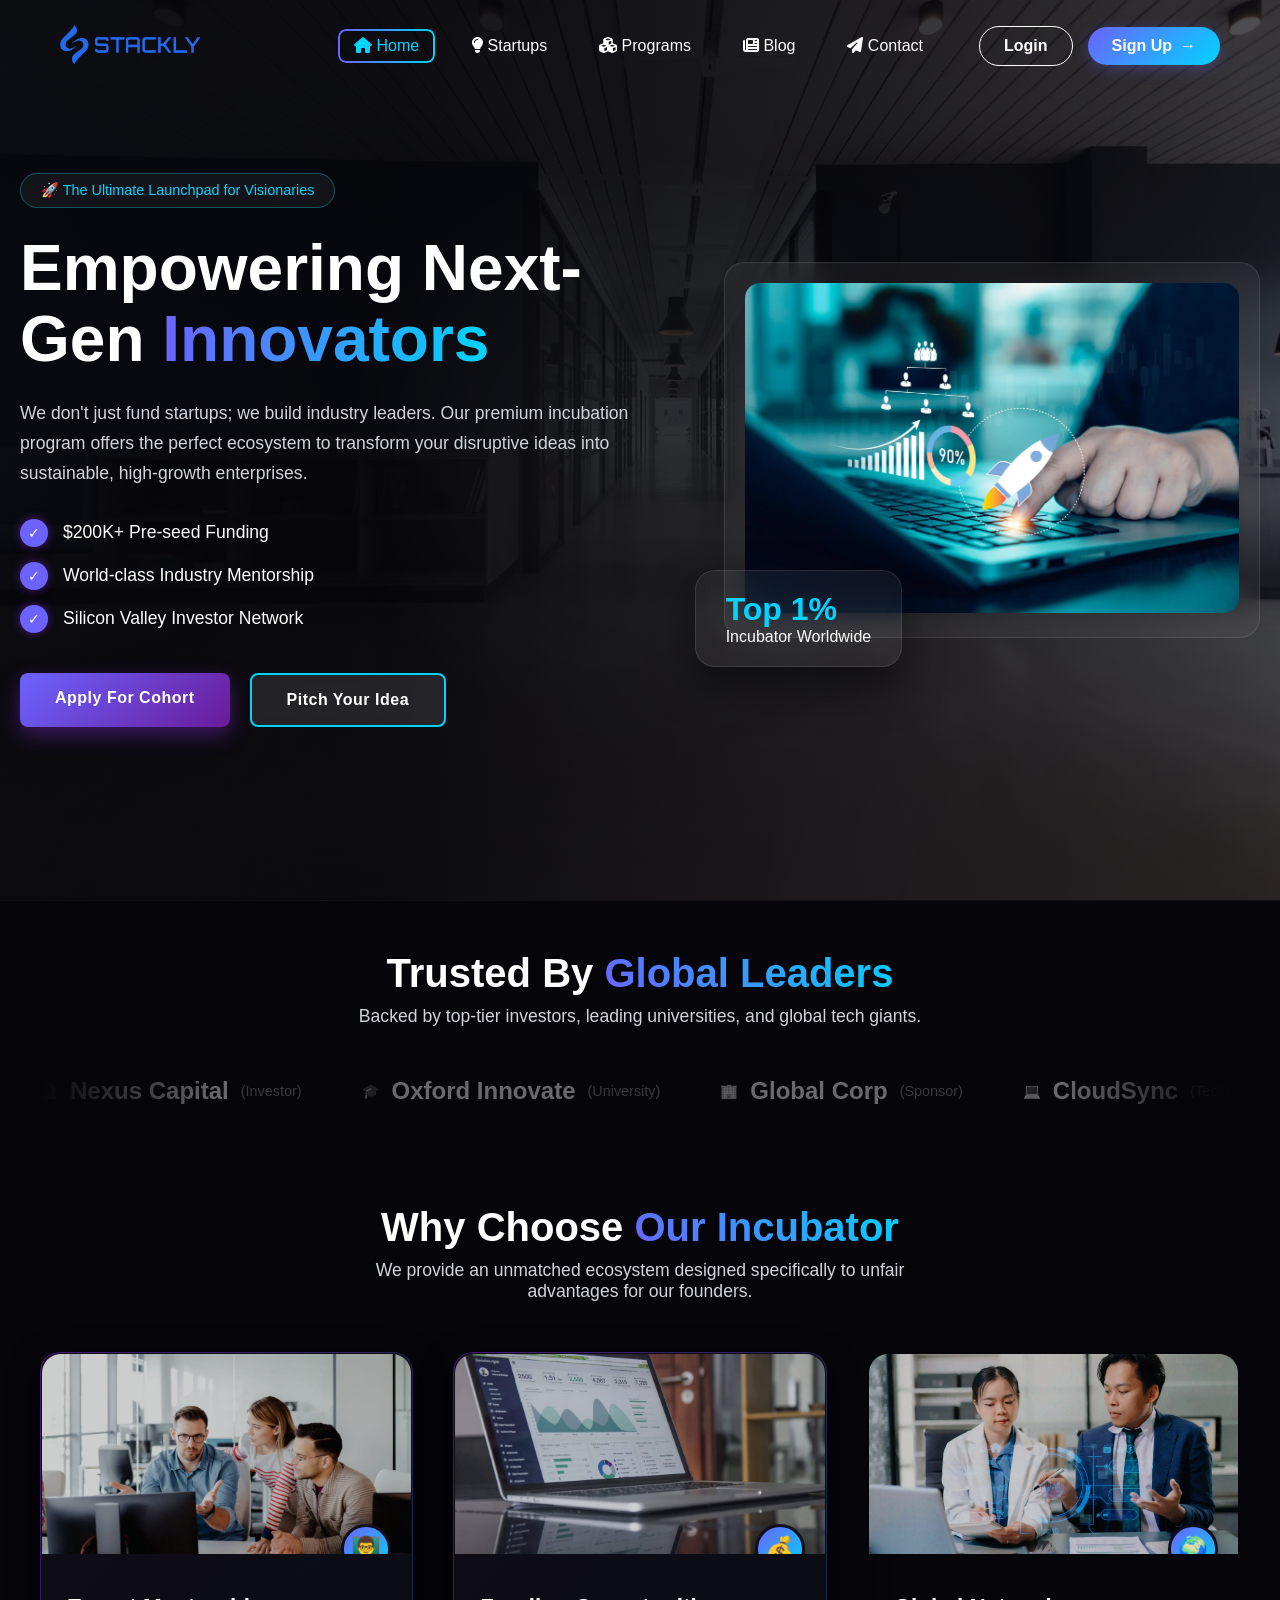
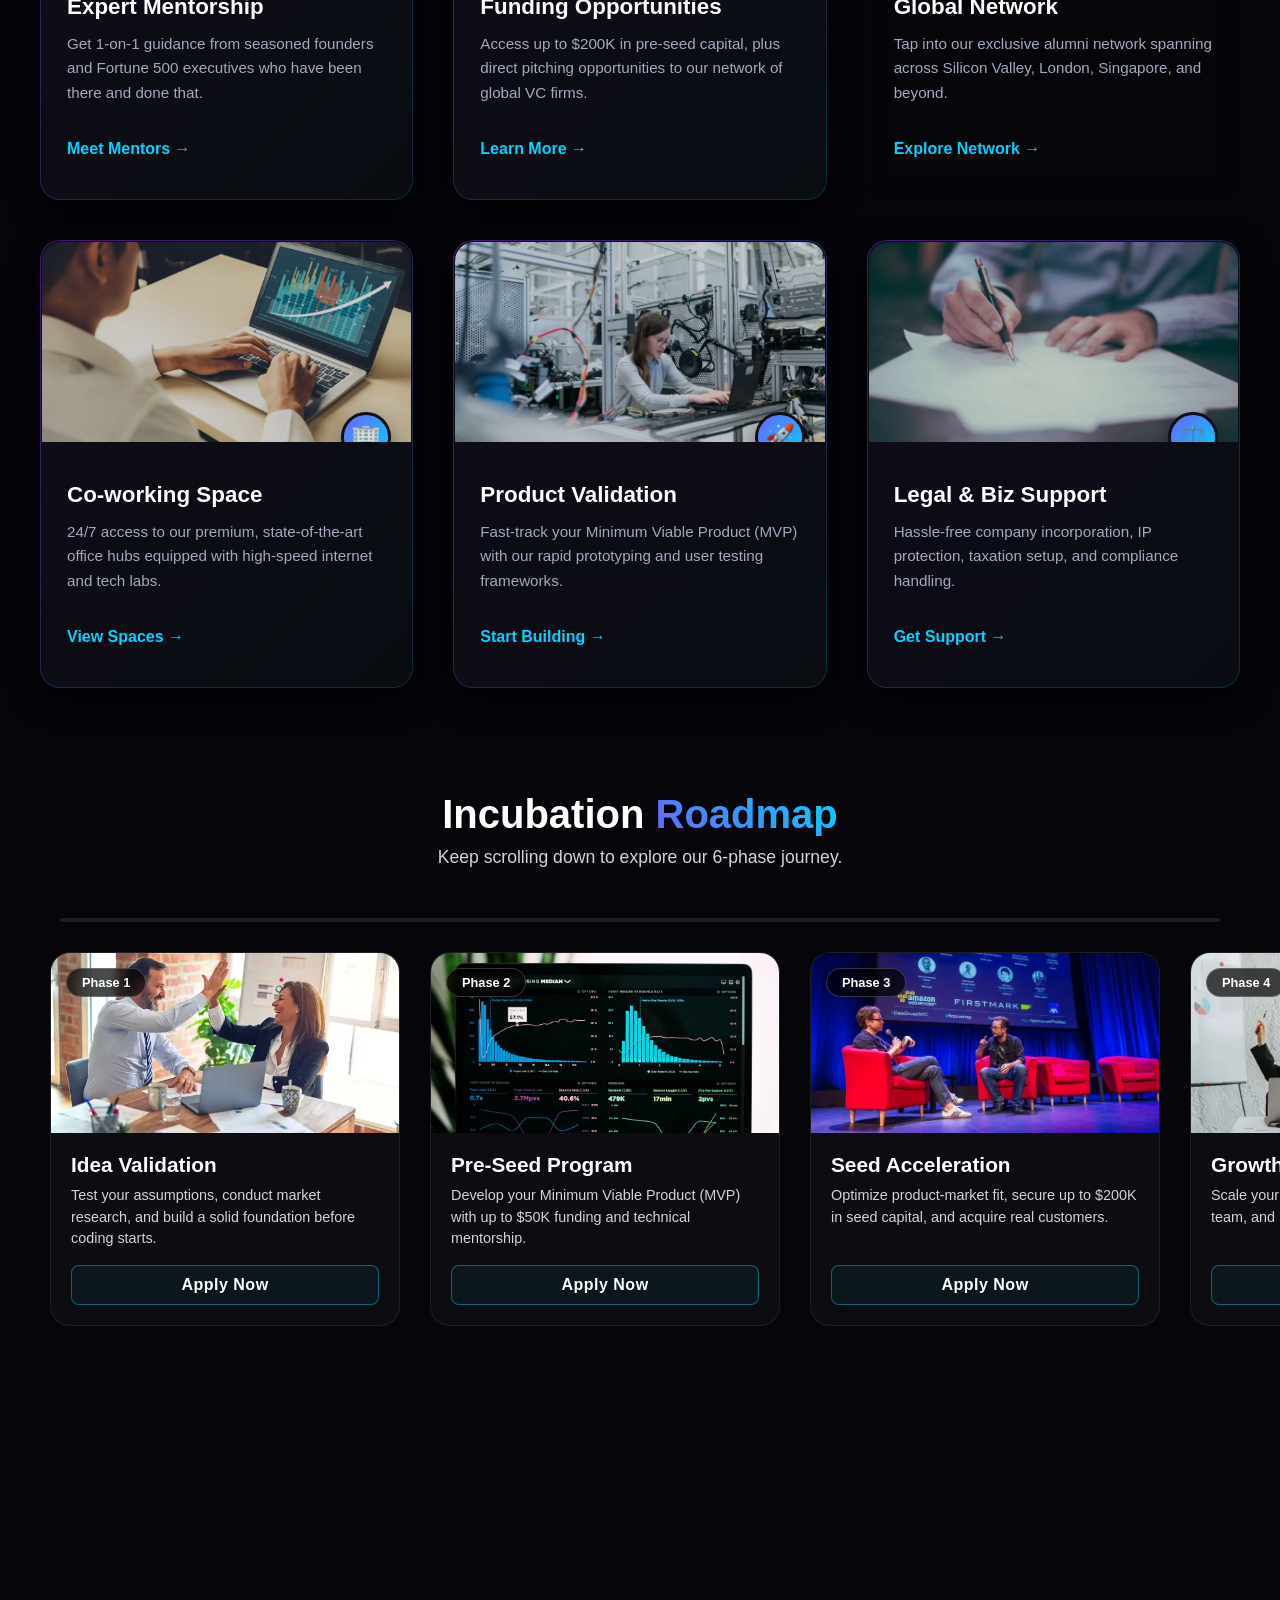
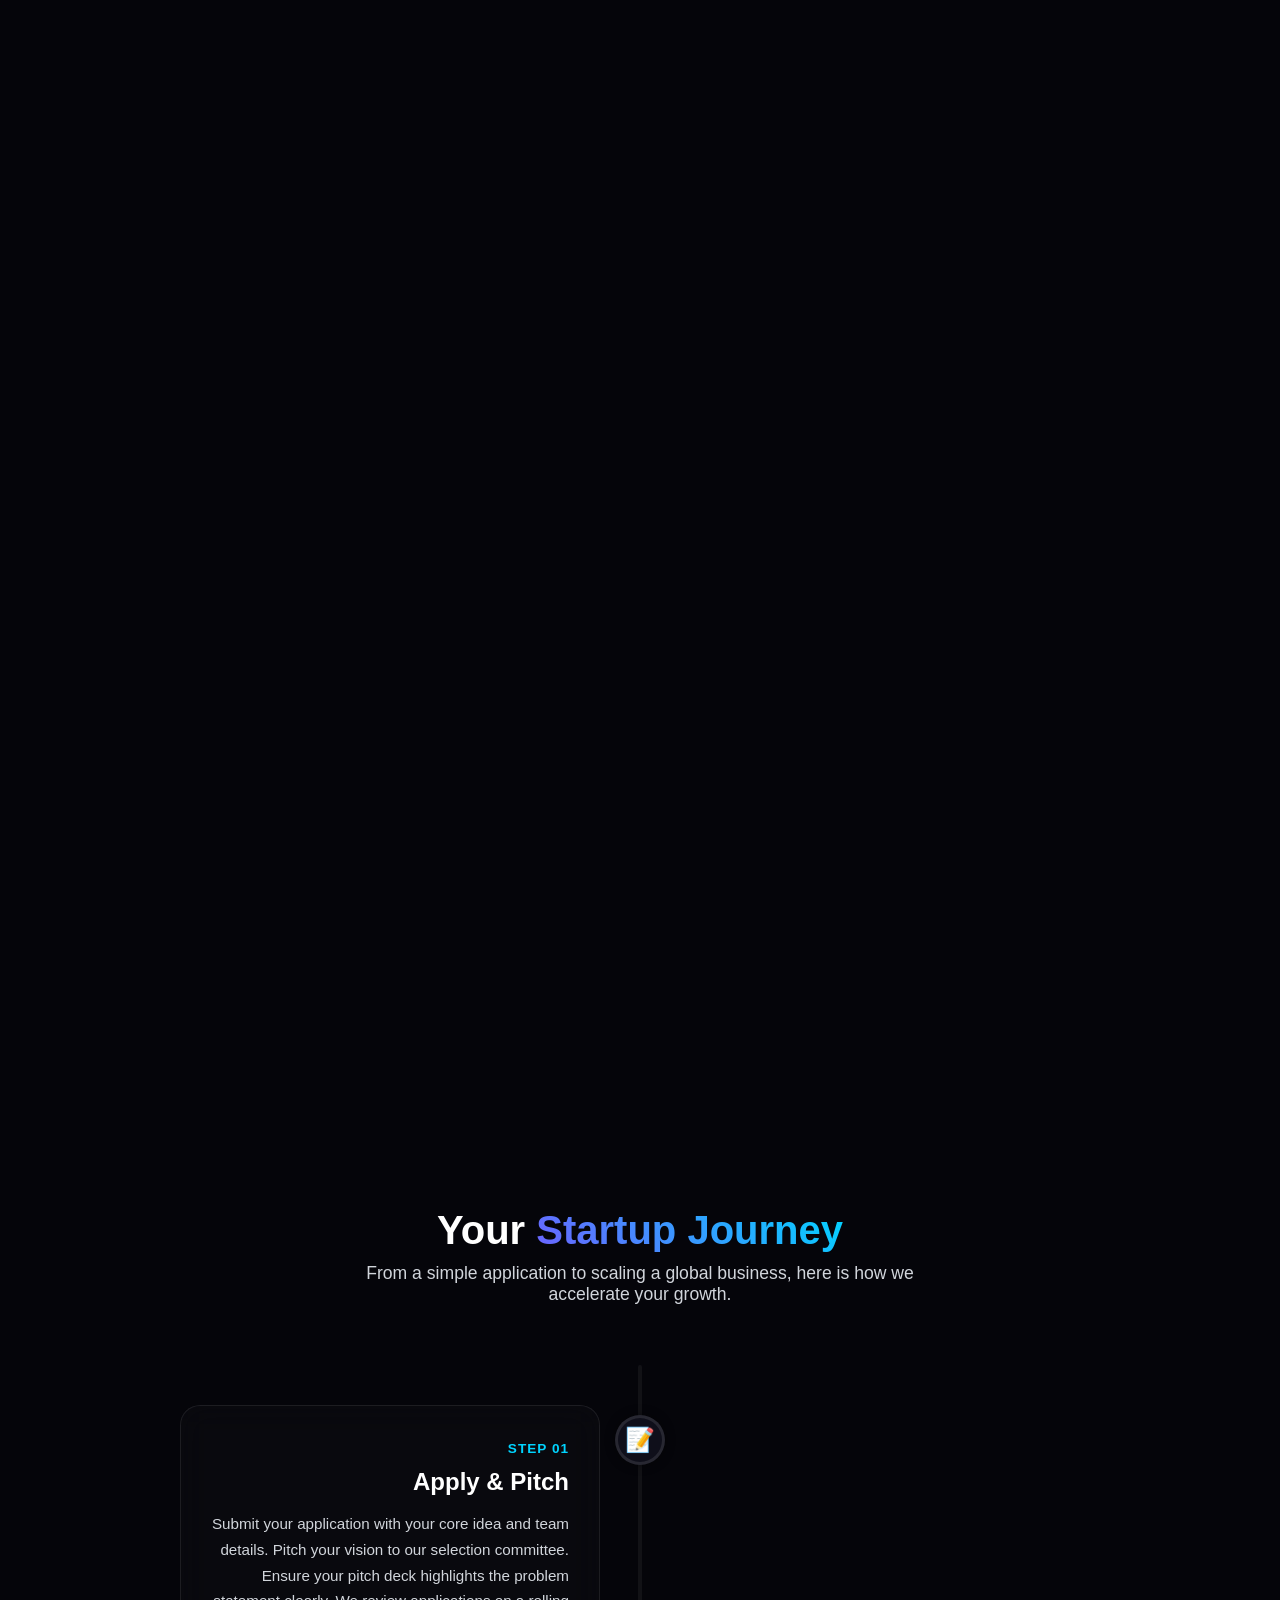
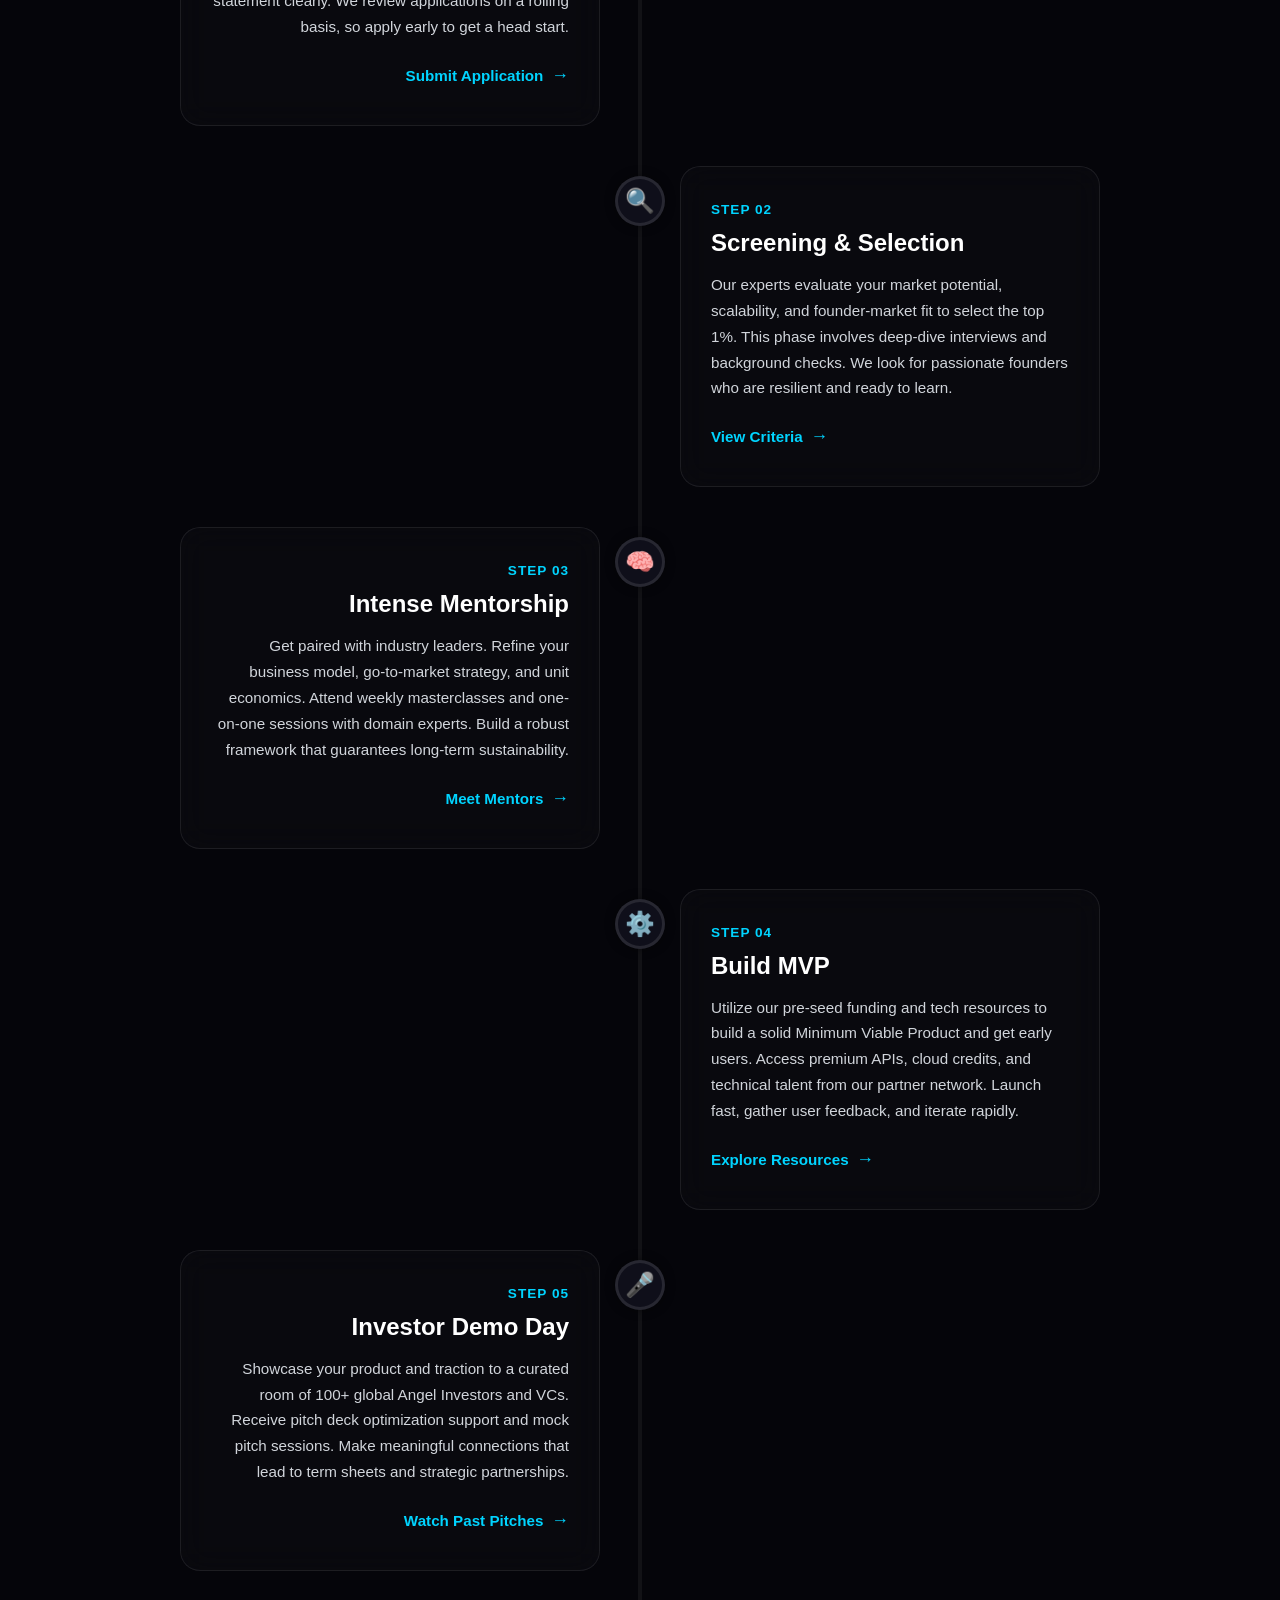
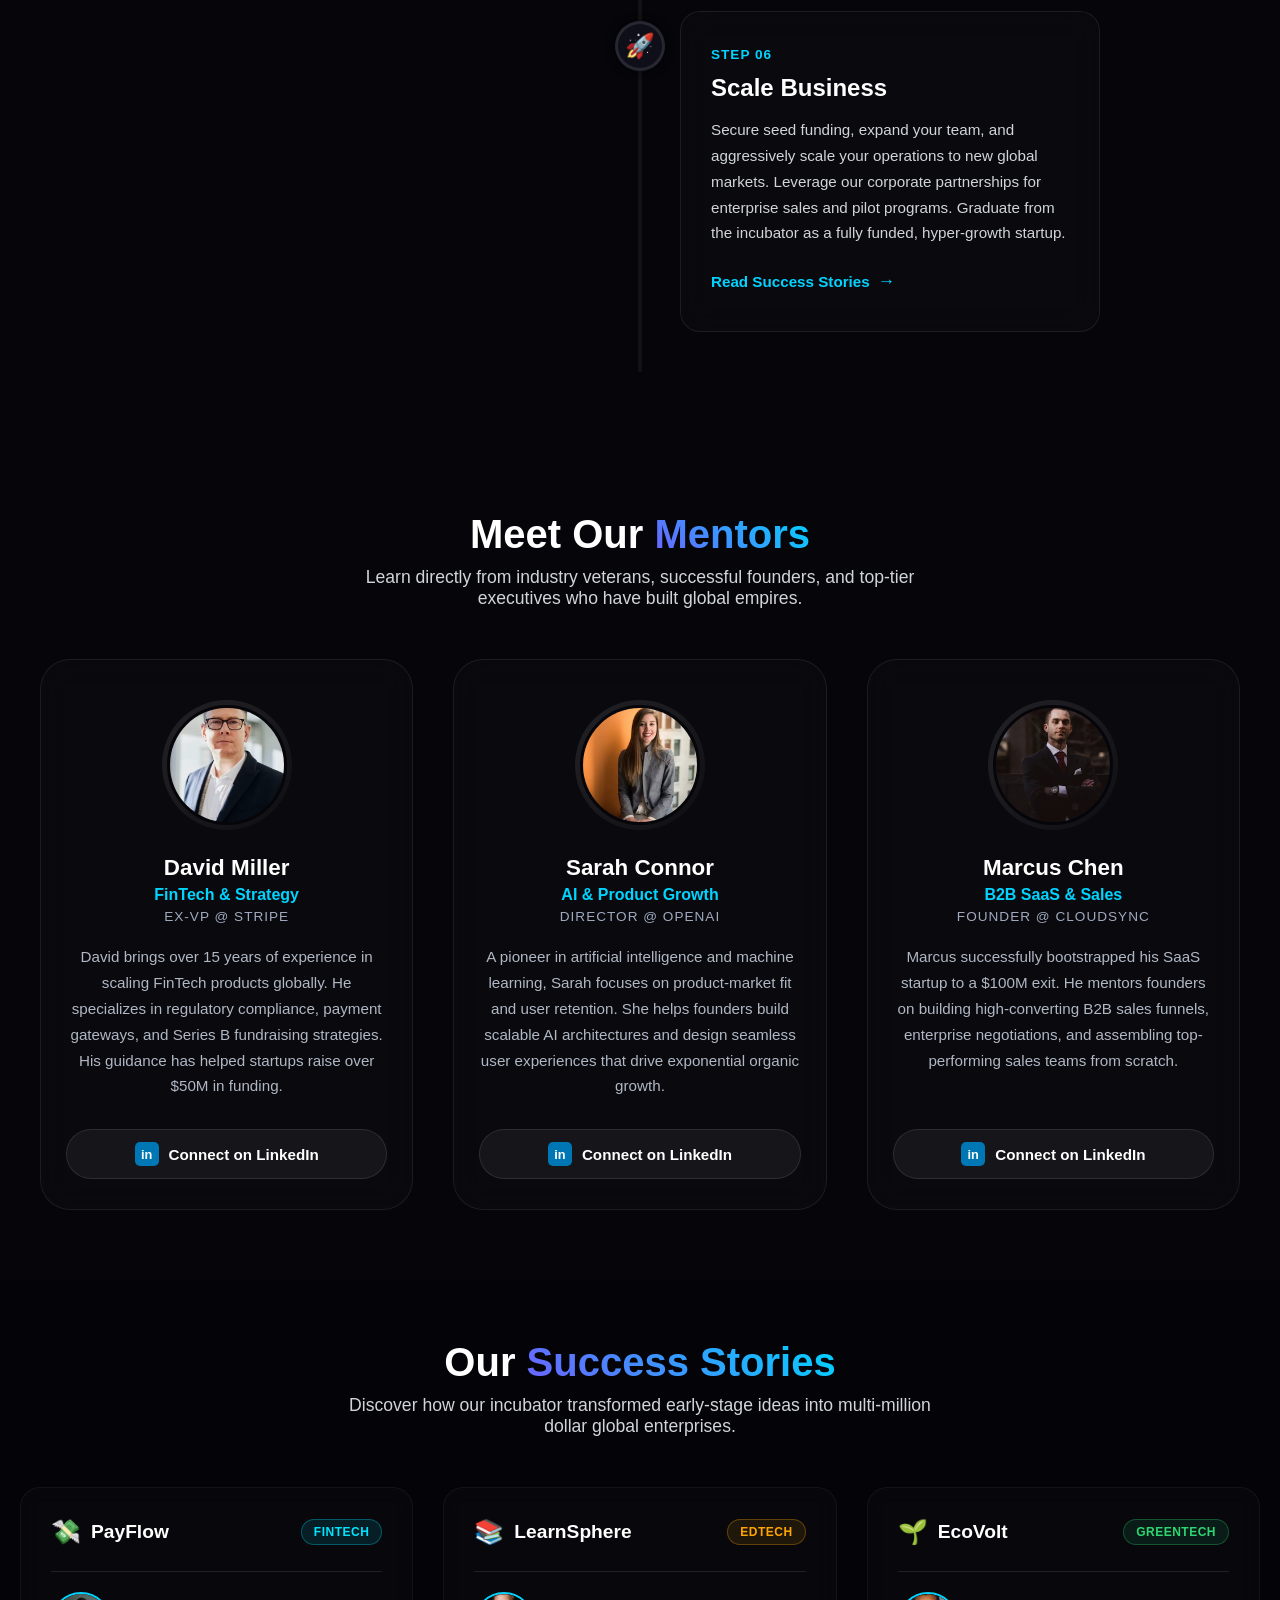
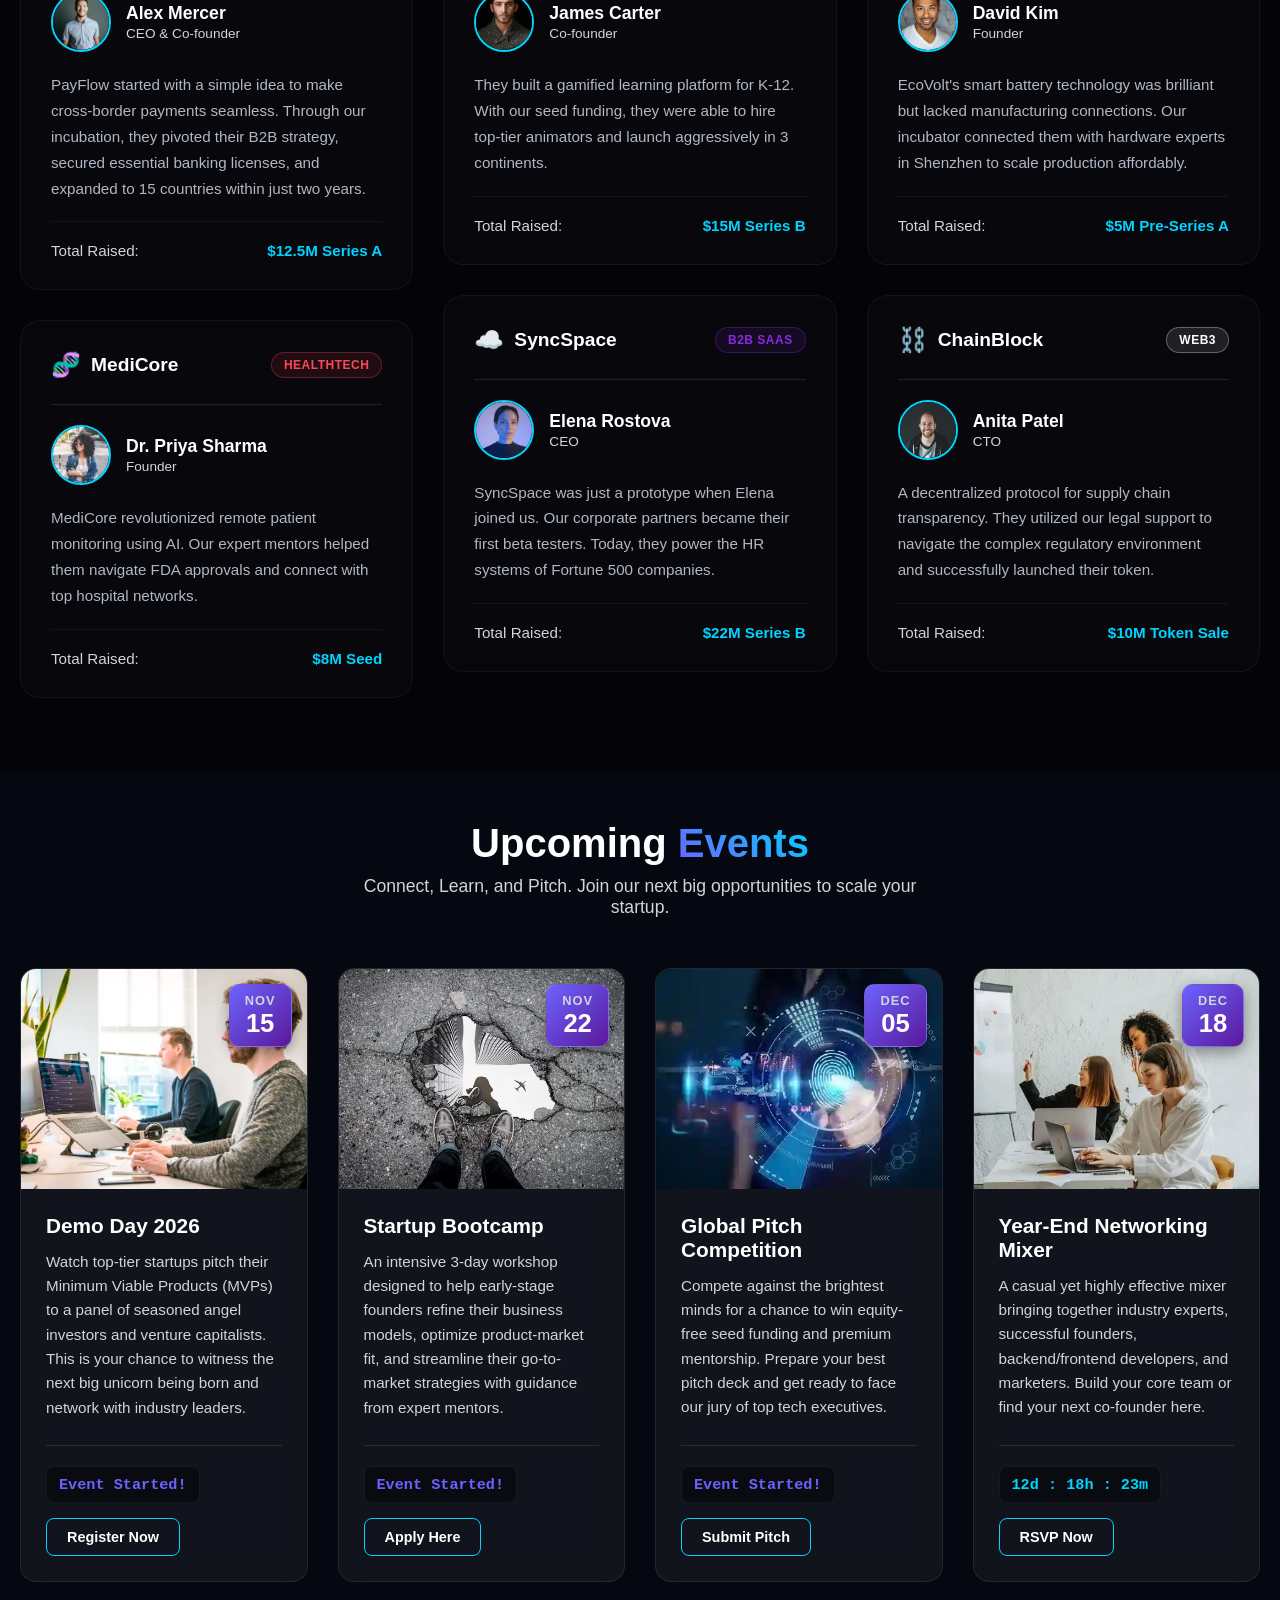
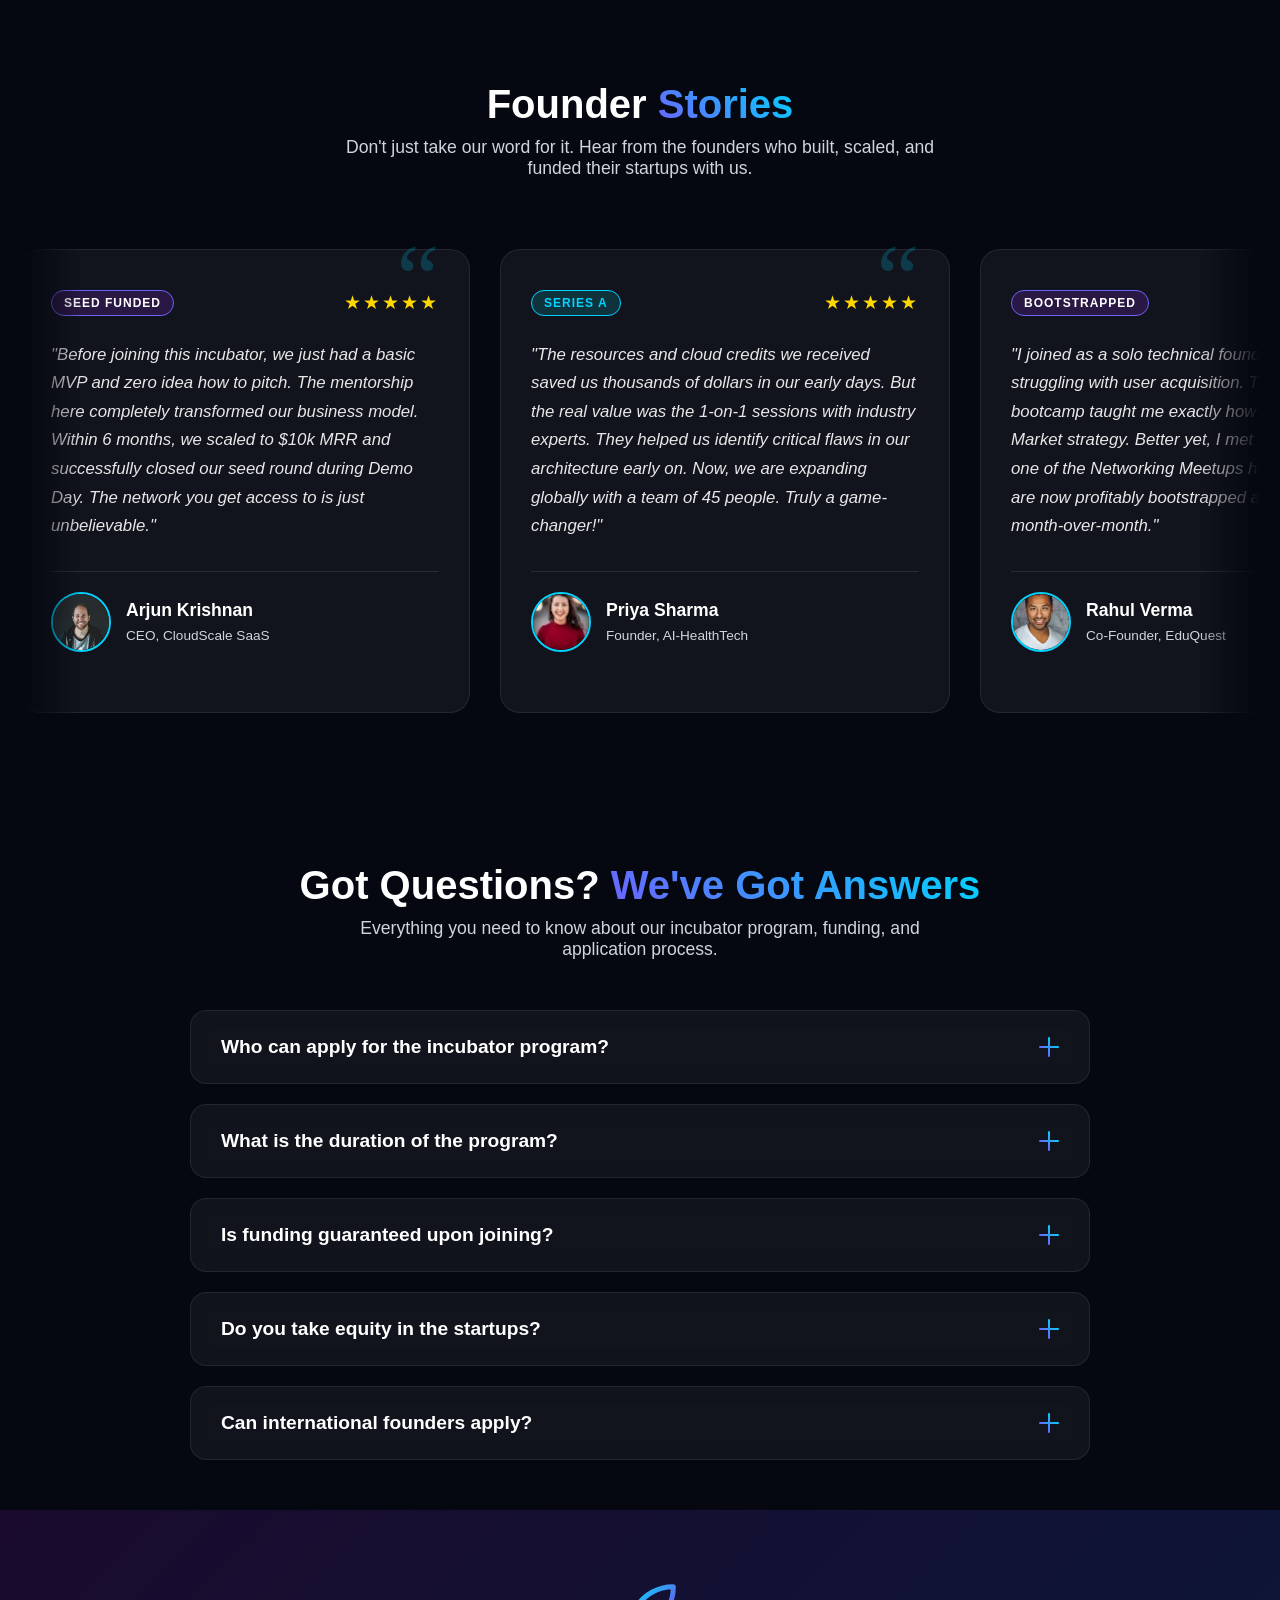
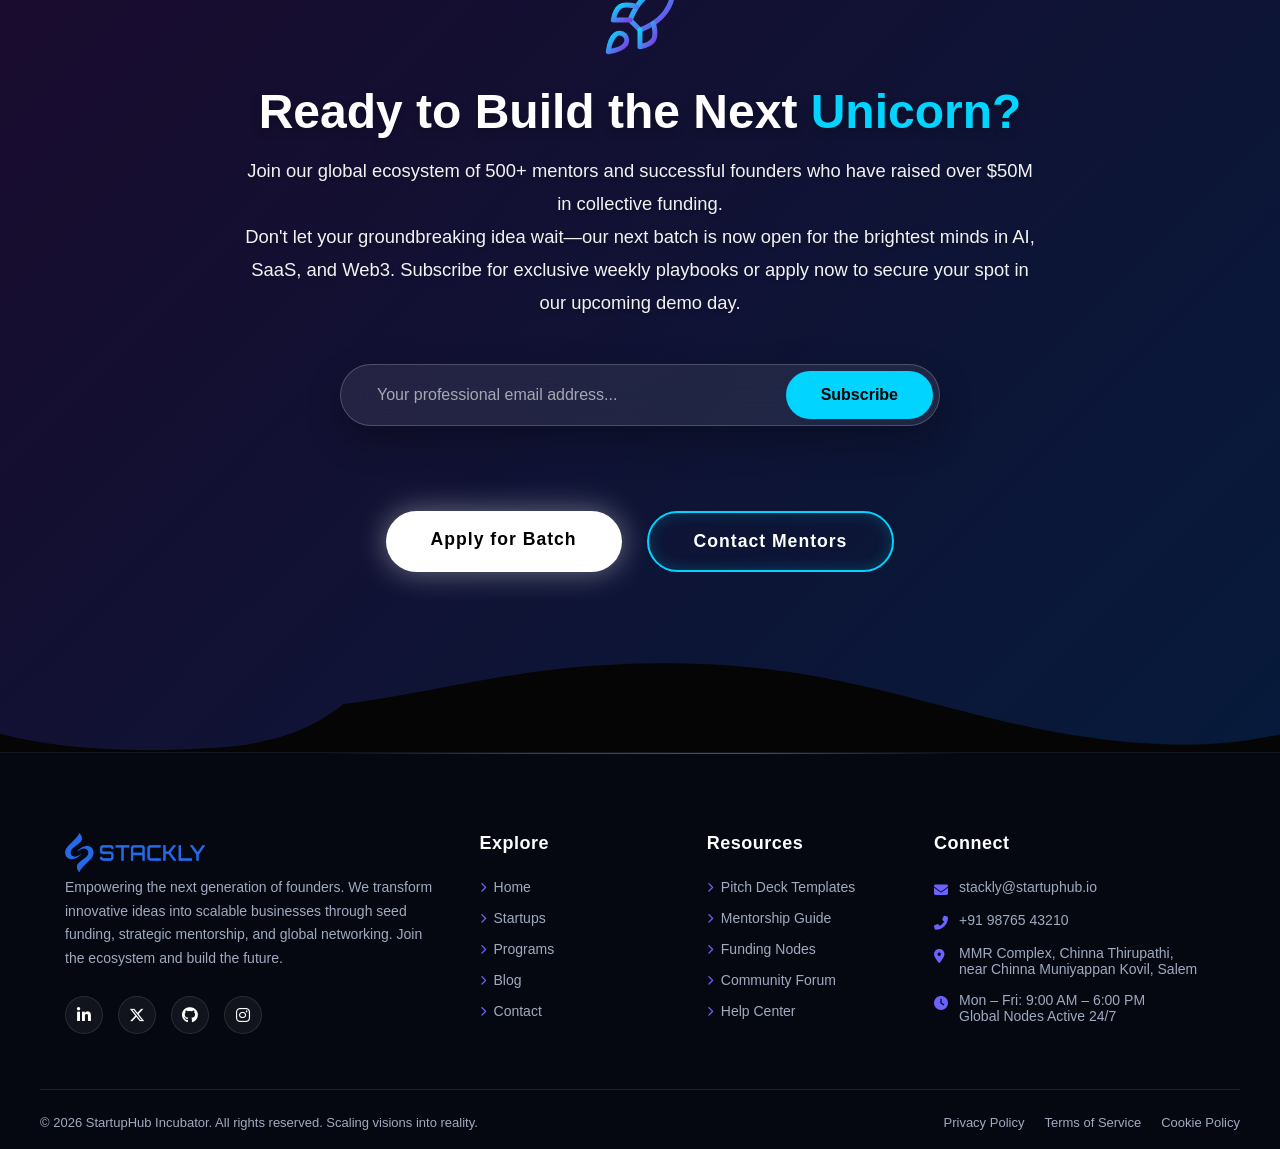
==== commit 8c217acf: "Startup" ====
--- a/index.html
+++ b/index.html
@@ -154,8 +154,7 @@
 
                 <div class="advantage-card tilt-card">
                     <div class="card-img-container">
-                        <img src="./asset/a6.webp"
-                            alt="Mentorship" class="adv-img">
+                        <img src="./asset/a6.webp" alt="Mentorship" class="adv-img">
                         <div class="animated-icon">👨‍🏫</div>
                     </div>
                     <div class="adv-content">
@@ -168,8 +167,7 @@
 
                 <div class="advantage-card tilt-card">
                     <div class="card-img-container">
-                        <img src="./asset/a8.webp"
-                            alt="Funding" class="adv-img">
+                        <img src="./asset/a8.webp" alt="Funding" class="adv-img">
                         <div class="animated-icon">💰</div>
                     </div>
                     <div class="adv-content">
@@ -182,8 +180,7 @@
 
                 <div class="advantage-card tilt-card">
                     <div class="card-img-container">
-                        <img src="./asset/d5.webp"
-                            alt="Network" class="adv-img">
+                        <img src="./asset/d5.webp" alt="Network" class="adv-img">
                         <div class="animated-icon">🌍</div>
                     </div>
                     <div class="adv-content">
@@ -196,8 +193,7 @@
 
                 <div class="advantage-card tilt-card">
                     <div class="card-img-container">
-                        <img src="./asset/d6.webp"
-                            alt="Workspace" class="adv-img">
+                        <img src="./asset/d6.webp" alt="Workspace" class="adv-img">
                         <div class="animated-icon">🏢</div>
                     </div>
                     <div class="adv-content">
@@ -210,8 +206,7 @@
 
                 <div class="advantage-card tilt-card">
                     <div class="card-img-container">
-                        <img src="./asset/i3.webp"
-                            alt="Validation" class="adv-img">
+                        <img src="./asset/i3.webp" alt="Validation" class="adv-img">
                         <div class="animated-icon">🚀</div>
                     </div>
                     <div class="adv-content">
@@ -224,8 +219,7 @@
 
                 <div class="advantage-card tilt-card">
                     <div class="card-img-container">
-                        <img src="./asset/i2.webp"
-                            alt="Legal Support" class="adv-img">
+                        <img src="./asset/i2.webp" alt="Legal Support" class="adv-img">
                         <div class="animated-icon">⚖️</div>
                     </div>
                     <div class="adv-content">
@@ -264,8 +258,7 @@
 
                 <div class="program-card">
                     <div class="card-img-box">
-                        <img src="./asset/h22.webp"
-                            alt="Idea Validation" class="prog-img">
+                        <img src="./asset/h22.webp" alt="Idea Validation" class="prog-img">
                         <div class="gradient-overlay"></div>
                         <span class="phase-badge">Phase 1</span>
                     </div>
@@ -280,8 +273,7 @@
 
                 <div class="program-card">
                     <div class="card-img-box">
-                        <img src="./asset/a1.webp" alt="Pre-Seed"
-                            class="prog-img">
+                        <img src="./asset/a1.webp" alt="Pre-Seed" class="prog-img">
                         <div class="gradient-overlay"></div>
                         <span class="phase-badge">Phase 2</span>
                     </div>
@@ -296,8 +288,7 @@
 
                 <div class="program-card">
                     <div class="card-img-box">
-                        <img src="./asset/t2.webp" alt="Seed"
-                            class="prog-img">
+                        <img src="./asset/t2.webp" alt="Seed" class="prog-img">
                         <div class="gradient-overlay"></div>
                         <span class="phase-badge">Phase 3</span>
                     </div>
@@ -312,8 +303,7 @@
 
                 <div class="program-card">
                     <div class="card-img-box">
-                        <img src="./asset/t7.webp" alt="Growth"
-                            class="prog-img">
+                        <img src="./asset/t7.webp" alt="Growth" class="prog-img">
                         <div class="gradient-overlay"></div>
                         <span class="phase-badge">Phase 4</span>
                     </div>
@@ -327,8 +317,7 @@
 
                 <div class="program-card">
                     <div class="card-img-box">
-                        <img src="./asset/t10.webp"
-                            alt="Expansion" class="prog-img">
+                        <img src="./asset/t10.webp" alt="Expansion" class="prog-img">
                         <div class="gradient-overlay"></div>
                         <span class="phase-badge highlight-badge">Phase 5</span>
                     </div>
@@ -343,8 +332,7 @@
 
                 <div class="program-card">
                     <div class="card-img-box">
-                        <img src="./asset/t14.webp" alt="Series A"
-                            class="prog-img">
+                        <img src="./asset/t14.webp" alt="Series A" class="prog-img">
                         <div class="gradient-overlay"></div>
                         <span class="phase-badge highlight-badge">Phase 6</span>
                     </div>
@@ -467,8 +455,7 @@
 
                 <div class="mentor-card">
                     <div class="mentor-img-wrapper">
-                        <img src="./asset/i4.webp"
-                            alt="John Doe" class="mentor-img">
+                        <img src="./asset/i4.webp" alt="John Doe" class="mentor-img">
                         <div class="img-glow"></div>
                     </div>
                     <div class="mentor-info">
@@ -487,8 +474,7 @@
 
                 <div class="mentor-card">
                     <div class="mentor-img-wrapper">
-                        <img src="./asset/i5.webp"
-                            alt="Sarah Connor" class="mentor-img">
+                        <img src="./asset/i5.webp" alt="Sarah Connor" class="mentor-img">
                         <div class="img-glow"></div>
                     </div>
                     <div class="mentor-info">
@@ -507,8 +493,7 @@
 
                 <div class="mentor-card">
                     <div class="mentor-img-wrapper">
-                        <img src="./asset/i6.webp"
-                            alt="Marcus Chen" class="mentor-img">
+                        <img src="./asset/i6.webp" alt="Marcus Chen" class="mentor-img">
                         <div class="img-glow"></div>
                     </div>
                     <div class="mentor-info">
@@ -547,8 +532,7 @@
                         <span class="industry-badge fintech">FinTech</span>
                     </div>
                     <div class="founder-info">
-                        <img src="./asset/c10.webp"
-                            alt="Alex" class="founder-img">
+                        <img src="./asset/c10.webp" alt="Alex" class="founder-img">
                         <div>
                             <h4>Alex Mercer</h4>
                             <p>CEO & Co-founder</p>
@@ -584,8 +568,7 @@
                         <span class="industry-badge health">HealthTech</span>
                     </div>
                     <div class="founder-info">
-                        <img src="./asset/c9.webp"
-                            alt="Priya" class="founder-img">
+                        <img src="./asset/c9.webp" alt="Priya" class="founder-img">
                         <div>
                             <h4>Dr. Priya Sharma</h4>
                             <p>Founder</p>
@@ -620,8 +603,7 @@
                         <span class="industry-badge edtech">EdTech</span>
                     </div>
                     <div class="founder-info">
-                        <img src="./asset/c6.webp"
-                            alt="James" class="founder-img">
+                        <img src="./asset/c6.webp" alt="James" class="founder-img">
                         <div>
                             <h4>James Carter</h4>
                             <p>Co-founder</p>
@@ -656,8 +638,7 @@
                         <span class="industry-badge saas">B2B SaaS</span>
                     </div>
                     <div class="founder-info">
-                        <img src="./asset/c5.webp"
-                            alt="Elena" class="founder-img">
+                        <img src="./asset/c5.webp" alt="Elena" class="founder-img">
                         <div>
                             <h4>Elena Rostova</h4>
                             <p>CEO</p>
@@ -692,8 +673,7 @@
                         <span class="industry-badge greentech">GreenTech</span>
                     </div>
                     <div class="founder-info">
-                        <img src="./asset/i7.webp"
-                            alt="David" class="founder-img">
+                        <img src="./asset/i7.webp" alt="David" class="founder-img">
                         <div>
                             <h4>David Kim</h4>
                             <p>Founder</p>
@@ -729,8 +709,7 @@
                         <span class="industry-badge web3">Web3</span>
                     </div>
                     <div class="founder-info">
-                        <img src="./asset/i8.webp"
-                            alt="Anita" class="founder-img">
+                        <img src="./asset/i8.webp" alt="Anita" class="founder-img">
                         <div>
                             <h4>Anita Patel</h4>
                             <p>CTO</p>
@@ -776,8 +755,7 @@
 
                 <div class="event-card reveal">
                     <div class="event-image">
-                        <img src="./asset/m2.webp"
-                            alt="Demo Day">
+                        <img src="./asset/m2.webp" alt="Demo Day">
                         <div class="calendar-date-badge">
                             <span class="month">NOV</span>
                             <span class="day">15</span>
@@ -799,8 +777,7 @@
 
                 <div class="event-card reveal" style="transition-delay: 0.1s;">
                     <div class="event-image">
-                        <img src="./asset/i9.webp"
-                            alt="Startup Bootcamp">
+                        <img src="./asset/i9.webp" alt="Startup Bootcamp">
                         <div class="calendar-date-badge">
                             <span class="month">NOV</span>
                             <span class="day">22</span>
@@ -822,8 +799,7 @@
 
                 <div class="event-card reveal" style="transition-delay: 0.2s;">
                     <div class="event-image">
-                        <img src="./asset/t6.webp"
-                            alt="Pitch Competition">
+                        <img src="./asset/t6.webp" alt="Pitch Competition">
                         <div class="calendar-date-badge">
                             <span class="month">DEC</span>
                             <span class="day">05</span>
@@ -845,8 +821,7 @@
 
                 <div class="event-card reveal" style="transition-delay: 0.3s;">
                     <div class="event-image">
-                        <img src="./asset/t7.webp"
-                            alt="Networking Meetup">
+                        <img src="./asset/t7.webp" alt="Networking Meetup">
                         <div class="calendar-date-badge">
                             <span class="month">DEC</span>
                             <span class="day">18</span>
@@ -892,8 +867,7 @@
                             scaled to $10k MRR and successfully closed our seed round during Demo Day. The network you
                             get access to is just unbelievable."</p>
                         <div class="founder-info">
-                            <img src="./asset/i8.webp"
-                                alt="Arjun">
+                            <img src="./asset/i8.webp" alt="Arjun">
                             <div class="founder-details">
                                 <h4>Arjun Krishnan</h4>
                                 <span>CEO, CloudScale SaaS</span>
@@ -912,8 +886,7 @@
                             They helped us identify critical flaws in our architecture early on. Now, we are expanding
                             globally with a team of 45 people. Truly a game-changer!"</p>
                         <div class="founder-info">
-                            <img src="./asset/b4.webp"
-                                alt="Priya">
+                            <img src="./asset/b4.webp" alt="Priya">
                             <div class="founder-details">
                                 <h4>Priya Sharma</h4>
                                 <span>Founder, AI-HealthTech</span>
@@ -932,8 +905,7 @@
                             Better yet, I met my co-founder at one of the Networking Meetups hosted here. We are now
                             profitably bootstrapped and growing 20% month-over-month."</p>
                         <div class="founder-info">
-                            <img src="./asset/i7.webp"
-                                alt="Rahul">
+                            <img src="./asset/i7.webp" alt="Rahul">
                             <div class="founder-details">
                                 <h4>Rahul Verma</h4>
                                 <span>Co-Founder, EduQuest</span>
@@ -952,8 +924,7 @@
                             scaled to $10k MRR and successfully closed our seed round during Demo Day. The network you
                             get access to is just unbelievable."</p>
                         <div class="founder-info">
-                            <img src="./asset/i8.webp"
-                                alt="Arjun">
+                            <img src="./asset/i8.webp" alt="Arjun">
                             <div class="founder-details">
                                 <h4>Arjun Krishnan</h4>
                                 <span>CEO, CloudScale SaaS</span>
@@ -972,8 +943,7 @@
                             They helped us identify critical flaws in our architecture early on. Now, we are expanding
                             globally with a team of 45 people. Truly a game-changer!"</p>
                         <div class="founder-info">
-                            <img src="./asset/b4.webp"
-                                alt="Priya">
+                            <img src="./asset/b4.webp" alt="Priya">
                             <div class="founder-details">
                                 <h4>Priya Sharma</h4>
                                 <span>Founder, AI-HealthTech</span>
@@ -992,8 +962,7 @@
                             Better yet, I met my co-founder at one of the Networking Meetups hosted here. We are now
                             profitably bootstrapped and growing 20% month-over-month."</p>
                         <div class="founder-info">
-                            <img src="./asset/i7.webp"
-                                alt="Rahul">
+                            <img src="./asset/i7.webp" alt="Rahul">
                             <div class="founder-details">
                                 <h4>Rahul Verma</h4>
                                 <span>Co-Founder, EduQuest</span>
@@ -1213,7 +1182,8 @@
                 <ul class="footer-contact">
                     <li><i class="fas fa-envelope"></i> stackly@startuphub.io</li>
                     <li><i class="fas fa-phone-alt"></i> +91 98765 43210</li>
-                    <li><i class="fas fa-map-marker-alt"></i>MMR Complex, Chinna Thirupathi,<br>near Chinna Muniyappan Kovil, Salem
+                    <li><i class="fas fa-map-marker-alt"></i>MMR Complex, Chinna Thirupathi,<br>near Chinna Muniyappan
+                        Kovil, Salem
                     </li>
                     <li><i class="fas fa-clock"></i> Mon – Fri: 9:00 AM – 6:00 PM<br>Global Nodes Active 24/7</li>
                 </ul>
@@ -1249,11 +1219,11 @@
             const observer = new IntersectionObserver((entries) => {
                 entries.forEach((entry) => {
                     if (entry.isIntersecting) {
-                        entry.target.classList.add('show'); // Content தெரிந்தவுடன் show class சேர்க்கப்படும்
+                        entry.target.classList.add('show'); 
                     }
                 });
             }, {
-                threshold: 0.1 // 10% தெரிந்தவுடனே அனிமேஷன் தொடங்கும்
+                threshold: 0.1 
             });
 
             const hiddenElements = document.querySelectorAll('.scroll-animate');
@@ -1274,8 +1244,8 @@
                     if (window.innerWidth <= 768) return;
 
                     const rect = card.getBoundingClientRect();
-                    const x = e.clientX - rect.left; // x position within the card
-                    const y = e.clientY - rect.top;  // y position within the card
+                    const x = e.clientX - rect.left; 
+                    const y = e.clientY - rect.top;  
 
                     const centerX = rect.width / 2;
                     const centerY = rect.height / 2;
@@ -1285,14 +1255,14 @@
                     const rotateY = ((x - centerX) / centerX) * 8;
 
                     card.style.transform = `perspective(1000px) rotateX(${rotateX}deg) rotateY(${rotateY}deg) scale3d(1.02, 1.02, 1.02)`;
-                    card.style.transition = 'transform 0.1s ease-out'; // Fast tracking
+                    card.style.transition = 'transform 0.1s ease-out';
                 });
 
 
                 card.addEventListener('mouseleave', () => {
                     if (window.innerWidth <= 768) return;
                     card.style.transform = `perspective(1000px) rotateX(0deg) rotateY(0deg) scale3d(1, 1, 1)`;
-                    card.style.transition = 'transform 0.5s ease'; // Smooth reset
+                    card.style.transition = 'transform 0.5s ease'; 
                 });
             });
 
@@ -1384,13 +1354,13 @@
             entries.forEach(entry => {
                 if (entry.isIntersecting) {
                     entry.target.classList.add('active');
-                    observer.unobserve(entry.target); // Animate only once
+                    observer.unobserve(entry.target);
                 }
             });
         };
 
         const revealOptions = {
-            threshold: 0.15, // Triggers when 15% of the element is visible
+            threshold: 0.15,
             rootMargin: "0px 0px -50px 0px"
         };
 
@@ -1464,7 +1434,7 @@
 
             if (ctaForm) {
                 ctaForm.addEventListener('submit', (e) => {
-                    e.preventDefault(); // Prevents page reload
+                    e.preventDefault(); 
 
                     const email = ctaEmail.value.trim();
 
@@ -1495,7 +1465,7 @@
                     } else {
                         window.location.href = '404page.html'
                         ctaMsg.className = 'form-message show success';
-                        ctaEmail.value = ""; // Clear input field
+                        ctaEmail.value = ""; 
                     }
                 });
             }
--- a/style.css
+++ b/style.css
@@ -16,8 +16,7 @@
       rgba(5, 5, 10, 0.95) 30%,
       rgba(5, 5, 10, 0.7) 100%
     ),
-    url("./asset/i1.webp")
-      center/cover no-repeat;
+    url("./asset/i1.webp") center/cover no-repeat;
   background-attachment: fixed;
   color: var(--text-main);
   overflow: hidden;
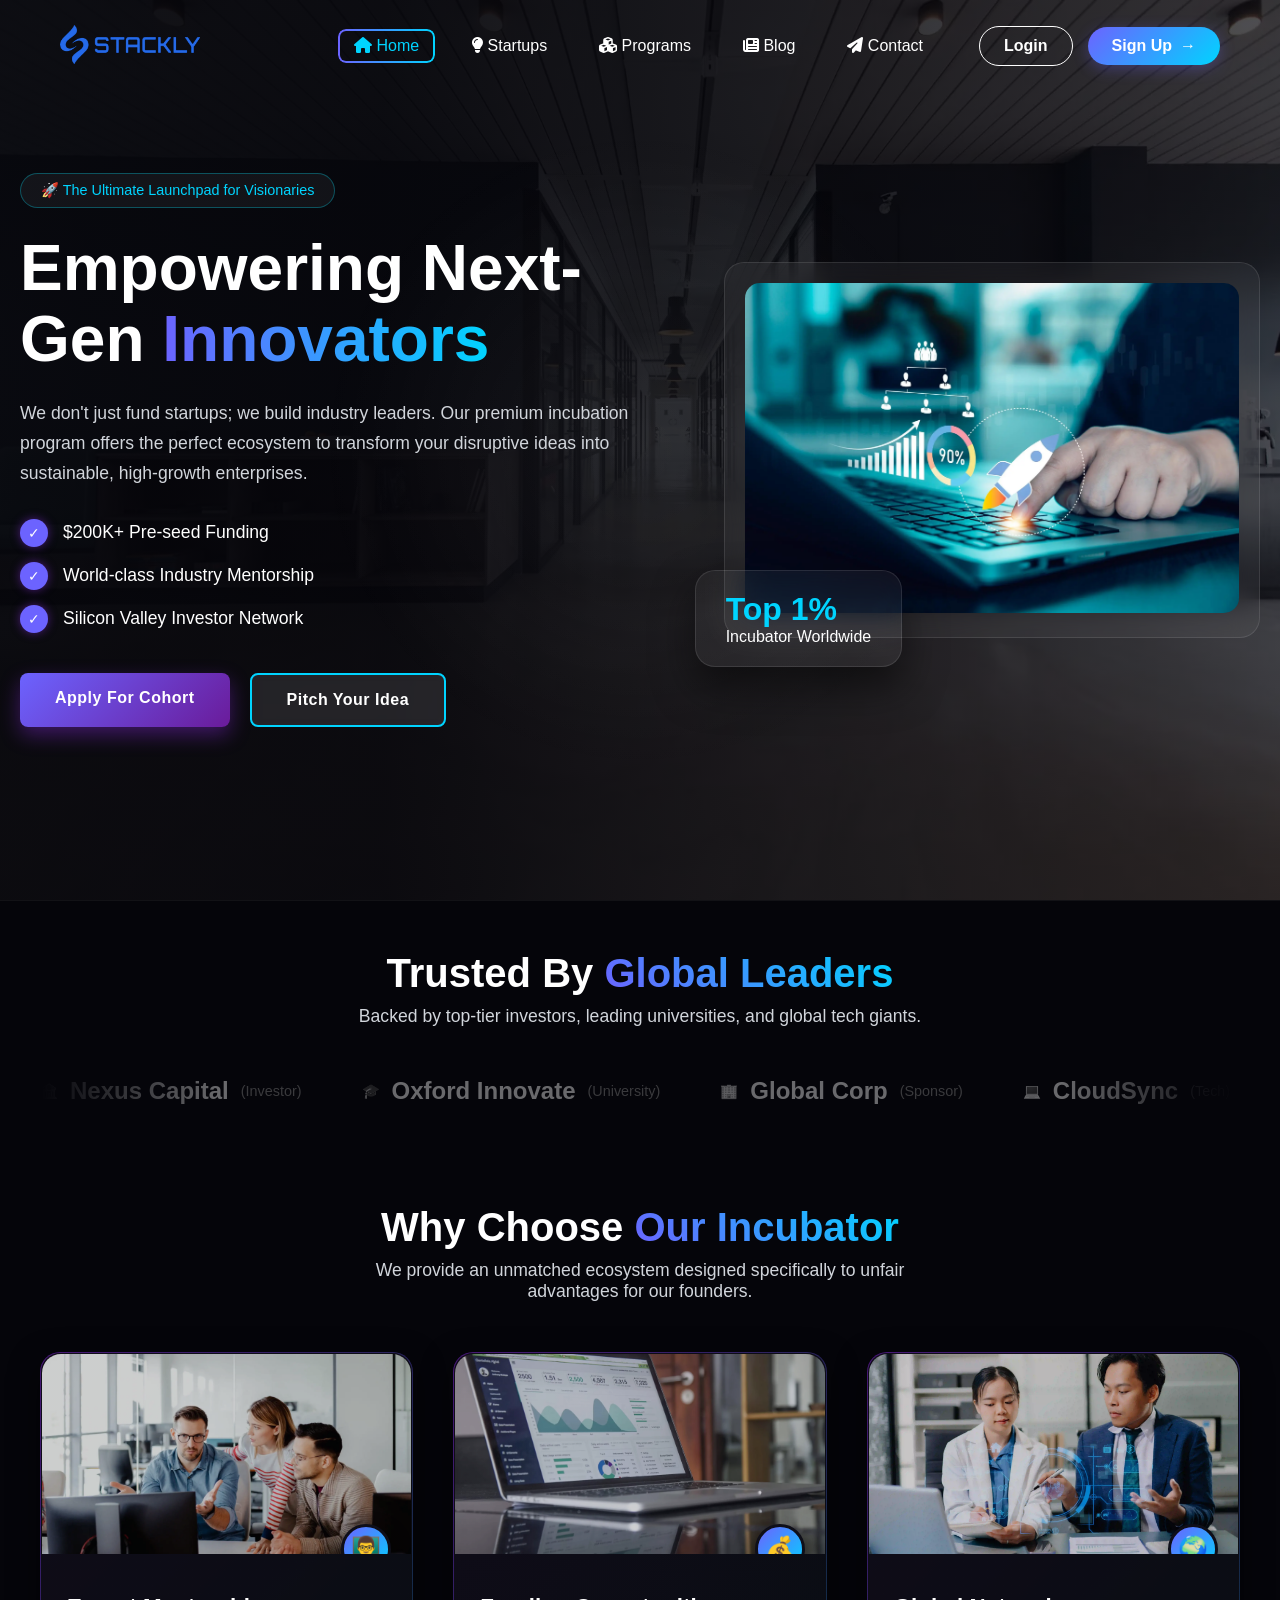
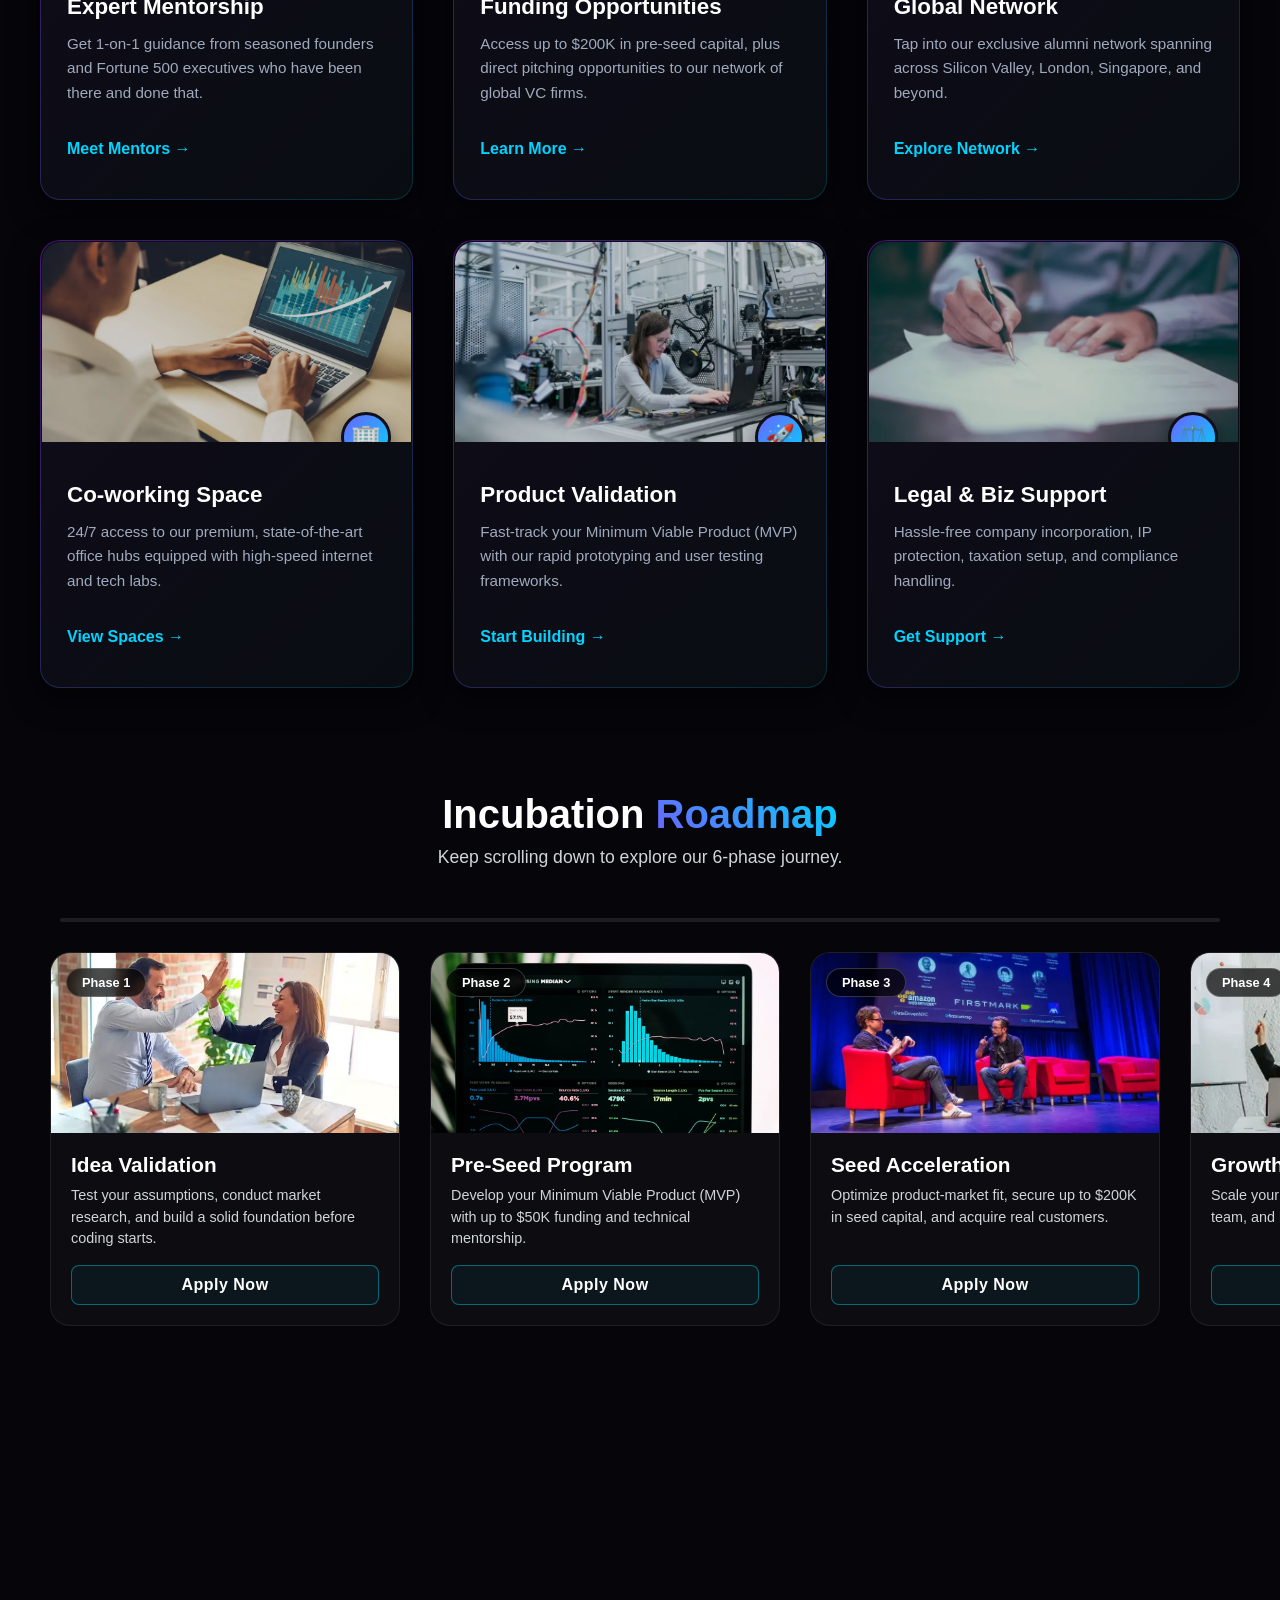
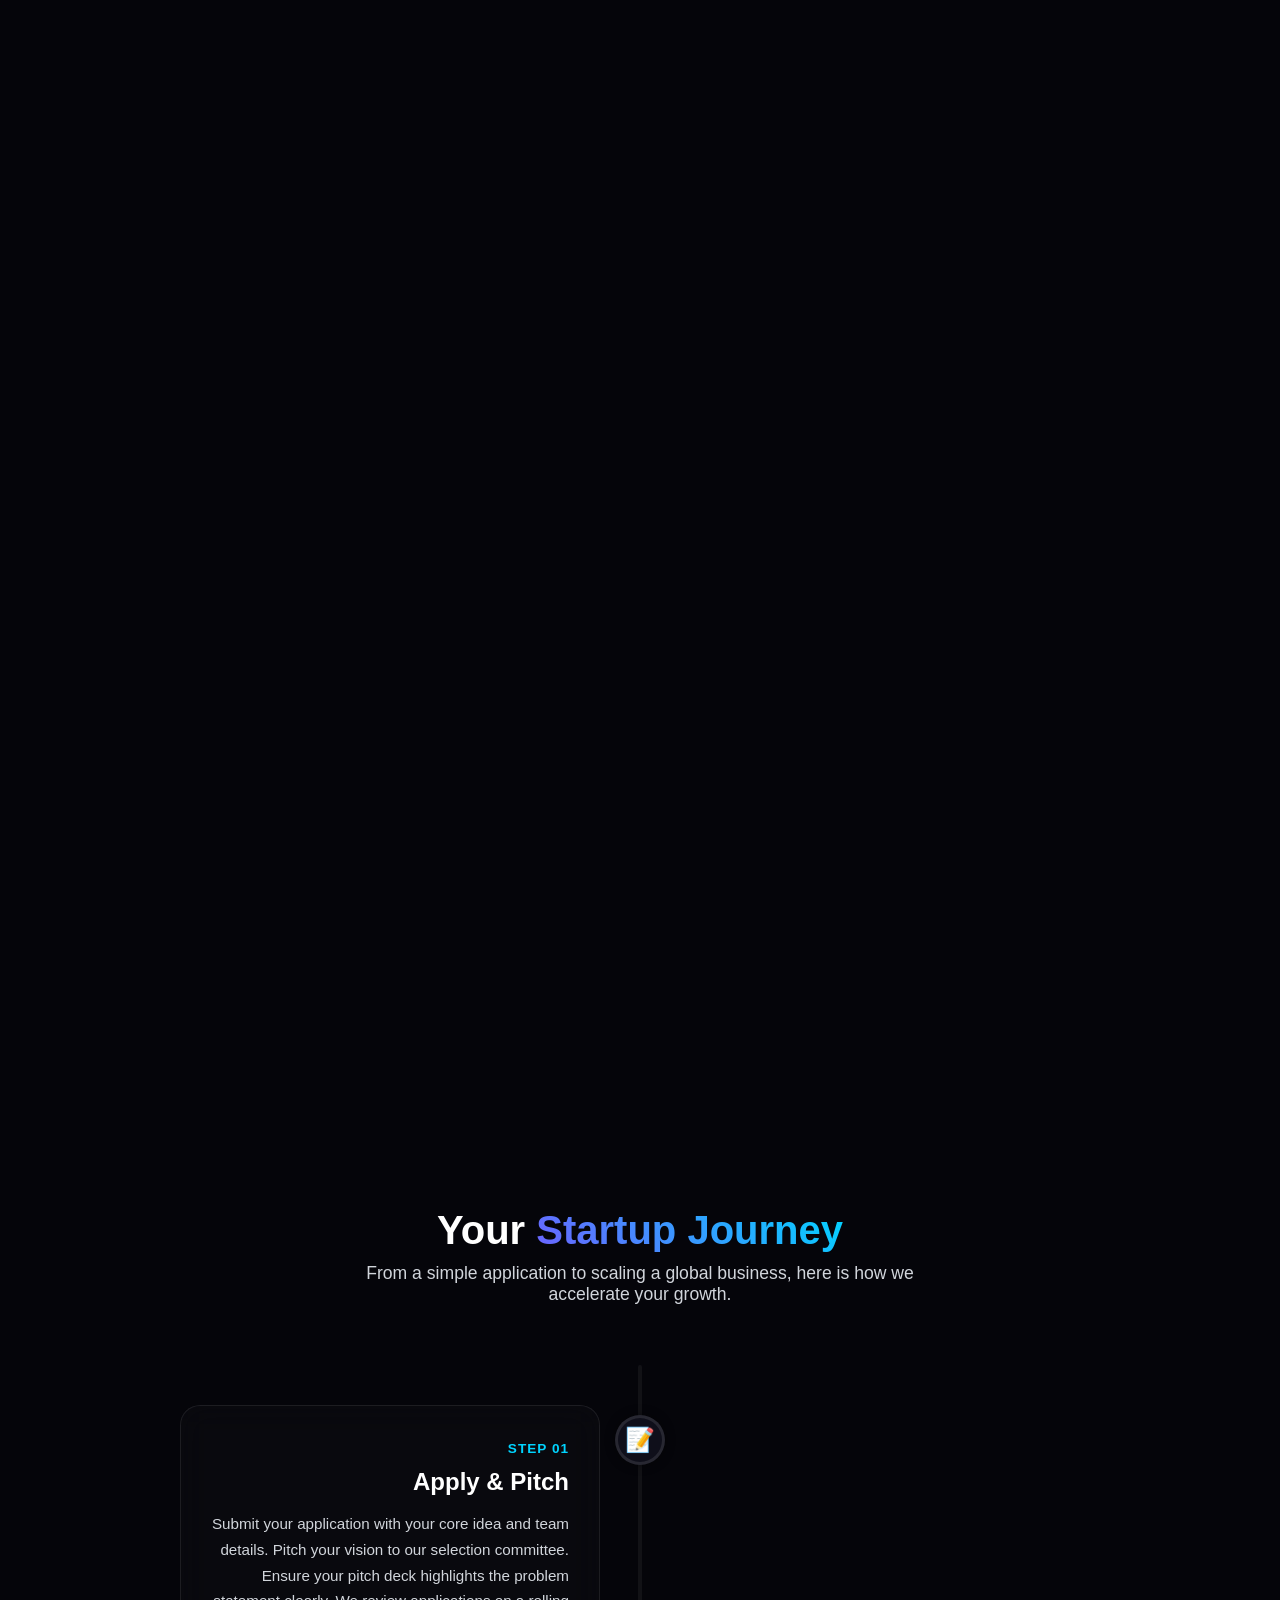
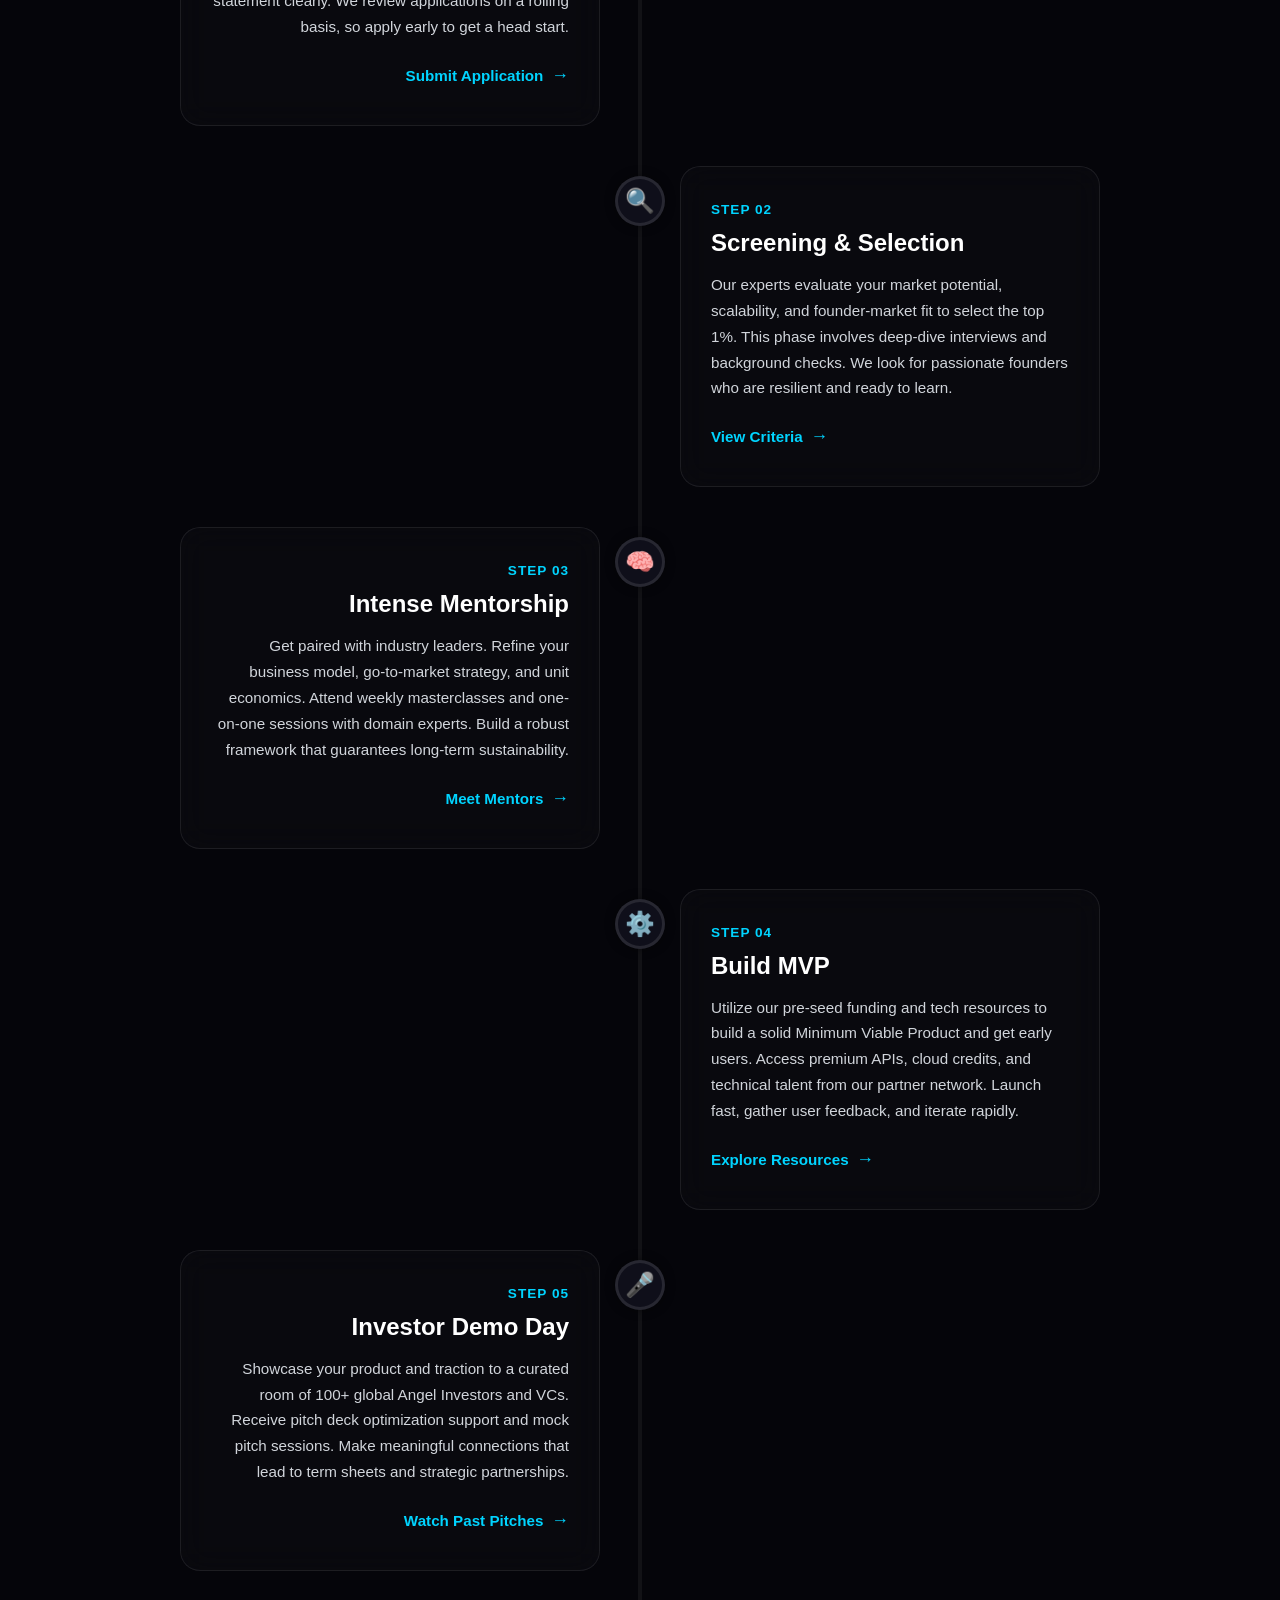
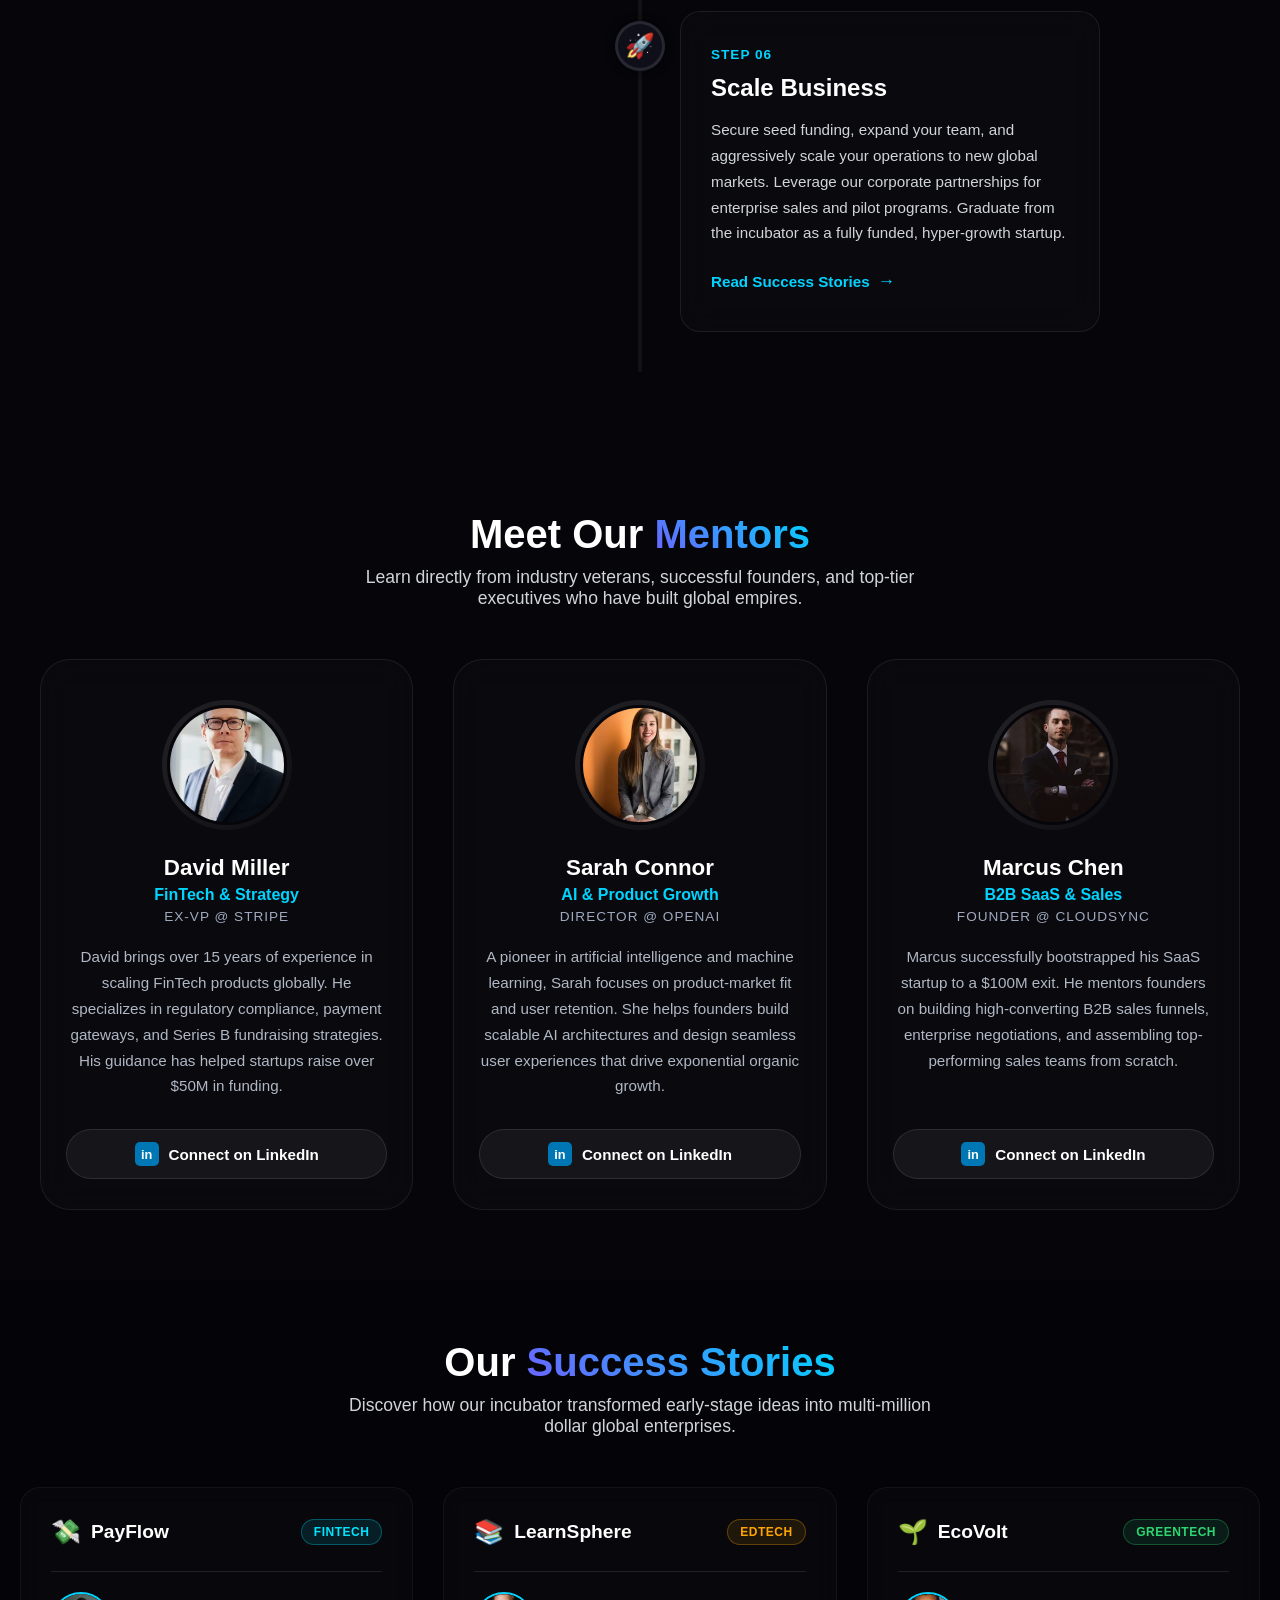
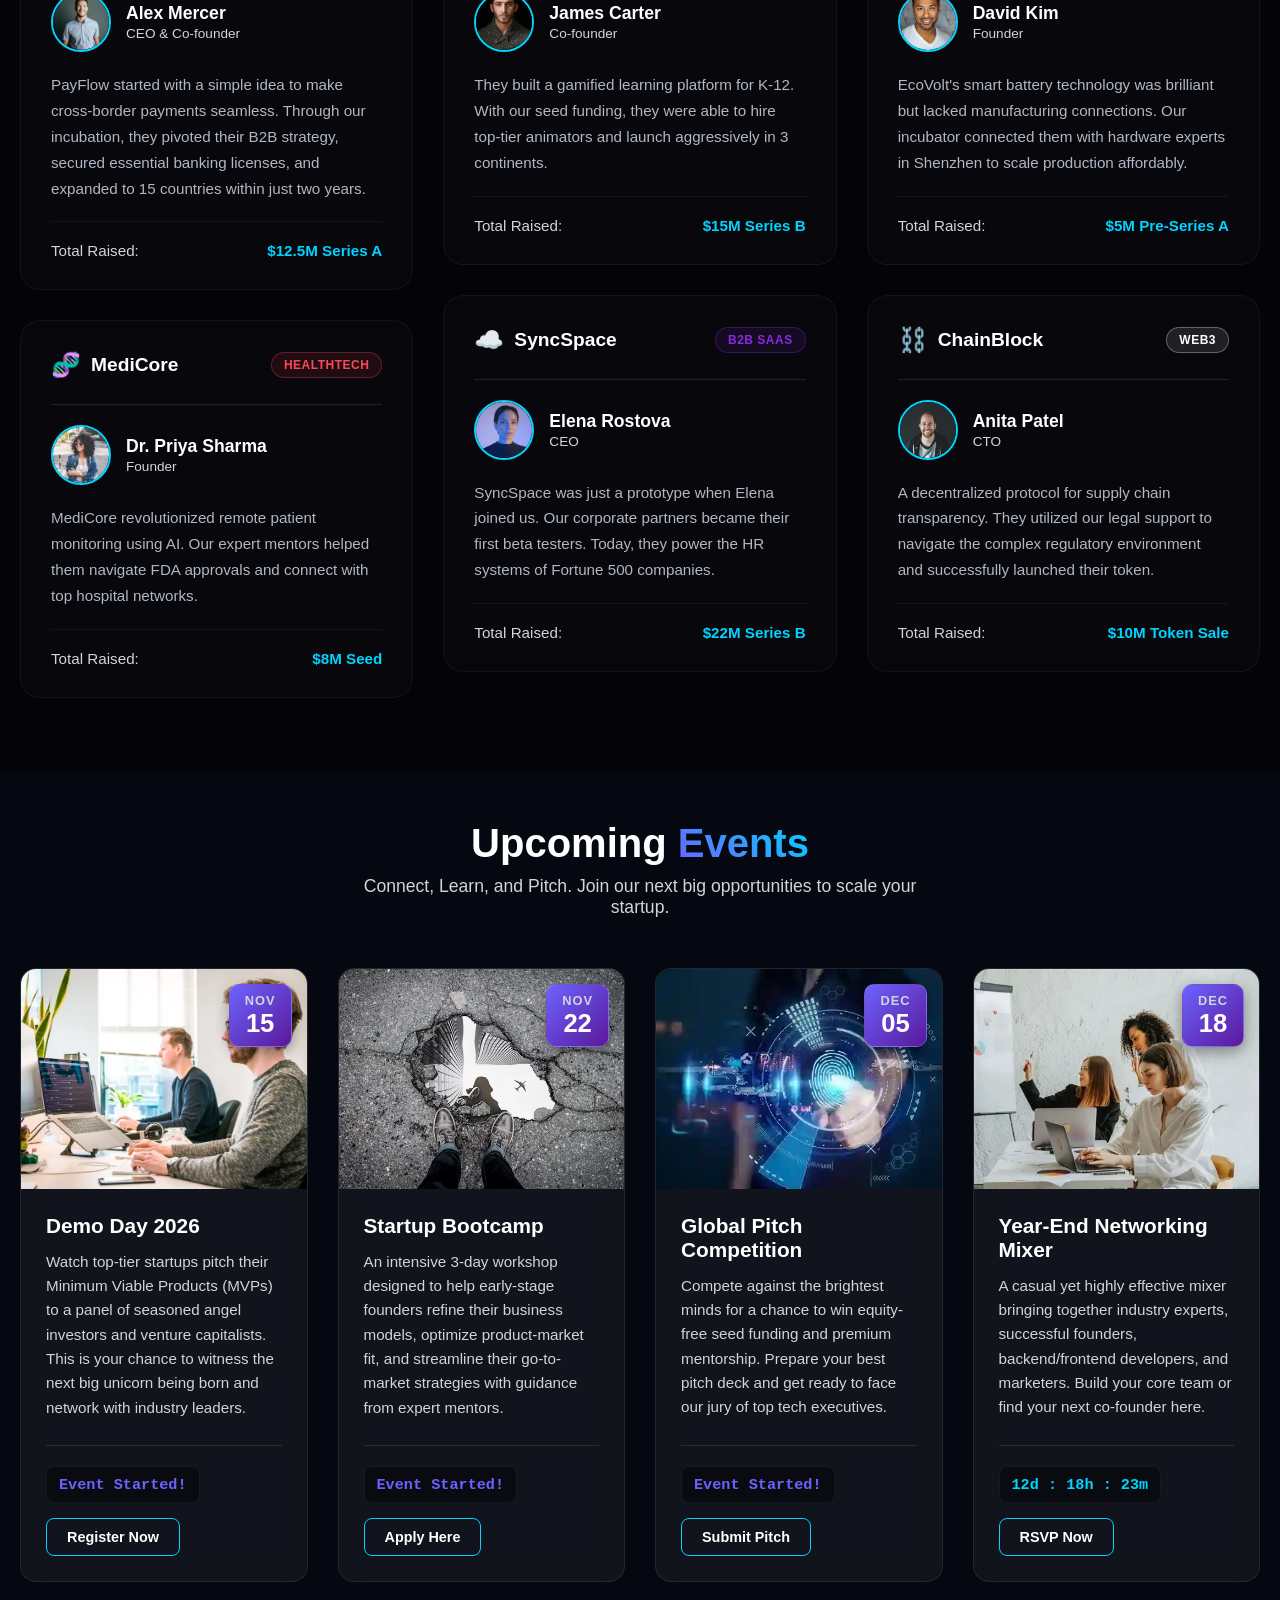
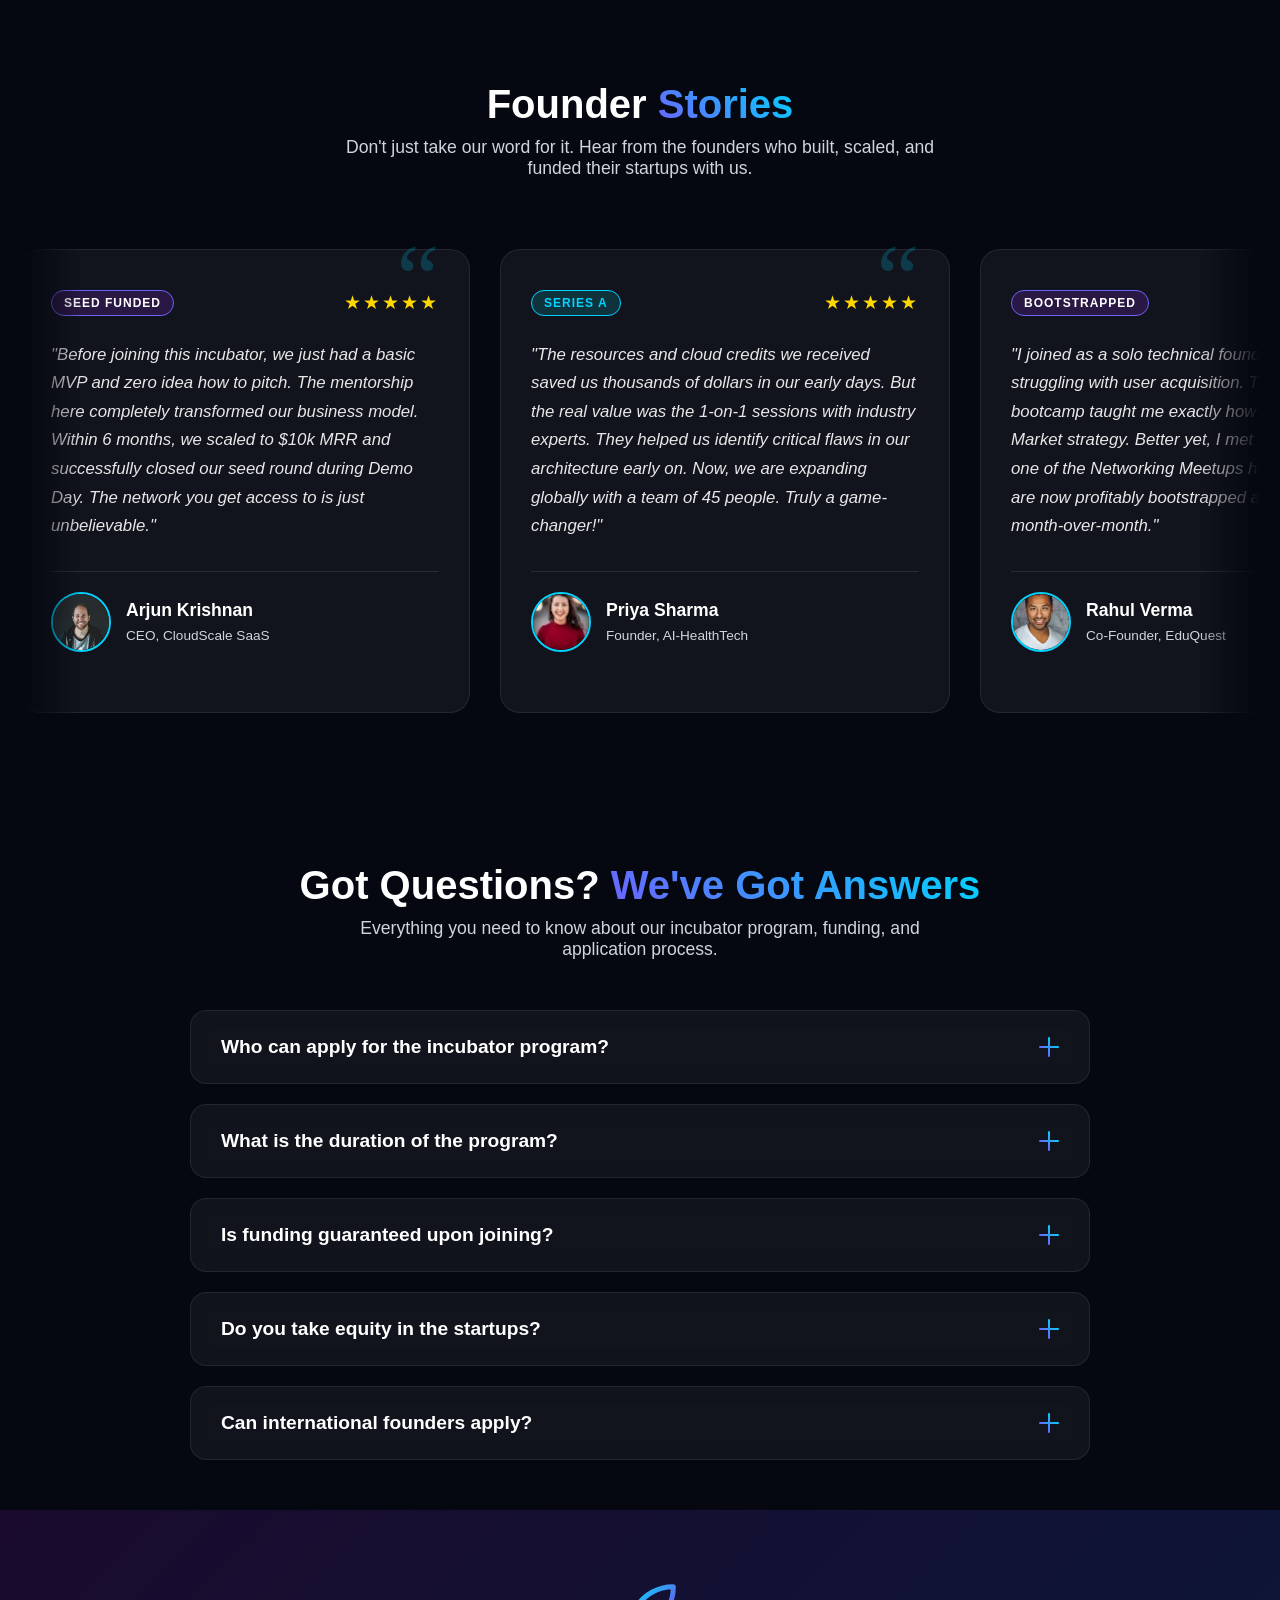
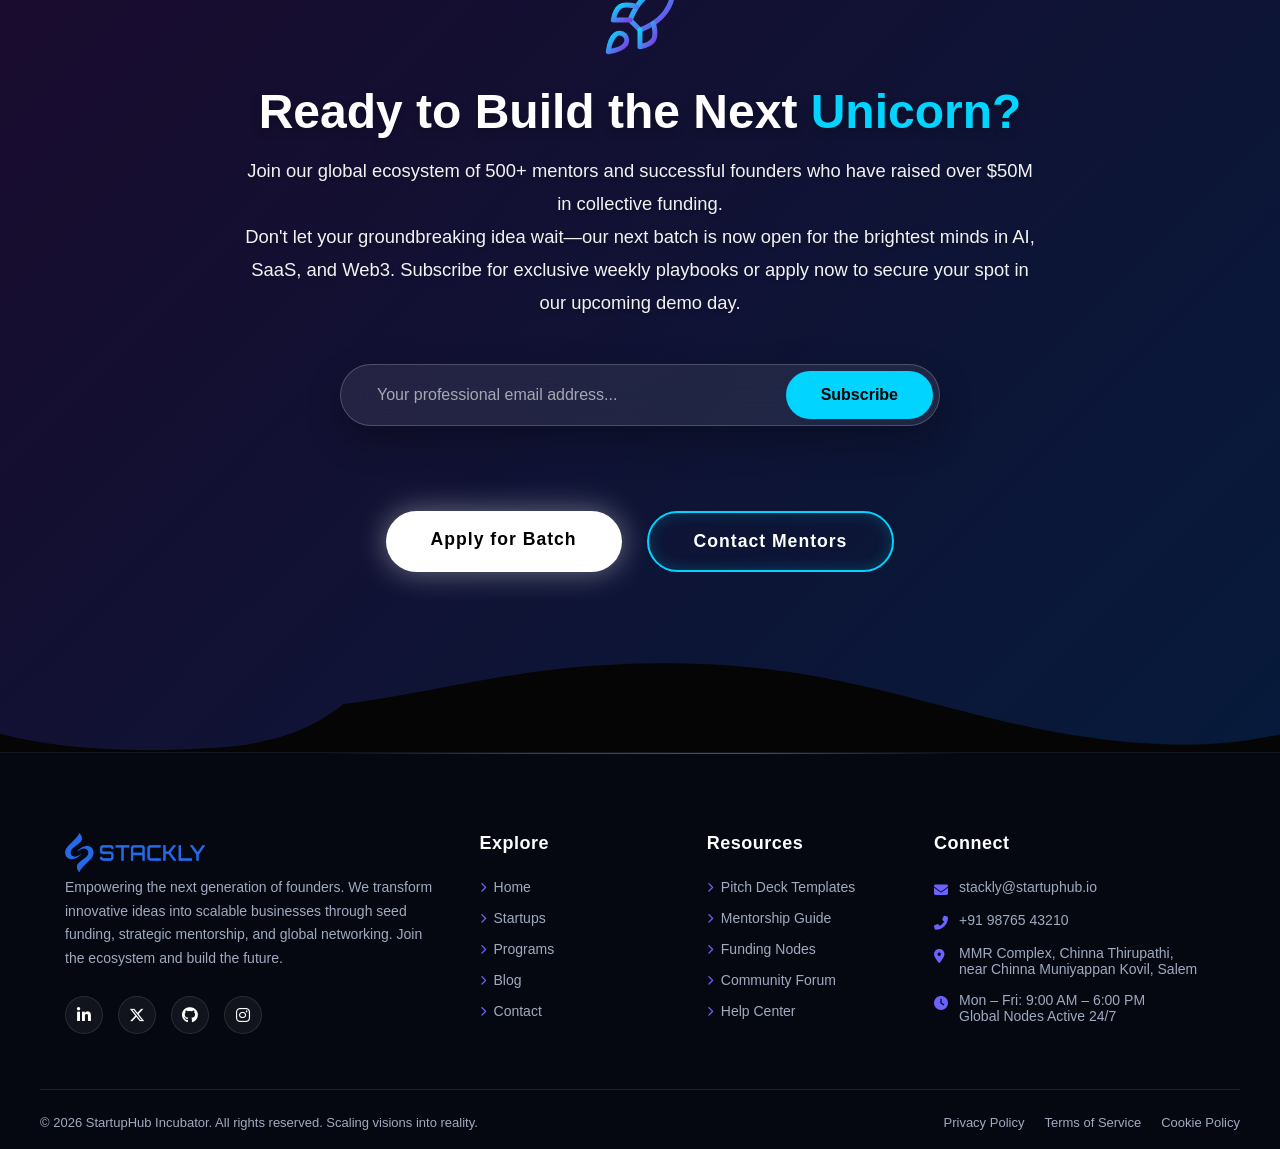
==== commit b48ca7a3: "Startup" ====
--- a/index.html
+++ b/index.html
@@ -25,7 +25,7 @@
         <div class="nav-container">
 
 
-            <a href="index.html" class="logo"><img src="./asset/Logo blue.webp" alt="logo"></a>
+            <a href="index.html" class="logo"><img src="./asset/Logo blue.webp" loading="lazy" alt="logo"></a>
 
 
             <div class="nav-wrapper" id="nav-wrapper">
@@ -88,7 +88,7 @@
 
             <div class="hero-visual scroll-animate">
                 <div class="glass-card main-card">
-                    <img src="./asset/a3.webp" alt="Startup Success" class="visual-img">
+                    <img src="./asset/a3.webp" loading="lazy" alt="Startup Success" class="visual-img">
 
                     <div class="glass-card floating-stat">
                         <h4>Top 1%</h4>
@@ -154,7 +154,7 @@
 
                 <div class="advantage-card tilt-card">
                     <div class="card-img-container">
-                        <img src="./asset/a6.webp" alt="Mentorship" class="adv-img">
+                        <img src="./asset/a6.webp" loading="lazy" alt="Mentorship" class="adv-img">
                         <div class="animated-icon">👨‍🏫</div>
                     </div>
                     <div class="adv-content">
@@ -167,7 +167,7 @@
 
                 <div class="advantage-card tilt-card">
                     <div class="card-img-container">
-                        <img src="./asset/a8.webp" alt="Funding" class="adv-img">
+                        <img src="./asset/a8.webp" loading="lazy" alt="Funding" class="adv-img">
                         <div class="animated-icon">💰</div>
                     </div>
                     <div class="adv-content">
@@ -180,7 +180,7 @@
 
                 <div class="advantage-card tilt-card">
                     <div class="card-img-container">
-                        <img src="./asset/d5.webp" alt="Network" class="adv-img">
+                        <img src="./asset/d5.webp" loading="lazy" alt="Network" class="adv-img">
                         <div class="animated-icon">🌍</div>
                     </div>
                     <div class="adv-content">
@@ -193,7 +193,7 @@
 
                 <div class="advantage-card tilt-card">
                     <div class="card-img-container">
-                        <img src="./asset/d6.webp" alt="Workspace" class="adv-img">
+                        <img src="./asset/d6.webp" loading="lazy" alt="Workspace" class="adv-img">
                         <div class="animated-icon">🏢</div>
                     </div>
                     <div class="adv-content">
@@ -206,7 +206,7 @@
 
                 <div class="advantage-card tilt-card">
                     <div class="card-img-container">
-                        <img src="./asset/i3.webp" alt="Validation" class="adv-img">
+                        <img src="./asset/i3.webp" loading="lazy" alt="Validation" class="adv-img">
                         <div class="animated-icon">🚀</div>
                     </div>
                     <div class="adv-content">
@@ -219,7 +219,7 @@
 
                 <div class="advantage-card tilt-card">
                     <div class="card-img-container">
-                        <img src="./asset/i2.webp" alt="Legal Support" class="adv-img">
+                        <img src="./asset/i2.webp" loading="lazy" alt="Legal Support" class="adv-img">
                         <div class="animated-icon">⚖️</div>
                     </div>
                     <div class="adv-content">
@@ -258,7 +258,7 @@
 
                 <div class="program-card">
                     <div class="card-img-box">
-                        <img src="./asset/h22.webp" alt="Idea Validation" class="prog-img">
+                        <img src="./asset/h22.webp" loading="lazy" alt="Idea Validation" class="prog-img">
                         <div class="gradient-overlay"></div>
                         <span class="phase-badge">Phase 1</span>
                     </div>
@@ -273,7 +273,7 @@
 
                 <div class="program-card">
                     <div class="card-img-box">
-                        <img src="./asset/a1.webp" alt="Pre-Seed" class="prog-img">
+                        <img src="./asset/a1.webp" loading="lazy" alt="Pre-Seed" class="prog-img">
                         <div class="gradient-overlay"></div>
                         <span class="phase-badge">Phase 2</span>
                     </div>
@@ -288,7 +288,7 @@
 
                 <div class="program-card">
                     <div class="card-img-box">
-                        <img src="./asset/t2.webp" alt="Seed" class="prog-img">
+                        <img src="./asset/t2.webp" loading="lazy" alt="Seed" class="prog-img">
                         <div class="gradient-overlay"></div>
                         <span class="phase-badge">Phase 3</span>
                     </div>
@@ -303,7 +303,7 @@
 
                 <div class="program-card">
                     <div class="card-img-box">
-                        <img src="./asset/t7.webp" alt="Growth" class="prog-img">
+                        <img src="./asset/t7.webp" loading="lazy" alt="Growth" class="prog-img">
                         <div class="gradient-overlay"></div>
                         <span class="phase-badge">Phase 4</span>
                     </div>
@@ -317,7 +317,7 @@
 
                 <div class="program-card">
                     <div class="card-img-box">
-                        <img src="./asset/t10.webp" alt="Expansion" class="prog-img">
+                        <img src="./asset/t10.webp" loading="lazy" alt="Expansion" class="prog-img">
                         <div class="gradient-overlay"></div>
                         <span class="phase-badge highlight-badge">Phase 5</span>
                     </div>
@@ -332,7 +332,7 @@
 
                 <div class="program-card">
                     <div class="card-img-box">
-                        <img src="./asset/t14.webp" alt="Series A" class="prog-img">
+                        <img src="./asset/t14.webp" loading="lazy" alt="Series A" class="prog-img">
                         <div class="gradient-overlay"></div>
                         <span class="phase-badge highlight-badge">Phase 6</span>
                     </div>
@@ -455,7 +455,7 @@
 
                 <div class="mentor-card">
                     <div class="mentor-img-wrapper">
-                        <img src="./asset/i4.webp" alt="John Doe" class="mentor-img">
+                        <img src="./asset/i4.webp" loading="lazy" alt="John Doe" class="mentor-img">
                         <div class="img-glow"></div>
                     </div>
                     <div class="mentor-info">
@@ -474,7 +474,7 @@
 
                 <div class="mentor-card">
                     <div class="mentor-img-wrapper">
-                        <img src="./asset/i5.webp" alt="Sarah Connor" class="mentor-img">
+                        <img src="./asset/i5.webp" loading="lazy" alt="Sarah Connor" class="mentor-img">
                         <div class="img-glow"></div>
                     </div>
                     <div class="mentor-info">
@@ -493,7 +493,7 @@
 
                 <div class="mentor-card">
                     <div class="mentor-img-wrapper">
-                        <img src="./asset/i6.webp" alt="Marcus Chen" class="mentor-img">
+                        <img src="./asset/i6.webp" loading="lazy" alt="Marcus Chen" class="mentor-img">
                         <div class="img-glow"></div>
                     </div>
                     <div class="mentor-info">
@@ -532,7 +532,7 @@
                         <span class="industry-badge fintech">FinTech</span>
                     </div>
                     <div class="founder-info">
-                        <img src="./asset/c10.webp" alt="Alex" class="founder-img">
+                        <img src="./asset/c10.webp" loading="lazy" alt="Alex" class="founder-img">
                         <div>
                             <h4>Alex Mercer</h4>
                             <p>CEO & Co-founder</p>
@@ -568,7 +568,7 @@
                         <span class="industry-badge health">HealthTech</span>
                     </div>
                     <div class="founder-info">
-                        <img src="./asset/c9.webp" alt="Priya" class="founder-img">
+                        <img src="./asset/c9.webp" loading="lazy" alt="Priya" class="founder-img">
                         <div>
                             <h4>Dr. Priya Sharma</h4>
                             <p>Founder</p>
@@ -603,7 +603,7 @@
                         <span class="industry-badge edtech">EdTech</span>
                     </div>
                     <div class="founder-info">
-                        <img src="./asset/c6.webp" alt="James" class="founder-img">
+                        <img src="./asset/c6.webp" loading="lazy" alt="James" class="founder-img">
                         <div>
                             <h4>James Carter</h4>
                             <p>Co-founder</p>
@@ -638,7 +638,7 @@
                         <span class="industry-badge saas">B2B SaaS</span>
                     </div>
                     <div class="founder-info">
-                        <img src="./asset/c5.webp" alt="Elena" class="founder-img">
+                        <img src="./asset/c5.webp" loading="lazy" alt="Elena" class="founder-img">
                         <div>
                             <h4>Elena Rostova</h4>
                             <p>CEO</p>
@@ -673,7 +673,7 @@
                         <span class="industry-badge greentech">GreenTech</span>
                     </div>
                     <div class="founder-info">
-                        <img src="./asset/i7.webp" alt="David" class="founder-img">
+                        <img src="./asset/i7.webp" loading="lazy" alt="David" class="founder-img">
                         <div>
                             <h4>David Kim</h4>
                             <p>Founder</p>
@@ -709,7 +709,7 @@
                         <span class="industry-badge web3">Web3</span>
                     </div>
                     <div class="founder-info">
-                        <img src="./asset/i8.webp" alt="Anita" class="founder-img">
+                        <img src="./asset/i8.webp" loading="lazy" alt="Anita" class="founder-img">
                         <div>
                             <h4>Anita Patel</h4>
                             <p>CTO</p>
@@ -755,7 +755,7 @@
 
                 <div class="event-card reveal">
                     <div class="event-image">
-                        <img src="./asset/m2.webp" alt="Demo Day">
+                        <img src="./asset/m2.webp" loading="lazy" alt="Demo Day">
                         <div class="calendar-date-badge">
                             <span class="month">NOV</span>
                             <span class="day">15</span>
@@ -777,7 +777,7 @@
 
                 <div class="event-card reveal" style="transition-delay: 0.1s;">
                     <div class="event-image">
-                        <img src="./asset/i9.webp" alt="Startup Bootcamp">
+                        <img src="./asset/i9.webp" loading="lazy" alt="Startup Bootcamp">
                         <div class="calendar-date-badge">
                             <span class="month">NOV</span>
                             <span class="day">22</span>
@@ -799,7 +799,7 @@
 
                 <div class="event-card reveal" style="transition-delay: 0.2s;">
                     <div class="event-image">
-                        <img src="./asset/t6.webp" alt="Pitch Competition">
+                        <img src="./asset/t6.webp" loading="lazy" alt="Pitch Competition">
                         <div class="calendar-date-badge">
                             <span class="month">DEC</span>
                             <span class="day">05</span>
@@ -821,7 +821,7 @@
 
                 <div class="event-card reveal" style="transition-delay: 0.3s;">
                     <div class="event-image">
-                        <img src="./asset/t7.webp" alt="Networking Meetup">
+                        <img src="./asset/t7.webp" loading="lazy" alt="Networking Meetup">
                         <div class="calendar-date-badge">
                             <span class="month">DEC</span>
                             <span class="day">18</span>
@@ -867,7 +867,7 @@
                             scaled to $10k MRR and successfully closed our seed round during Demo Day. The network you
                             get access to is just unbelievable."</p>
                         <div class="founder-info">
-                            <img src="./asset/i8.webp" alt="Arjun">
+                            <img src="./asset/i8.webp" loading="lazy" alt="Arjun">
                             <div class="founder-details">
                                 <h4>Arjun Krishnan</h4>
                                 <span>CEO, CloudScale SaaS</span>
@@ -886,7 +886,7 @@
                             They helped us identify critical flaws in our architecture early on. Now, we are expanding
                             globally with a team of 45 people. Truly a game-changer!"</p>
                         <div class="founder-info">
-                            <img src="./asset/b4.webp" alt="Priya">
+                            <img src="./asset/b4.webp" loading="lazy" alt="Priya">
                             <div class="founder-details">
                                 <h4>Priya Sharma</h4>
                                 <span>Founder, AI-HealthTech</span>
@@ -905,7 +905,7 @@
                             Better yet, I met my co-founder at one of the Networking Meetups hosted here. We are now
                             profitably bootstrapped and growing 20% month-over-month."</p>
                         <div class="founder-info">
-                            <img src="./asset/i7.webp" alt="Rahul">
+                            <img src="./asset/i7.webp" loading="lazy" alt="Rahul">
                             <div class="founder-details">
                                 <h4>Rahul Verma</h4>
                                 <span>Co-Founder, EduQuest</span>
@@ -924,7 +924,7 @@
                             scaled to $10k MRR and successfully closed our seed round during Demo Day. The network you
                             get access to is just unbelievable."</p>
                         <div class="founder-info">
-                            <img src="./asset/i8.webp" alt="Arjun">
+                            <img src="./asset/i8.webp" loading="lazy" alt="Arjun">
                             <div class="founder-details">
                                 <h4>Arjun Krishnan</h4>
                                 <span>CEO, CloudScale SaaS</span>
@@ -943,7 +943,7 @@
                             They helped us identify critical flaws in our architecture early on. Now, we are expanding
                             globally with a team of 45 people. Truly a game-changer!"</p>
                         <div class="founder-info">
-                            <img src="./asset/b4.webp" alt="Priya">
+                            <img src="./asset/b4.webp" loading="lazy" alt="Priya">
                             <div class="founder-details">
                                 <h4>Priya Sharma</h4>
                                 <span>Founder, AI-HealthTech</span>
@@ -962,7 +962,7 @@
                             Better yet, I met my co-founder at one of the Networking Meetups hosted here. We are now
                             profitably bootstrapped and growing 20% month-over-month."</p>
                         <div class="founder-info">
-                            <img src="./asset/i7.webp" alt="Rahul">
+                            <img src="./asset/i7.webp" loading="lazy" alt="Rahul">
                             <div class="founder-details">
                                 <h4>Rahul Verma</h4>
                                 <span>Co-Founder, EduQuest</span>
@@ -1140,7 +1140,7 @@
         <div class="footer-container">
 
             <div class="footer-col footer-fade-in">
-                <a href="index.html" class="logo"><img src="./asset/Logo blue.webp" alt="logo"></a>
+                <a href="index.html" class="logo"><img src="./asset/Logo blue.webp" loading="lazy" alt="logo"></a>
                 <p class="footer-desc">
                     Empowering the next generation of founders. We transform innovative ideas into scalable businesses
                     through seed funding, strategic mentorship, and global networking. Join the ecosystem and build the
@@ -1219,33 +1219,25 @@
             const observer = new IntersectionObserver((entries) => {
                 entries.forEach((entry) => {
                     if (entry.isIntersecting) {
-                        entry.target.classList.add('show'); 
+                        entry.target.classList.add('show');
                     }
                 });
             }, {
-                threshold: 0.1 
+                threshold: 0.1
             });
 
             const hiddenElements = document.querySelectorAll('.scroll-animate');
             hiddenElements.forEach((el) => observer.observe(el));
         });
-
-
-
         document.addEventListener("DOMContentLoaded", function () {
-
-
             const cards = document.querySelectorAll('.tilt-card');
-
             cards.forEach(card => {
-
                 card.addEventListener('mousemove', (e) => {
-
                     if (window.innerWidth <= 768) return;
 
                     const rect = card.getBoundingClientRect();
-                    const x = e.clientX - rect.left; 
-                    const y = e.clientY - rect.top;  
+                    const x = e.clientX - rect.left;
+                    const y = e.clientY - rect.top;
 
                     const centerX = rect.width / 2;
                     const centerY = rect.height / 2;
@@ -1262,7 +1254,7 @@
                 card.addEventListener('mouseleave', () => {
                     if (window.innerWidth <= 768) return;
                     card.style.transform = `perspective(1000px) rotateX(0deg) rotateY(0deg) scale3d(1, 1, 1)`;
-                    card.style.transition = 'transform 0.5s ease'; 
+                    card.style.transition = 'transform 0.5s ease';
                 });
             });
 
@@ -1282,7 +1274,6 @@
 
     <script>
         document.addEventListener("DOMContentLoaded", function () {
-
             const scrollSection = document.querySelector('.horizontal-scroll-section');
             const track = document.getElementById('horizontal-track');
             const progressBar = document.getElementById('timeline-progress');
@@ -1291,65 +1282,33 @@
                 window.addEventListener('scroll', () => {
 
                     const rect = scrollSection.getBoundingClientRect();
-
-
                     const scrollableDistance = rect.height - window.innerHeight;
-
-
-
                     const scrolled = -rect.top;
-
-
                     let progress = scrolled / scrollableDistance;
-
-
                     progress = Math.max(0, Math.min(1, progress));
-
-
-
                     const maxTranslate = track.scrollWidth - window.innerWidth + 100;
-
-
                     track.style.transform = `translateX(-${progress * maxTranslate}px)`;
-
-
                     progressBar.style.width = `${progress * 100}%`;
                 });
             }
 
         });
 
-
         document.addEventListener("DOMContentLoaded", function () {
-
-
             const journeySection = document.getElementById('journey');
             const journeyLine = document.getElementById('journey-line');
 
             if (journeySection && journeyLine) {
                 window.addEventListener('scroll', () => {
                     const rect = journeySection.getBoundingClientRect();
-
-
-
                     const windowHeight = window.innerHeight;
-
-
                     let progress = ((windowHeight / 2) - rect.top) / rect.height;
-
-
                     progress = Math.max(0, Math.min(1, progress));
-
-
                     journeyLine.style.height = `${progress * 100}%`;
                 });
             }
-
         });
-
-
         const revealElements = document.querySelectorAll('.reveal');
-
         const revealCallback = (entries, observer) => {
             entries.forEach(entry => {
                 if (entry.isIntersecting) {
@@ -1363,59 +1322,36 @@
             threshold: 0.15,
             rootMargin: "0px 0px -50px 0px"
         };
-
         const revealObserver = new IntersectionObserver(revealCallback, revealOptions);
         revealElements.forEach(el => revealObserver.observe(el));
-
-
         const countdownElements = document.querySelectorAll('.countdown');
-
         const updateCountdowns = () => {
             const now = new Date().getTime();
-
             countdownElements.forEach(el => {
                 const targetDate = new Date(el.getAttribute('data-target')).getTime();
                 const distance = targetDate - now;
-
                 if (distance < 0) {
                     el.innerHTML = "Event Started!";
                     el.style.color = "var(--primary)";
                     return;
                 }
-
                 const days = Math.floor(distance / (1000 * 60 * 60 * 24));
                 const hours = Math.floor((distance % (1000 * 60 * 60 * 24)) / (1000 * 60 * 60));
                 const minutes = Math.floor((distance % (1000 * 60 * 60)) / (1000 * 60));
-
-
                 const format = (num) => num.toString().padStart(2, '0');
-
                 el.innerHTML = `${days}d : ${format(hours)}h : ${format(minutes)}m`;
             });
         };
-
-
         updateCountdowns();
         setInterval(updateCountdowns, 60000);
-
-
-
-
         const faqItems = document.querySelectorAll('.faq-item');
-
         faqItems.forEach(item => {
             const question = item.querySelector('.faq-question');
-
             question.addEventListener('click', () => {
-
                 const isActive = item.classList.contains('active');
-
-
                 faqItems.forEach(otherItem => {
                     otherItem.classList.remove('active');
                 });
-
-
                 if (!isActive) {
                     item.classList.add('active');
                 }
@@ -1434,7 +1370,7 @@
 
             if (ctaForm) {
                 ctaForm.addEventListener('submit', (e) => {
-                    e.preventDefault(); 
+                    e.preventDefault();
 
                     const email = ctaEmail.value.trim();
 
@@ -1465,7 +1401,7 @@
                     } else {
                         window.location.href = '404page.html'
                         ctaMsg.className = 'form-message show success';
-                        ctaEmail.value = ""; 
+                        ctaEmail.value = "";
                     }
                 });
             }
